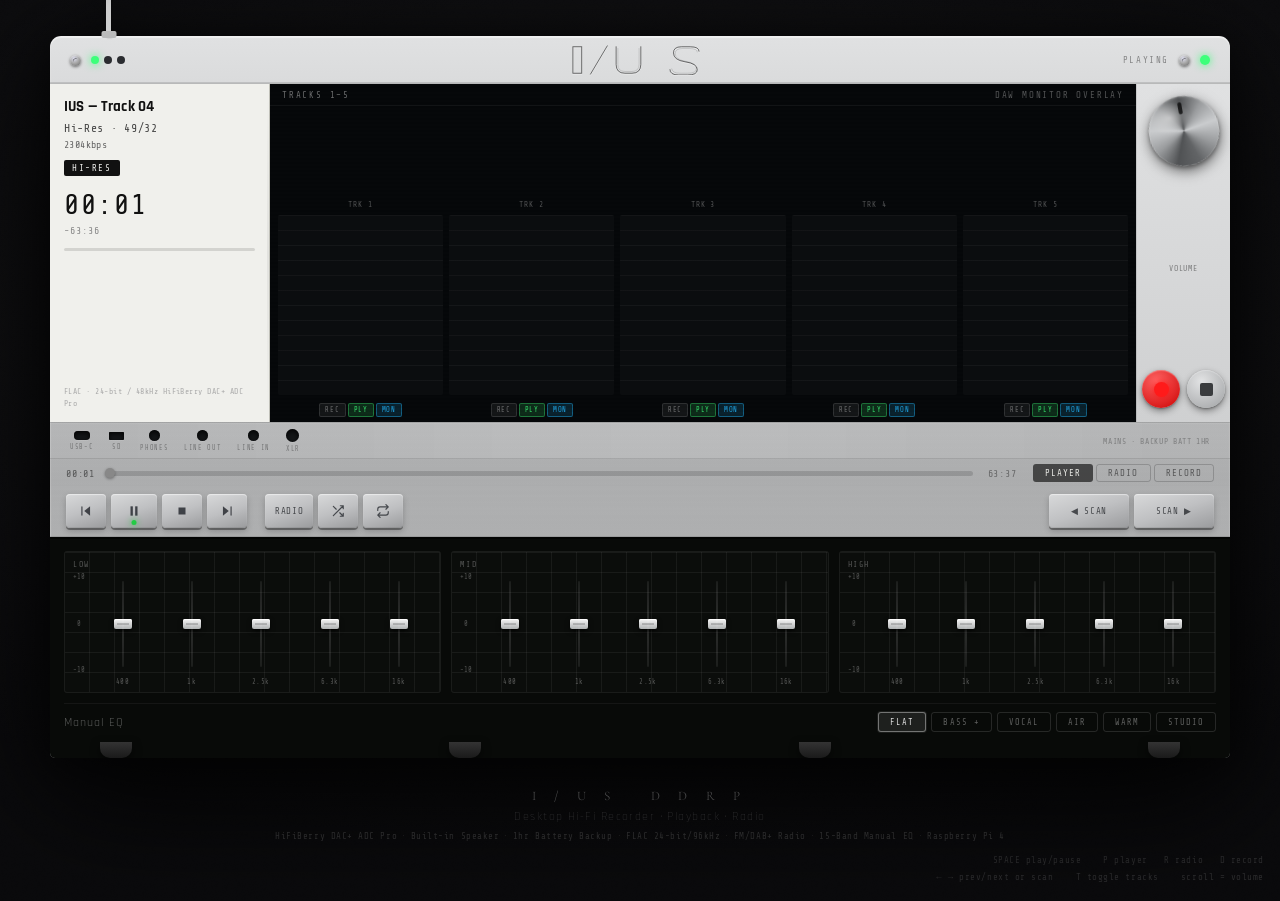
==== index.html @ db05947b "Add files via upload" ====
<!DOCTYPE html>
<html lang="en">
<head>
<meta charset="UTF-8"/>
<meta name="viewport" content="width=device-width, initial-scale=1.0"/>
<title>IUS DDRP Desktop</title>
<link rel="preconnect" href="https://fonts.googleapis.com"/>
<link href="https://fonts.googleapis.com/css2?family=Cormorant+Garamond:wght@300;400&family=Share+Tech+Mono&family=Rajdhani:wght@300;400;500;600;700&display=swap" rel="stylesheet"/>
<style>
/* ═══════════════════════════════════════════════
   RESET + TOKENS
═══════════════════════════════════════════════ */
*,*::before,*::after{box-sizing:border-box;margin:0;padding:0}
:root{
  /* Housing */
  --h-top:#e0e1e2; --h-mid:#cfd0d1; --h-dark:#b8b9ba; --h-edge:#9a9b9c;
  --h-shadow:#777; --h-hi:rgba(255,255,255,.48);
  /* Display */
  --d-bg:#06080a; --d-dark:#0b0e11; --d-grid:rgba(255,255,255,.055);
  --d-green:#3dff7a; --d-amber:#ffb020; --d-cyan:#22ddff;
  --d-teal1:#1ef5b0; --d-teal2:#22b8ff;
  --d-red:#ff2a3c; --d-white:#e8eeea;
  /* Info panel */
  --inf-bg:#f0f0ec; --inf-border:#c0c0b8;
  /* Buttons */
  --btn-hi:#d8d9da; --btn-mid:#bfc0c2; --btn-lo:#9a9b9d;
  /* Fonts */
  --f-serif:'Cormorant Garamond',serif;
  --f-mono:'Share Tech Mono',monospace;
  --f-ui:'Rajdhani',sans-serif;
  /* EQ */
  --eq-bg:#080a08; --eq-grid:rgba(255,255,255,.055);
}
html,body{
  min-height:100%;background:#0d0d10;
  font-family:var(--f-ui);color:#d0d0cc;
  -webkit-font-smoothing:antialiased;
}
body{
  display:flex;flex-direction:column;align-items:center;
  justify-content:flex-start;
  min-height:100vh;padding:36px 12px 60px;
  background:radial-gradient(ellipse 80% 60% at 50% 35%,#161618 0%,#0a0a0c 100%);
}
/* grain */
body::before{
  content:'';position:fixed;inset:0;pointer-events:none;opacity:.35;
  mix-blend-mode:overlay;z-index:0;
  background-image:url("data:image/svg+xml,%3Csvg viewBox='0 0 200 200' xmlns='http://www.w3.org/2000/svg'%3E%3Cfilter id='n'%3E%3CfeTurbulence type='fractalNoise' baseFrequency='.9' numOctaves='4' stitchTiles='stitch'/%3E%3C/filter%3E%3Crect width='100%25' height='100%25' filter='url(%23n)' opacity='.03'/%3E%3C/svg%3E");
  background-size:200px;
}

/* ═══════════════════════════════════════════════
   DEVICE SHELL
═══════════════════════════════════════════════ */
.device{
  position:relative;z-index:10;
  width:min(1180px,100%);
  filter:
    drop-shadow(0 30px 60px rgba(0,0,0,.8))
    drop-shadow(0 6px 18px rgba(0,0,0,.5));
  animation:unitIn .8s cubic-bezier(.16,1,.3,1) both;
}

/* Antenna */
.antenna{
  position:absolute;top:-52px;left:56px;
  width:5px;height:54px;
  background:linear-gradient(180deg,#b8b9ba,#ccc 40%,var(--h-mid) 100%);
  border-radius:3px 3px 0 0;
  box-shadow:1px 0 2px rgba(0,0,0,.28);
  transform-origin:bottom center;
}
.antenna::before{
  content:'';position:absolute;top:-6px;left:50%;transform:translateX(-50%);
  width:9px;height:9px;border-radius:50%;
  background:radial-gradient(circle at 38% 32%,#ddd,#888);
  box-shadow:0 1px 4px rgba(0,0,0,.45);
}
.antenna-base{
  position:absolute;bottom:0;left:50%;transform:translateX(-50%);
  width:15px;height:7px;border-radius:2px;
  background:linear-gradient(180deg,#bbb,var(--h-dark));
}

/* Main housing box */
.housing{
  border-radius:11px 11px 5px 5px;overflow:hidden;
  background-image:
    repeating-linear-gradient(0deg,transparent,transparent 3px,rgba(255,255,255,.007) 3px,rgba(255,255,255,.007) 6px),
    linear-gradient(180deg,var(--h-top) 0%,var(--h-mid) 18%,var(--h-dark) 60%,var(--h-edge) 100%);
  box-shadow:
    inset 0 2px 1px rgba(255,255,255,.48),
    inset 0 -1px 1px rgba(0,0,0,.28),
    inset 1px 0 1px rgba(255,255,255,.28),
    inset -1px 0 1px rgba(255,255,255,.18);
}

/* ═══ TOP RAIL ═══ */
.top-rail{
  display:flex;align-items:center;
  padding:9px 20px 7px;
  border-bottom:1px solid rgba(0,0,0,.12);
  gap:0;position:relative;
}
.top-rail-left{display:flex;align-items:center;gap:10px;min-width:180px}
.screw{
  width:11px;height:11px;border-radius:50%;flex-shrink:0;
  background:radial-gradient(circle at 38% 32%,#dde,#aaa 45%,#666 100%);
  box-shadow:0 1px 3px rgba(0,0,0,.5),inset 0 1px 1px rgba(255,255,255,.4);
  position:relative;
}
.screw::after{
  content:'';position:absolute;inset:3px;
  border-top:1.5px solid rgba(0,0,0,.45);border-radius:50%;transform:rotate(-35deg);
}
.leds{display:flex;gap:5px;align-items:center}
.led{
  width:8px;height:8px;border-radius:50%;
  background:#2a2c30;transition:all .35s ease;
}
.led.g{background:var(--d-green);box-shadow:0 0 8px var(--d-green);animation:ledBreathe 2.5s ease-in-out infinite}
.led.a{background:var(--d-amber);box-shadow:0 0 8px var(--d-amber)}
.led.r{background:var(--d-red);box-shadow:0 0 9px var(--d-red);animation:recBlink .85s ease-in-out infinite}

.brand{
  flex:1;display:flex;align-items:center;justify-content:center;
  user-select:none;
}
.brand-svg{
  height:30px;width:auto;
  /* subtle drop-shadow so logo reads on brushed metal */
  filter:drop-shadow(0 1px 0 rgba(255,255,255,.55));
}
.top-rail-right{
  display:flex;align-items:center;gap:10px;
  min-width:180px;justify-content:flex-end;
}
.status-text{
  font-family:var(--f-mono);font-size:9px;letter-spacing:.18em;
  color:rgba(0,0,0,.4);
}
.status-led{
  width:10px;height:10px;border-radius:50%;
  background:#2a2c30;transition:all .35s ease;
}
.status-led.on{background:var(--d-green);box-shadow:0 0 8px var(--d-green)}

/* ═══ MAIN DISPLAY AREA ═══ */
.display-area{
  display:grid;
  grid-template-columns:220px 1fr 94px;
  gap:0;
  background:rgba(0,0,0,.06);
  border-top:1px solid rgba(0,0,0,.1);
  border-bottom:1px solid rgba(0,0,0,.08);
  min-height:340px;
}

/* Left: white info panel */
.info-panel{
  background:var(--inf-bg);
  border-right:1px solid var(--inf-border);
  padding:14px 14px 12px;
  display:flex;flex-direction:column;gap:4px;
  position:relative;overflow:hidden;
}
.info-panel::after{
  content:'';position:absolute;top:0;right:0;bottom:0;
  width:2px;background:linear-gradient(180deg,transparent,rgba(0,0,0,.06),transparent);
}
.inf-name{font-family:var(--f-ui);font-size:15px;font-weight:700;color:#111;letter-spacing:.01em;line-height:1.2}
.inf-quality{font-family:var(--f-mono);font-size:11.5px;color:#444;letter-spacing:.06em;margin-top:2px}
.inf-kbps{font-family:var(--f-mono);font-size:10px;color:#666;letter-spacing:.04em}
.inf-badge{
  display:inline-block;margin-top:6px;padding:3px 8px;
  background:#111;color:#f0f0ee;
  font-family:var(--f-mono);font-size:9px;letter-spacing:.18em;border-radius:2px;
}
.inf-badge.rec{background:#cc0000}
.inf-badge.radio{background:#995500}
.inf-time{
  font-family:var(--f-mono);font-size:28px;font-weight:400;
  color:#111;letter-spacing:.06em;margin-top:10px;line-height:1;
}
.inf-remain{font-family:var(--f-mono);font-size:10px;color:#888;letter-spacing:.1em;margin-top:2px}
.inf-progress{height:3px;background:rgba(0,0,0,.12);border-radius:2px;overflow:hidden;margin-top:8px}
.inf-prog-fill{height:100%;background:linear-gradient(90deg,#222,#555);border-radius:2px;transition:width .5s linear;width:0%}
/* Spacer */
.inf-spacer{flex:1}
/* Mode info lines at bottom of info panel */
.inf-source{font-family:var(--f-mono);font-size:8px;color:#aaa;letter-spacing:.06em;margin-top:4px;line-height:1.5}

/* Centre: DAW / waveform display */
.daw-display{
  background:var(--d-bg);
  position:relative;overflow:hidden;
  display:flex;flex-direction:column;
}
/* DAW scanlines */
.daw-display::after{
  content:'';position:absolute;inset:0;pointer-events:none;z-index:8;
  background:repeating-linear-gradient(0deg,transparent,transparent 2px,rgba(0,0,0,.07) 2px,rgba(0,0,0,.07) 4px);
}
/* DAW header bar */
.daw-header{
  display:flex;align-items:center;justify-content:space-between;
  padding:6px 12px 5px;
  border-bottom:1px solid rgba(255,255,255,.05);
  flex-shrink:0;z-index:9;position:relative;
}
.daw-label{
  font-family:var(--f-mono);font-size:9px;letter-spacing:.2em;color:rgba(255,255,255,.4);
}
.daw-label.right{color:rgba(255,255,255,.3)}

/* Track columns area */
.daw-tracks{
  flex:1;display:flex;align-items:flex-end;
  padding:8px 8px 0;gap:6px;position:relative;z-index:2;
}
.track-col{
  flex:1;display:flex;flex-direction:column;align-items:center;
  justify-content:flex-end;gap:4px;
}
.track-label{
  font-family:var(--f-mono);font-size:8px;letter-spacing:.12em;
  color:rgba(255,255,255,.3);margin-bottom:2px;
}
.track-bars-wrap{
  width:100%;position:relative;
  height:180px;display:flex;align-items:flex-end;
  background:rgba(255,255,255,.025);border-radius:2px;overflow:hidden;
}
.track-bar-bg{
  position:absolute;inset:0;
  background:repeating-linear-gradient(0deg,transparent,transparent 14px,rgba(255,255,255,.04) 14px,rgba(255,255,255,.04) 15px);
}
.track-bar{
  position:absolute;bottom:0;left:0;right:0;
  background:linear-gradient(0deg,#22b8ff 0%,#1ef5b0 70%,rgba(200,255,230,.6) 100%);
  border-radius:1px 1px 0 0;
  transition:height .06s linear;
  box-shadow:0 0 12px rgba(30,245,176,.2),0 0 4px rgba(34,184,255,.4);
  will-change:height;
}
/* Track row buttons */
.track-btns{
  display:flex;gap:2px;padding:4px 2px 5px;
  z-index:3;
}
.trk-btn{
  padding:2px 5px;border:1px solid rgba(255,255,255,.12);border-radius:2px;
  background:rgba(255,255,255,.06);
  font-family:var(--f-mono);font-size:7px;letter-spacing:.1em;
  color:rgba(255,255,255,.4);cursor:pointer;transition:all .18s;outline:none;
}
.trk-btn:hover{background:rgba(255,255,255,.12);color:rgba(255,255,255,.8)}
.trk-btn.on{background:rgba(255,176,32,.2);border-color:rgba(255,176,32,.4);color:rgba(255,176,32,.9)}
.trk-btn.on.mon{background:rgba(34,184,255,.15);border-color:rgba(34,184,255,.4);color:rgba(34,184,255,.9)}
.trk-btn.on.ply{background:rgba(61,255,122,.15);border-color:rgba(61,255,122,.35);color:rgba(61,255,122,.9)}
/* Waveform canvas (shown in non-DAW modes) */
.wave-canvas-wrap{
  position:absolute;inset:0;z-index:2;opacity:0;transition:opacity .35s;
}
.wave-canvas-wrap.show{opacity:1}
.wave-canvas-wrap canvas{width:100%;height:100%;display:block}
/* Radio freq overlay */
.radio-overlay{
  position:absolute;inset:0;z-index:5;
  display:flex;flex-direction:column;align-items:center;justify-content:center;gap:6px;
  opacity:0;transition:opacity .3s;pointer-events:none;
}
.radio-overlay.show{opacity:1}
.radio-freq-big{font-family:var(--f-mono);font-size:48px;color:var(--d-amber);letter-spacing:.06em;text-shadow:0 0 24px var(--d-amber),0 0 60px rgba(255,176,32,.2)}
.radio-band-big{font-family:var(--f-mono);font-size:11px;letter-spacing:.5em;color:rgba(255,176,32,.6)}
.radio-stn{font-family:var(--f-mono);font-size:13px;color:var(--d-cyan);letter-spacing:.14em}
/* Rec overlay */
.rec-dot-overlay{
  position:absolute;bottom:8px;right:10px;z-index:6;
  font-family:var(--f-mono);font-size:9px;color:var(--d-red);letter-spacing:.2em;
  opacity:0;transition:opacity .3s;
}
.rec-dot-overlay.show{opacity:1;animation:recBlink .85s ease-in-out infinite}

/* Right cluster */
.right-cluster{
  display:flex;flex-direction:column;align-items:center;
  justify-content:space-between;
  padding:12px 8px 14px;gap:10px;
  border-left:1px solid rgba(0,0,0,.1);
  background:linear-gradient(180deg,var(--h-top),var(--h-mid));
}
/* Main knob */
.main-knob{
  width:70px;height:70px;border-radius:50%;
  cursor:ns-resize;user-select:none;position:relative;
  background:
    radial-gradient(ellipse 55% 38% at 32% 28%,rgba(255,255,255,.44) 0%,transparent 58%),
    conic-gradient(from 0deg,#505254,#9a9c9e,#caccce,#9a9c9e,#626466,#505254,#9a9c9e,#caccce,#9a9c9e,#505254);
  box-shadow:0 5px 14px rgba(0,0,0,.55),0 2px 4px rgba(0,0,0,.35),inset 0 1px 2px rgba(255,255,255,.22);
  transition:transform .08s ease;
  flex-shrink:0;
}
.main-knob:active{transform:scale(.97)}
.knob-notch{
  position:absolute;top:6px;left:50%;transform:translateX(-50%);
  width:4px;height:12px;background:rgba(0,0,0,.72);border-radius:2px;
}
.knob-label{
  font-family:var(--f-mono);font-size:8px;letter-spacing:.12em;
  color:rgba(0,0,0,.42);text-align:center;flex-shrink:0;
}
/* Rec buttons */
.rec-group{display:flex;gap:7px;align-items:center;flex-shrink:0}
.hw-btn{
  width:38px;height:38px;border-radius:50%;border:none;cursor:pointer;
  display:flex;align-items:center;justify-content:center;
  box-shadow:0 3px 7px rgba(0,0,0,.4),0 1px 2px rgba(0,0,0,.3),inset 0 1px 1px rgba(255,255,255,.28);
  transition:all .1s;outline:none;
}
.hw-btn:active{transform:translateY(1px);box-shadow:0 1px 3px rgba(0,0,0,.4)}
.hw-btn.rec-btn{
  background:radial-gradient(circle at 38% 30%,#ff6666,#c00);
}
.hw-btn.rec-btn::after{
  content:'';width:15px;height:15px;border-radius:50%;
  background:#ff1a1a;box-shadow:0 0 8px rgba(255,0,0,.7);
}
.hw-btn.rec-btn.armed::after{animation:recBlink .6s ease-in-out infinite}
.hw-btn.stop-btn{
  background:radial-gradient(circle at 38% 30%,#e2e3e4,#a0a2a4);
}
.hw-btn.stop-btn::after{
  content:'';width:13px;height:13px;border-radius:2px;background:#3a3c3e;
}

/* ═══ PORT STRIP ═══ */
.port-strip{
  display:flex;align-items:center;gap:16px;
  padding:5px 20px 5px;
  border-top:1px solid rgba(255,255,255,.06);
  border-bottom:1px solid rgba(0,0,0,.1);
  background:linear-gradient(90deg,rgba(0,0,0,.04),transparent,rgba(0,0,0,.04));
}
.port{display:flex;flex-direction:column;align-items:center;gap:3px}
.port-hole{background:#141618;box-shadow:inset 0 2px 5px rgba(0,0,0,.85),0 1px 0 rgba(255,255,255,.1)}
.port-hole.usbc{width:16px;height:9px;border-radius:4px}
.port-hole.sd{width:15px;height:8px;border-radius:1px}
.port-hole.jack{width:11px;height:11px;border-radius:50%}
.port-hole.xlr{width:13px;height:13px;border-radius:50%}
.port-lbl{font-family:var(--f-mono);font-size:6.5px;color:rgba(0,0,0,.35);letter-spacing:.1em}
.port-strip-right{margin-left:auto;font-family:var(--f-mono);font-size:8px;color:rgba(0,0,0,.3);letter-spacing:.08em}

/* ═══ PROGRESS ROW ═══ */
.progress-row{
  display:flex;align-items:center;gap:8px;
  padding:5px 16px 4px;
  background:rgba(0,0,0,.06);
}
.prog-time{font-family:var(--f-mono);font-size:10px;color:rgba(0,0,0,.5);letter-spacing:.08em;flex-shrink:0;min-width:36px}
.prog-track{
  flex:1;height:5px;background:rgba(0,0,0,.14);border-radius:3px;
  overflow:visible;cursor:pointer;position:relative;
}
.prog-fill{height:100%;background:linear-gradient(90deg,#444,#666);border-radius:3px;transition:width .5s linear;width:0%;pointer-events:none}
/* Scrubber dot */
.prog-track::after{
  content:'';position:absolute;top:50%;transform:translate(-50%,-50%);
  width:10px;height:10px;border-radius:50%;background:#888;
  box-shadow:0 1px 3px rgba(0,0,0,.4);
  left:var(--prog-pct,0%);transition:left .5s linear;
}
.prog-total{font-family:var(--f-mono);font-size:10px;color:rgba(0,0,0,.4);letter-spacing:.08em;flex-shrink:0;min-width:36px;text-align:right}
/* Mode tabs */
.mode-tabs{display:flex;gap:3px;margin-left:8px}
.mode-tab{
  padding:3px 11px;border:1px solid rgba(0,0,0,.18);border-radius:3px;
  background:transparent;cursor:pointer;outline:none;
  font-family:var(--f-mono);font-size:9px;letter-spacing:.12em;
  color:rgba(0,0,0,.5);transition:all .15s;
}
.mode-tab.active{background:rgba(0,0,0,.6);color:#e8e8e4;border-color:transparent}
.mode-tab:hover:not(.active){background:rgba(0,0,0,.1)}

/* ═══ TRANSPORT ROW ═══ */
.transport-row{
  display:flex;align-items:center;gap:5px;
  padding:8px 16px 8px;
  background:linear-gradient(180deg,rgba(0,0,0,.05),rgba(0,0,0,.02));
  border-bottom:1px solid rgba(0,0,0,.09);
}
.t-btn{
  height:34px;border:none;border-radius:4px;cursor:pointer;
  display:flex;align-items:center;justify-content:center;gap:4px;
  font-family:var(--f-mono);font-size:9px;color:rgba(40,42,46,.8);
  letter-spacing:.07em;outline:none;flex-shrink:0;padding:0 10px;
  background:linear-gradient(162deg,var(--btn-hi) 0%,var(--btn-mid) 50%,var(--btn-lo) 100%);
  box-shadow:0 2px 0 rgba(0,0,0,.35),0 3px 6px rgba(0,0,0,.22),inset 0 1px 1px rgba(255,255,255,.5),inset 0 -1px 0 rgba(0,0,0,.08);
  transition:all .08s ease;user-select:none;
  min-width:40px;
}
.t-btn svg{width:14px;height:14px;flex-shrink:0;pointer-events:none}
.t-btn svg polygon,.t-btn svg rect{fill:rgba(35,38,44,.82)}
.t-btn svg line{stroke:rgba(35,38,44,.82);stroke-width:2;fill:none;stroke-linecap:round}
.t-btn svg path{stroke:rgba(35,38,44,.78);stroke-width:2;fill:none;stroke-linecap:round;stroke-linejoin:round}
.t-btn:hover{background:linear-gradient(162deg,#dcdee0 0%,#cacccf 50%,#9a9c9f 100%)}
.t-btn:active,.t-btn.pressed{transform:translateY(2px);box-shadow:0 0 0 rgba(0,0,0,.35),inset 0 1px 2px rgba(0,0,0,.18)}
.t-btn.play-btn{position:relative;min-width:46px}
.play-led{
  position:absolute;bottom:3px;left:50%;transform:translateX(-50%);
  width:5px;height:5px;border-radius:50%;background:#2a2a2a;transition:all .3s;
}
.t-btn.playing .play-led{background:#22cc44;box-shadow:0 0 6px #22cc44}
.t-sep{width:8px;flex-shrink:0}
.t-right{margin-left:auto;display:flex;gap:5px}
.t-btn.scan-btn{min-width:80px}
.t-btn.mode-lit{
  background:linear-gradient(162deg,#7a7c7e 0%,#646668 50%,#4c4e50 100%);
  color:rgba(218,222,218,.9);
  box-shadow:0 1px 0 rgba(0,0,0,.4),inset 0 2px 3px rgba(0,0,0,.25);
}

/* ═══════════════════════════════════════════════
   EQ SECTION
═══════════════════════════════════════════════ */
.eq-section{
  background:var(--eq-bg);
  border-top:2px solid rgba(0,0,0,.6);
  padding:12px 14px 10px;
}
.eq-banks{display:flex;gap:10px}
.eq-bank{
  flex:1;padding:8px 8px 6px;
  border:1px solid rgba(255,255,255,.06);border-radius:3px;
  background:rgba(255,255,255,.015);position:relative;overflow:hidden;
}
/* Grid lines in bank */
.eq-bank::before{
  content:'';position:absolute;inset:0;pointer-events:none;
  background-image:
    repeating-linear-gradient(0deg,transparent,transparent 19px,var(--eq-grid) 19px,var(--eq-grid) 20px),
    repeating-linear-gradient(90deg,transparent,transparent 24px,var(--eq-grid) 24px,var(--eq-grid) 25px);
}
.eq-bank-name{
  font-family:var(--f-mono);font-size:8px;letter-spacing:.2em;
  color:rgba(255,255,255,.3);margin-bottom:5px;
}
.eq-db-row{
  display:flex;align-items:flex-start;gap:4px;
}
.eq-db-col{
  display:flex;flex-direction:column;justify-content:space-between;
  height:100px;flex-shrink:0;
}
.eq-db-col span{
  font-family:var(--f-mono);font-size:7px;color:rgba(255,255,255,.28);
  display:block;line-height:1;
}
.eq-faders-row{display:flex;flex:1;gap:2px}
.eq-fader-col{
  flex:1;display:flex;flex-direction:column;align-items:center;gap:4px;
}
.fader-wrap{
  position:relative;width:100%;height:100px;
  display:flex;align-items:center;justify-content:center;
  cursor:ns-resize;
}
/* Track line */
.fader-track{
  width:2px;height:86px;
  background:linear-gradient(180deg,rgba(255,255,255,.07),rgba(255,255,255,.14),rgba(255,255,255,.07));
  border-radius:1px;position:relative;
}
/* Zero line */
.fader-track::after{
  content:'';position:absolute;top:50%;transform:translateY(-50%);
  left:-5px;right:-5px;height:1px;background:rgba(255,255,255,.14);
}
/* Fader knob */
.fader-knob{
  position:absolute;left:50%;transform:translate(-50%,-50%);
  width:18px;height:10px;border-radius:2px;
  background:linear-gradient(180deg,rgba(255,255,255,.96),rgba(200,202,204,.88));
  box-shadow:0 2px 5px rgba(0,0,0,.65),0 1px 1px rgba(0,0,0,.3),inset 0 1px 0 rgba(255,255,255,.92);
  cursor:ns-resize;z-index:5;top:50%;
}
.fader-knob::after{
  content:'';position:absolute;
  inset:4px 3px;border-top:1px solid rgba(0,0,0,.18);border-bottom:1px solid rgba(0,0,0,.18);
}
.fader-freq{
  font-family:var(--f-mono);font-size:7px;color:rgba(255,255,255,.3);
  letter-spacing:.04em;text-align:center;
}
/* EQ footer */
.eq-footer{
  display:flex;align-items:center;justify-content:space-between;
  margin-top:10px;padding-top:8px;
  border-top:1px solid rgba(255,255,255,.05);
}
.eq-footer-label{
  font-family:var(--f-ui);font-size:12px;font-weight:400;
  color:rgba(255,255,255,.32);letter-spacing:.08em;
}
.eq-presets{display:flex;gap:5px;flex-wrap:wrap}
.eq-p-btn{
  padding:4px 11px;border:1px solid rgba(255,255,255,.12);border-radius:3px;
  background:transparent;color:rgba(255,255,255,.35);
  font-family:var(--f-mono);font-size:8.5px;letter-spacing:.12em;
  cursor:pointer;transition:all .15s;outline:none;
}
.eq-p-btn:hover{border-color:rgba(255,255,255,.32);color:rgba(255,255,255,.72);background:rgba(255,255,255,.06)}
.eq-p-btn.active{
  border-color:rgba(255,255,255,.38);color:rgba(255,255,255,.85);
  background:rgba(255,255,255,.09);
  box-shadow:0 0 0 1px rgba(255,255,255,.08);
}

/* ═══ FEET ═══ */
.feet-row{
  display:flex;justify-content:space-between;padding:0 50px;
  background:var(--eq-bg);
}
.foot{
  width:32px;height:16px;
  background:linear-gradient(180deg,#333,#1a1a1a);
  border-radius:0 0 10px 10px;
  box-shadow:0 4px 10px rgba(0,0,0,.6);
}

/* ═══ DEVICE INFO ═══ */
.device-info{
  margin-top:30px;text-align:center;z-index:10;
  animation:fadeUp .9s .4s both;
}
.d-brand{font-family:var(--f-serif);font-size:13px;font-weight:300;letter-spacing:.6em;color:rgba(255,255,255,.3);margin-bottom:5px}
.d-tag{font-family:var(--f-ui);font-size:12px;font-weight:300;color:rgba(255,255,255,.18);letter-spacing:.12em;margin-bottom:7px}
.d-specs{display:flex;flex-wrap:wrap;justify-content:center;font-family:var(--f-mono);font-size:9px;color:rgba(255,255,255,.14);letter-spacing:.06em;gap:0 4px}
.d-specs .dot{color:rgba(255,255,255,.1)}

/* kbd hint */
.kbd-hint{
  position:fixed;bottom:14px;right:16px;
  font-family:var(--f-mono);font-size:9px;line-height:1.9;
  color:rgba(255,255,255,.14);letter-spacing:.06em;text-align:right;
  pointer-events:none;animation:fadeUp .8s 2s both;
}
@media(max-width:640px){.kbd-hint{display:none}}

/* ═══ KEYFRAMES ═══ */
@keyframes unitIn{from{opacity:0;transform:translateY(22px) scale(.98)}to{opacity:1;transform:none}}
@keyframes fadeUp{from{opacity:0;transform:translateY(12px)}to{opacity:1;transform:none}}
@keyframes recBlink{0%,100%{opacity:1}50%{opacity:.18}}
@keyframes ledBreathe{0%,100%{opacity:1}50%{opacity:.35}}

/* scrolling text */
@keyframes marquee{0%,15%{transform:translateX(0)}80%,100%{transform:translateX(var(--mq-dist,0px))}}
.scrolling{animation:marquee 7s ease-in-out infinite}

/* Responsive */
@media(max-width:860px){
  .display-area{grid-template-columns:175px 1fr 82px}
  .info-panel{padding:10px}
  .inf-time{font-size:22px}
}
@media(max-width:640px){
  .display-area{grid-template-columns:140px 1fr 76px}
  .brand-svg{height:22px}
}
</style>
</head>
<body>

<!-- ══════════════ DEVICE ══════════════ -->
<div class="device">
  <div class="antenna"><div class="antenna-base"></div></div>
  <div class="housing">

    <!-- ── TOP RAIL ── -->
    <div class="top-rail">
      <div class="top-rail-left">
        <div class="screw"></div>
        <div class="leds">
          <div class="led" id="ledA"></div>
          <div class="led" id="ledB"></div>
          <div class="led" id="ledC"></div>
        </div>
      </div>
      <div class="brand">
        <!-- I/US official logo — outline geometric letterforms -->
        <svg class="brand-svg" viewBox="0 0 310 68" fill="none" xmlns="http://www.w3.org/2000/svg" aria-label="I/US">
          <!-- I -->
          <rect x="2" y="4" width="20" height="60" rx="0" stroke="rgba(38,38,38,.72)" stroke-width="2" fill="none"/>
          <!-- / -->
          <line x1="42" y1="66" x2="80" y2="2" stroke="rgba(38,38,38,.72)" stroke-width="2" stroke-linecap="round"/>
          <!-- U -->
          <path d="M100 4 L100 44 Q100 64 120 64 L136 64 Q156 64 156 44 L156 4"
                stroke="rgba(38,38,38,.72)" stroke-width="2" fill="none" stroke-linecap="round"/>
          <!-- U shadow line (double-stroke effect as in logo) -->
          <path d="M104 8 L104 44 Q104 60 120 60 L136 60 Q152 60 152 44 L152 8"
                stroke="rgba(38,38,38,.28)" stroke-width="1.2" fill="none" stroke-linecap="round"/>
          <!-- S -->
          <path d="M288 14 Q288 4 268 4 L248 4 Q230 4 230 18 Q230 34 256 38 Q284 42 284 56 Q284 68 262 68 L242 68 Q222 68 222 56"
                stroke="rgba(38,38,38,.72)" stroke-width="2" fill="none" stroke-linecap="round" stroke-linejoin="round"/>
          <!-- S shadow line -->
          <path d="M284 16 Q284 8 266 8 L250 8 Q234 8 234 20 Q234 33 258 37 Q282 41 282 54 Q282 64 262 64 L244 64 Q228 64 226 54"
                stroke="rgba(38,38,38,.28)" stroke-width="1.2" fill="none" stroke-linecap="round" stroke-linejoin="round"/>
        </svg>
      </div>
      <div class="top-rail-right">
        <span class="status-text" id="topStatusTxt">STANDBY</span>
        <div class="screw"></div>
        <div class="status-led" id="statusLed"></div>
      </div>
    </div>

    <!-- ── MAIN DISPLAY ── -->
    <div class="display-area">

      <!-- Left: info panel -->
      <div class="info-panel">
        <div class="inf-name" id="infName">IUS — Track 04</div>
        <div class="inf-quality" id="infQuality">Hi-Res · 49/32</div>
        <div class="inf-kbps" id="infKbps">2304kbps</div>
        <div><span class="inf-badge" id="infBadge">HI-RES</span></div>
        <div class="inf-time" id="infTime">00:00</div>
        <div class="inf-remain" id="infRemain">--:--</div>
        <div class="inf-progress"><div class="inf-prog-fill" id="infProgFill"></div></div>
        <div class="inf-spacer"></div>
        <div class="inf-source" id="infSource">FLAC · 24-bit / 48kHz<br>HiFiBerry DAC+ ADC Pro</div>
      </div>

      <!-- Centre: DAW monitor display -->
      <div class="daw-display" id="dawDisplay">
        <div class="daw-header">
          <span class="daw-label" id="dawLabelLeft">TRACKS 1–5</span>
          <span class="daw-label right" id="dawLabelRight">DAW MONITOR OVERLAY</span>
        </div>

        <!-- 5 track columns -->
        <div class="daw-tracks" id="dawTracks">
          <!-- built by JS -->
        </div>

        <!-- Waveform canvas (player/record mode) -->
        <div class="wave-canvas-wrap" id="waveWrap">
          <canvas id="waveCanvas"></canvas>
        </div>

        <!-- Radio overlay -->
        <div class="radio-overlay" id="radioOverlay">
          <div class="radio-band-big" id="radioBandBig">FM</div>
          <div class="radio-freq-big" id="radioFreqBig">102.5</div>
          <div class="radio-stn" id="radioStnBig">BBC Radio 6</div>
        </div>

        <!-- Rec overlay -->
        <div class="rec-dot-overlay" id="recDotOverlay">● REC</div>
      </div>

      <!-- Right cluster -->
      <div class="right-cluster">
        <div class="main-knob" id="mainKnob"><div class="knob-notch"></div></div>
        <div class="knob-label">VOLUME</div>
        <div class="rec-group">
          <div class="hw-btn rec-btn" id="hwRecBtn" title="Record"></div>
          <div class="hw-btn stop-btn" id="hwStopBtn" title="Stop"></div>
        </div>
      </div>

    </div><!-- /display-area -->

    <!-- ── PORT STRIP ── -->
    <div class="port-strip">
      <div class="port"><div class="port-hole usbc"></div><span class="port-lbl">USB-C</span></div>
      <div class="port"><div class="port-hole sd"></div><span class="port-lbl">SD</span></div>
      <div class="port"><div class="port-hole jack"></div><span class="port-lbl">PHONES</span></div>
      <div class="port"><div class="port-hole jack"></div><span class="port-lbl">LINE OUT</span></div>
      <div class="port"><div class="port-hole jack"></div><span class="port-lbl">LINE IN</span></div>
      <div class="port"><div class="port-hole xlr"></div><span class="port-lbl">XLR</span></div>
      <div class="port-strip-right">MAINS · BACKUP BATT 1HR</div>
    </div>

    <!-- ── PROGRESS ROW ── -->
    <div class="progress-row">
      <span class="prog-time" id="progLeft">00:00</span>
      <div class="prog-track" id="progTrack">
        <div class="prog-fill" id="progFill"></div>
      </div>
      <span class="prog-total" id="progRight">--:--</span>
      <div class="mode-tabs">
        <button class="mode-tab active" id="tabPlayer">PLAYER</button>
        <button class="mode-tab" id="tabRadio">RADIO</button>
        <button class="mode-tab" id="tabRecord">RECORD</button>
      </div>
    </div>

    <!-- ── TRANSPORT ROW ── -->
    <div class="transport-row">
      <button class="t-btn" id="btnPrev" title="Previous">
        <svg viewBox="0 0 24 24"><polygon points="19,20 9,12 19,4"/><line x1="5" y1="19" x2="5" y2="5"/></svg>
      </button>
      <button class="t-btn play-btn" id="btnPlay" title="Play / Pause">
        <svg viewBox="0 0 24 24" id="playIcon"><polygon points="5,3 19,12 5,21"/></svg>
        <svg viewBox="0 0 24 24" id="pauseIcon" style="display:none"><rect x="6" y="4" width="4" height="16"/><rect x="14" y="4" width="4" height="16"/></svg>
        <div class="play-led"></div>
      </button>
      <button class="t-btn" id="btnStop" title="Stop">
        <svg viewBox="0 0 24 24"><rect x="6" y="6" width="12" height="12"/></svg>
      </button>
      <button class="t-btn" id="btnNext" title="Next">
        <svg viewBox="0 0 24 24"><polygon points="5,4 15,12 5,20"/><line x1="19" y1="5" x2="19" y2="19"/></svg>
      </button>
      <div class="t-sep"></div>
      <button class="t-btn" id="btnRadioMode">RADIO</button>
      <button class="t-btn" id="btnShuffle" title="Shuffle">
        <svg viewBox="0 0 24 24"><path d="M16 3h5v5M4 20L21 3M21 16v5h-5M15 15l6 6M4 4l5 5"/></svg>
      </button>
      <button class="t-btn" id="btnRepeat" title="Repeat">
        <svg viewBox="0 0 24 24"><path d="M17 1l4 4-4 4M3 11V9a4 4 0 014-4h14M7 23l-4-4 4-4M21 13v2a4 4 0 01-4 4H3"/></svg>
      </button>
      <div class="t-right">
        <button class="t-btn scan-btn" id="btnScanPrev">◀ SCAN</button>
        <button class="t-btn scan-btn" id="btnScanNext">SCAN ▶</button>
      </div>
    </div>

    <!-- ══════════ MANUAL EQ ══════════ -->
    <div class="eq-section">
      <div class="eq-banks" id="eqBanks">
        <!-- Built by JS: 3 banks × 5 faders -->
      </div>
      <div class="eq-footer">
        <span class="eq-footer-label">Manual EQ</span>
        <div class="eq-presets">
          <button class="eq-p-btn active" data-p="flat">FLAT</button>
          <button class="eq-p-btn" data-p="bass">BASS +</button>
          <button class="eq-p-btn" data-p="vocal">VOCAL</button>
          <button class="eq-p-btn" data-p="air">AIR</button>
          <button class="eq-p-btn" data-p="warm">WARM</button>
          <button class="eq-p-btn" data-p="studio">STUDIO</button>
        </div>
      </div>
    </div>

    <div class="feet-row">
      <div class="foot"></div>
      <div class="foot"></div>
      <div class="foot"></div>
      <div class="foot"></div>
    </div>

  </div><!-- /housing -->
</div><!-- /device -->

<div class="device-info">
  <div class="d-brand">I / U S &nbsp; D D R P</div>
  <div class="d-tag">Desktop Hi-Fi Recorder · Playback · Radio</div>
  <div class="d-specs">
    <span>HiFiBerry DAC+ ADC Pro</span><span class="dot"> · </span>
    <span>Built-in Speaker</span><span class="dot"> · </span>
    <span>1hr Battery Backup</span><span class="dot"> · </span>
    <span>FLAC 24-bit/96kHz</span><span class="dot"> · </span>
    <span>FM/DAB+ Radio</span><span class="dot"> · </span>
    <span>15-Band Manual EQ</span><span class="dot"> · </span>
    <span>Raspberry Pi 4</span>
  </div>
</div>

<div class="kbd-hint">
  SPACE play/pause &nbsp;&nbsp; P player &nbsp; R radio &nbsp; D record<br>
  ← → prev/next or scan &nbsp;&nbsp; T toggle tracks &nbsp;&nbsp; scroll = volume
</div>

<!-- ══════════════════════════════════════════════
     SCRIPT
══════════════════════════════════════════════ -->
<script>
(function(){
'use strict';
/* ─── Helpers ─── */
const $ = id => document.getElementById(id);
function fmt(s){ return `${String(Math.floor(s/60)).padStart(2,'0')}:${String(Math.floor(s%60)).padStart(2,'0')}`; }
function clamp(v,a,b){ return Math.max(a,Math.min(b,v)); }

/* ─── State ─── */
const S = {
  mode:'player',
  playing:false, recording:false,
  volume:72,
  trackIdx:3, elapsed:0,
  recElapsed:0, recCount:1,
  radioPreset:2,
  showTracks:true,   // DAW track overlay visible by default
  eqValues: Array(15).fill(0),
  eqPreset:'flat',
  knobAngle:-10,
  scanAnim:null,
  trackTick:null, recTick:null, radioClock:null,
  wPhase:0, wPhaseRec:0,
};

/* ─── Track data ─── */
const TRACKS = [
  {artist:'IUS',          title:'Track 01',          dur:243,  fmt:'Hi-Res',   spec:'49/32',  kbps:'2304kbps'},
  {artist:'IUS',          title:'Prototype Alpha',    dur:318,  fmt:'FLAC',     spec:'24/48',  kbps:'1152kbps'},
  {artist:'Field Session',title:'Morning Recording',  dur:412,  fmt:'FLAC',     spec:'24/48',  kbps:'1152kbps'},
  {artist:'IUS',          title:'Track 04',           dur:3817, fmt:'Hi-Res',   spec:'49/32',  kbps:'2304kbps'},
  {artist:'Aux Line In',  title:'Session A — Take 2', dur:187,  fmt:'FLAC',     spec:'16/44',  kbps:'1411kbps'},
  {artist:'IUS',          title:'Headphone Test',     dur:527,  fmt:'LOSSLESS', spec:'32/96',  kbps:'4608kbps'},
  {artist:'Studio Input', title:'Live Capture 01',    dur:892,  fmt:'FLAC',     spec:'24/96',  kbps:'2304kbps'},
];

/* ─── Radio presets ─── */
const RADIO = [
  {freq:88.6,  band:'FM',  name:'BBC Radio 2',    song:'Elbow — One Day Like This',   sig:5},
  {freq:97.3,  band:'FM',  name:'BBC Radio 1',    song:'FKA twigs — Cellophane',      sig:4},
  {freq:102.5, band:'FM',  name:'BBC Radio 6',    song:'Florence + The Machine',       sig:5},
  {freq:105.4, band:'FM',  name:'Jazz FM',        song:'Miles Davis — Kind of Blue',  sig:3},
  {freq:107.1, band:'DAB', name:'BBC 6 Music HD', song:'Portishead — Glory Box',      sig:5},
];

/* ─── EQ presets (15 bands: LOW×5, MID×5, HIGH×5) ─── */
const EQ_PRE = {
  flat:   Array(15).fill(0),
  bass:   [7,5,3,1,-1,  5,3,1,0,-1,  3,1,0,0,-1],
  vocal:  [-2,0,4,5,2,  -2,1,5,6,3,  -2,0,4,5,2],
  air:    [0,0,1,3,7,   0,0,1,3,8,   0,1,2,5,9],
  warm:   [4,3,2,0,-2,  4,3,2,0,-2,  3,2,1,0,-2],
  studio: [2,1,0,2,3,   0,0,0,0,0,  -1,0,1,3,5],
};
const EQ_FREQS = ['400','1k','2.5k','6.3k','16k'];
const EQ_BANKS = ['LOW','MID','HIGH'];

/* ─────────────────────────────────────────────
   BUILD: 5 DAW track columns
───────────────────────────────────────────── */
const dawTracks = $('dawTracks');
const trackBarEls = [];
const trackBtnStates = Array.from({length:5},()=>({rec:false,ply:true,mon:true}));

(function buildTracks(){
  for(let i=0;i<5;i++){
    const col = document.createElement('div');
    col.className = 'track-col';
    col.innerHTML = `
      <div class="track-label">TRK ${i+1}</div>
      <div class="track-bars-wrap" id="tbw${i}">
        <div class="track-bar-bg"></div>
        <div class="track-bar" id="tbar${i}" style="height:0%"></div>
      </div>
      <div class="track-btns">
        <button class="trk-btn" data-ti="${i}" data-act="rec">REC</button>
        <button class="trk-btn on ply" data-ti="${i}" data-act="ply">PLY</button>
        <button class="trk-btn on mon" data-ti="${i}" data-act="mon">MON</button>
      </div>`;
    dawTracks.appendChild(col);
    trackBarEls.push($('tbar'+i));
  }
  // Track button toggle
  document.querySelectorAll('.trk-btn').forEach(btn=>{
    btn.addEventListener('click',()=>{
      const ti=+btn.dataset.ti, act=btn.dataset.act;
      trackBtnStates[ti][act] = !trackBtnStates[ti][act];
      btn.classList.toggle('on', trackBtnStates[ti][act]);
      if(act==='ply') btn.classList.toggle('ply', trackBtnStates[ti][act]);
      if(act==='mon') btn.classList.toggle('mon', trackBtnStates[ti][act]);
    });
  });
})();

/* ─────────────────────────────────────────────
   BUILD: 15-band EQ (3 banks × 5)
───────────────────────────────────────────── */
const eqBanksEl = $('eqBanks');
const faderKnobs = [];

(function buildEQ(){
  EQ_BANKS.forEach((bankName,b)=>{
    const bank = document.createElement('div');
    bank.className = 'eq-bank';
    const dbCol = `<div class="eq-db-col"><span>+10</span><span>&nbsp;0</span><span>-10</span></div>`;
    let fadersHTML = '';
    for(let f=0;f<5;f++){
      const idx=b*5+f;
      fadersHTML += `
        <div class="eq-fader-col">
          <div class="fader-wrap" data-idx="${idx}">
            <div class="fader-track" id="ft${idx}">
              <div class="fader-knob" id="fk${idx}"></div>
            </div>
          </div>
          <div class="fader-freq">${EQ_FREQS[f]}</div>
        </div>`;
    }
    bank.innerHTML = `<div class="eq-bank-name">${bankName}</div>
      <div class="eq-db-row">${dbCol}<div class="eq-faders-row">${fadersHTML}</div></div>`;
    eqBanksEl.appendChild(bank);
    for(let f=0;f<5;f++) faderKnobs.push($('fk'+(b*5+f)));
  });
  initFaderDrag();
  setTimeout(refreshFaders, 80);
})();

function setFader(idx, dB){
  S.eqValues[idx] = clamp(dB,-10,10);
  const pct = (10 - S.eqValues[idx])/20; // 0=top, 1=bottom
  const track = $('ft'+idx);
  if(!track) return;
  const h = track.offsetHeight || 86;
  const knob = faderKnobs[idx];
  if(knob) knob.style.top = (pct * h) + 'px';
}
function refreshFaders(){ for(let i=0;i<15;i++) setFader(i, S.eqValues[i]); }
new ResizeObserver(refreshFaders).observe(eqBanksEl);

function applyPreset(name){
  S.eqPreset = name;
  const vals = EQ_PRE[name] || EQ_PRE.flat;
  vals.forEach((v,i)=>setFader(i,v));
  document.querySelectorAll('.eq-p-btn').forEach(b=>b.classList.toggle('active',b.dataset.p===name));
}

document.querySelectorAll('.eq-p-btn').forEach(b=>{
  b.addEventListener('click',()=>applyPreset(b.dataset.p));
});

function initFaderDrag(){
  document.querySelectorAll('.fader-wrap').forEach(wrap=>{
    const idx=+wrap.dataset.idx;
    let dragging=false,startY=0,startDB=0;
    const down=(y)=>{dragging=true;startY=y;startDB=S.eqValues[idx];};
    const move=(y)=>{ if(!dragging)return; setFader(idx, clamp(startDB+(startY-y)/4,-10,10)); };
    const up=()=>{dragging=false;};
    wrap.addEventListener('mousedown', e=>{down(e.clientY);e.preventDefault();});
    document.addEventListener('mousemove', e=>{move(e.clientY);});
    document.addEventListener('mouseup', up);
    wrap.addEventListener('touchstart', e=>{down(e.touches[0].clientY);e.preventDefault();},{passive:false});
    document.addEventListener('touchmove', e=>{if(dragging){move(e.touches[0].clientY);e.preventDefault();}},{passive:false});
    document.addEventListener('touchend', up);
    wrap.addEventListener('click', e=>{
      const rect=wrap.querySelector('.fader-track').getBoundingClientRect();
      setFader(idx, clamp(10-(e.clientY-rect.top)/rect.height*20,-10,10));
    });
  });
}

/* ─────────────────────────────────────────────
   WAVEFORM + TRACK ANIMATION
───────────────────────────────────────────── */
const waveCanvas = $('waveCanvas');
const wCtx = waveCanvas.getContext('2d');
let _wW=600,_wH=280;

function resizeWave(){
  const dpr = window.devicePixelRatio||1;
  const disp = $('dawDisplay');
  const w=disp.clientWidth, h=disp.clientHeight;
  waveCanvas.width=w*dpr; waveCanvas.height=h*dpr;
  wCtx.scale(dpr,dpr);
  _wW=w; _wH=h;
}
new ResizeObserver(resizeWave).observe($('dawDisplay'));
setTimeout(resizeWave,50);

/* Track bar targets/current */
const tBarCur = Array(5).fill(0);
const tBarTgt = Array(5).fill(0);
const tBarPhases = Array.from({length:5},(_,i)=>i*0.7);
let tBarTgtTimer=0;

function updateTrackBars(dt){
  tBarTgtTimer+=dt;
  if(tBarTgtTimer>85){
    tBarTgtTimer=0;
    if(S.playing||S.recording){
      const active = S.playing||S.recording;
      for(let i=0;i<5;i++){
        if(!active){ tBarTgt[i]=0; continue; }
        // Each track has slightly different energy
        const base = 0.4 + 0.35*Math.abs(Math.sin(tBarPhases[i]+S.wPhase*0.6*(i%3+0.8)));
        tBarTgt[i] = clamp(base + (Math.random()-.5)*0.3, 0.02, 0.98);
        tBarPhases[i] += 0.18*(i%2===0?1:-1);
      }
    } else {
      tBarTgt.fill(0);
    }
  }
  for(let i=0;i<5;i++){
    tBarCur[i] += (tBarTgt[i]-tBarCur[i])*0.15;
    const hpct = Math.round(tBarCur[i]*100);
    if(trackBarEls[i]) trackBarEls[i].style.height = hpct+'%';
  }
}

function drawWave(){
  const W=_wW,H=_wH;
  wCtx.clearRect(0,0,W,H);

  if(S.mode==='radio'){
    // Spectrum bars
    const n=56, bw=(W-16)/n;
    for(let i=0;i<n;i++){
      const base=0.08+0.42*Math.abs(Math.sin(i*0.28+S.wPhase*0.55))*Math.abs(Math.cos(i*0.14+S.wPhase*0.3));
      const bh=Math.max(2,base*H*0.82);
      const x=8+i*bw;
      const grad=wCtx.createLinearGradient(0,H-bh,0,H);
      grad.addColorStop(0,'rgba(255,176,32,.88)');grad.addColorStop(.7,'rgba(255,176,32,.35)');grad.addColorStop(1,'rgba(255,176,32,.08)');
      wCtx.fillStyle=grad;wCtx.fillRect(x,H-bh,bw-1,bh);
    }
    S.wPhase+=0.02;
    return;
  }

  if(S.mode==='record'){
    // Live oscilloscope
    wCtx.strokeStyle='rgba(255,42,60,.9)';wCtx.lineWidth=1.5;
    wCtx.shadowColor='rgba(255,42,60,.45)';wCtx.shadowBlur=7;
    wCtx.beginPath();
    for(let x=0;x<W;x++){
      const t=x/W;
      const v=0.38*Math.sin(t*Math.PI*12+S.wPhaseRec)
             +0.22*Math.sin(t*Math.PI*29+S.wPhaseRec*1.3)
             +0.10*Math.sin(t*Math.PI*58+S.wPhaseRec*0.75)
             +0.05*(Math.random()-.5);
      x===0?wCtx.moveTo(x,H/2+v*H*0.44):wCtx.lineTo(x,H/2+v*H*0.44);
    }
    wCtx.stroke();
    S.wPhaseRec+=0.07;
    // centre
    wCtx.shadowBlur=0;wCtx.strokeStyle='rgba(255,42,60,.1)';wCtx.lineWidth=1;
    wCtx.beginPath();wCtx.moveTo(0,H/2);wCtx.lineTo(W,H/2);wCtx.stroke();
    return;
  }

  // Player mode: oscilloscope behind track overlay
  const intensity=S.playing?1:0.16;
  // Grid
  wCtx.strokeStyle='rgba(255,255,255,.038)';wCtx.lineWidth=1;
  for(let i=1;i<4;i++){wCtx.beginPath();wCtx.moveTo(0,H*i/4);wCtx.lineTo(W,H*i/4);wCtx.stroke();}
  // Wave
  wCtx.strokeStyle=`rgba(232,238,234,${intensity*.7})`;wCtx.lineWidth=1.4;
  wCtx.shadowColor=`rgba(200,220,210,${intensity*.35})`;wCtx.shadowBlur=7;
  wCtx.beginPath();
  for(let x=0;x<W;x++){
    const t=x/W;
    const v=0.3*Math.sin(t*Math.PI*8+S.wPhase)
           +0.16*Math.sin(t*Math.PI*19+S.wPhase*1.4)
           +0.09*Math.sin(t*Math.PI*37+S.wPhase*0.82)
           +0.05*Math.sin(t*Math.PI*72+S.wPhase*2.1)
           +(S.playing?0.025*(Math.random()-.5):0);
    x===0?wCtx.moveTo(x,H/2+v*H*0.44):wCtx.lineTo(x,H/2+v*H*0.44);
  }
  wCtx.stroke();
  wCtx.shadowBlur=0;
  if(S.playing) S.wPhase+=0.038;
}

/* ─── main RAF ─── */
let lastTs=0;
(function loop(ts){
  requestAnimationFrame(loop);
  const dt = ts-lastTs; lastTs=ts;
  if(!S.showTracks||S.mode==='radio'||S.mode==='record') drawWave();
  updateTrackBars(dt);
})();

/* ─────────────────────────────────────────────
   TRACK OVERLAY TOGGLE
───────────────────────────────────────────── */
function setTrackOverlay(show){
  S.showTracks = show;
  $('dawTracks').style.opacity = show ? '1' : '0';
  $('dawTracks').style.pointerEvents = show ? '' : 'none';
  $('waveWrap').classList.toggle('show', !show && S.mode!=='radio');
}

/* ─────────────────────────────────────────────
   PLAYER
───────────────────────────────────────────── */
function loadTrack(idx){
  S.trackIdx = ((idx%TRACKS.length)+TRACKS.length)%TRACKS.length;
  S.elapsed = 0;
  const t=TRACKS[S.trackIdx];
  $('infName').textContent = `${t.artist} — ${t.title}`;
  $('infQuality').textContent = `${t.fmt} · ${t.spec}`;
  $('infKbps').textContent = t.kbps;
  const badge=$('infBadge');
  badge.textContent = t.fmt.toUpperCase();
  badge.className = 'inf-badge';
  updatePlayerUI();
}

function updatePlayerUI(){
  const t=TRACKS[S.trackIdx];
  const pct=S.elapsed/t.dur*100;
  $('infTime').textContent = fmt(S.elapsed);
  $('infRemain').textContent = `-${fmt(t.dur-S.elapsed)}`;
  $('infProgFill').style.width = pct+'%';
  $('progFill').style.width = pct+'%';
  $('progLeft').textContent = fmt(S.elapsed);
  $('progRight').textContent = fmt(t.dur);
  $('progTrack').style.setProperty('--prog-pct', pct+'%');
}

function play(){
  if(S.playing||S.mode!=='player') return;
  S.playing=true;
  $('playIcon').style.display='none';
  $('pauseIcon').style.display='';
  $('btnPlay').classList.add('playing');
  updateTopStatus('PLAYING', 'g');
  S.trackTick=setInterval(()=>{
    S.elapsed++;
    const dur=TRACKS[S.trackIdx].dur;
    if(S.elapsed>=dur){ S.elapsed=0; loadTrack(S.trackIdx+1); if(S.playing){clearInterval(S.trackTick);play();return;} }
    updatePlayerUI();
  },1000);
}

function pause(){
  if(!S.playing) return;
  S.playing=false;
  $('playIcon').style.display='';
  $('pauseIcon').style.display='none';
  $('btnPlay').classList.remove('playing');
  clearInterval(S.trackTick);S.trackTick=null;
  updateTopStatus('PAUSED','a');
}

function stop(){
  pause();
  S.elapsed=0;
  updatePlayerUI();
  updateTopStatus('STOPPED','');
}

/* ─────────────────────────────────────────────
   RADIO
───────────────────────────────────────────── */
function loadPreset(idx){
  S.radioPreset=((idx%RADIO.length)+RADIO.length)%RADIO.length;
  const p=RADIO[S.radioPreset];
  $('radioFreqBig').textContent = p.freq.toFixed(1);
  $('radioBandBig').textContent = p.band;
  $('radioStnBig').textContent = p.name;
  $('infName').textContent = p.name;
  $('infQuality').textContent = p.song;
  $('infKbps').textContent = `${p.band} · ${p.freq.toFixed(1)} MHz`;
  const badge=$('infBadge');badge.textContent=p.band;badge.className='inf-badge radio';
  $('infTime').textContent='--:--';
  $('infRemain').textContent='Live';
  $('infProgFill').style.width='0%';
  $('progLeft').textContent=p.freq.toFixed(1);
  $('progRight').textContent='LIVE';
}

function radioScanTo(dir){
  if(S.scanAnim) return;
  const from=RADIO[S.radioPreset].freq;
  const toIdx=((S.radioPreset+dir+RADIO.length)%RADIO.length);
  const toFreq=RADIO[toIdx].freq;
  let step=0; const steps=25;
  S.scanAnim=setInterval(()=>{
    step++;
    const t=step/steps, e=t<.5?2*t*t:-1+(4-2*t)*t;
    const f=from+(toFreq-from)*e;
    $('radioFreqBig').textContent=f.toFixed(1);
    $('progLeft').textContent=f.toFixed(1);
    if(step>=steps){clearInterval(S.scanAnim);S.scanAnim=null;loadPreset(toIdx);}
  },28);
}

/* ─────────────────────────────────────────────
   RECORD
───────────────────────────────────────────── */
function startRecording(){
  if(S.recording) return;
  S.recording=true; S.recElapsed=0;
  const fn=`REC_${String(S.recCount).padStart(3,'0')}.FLAC`;
  $('infName').textContent=fn;
  $('infQuality').textContent='24-bit / 48kHz · Line In';
  $('infKbps').textContent='FLAC lossless';
  const badge=$('infBadge');badge.textContent='REC';badge.className='inf-badge rec';
  $('recDotOverlay').classList.add('show');
  $('hwRecBtn').classList.add('armed');
  updateTopStatus('RECORDING','r');
  S.recTick=setInterval(()=>{
    S.recElapsed++;
    $('infTime').textContent=fmt(S.recElapsed);
    $('progLeft').textContent=fmt(S.recElapsed);
  },1000);
}

function stopRecording(){
  if(!S.recording) return;
  S.recording=false;
  clearInterval(S.recTick);S.recTick=null;
  S.recCount++;
  $('recDotOverlay').classList.remove('show');
  $('hwRecBtn').classList.remove('armed');
  updateTopStatus('STANDBY','');
}

/* ─────────────────────────────────────────────
   MODE SWITCHING
───────────────────────────────────────────── */
function updateTopStatus(txt, ledType){
  $('topStatusTxt').textContent=txt;
  const sl=$('statusLed');
  sl.className='status-led';
  if(txt==='PLAYING') sl.classList.add('on');
  ['ledA','ledB','ledC'].forEach(id=>{ const el=$(id); el.className='led'; });
  if(ledType==='g') $('ledA').className='led g';
  if(ledType==='a') $('ledA').className='led a';
  if(ledType==='r') $('ledA').className='led r';
  $('ledB').className='led'+(ledType?'':' a');
}

function switchMode(mode){
  const prev=S.mode;
  // Teardown
  if(prev==='player'){ stop(); }
  if(prev==='radio'){ clearInterval(S.radioClock);S.radioClock=null; $('radioOverlay').classList.remove('show'); }
  if(prev==='record'){ stopRecording(); }

  S.mode=mode;
  [$('tabPlayer'),$('tabRadio'),$('tabRecord')].forEach(t=>t.classList.remove('active'));
  [$('btnRadioMode')].forEach(b=>b.classList.remove('mode-lit'));

  if(mode==='player'){
    $('tabPlayer').classList.add('active');
    $('radioOverlay').classList.remove('show');
    $('dawLabelLeft').textContent='TRACKS 1–5';
    $('dawLabelRight').textContent='DAW MONITOR OVERLAY';
    setTrackOverlay(true);
    loadTrack(S.trackIdx);
    $('infSource').textContent='FLAC · 24-bit / 48kHz\nHiFiBerry DAC+ ADC Pro';
    updateTopStatus('PLAYER','a');
    setTimeout(()=>play(),200);
  }
  else if(mode==='radio'){
    $('tabRadio').classList.add('active');
    $('btnRadioMode').classList.add('mode-lit');
    $('radioOverlay').classList.add('show');
    $('waveWrap').classList.remove('show');
    setTrackOverlay(false);
    $('dawTracks').style.opacity='0';
    $('dawLabelLeft').textContent='OFFLINE RADIO';
    $('dawLabelRight').textContent='FM / DAB+';
    loadPreset(S.radioPreset);
    $('infSource').textContent='FM / DAB+ · HiFiBerry\nOffline Radio Tuner';
    updateTopStatus('RADIO','a');
    const rclk=()=>{ const d=new Date();$('infTime').textContent=String(d.getHours()).padStart(2,'0')+':'+String(d.getMinutes()).padStart(2,'0'); };
    rclk(); S.radioClock=setInterval(rclk,30000);
  }
  else if(mode==='record'){
    $('tabRecord').classList.add('active');
    $('radioOverlay').classList.remove('show');
    $('dawLabelLeft').textContent='RECORDING INPUT';
    $('dawLabelRight').textContent='LIVE MONITOR';
    setTrackOverlay(false);
    $('waveWrap').classList.add('show');
    $('infSource').textContent='Line In / XLR · 24-bit / 48kHz\nHiFiBerry ADC Input';
    updateTopStatus('RECORD','');
    startRecording();
  }
}

/* ─────────────────────────────────────────────
   MAIN KNOB
───────────────────────────────────────────── */
(function initKnob(){
  const knob=$('mainKnob');
  let dragging=false,startY=0,startA=0;
  function setA(a){
    S.knobAngle=clamp(a,-150,150);
    knob.style.transform=`rotate(${S.knobAngle}deg)`;
    S.volume=Math.round((S.knobAngle+150)/300*100);
  }
  knob.addEventListener('mousedown',e=>{dragging=true;startY=e.clientY;startA=S.knobAngle;document.body.style.cursor='ns-resize';e.preventDefault();});
  document.addEventListener('mousemove',e=>{if(dragging)setA(startA+(startY-e.clientY)*1.25);});
  document.addEventListener('mouseup',()=>{if(dragging){dragging=false;document.body.style.cursor='';}});
  knob.addEventListener('touchstart',e=>{dragging=true;startY=e.touches[0].clientY;startA=S.knobAngle;e.preventDefault();},{passive:false});
  document.addEventListener('touchmove',e=>{if(dragging){setA(startA+(startY-e.touches[0].clientY)*1.25);e.preventDefault();}},{passive:false});
  document.addEventListener('touchend',()=>{dragging=false;});
  knob.addEventListener('wheel',e=>{setA(S.knobAngle-e.deltaY*.5);e.preventDefault();},{passive:false});
  setA(S.knobAngle);
})();

/* ─────────────────────────────────────────────
   BUTTON EVENTS
───────────────────────────────────────────── */
function press(el){ el.classList.add('pressed'); setTimeout(()=>el.classList.remove('pressed'),130); }

$('btnPlay').addEventListener('click',()=>{ press($('btnPlay')); S.playing?pause():play(); });
$('btnStop').addEventListener('click',()=>{ press($('btnStop')); stop(); });
$('btnPrev').addEventListener('click',()=>{
  press($('btnPrev'));
  if(S.mode==='radio') radioScanTo(-1);
  else{ const wp=S.playing; if(S.elapsed>3){S.elapsed=0;updatePlayerUI();}else{stop();loadTrack(S.trackIdx-1);}if(wp)play(); }
});
$('btnNext').addEventListener('click',()=>{
  press($('btnNext'));
  if(S.mode==='radio') radioScanTo(+1);
  else{ const wp=S.playing;stop();loadTrack(S.trackIdx+1);if(wp)play(); }
});
$('btnScanPrev').addEventListener('click',()=>{ press($('btnScanPrev')); if(S.mode==='radio')radioScanTo(-1);else{const wp=S.playing;stop();loadTrack(S.trackIdx-1);if(wp)play();} });
$('btnScanNext').addEventListener('click',()=>{ press($('btnScanNext')); if(S.mode==='radio')radioScanTo(+1);else{const wp=S.playing;stop();loadTrack(S.trackIdx+1);if(wp)play();} });
$('btnRadioMode').addEventListener('click',()=>switchMode('radio'));
$('tabPlayer').addEventListener('click',()=>switchMode('player'));
$('tabRadio').addEventListener('click', ()=>switchMode('radio'));
$('tabRecord').addEventListener('click',()=>switchMode('record'));
$('btnShuffle').addEventListener('click',()=>{ press($('btnShuffle'));const wp=S.playing;stop();loadTrack(Math.floor(Math.random()*TRACKS.length));if(wp)play(); });
$('btnRepeat').addEventListener('click',()=>press($('btnRepeat')));
$('hwRecBtn').addEventListener('click',()=>{ if(S.mode!=='record')switchMode('record');else if(!S.recording)startRecording(); });
$('hwStopBtn').addEventListener('click',()=>{ if(S.recording)stopRecording();else stop(); });

/* Progress bar seek */
$('progTrack').addEventListener('click',e=>{
  if(S.mode!=='player')return;
  const rect=$('progTrack').getBoundingClientRect();
  S.elapsed=Math.round((e.clientX-rect.left)/rect.width*TRACKS[S.trackIdx].dur);
  updatePlayerUI();
});

/* ─────────────────────────────────────────────
   KEYBOARD
───────────────────────────────────────────── */
document.addEventListener('keydown',e=>{
  if(e.target.tagName==='INPUT') return;
  switch(e.code){
    case 'Space':  e.preventDefault(); S.playing?pause():play(); break;
    case 'ArrowRight': if(S.mode==='radio')radioScanTo(+1);else{const wp=S.playing;stop();loadTrack(S.trackIdx+1);if(wp)play();} break;
    case 'ArrowLeft':  if(S.mode==='radio')radioScanTo(-1);else{const wp=S.playing;if(S.elapsed>3){S.elapsed=0;updatePlayerUI();}else{stop();loadTrack(S.trackIdx-1);}if(wp)play();} break;
    case 'KeyP': switchMode('player');  break;
    case 'KeyR': switchMode('radio');   break;
    case 'KeyD': switchMode('record');  break;
    case 'KeyT': setTrackOverlay(!S.showTracks); break;
  }
});

/* ─────────────────────────────────────────────
   BOOT
───────────────────────────────────────────── */
loadTrack(S.trackIdx);
applyPreset('flat');

// LED boot flash
setTimeout(()=>$('ledA').className='led r',120);
setTimeout(()=>$('ledB').className='led r',240);
setTimeout(()=>$('ledC').className='led r',360);
setTimeout(()=>{ $('ledA').className='led';$('ledB').className='led';$('ledC').className='led'; },800);
setTimeout(()=>switchMode('player'),650);

})(); // end IIFE
</script>
</body>
</html>
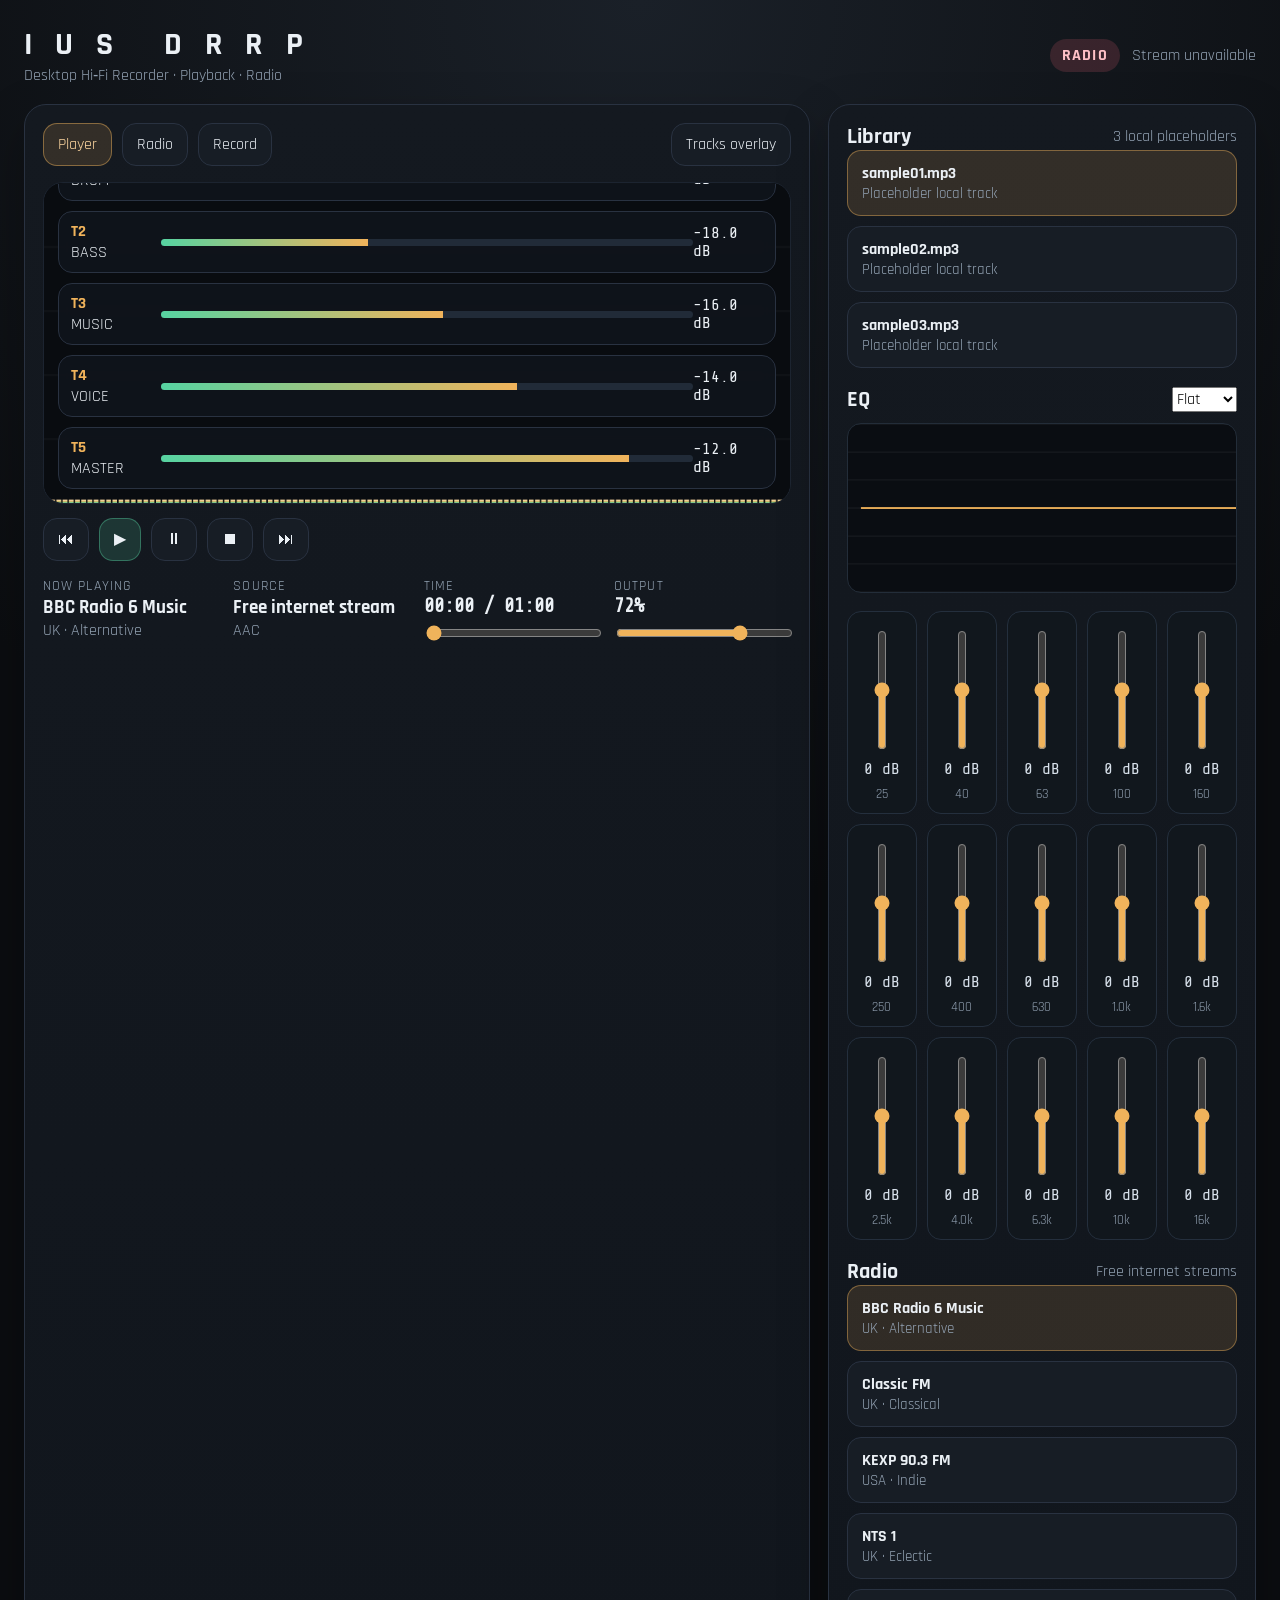
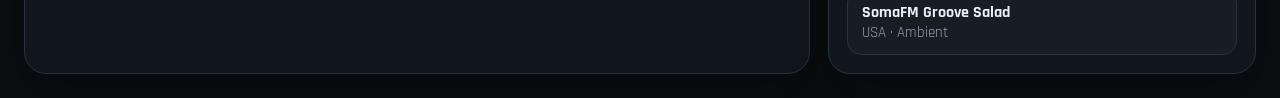
==== commit 0ed001ae: "UPDATE" ====
--- a/index.html
+++ b/index.html
@@ -1,1360 +1,131 @@
 <!DOCTYPE html>
 <html lang="en">
 <head>
-<meta charset="UTF-8"/>
-<meta name="viewport" content="width=device-width, initial-scale=1.0"/>
-<title>IUS DDRP Desktop</title>
-<link rel="preconnect" href="https://fonts.googleapis.com"/>
-<link href="https://fonts.googleapis.com/css2?family=Cormorant+Garamond:wght@300;400&family=Share+Tech+Mono&family=Rajdhani:wght@300;400;500;600;700&display=swap" rel="stylesheet"/>
-<style>
-/* ═══════════════════════════════════════════════
-   RESET + TOKENS
-═══════════════════════════════════════════════ */
-*,*::before,*::after{box-sizing:border-box;margin:0;padding:0}
-:root{
-  /* Housing */
-  --h-top:#e0e1e2; --h-mid:#cfd0d1; --h-dark:#b8b9ba; --h-edge:#9a9b9c;
-  --h-shadow:#777; --h-hi:rgba(255,255,255,.48);
-  /* Display */
-  --d-bg:#06080a; --d-dark:#0b0e11; --d-grid:rgba(255,255,255,.055);
-  --d-green:#3dff7a; --d-amber:#ffb020; --d-cyan:#22ddff;
-  --d-teal1:#1ef5b0; --d-teal2:#22b8ff;
-  --d-red:#ff2a3c; --d-white:#e8eeea;
-  /* Info panel */
-  --inf-bg:#f0f0ec; --inf-border:#c0c0b8;
-  /* Buttons */
-  --btn-hi:#d8d9da; --btn-mid:#bfc0c2; --btn-lo:#9a9b9d;
-  /* Fonts */
-  --f-serif:'Cormorant Garamond',serif;
-  --f-mono:'Share Tech Mono',monospace;
-  --f-ui:'Rajdhani',sans-serif;
-  /* EQ */
-  --eq-bg:#080a08; --eq-grid:rgba(255,255,255,.055);
-}
-html,body{
-  min-height:100%;background:#0d0d10;
-  font-family:var(--f-ui);color:#d0d0cc;
-  -webkit-font-smoothing:antialiased;
-}
-body{
-  display:flex;flex-direction:column;align-items:center;
-  justify-content:flex-start;
-  min-height:100vh;padding:36px 12px 60px;
-  background:radial-gradient(ellipse 80% 60% at 50% 35%,#161618 0%,#0a0a0c 100%);
-}
-/* grain */
-body::before{
-  content:'';position:fixed;inset:0;pointer-events:none;opacity:.35;
-  mix-blend-mode:overlay;z-index:0;
-  background-image:url("data:image/svg+xml,%3Csvg viewBox='0 0 200 200' xmlns='http://www.w3.org/2000/svg'%3E%3Cfilter id='n'%3E%3CfeTurbulence type='fractalNoise' baseFrequency='.9' numOctaves='4' stitchTiles='stitch'/%3E%3C/filter%3E%3Crect width='100%25' height='100%25' filter='url(%23n)' opacity='.03'/%3E%3C/svg%3E");
-  background-size:200px;
-}
-
-/* ═══════════════════════════════════════════════
-   DEVICE SHELL
-═══════════════════════════════════════════════ */
-.device{
-  position:relative;z-index:10;
-  width:min(1180px,100%);
-  filter:
-    drop-shadow(0 30px 60px rgba(0,0,0,.8))
-    drop-shadow(0 6px 18px rgba(0,0,0,.5));
-  animation:unitIn .8s cubic-bezier(.16,1,.3,1) both;
-}
-
-/* Antenna */
-.antenna{
-  position:absolute;top:-52px;left:56px;
-  width:5px;height:54px;
-  background:linear-gradient(180deg,#b8b9ba,#ccc 40%,var(--h-mid) 100%);
-  border-radius:3px 3px 0 0;
-  box-shadow:1px 0 2px rgba(0,0,0,.28);
-  transform-origin:bottom center;
-}
-.antenna::before{
-  content:'';position:absolute;top:-6px;left:50%;transform:translateX(-50%);
-  width:9px;height:9px;border-radius:50%;
-  background:radial-gradient(circle at 38% 32%,#ddd,#888);
-  box-shadow:0 1px 4px rgba(0,0,0,.45);
-}
-.antenna-base{
-  position:absolute;bottom:0;left:50%;transform:translateX(-50%);
-  width:15px;height:7px;border-radius:2px;
-  background:linear-gradient(180deg,#bbb,var(--h-dark));
-}
-
-/* Main housing box */
-.housing{
-  border-radius:11px 11px 5px 5px;overflow:hidden;
-  background-image:
-    repeating-linear-gradient(0deg,transparent,transparent 3px,rgba(255,255,255,.007) 3px,rgba(255,255,255,.007) 6px),
-    linear-gradient(180deg,var(--h-top) 0%,var(--h-mid) 18%,var(--h-dark) 60%,var(--h-edge) 100%);
-  box-shadow:
-    inset 0 2px 1px rgba(255,255,255,.48),
-    inset 0 -1px 1px rgba(0,0,0,.28),
-    inset 1px 0 1px rgba(255,255,255,.28),
-    inset -1px 0 1px rgba(255,255,255,.18);
-}
-
-/* ═══ TOP RAIL ═══ */
-.top-rail{
-  display:flex;align-items:center;
-  padding:9px 20px 7px;
-  border-bottom:1px solid rgba(0,0,0,.12);
-  gap:0;position:relative;
-}
-.top-rail-left{display:flex;align-items:center;gap:10px;min-width:180px}
-.screw{
-  width:11px;height:11px;border-radius:50%;flex-shrink:0;
-  background:radial-gradient(circle at 38% 32%,#dde,#aaa 45%,#666 100%);
-  box-shadow:0 1px 3px rgba(0,0,0,.5),inset 0 1px 1px rgba(255,255,255,.4);
-  position:relative;
-}
-.screw::after{
-  content:'';position:absolute;inset:3px;
-  border-top:1.5px solid rgba(0,0,0,.45);border-radius:50%;transform:rotate(-35deg);
-}
-.leds{display:flex;gap:5px;align-items:center}
-.led{
-  width:8px;height:8px;border-radius:50%;
-  background:#2a2c30;transition:all .35s ease;
-}
-.led.g{background:var(--d-green);box-shadow:0 0 8px var(--d-green);animation:ledBreathe 2.5s ease-in-out infinite}
-.led.a{background:var(--d-amber);box-shadow:0 0 8px var(--d-amber)}
-.led.r{background:var(--d-red);box-shadow:0 0 9px var(--d-red);animation:recBlink .85s ease-in-out infinite}
-
-.brand{
-  flex:1;display:flex;align-items:center;justify-content:center;
-  user-select:none;
-}
-.brand-svg{
-  height:30px;width:auto;
-  /* subtle drop-shadow so logo reads on brushed metal */
-  filter:drop-shadow(0 1px 0 rgba(255,255,255,.55));
-}
-.top-rail-right{
-  display:flex;align-items:center;gap:10px;
-  min-width:180px;justify-content:flex-end;
-}
-.status-text{
-  font-family:var(--f-mono);font-size:9px;letter-spacing:.18em;
-  color:rgba(0,0,0,.4);
-}
-.status-led{
-  width:10px;height:10px;border-radius:50%;
-  background:#2a2c30;transition:all .35s ease;
-}
-.status-led.on{background:var(--d-green);box-shadow:0 0 8px var(--d-green)}
-
-/* ═══ MAIN DISPLAY AREA ═══ */
-.display-area{
-  display:grid;
-  grid-template-columns:220px 1fr 94px;
-  gap:0;
-  background:rgba(0,0,0,.06);
-  border-top:1px solid rgba(0,0,0,.1);
-  border-bottom:1px solid rgba(0,0,0,.08);
-  min-height:340px;
-}
-
-/* Left: white info panel */
-.info-panel{
-  background:var(--inf-bg);
-  border-right:1px solid var(--inf-border);
-  padding:14px 14px 12px;
-  display:flex;flex-direction:column;gap:4px;
-  position:relative;overflow:hidden;
-}
-.info-panel::after{
-  content:'';position:absolute;top:0;right:0;bottom:0;
-  width:2px;background:linear-gradient(180deg,transparent,rgba(0,0,0,.06),transparent);
-}
-.inf-name{font-family:var(--f-ui);font-size:15px;font-weight:700;color:#111;letter-spacing:.01em;line-height:1.2}
-.inf-quality{font-family:var(--f-mono);font-size:11.5px;color:#444;letter-spacing:.06em;margin-top:2px}
-.inf-kbps{font-family:var(--f-mono);font-size:10px;color:#666;letter-spacing:.04em}
-.inf-badge{
-  display:inline-block;margin-top:6px;padding:3px 8px;
-  background:#111;color:#f0f0ee;
-  font-family:var(--f-mono);font-size:9px;letter-spacing:.18em;border-radius:2px;
-}
-.inf-badge.rec{background:#cc0000}
-.inf-badge.radio{background:#995500}
-.inf-time{
-  font-family:var(--f-mono);font-size:28px;font-weight:400;
-  color:#111;letter-spacing:.06em;margin-top:10px;line-height:1;
-}
-.inf-remain{font-family:var(--f-mono);font-size:10px;color:#888;letter-spacing:.1em;margin-top:2px}
-.inf-progress{height:3px;background:rgba(0,0,0,.12);border-radius:2px;overflow:hidden;margin-top:8px}
-.inf-prog-fill{height:100%;background:linear-gradient(90deg,#222,#555);border-radius:2px;transition:width .5s linear;width:0%}
-/* Spacer */
-.inf-spacer{flex:1}
-/* Mode info lines at bottom of info panel */
-.inf-source{font-family:var(--f-mono);font-size:8px;color:#aaa;letter-spacing:.06em;margin-top:4px;line-height:1.5}
-
-/* Centre: DAW / waveform display */
-.daw-display{
-  background:var(--d-bg);
-  position:relative;overflow:hidden;
-  display:flex;flex-direction:column;
-}
-/* DAW scanlines */
-.daw-display::after{
-  content:'';position:absolute;inset:0;pointer-events:none;z-index:8;
-  background:repeating-linear-gradient(0deg,transparent,transparent 2px,rgba(0,0,0,.07) 2px,rgba(0,0,0,.07) 4px);
-}
-/* DAW header bar */
-.daw-header{
-  display:flex;align-items:center;justify-content:space-between;
-  padding:6px 12px 5px;
-  border-bottom:1px solid rgba(255,255,255,.05);
-  flex-shrink:0;z-index:9;position:relative;
-}
-.daw-label{
-  font-family:var(--f-mono);font-size:9px;letter-spacing:.2em;color:rgba(255,255,255,.4);
-}
-.daw-label.right{color:rgba(255,255,255,.3)}
-
-/* Track columns area */
-.daw-tracks{
-  flex:1;display:flex;align-items:flex-end;
-  padding:8px 8px 0;gap:6px;position:relative;z-index:2;
-}
-.track-col{
-  flex:1;display:flex;flex-direction:column;align-items:center;
-  justify-content:flex-end;gap:4px;
-}
-.track-label{
-  font-family:var(--f-mono);font-size:8px;letter-spacing:.12em;
-  color:rgba(255,255,255,.3);margin-bottom:2px;
-}
-.track-bars-wrap{
-  width:100%;position:relative;
-  height:180px;display:flex;align-items:flex-end;
-  background:rgba(255,255,255,.025);border-radius:2px;overflow:hidden;
-}
-.track-bar-bg{
-  position:absolute;inset:0;
-  background:repeating-linear-gradient(0deg,transparent,transparent 14px,rgba(255,255,255,.04) 14px,rgba(255,255,255,.04) 15px);
-}
-.track-bar{
-  position:absolute;bottom:0;left:0;right:0;
-  background:linear-gradient(0deg,#22b8ff 0%,#1ef5b0 70%,rgba(200,255,230,.6) 100%);
-  border-radius:1px 1px 0 0;
-  transition:height .06s linear;
-  box-shadow:0 0 12px rgba(30,245,176,.2),0 0 4px rgba(34,184,255,.4);
-  will-change:height;
-}
-/* Track row buttons */
-.track-btns{
-  display:flex;gap:2px;padding:4px 2px 5px;
-  z-index:3;
-}
-.trk-btn{
-  padding:2px 5px;border:1px solid rgba(255,255,255,.12);border-radius:2px;
-  background:rgba(255,255,255,.06);
-  font-family:var(--f-mono);font-size:7px;letter-spacing:.1em;
-  color:rgba(255,255,255,.4);cursor:pointer;transition:all .18s;outline:none;
-}
-.trk-btn:hover{background:rgba(255,255,255,.12);color:rgba(255,255,255,.8)}
-.trk-btn.on{background:rgba(255,176,32,.2);border-color:rgba(255,176,32,.4);color:rgba(255,176,32,.9)}
-.trk-btn.on.mon{background:rgba(34,184,255,.15);border-color:rgba(34,184,255,.4);color:rgba(34,184,255,.9)}
-.trk-btn.on.ply{background:rgba(61,255,122,.15);border-color:rgba(61,255,122,.35);color:rgba(61,255,122,.9)}
-/* Waveform canvas (shown in non-DAW modes) */
-.wave-canvas-wrap{
-  position:absolute;inset:0;z-index:2;opacity:0;transition:opacity .35s;
-}
-.wave-canvas-wrap.show{opacity:1}
-.wave-canvas-wrap canvas{width:100%;height:100%;display:block}
-/* Radio freq overlay */
-.radio-overlay{
-  position:absolute;inset:0;z-index:5;
-  display:flex;flex-direction:column;align-items:center;justify-content:center;gap:6px;
-  opacity:0;transition:opacity .3s;pointer-events:none;
-}
-.radio-overlay.show{opacity:1}
-.radio-freq-big{font-family:var(--f-mono);font-size:48px;color:var(--d-amber);letter-spacing:.06em;text-shadow:0 0 24px var(--d-amber),0 0 60px rgba(255,176,32,.2)}
-.radio-band-big{font-family:var(--f-mono);font-size:11px;letter-spacing:.5em;color:rgba(255,176,32,.6)}
-.radio-stn{font-family:var(--f-mono);font-size:13px;color:var(--d-cyan);letter-spacing:.14em}
-/* Rec overlay */
-.rec-dot-overlay{
-  position:absolute;bottom:8px;right:10px;z-index:6;
-  font-family:var(--f-mono);font-size:9px;color:var(--d-red);letter-spacing:.2em;
-  opacity:0;transition:opacity .3s;
-}
-.rec-dot-overlay.show{opacity:1;animation:recBlink .85s ease-in-out infinite}
-
-/* Right cluster */
-.right-cluster{
-  display:flex;flex-direction:column;align-items:center;
-  justify-content:space-between;
-  padding:12px 8px 14px;gap:10px;
-  border-left:1px solid rgba(0,0,0,.1);
-  background:linear-gradient(180deg,var(--h-top),var(--h-mid));
-}
-/* Main knob */
-.main-knob{
-  width:70px;height:70px;border-radius:50%;
-  cursor:ns-resize;user-select:none;position:relative;
-  background:
-    radial-gradient(ellipse 55% 38% at 32% 28%,rgba(255,255,255,.44) 0%,transparent 58%),
-    conic-gradient(from 0deg,#505254,#9a9c9e,#caccce,#9a9c9e,#626466,#505254,#9a9c9e,#caccce,#9a9c9e,#505254);
-  box-shadow:0 5px 14px rgba(0,0,0,.55),0 2px 4px rgba(0,0,0,.35),inset 0 1px 2px rgba(255,255,255,.22);
-  transition:transform .08s ease;
-  flex-shrink:0;
-}
-.main-knob:active{transform:scale(.97)}
-.knob-notch{
-  position:absolute;top:6px;left:50%;transform:translateX(-50%);
-  width:4px;height:12px;background:rgba(0,0,0,.72);border-radius:2px;
-}
-.knob-label{
-  font-family:var(--f-mono);font-size:8px;letter-spacing:.12em;
-  color:rgba(0,0,0,.42);text-align:center;flex-shrink:0;
-}
-/* Rec buttons */
-.rec-group{display:flex;gap:7px;align-items:center;flex-shrink:0}
-.hw-btn{
-  width:38px;height:38px;border-radius:50%;border:none;cursor:pointer;
-  display:flex;align-items:center;justify-content:center;
-  box-shadow:0 3px 7px rgba(0,0,0,.4),0 1px 2px rgba(0,0,0,.3),inset 0 1px 1px rgba(255,255,255,.28);
-  transition:all .1s;outline:none;
-}
-.hw-btn:active{transform:translateY(1px);box-shadow:0 1px 3px rgba(0,0,0,.4)}
-.hw-btn.rec-btn{
-  background:radial-gradient(circle at 38% 30%,#ff6666,#c00);
-}
-.hw-btn.rec-btn::after{
-  content:'';width:15px;height:15px;border-radius:50%;
-  background:#ff1a1a;box-shadow:0 0 8px rgba(255,0,0,.7);
-}
-.hw-btn.rec-btn.armed::after{animation:recBlink .6s ease-in-out infinite}
-.hw-btn.stop-btn{
-  background:radial-gradient(circle at 38% 30%,#e2e3e4,#a0a2a4);
-}
-.hw-btn.stop-btn::after{
-  content:'';width:13px;height:13px;border-radius:2px;background:#3a3c3e;
-}
-
-/* ═══ PORT STRIP ═══ */
-.port-strip{
-  display:flex;align-items:center;gap:16px;
-  padding:5px 20px 5px;
-  border-top:1px solid rgba(255,255,255,.06);
-  border-bottom:1px solid rgba(0,0,0,.1);
-  background:linear-gradient(90deg,rgba(0,0,0,.04),transparent,rgba(0,0,0,.04));
-}
-.port{display:flex;flex-direction:column;align-items:center;gap:3px}
-.port-hole{background:#141618;box-shadow:inset 0 2px 5px rgba(0,0,0,.85),0 1px 0 rgba(255,255,255,.1)}
-.port-hole.usbc{width:16px;height:9px;border-radius:4px}
-.port-hole.sd{width:15px;height:8px;border-radius:1px}
-.port-hole.jack{width:11px;height:11px;border-radius:50%}
-.port-hole.xlr{width:13px;height:13px;border-radius:50%}
-.port-lbl{font-family:var(--f-mono);font-size:6.5px;color:rgba(0,0,0,.35);letter-spacing:.1em}
-.port-strip-right{margin-left:auto;font-family:var(--f-mono);font-size:8px;color:rgba(0,0,0,.3);letter-spacing:.08em}
-
-/* ═══ PROGRESS ROW ═══ */
-.progress-row{
-  display:flex;align-items:center;gap:8px;
-  padding:5px 16px 4px;
-  background:rgba(0,0,0,.06);
-}
-.prog-time{font-family:var(--f-mono);font-size:10px;color:rgba(0,0,0,.5);letter-spacing:.08em;flex-shrink:0;min-width:36px}
-.prog-track{
-  flex:1;height:5px;background:rgba(0,0,0,.14);border-radius:3px;
-  overflow:visible;cursor:pointer;position:relative;
-}
-.prog-fill{height:100%;background:linear-gradient(90deg,#444,#666);border-radius:3px;transition:width .5s linear;width:0%;pointer-events:none}
-/* Scrubber dot */
-.prog-track::after{
-  content:'';position:absolute;top:50%;transform:translate(-50%,-50%);
-  width:10px;height:10px;border-radius:50%;background:#888;
-  box-shadow:0 1px 3px rgba(0,0,0,.4);
-  left:var(--prog-pct,0%);transition:left .5s linear;
-}
-.prog-total{font-family:var(--f-mono);font-size:10px;color:rgba(0,0,0,.4);letter-spacing:.08em;flex-shrink:0;min-width:36px;text-align:right}
-/* Mode tabs */
-.mode-tabs{display:flex;gap:3px;margin-left:8px}
-.mode-tab{
-  padding:3px 11px;border:1px solid rgba(0,0,0,.18);border-radius:3px;
-  background:transparent;cursor:pointer;outline:none;
-  font-family:var(--f-mono);font-size:9px;letter-spacing:.12em;
-  color:rgba(0,0,0,.5);transition:all .15s;
-}
-.mode-tab.active{background:rgba(0,0,0,.6);color:#e8e8e4;border-color:transparent}
-.mode-tab:hover:not(.active){background:rgba(0,0,0,.1)}
-
-/* ═══ TRANSPORT ROW ═══ */
-.transport-row{
-  display:flex;align-items:center;gap:5px;
-  padding:8px 16px 8px;
-  background:linear-gradient(180deg,rgba(0,0,0,.05),rgba(0,0,0,.02));
-  border-bottom:1px solid rgba(0,0,0,.09);
-}
-.t-btn{
-  height:34px;border:none;border-radius:4px;cursor:pointer;
-  display:flex;align-items:center;justify-content:center;gap:4px;
-  font-family:var(--f-mono);font-size:9px;color:rgba(40,42,46,.8);
-  letter-spacing:.07em;outline:none;flex-shrink:0;padding:0 10px;
-  background:linear-gradient(162deg,var(--btn-hi) 0%,var(--btn-mid) 50%,var(--btn-lo) 100%);
-  box-shadow:0 2px 0 rgba(0,0,0,.35),0 3px 6px rgba(0,0,0,.22),inset 0 1px 1px rgba(255,255,255,.5),inset 0 -1px 0 rgba(0,0,0,.08);
-  transition:all .08s ease;user-select:none;
-  min-width:40px;
-}
-.t-btn svg{width:14px;height:14px;flex-shrink:0;pointer-events:none}
-.t-btn svg polygon,.t-btn svg rect{fill:rgba(35,38,44,.82)}
-.t-btn svg line{stroke:rgba(35,38,44,.82);stroke-width:2;fill:none;stroke-linecap:round}
-.t-btn svg path{stroke:rgba(35,38,44,.78);stroke-width:2;fill:none;stroke-linecap:round;stroke-linejoin:round}
-.t-btn:hover{background:linear-gradient(162deg,#dcdee0 0%,#cacccf 50%,#9a9c9f 100%)}
-.t-btn:active,.t-btn.pressed{transform:translateY(2px);box-shadow:0 0 0 rgba(0,0,0,.35),inset 0 1px 2px rgba(0,0,0,.18)}
-.t-btn.play-btn{position:relative;min-width:46px}
-.play-led{
-  position:absolute;bottom:3px;left:50%;transform:translateX(-50%);
-  width:5px;height:5px;border-radius:50%;background:#2a2a2a;transition:all .3s;
-}
-.t-btn.playing .play-led{background:#22cc44;box-shadow:0 0 6px #22cc44}
-.t-sep{width:8px;flex-shrink:0}
-.t-right{margin-left:auto;display:flex;gap:5px}
-.t-btn.scan-btn{min-width:80px}
-.t-btn.mode-lit{
-  background:linear-gradient(162deg,#7a7c7e 0%,#646668 50%,#4c4e50 100%);
-  color:rgba(218,222,218,.9);
-  box-shadow:0 1px 0 rgba(0,0,0,.4),inset 0 2px 3px rgba(0,0,0,.25);
-}
-
-/* ═══════════════════════════════════════════════
-   EQ SECTION
-═══════════════════════════════════════════════ */
-.eq-section{
-  background:var(--eq-bg);
-  border-top:2px solid rgba(0,0,0,.6);
-  padding:12px 14px 10px;
-}
-.eq-banks{display:flex;gap:10px}
-.eq-bank{
-  flex:1;padding:8px 8px 6px;
-  border:1px solid rgba(255,255,255,.06);border-radius:3px;
-  background:rgba(255,255,255,.015);position:relative;overflow:hidden;
-}
-/* Grid lines in bank */
-.eq-bank::before{
-  content:'';position:absolute;inset:0;pointer-events:none;
-  background-image:
-    repeating-linear-gradient(0deg,transparent,transparent 19px,var(--eq-grid) 19px,var(--eq-grid) 20px),
-    repeating-linear-gradient(90deg,transparent,transparent 24px,var(--eq-grid) 24px,var(--eq-grid) 25px);
-}
-.eq-bank-name{
-  font-family:var(--f-mono);font-size:8px;letter-spacing:.2em;
-  color:rgba(255,255,255,.3);margin-bottom:5px;
-}
-.eq-db-row{
-  display:flex;align-items:flex-start;gap:4px;
-}
-.eq-db-col{
-  display:flex;flex-direction:column;justify-content:space-between;
-  height:100px;flex-shrink:0;
-}
-.eq-db-col span{
-  font-family:var(--f-mono);font-size:7px;color:rgba(255,255,255,.28);
-  display:block;line-height:1;
-}
-.eq-faders-row{display:flex;flex:1;gap:2px}
-.eq-fader-col{
-  flex:1;display:flex;flex-direction:column;align-items:center;gap:4px;
-}
-.fader-wrap{
-  position:relative;width:100%;height:100px;
-  display:flex;align-items:center;justify-content:center;
-  cursor:ns-resize;
-}
-/* Track line */
-.fader-track{
-  width:2px;height:86px;
-  background:linear-gradient(180deg,rgba(255,255,255,.07),rgba(255,255,255,.14),rgba(255,255,255,.07));
-  border-radius:1px;position:relative;
-}
-/* Zero line */
-.fader-track::after{
-  content:'';position:absolute;top:50%;transform:translateY(-50%);
-  left:-5px;right:-5px;height:1px;background:rgba(255,255,255,.14);
-}
-/* Fader knob */
-.fader-knob{
-  position:absolute;left:50%;transform:translate(-50%,-50%);
-  width:18px;height:10px;border-radius:2px;
-  background:linear-gradient(180deg,rgba(255,255,255,.96),rgba(200,202,204,.88));
-  box-shadow:0 2px 5px rgba(0,0,0,.65),0 1px 1px rgba(0,0,0,.3),inset 0 1px 0 rgba(255,255,255,.92);
-  cursor:ns-resize;z-index:5;top:50%;
-}
-.fader-knob::after{
-  content:'';position:absolute;
-  inset:4px 3px;border-top:1px solid rgba(0,0,0,.18);border-bottom:1px solid rgba(0,0,0,.18);
-}
-.fader-freq{
-  font-family:var(--f-mono);font-size:7px;color:rgba(255,255,255,.3);
-  letter-spacing:.04em;text-align:center;
-}
-/* EQ footer */
-.eq-footer{
-  display:flex;align-items:center;justify-content:space-between;
-  margin-top:10px;padding-top:8px;
-  border-top:1px solid rgba(255,255,255,.05);
-}
-.eq-footer-label{
-  font-family:var(--f-ui);font-size:12px;font-weight:400;
-  color:rgba(255,255,255,.32);letter-spacing:.08em;
-}
-.eq-presets{display:flex;gap:5px;flex-wrap:wrap}
-.eq-p-btn{
-  padding:4px 11px;border:1px solid rgba(255,255,255,.12);border-radius:3px;
-  background:transparent;color:rgba(255,255,255,.35);
-  font-family:var(--f-mono);font-size:8.5px;letter-spacing:.12em;
-  cursor:pointer;transition:all .15s;outline:none;
-}
-.eq-p-btn:hover{border-color:rgba(255,255,255,.32);color:rgba(255,255,255,.72);background:rgba(255,255,255,.06)}
-.eq-p-btn.active{
-  border-color:rgba(255,255,255,.38);color:rgba(255,255,255,.85);
-  background:rgba(255,255,255,.09);
-  box-shadow:0 0 0 1px rgba(255,255,255,.08);
-}
-
-/* ═══ FEET ═══ */
-.feet-row{
-  display:flex;justify-content:space-between;padding:0 50px;
-  background:var(--eq-bg);
-}
-.foot{
-  width:32px;height:16px;
-  background:linear-gradient(180deg,#333,#1a1a1a);
-  border-radius:0 0 10px 10px;
-  box-shadow:0 4px 10px rgba(0,0,0,.6);
-}
-
-/* ═══ DEVICE INFO ═══ */
-.device-info{
-  margin-top:30px;text-align:center;z-index:10;
-  animation:fadeUp .9s .4s both;
-}
-.d-brand{font-family:var(--f-serif);font-size:13px;font-weight:300;letter-spacing:.6em;color:rgba(255,255,255,.3);margin-bottom:5px}
-.d-tag{font-family:var(--f-ui);font-size:12px;font-weight:300;color:rgba(255,255,255,.18);letter-spacing:.12em;margin-bottom:7px}
-.d-specs{display:flex;flex-wrap:wrap;justify-content:center;font-family:var(--f-mono);font-size:9px;color:rgba(255,255,255,.14);letter-spacing:.06em;gap:0 4px}
-.d-specs .dot{color:rgba(255,255,255,.1)}
-
-/* kbd hint */
-.kbd-hint{
-  position:fixed;bottom:14px;right:16px;
-  font-family:var(--f-mono);font-size:9px;line-height:1.9;
-  color:rgba(255,255,255,.14);letter-spacing:.06em;text-align:right;
-  pointer-events:none;animation:fadeUp .8s 2s both;
-}
-@media(max-width:640px){.kbd-hint{display:none}}
-
-/* ═══ KEYFRAMES ═══ */
-@keyframes unitIn{from{opacity:0;transform:translateY(22px) scale(.98)}to{opacity:1;transform:none}}
-@keyframes fadeUp{from{opacity:0;transform:translateY(12px)}to{opacity:1;transform:none}}
-@keyframes recBlink{0%,100%{opacity:1}50%{opacity:.18}}
-@keyframes ledBreathe{0%,100%{opacity:1}50%{opacity:.35}}
-
-/* scrolling text */
-@keyframes marquee{0%,15%{transform:translateX(0)}80%,100%{transform:translateX(var(--mq-dist,0px))}}
-.scrolling{animation:marquee 7s ease-in-out infinite}
-
-/* Responsive */
-@media(max-width:860px){
-  .display-area{grid-template-columns:175px 1fr 82px}
-  .info-panel{padding:10px}
-  .inf-time{font-size:22px}
-}
-@media(max-width:640px){
-  .display-area{grid-template-columns:140px 1fr 76px}
-  .brand-svg{height:22px}
-}
-</style>
+  <meta charset="UTF-8" />
+  <meta name="viewport" content="width=device-width, initial-scale=1.0" />
+  <title>IUS DRRP Demo</title>
+  <link rel="preconnect" href="https://fonts.googleapis.com">
+  <link rel="preconnect" href="https://fonts.gstatic.com" crossorigin>
+  <link href="https://fonts.googleapis.com/css2?family=Rajdhani:wght@400;500;600;700&family=Share+Tech+Mono&display=swap" rel="stylesheet">
+  <link rel="stylesheet" href="styles.css" />
 </head>
 <body>
+  <div class="app-shell">
+    <header class="topbar">
+      <div>
+        <div class="brand">I U S &nbsp; D R R P</div>
+        <div class="sub">Desktop Hi‑Fi Recorder · Playback · Radio</div>
+      </div>
+      <div class="status-cluster">
+        <span id="statusBadge" class="status-badge amber">PLAYER</span>
+        <span id="statusText" class="status-text">Ready</span>
+      </div>
+    </header>
 
-<!-- ══════════════ DEVICE ══════════════ -->
-<div class="device">
-  <div class="antenna"><div class="antenna-base"></div></div>
-  <div class="housing">
-
-    <!-- ── TOP RAIL ── -->
-    <div class="top-rail">
-      <div class="top-rail-left">
-        <div class="screw"></div>
-        <div class="leds">
-          <div class="led" id="ledA"></div>
-          <div class="led" id="ledB"></div>
-          <div class="led" id="ledC"></div>
-        </div>
-      </div>
-      <div class="brand">
-        <!-- I/US official logo — outline geometric letterforms -->
-        <svg class="brand-svg" viewBox="0 0 310 68" fill="none" xmlns="http://www.w3.org/2000/svg" aria-label="I/US">
-          <!-- I -->
-          <rect x="2" y="4" width="20" height="60" rx="0" stroke="rgba(38,38,38,.72)" stroke-width="2" fill="none"/>
-          <!-- / -->
-          <line x1="42" y1="66" x2="80" y2="2" stroke="rgba(38,38,38,.72)" stroke-width="2" stroke-linecap="round"/>
-          <!-- U -->
-          <path d="M100 4 L100 44 Q100 64 120 64 L136 64 Q156 64 156 44 L156 4"
-                stroke="rgba(38,38,38,.72)" stroke-width="2" fill="none" stroke-linecap="round"/>
-          <!-- U shadow line (double-stroke effect as in logo) -->
-          <path d="M104 8 L104 44 Q104 60 120 60 L136 60 Q152 60 152 44 L152 8"
-                stroke="rgba(38,38,38,.28)" stroke-width="1.2" fill="none" stroke-linecap="round"/>
-          <!-- S -->
-          <path d="M288 14 Q288 4 268 4 L248 4 Q230 4 230 18 Q230 34 256 38 Q284 42 284 56 Q284 68 262 68 L242 68 Q222 68 222 56"
-                stroke="rgba(38,38,38,.72)" stroke-width="2" fill="none" stroke-linecap="round" stroke-linejoin="round"/>
-          <!-- S shadow line -->
-          <path d="M284 16 Q284 8 266 8 L250 8 Q234 8 234 20 Q234 33 258 37 Q282 41 282 54 Q282 64 262 64 L244 64 Q228 64 226 54"
-                stroke="rgba(38,38,38,.28)" stroke-width="1.2" fill="none" stroke-linecap="round" stroke-linejoin="round"/>
-        </svg>
-      </div>
-      <div class="top-rail-right">
-        <span class="status-text" id="topStatusTxt">STANDBY</span>
-        <div class="screw"></div>
-        <div class="status-led" id="statusLed"></div>
-      </div>
-    </div>
-
-    <!-- ── MAIN DISPLAY ── -->
-    <div class="display-area">
-
-      <!-- Left: info panel -->
-      <div class="info-panel">
-        <div class="inf-name" id="infName">IUS — Track 04</div>
-        <div class="inf-quality" id="infQuality">Hi-Res · 49/32</div>
-        <div class="inf-kbps" id="infKbps">2304kbps</div>
-        <div><span class="inf-badge" id="infBadge">HI-RES</span></div>
-        <div class="inf-time" id="infTime">00:00</div>
-        <div class="inf-remain" id="infRemain">--:--</div>
-        <div class="inf-progress"><div class="inf-prog-fill" id="infProgFill"></div></div>
-        <div class="inf-spacer"></div>
-        <div class="inf-source" id="infSource">FLAC · 24-bit / 48kHz<br>HiFiBerry DAC+ ADC Pro</div>
-      </div>
-
-      <!-- Centre: DAW monitor display -->
-      <div class="daw-display" id="dawDisplay">
-        <div class="daw-header">
-          <span class="daw-label" id="dawLabelLeft">TRACKS 1–5</span>
-          <span class="daw-label right" id="dawLabelRight">DAW MONITOR OVERLAY</span>
+    <main class="layout">
+      <section class="panel hero-panel">
+        <div class="hero-top">
+          <div class="mode-tabs">
+            <button class="mode-tab active" data-mode="player">Player</button>
+            <button class="mode-tab" data-mode="radio">Radio</button>
+            <button class="mode-tab" data-mode="record">Record</button>
+          </div>
+          <button id="toggleTracks" class="ghost-btn">Tracks overlay</button>
         </div>
 
-        <!-- 5 track columns -->
-        <div class="daw-tracks" id="dawTracks">
-          <!-- built by JS -->
+        <div class="display-wrap">
+          <canvas id="spectrumCanvas" width="980" height="280" aria-label="audio visualizer"></canvas>
+          <div id="overlayTracks" class="tracks-overlay show"></div>
+          <div id="radioPanel" class="radio-panel hidden">
+            <div class="radio-line"><span>Station</span><strong id="radioName">BBC Radio 6 Music</strong></div>
+            <div class="radio-line"><span>Genre</span><strong id="radioGenre">Alternative</strong></div>
+            <div class="radio-line"><span>Country</span><strong id="radioCountry">UK</strong></div>
+            <div class="radio-line"><span>Stream</span><strong id="radioFormat">MP3/AAC</strong></div>
+          </div>
+          <div id="recordPanel" class="record-panel hidden">
+            <div class="rec-dot"></div>
+            <div>
+              <div class="rec-title">Mic monitor / browser capture</div>
+              <div id="recordHint" class="rec-hint">Grant microphone access, then press arm.</div>
+            </div>
+          </div>
         </div>
 
-        <!-- Waveform canvas (player/record mode) -->
-        <div class="wave-canvas-wrap" id="waveWrap">
-          <canvas id="waveCanvas"></canvas>
+        <div class="transport">
+          <button id="prevBtn" class="transport-btn">⏮</button>
+          <button id="playBtn" class="transport-btn play">▶</button>
+          <button id="pauseBtn" class="transport-btn">⏸</button>
+          <button id="stopBtn" class="transport-btn">⏹</button>
+          <button id="nextBtn" class="transport-btn">⏭</button>
+          <button id="scanPrevBtn" class="transport-btn radio-only">◀ Scan</button>
+          <button id="scanNextBtn" class="transport-btn radio-only">Scan ▶</button>
+          <button id="recordBtn" class="transport-btn record-only">● Arm</button>
+          <button id="recordStopBtn" class="transport-btn record-only">■ Save</button>
         </div>
 
-        <!-- Radio overlay -->
-        <div class="radio-overlay" id="radioOverlay">
-          <div class="radio-band-big" id="radioBandBig">FM</div>
-          <div class="radio-freq-big" id="radioFreqBig">102.5</div>
-          <div class="radio-stn" id="radioStnBig">BBC Radio 6</div>
+        <div class="meta-grid">
+          <div>
+            <div class="meta-label">Now playing</div>
+            <div id="trackTitle" class="meta-value">sample01.mp3</div>
+            <div id="trackArtist" class="meta-sub">Local demo track</div>
+          </div>
+          <div>
+            <div class="meta-label">Source</div>
+            <div id="sourceLabel" class="meta-value">Local library</div>
+            <div id="formatLabel" class="meta-sub">Web Audio chain active</div>
+          </div>
+          <div>
+            <div class="meta-label">Time</div>
+            <div id="timeText" class="meta-value mono">00:00 / 00:00</div>
+            <input id="seekBar" type="range" min="0" max="1000" value="0" />
+          </div>
+          <div>
+            <div class="meta-label">Output</div>
+            <div class="meta-value mono"><span id="volumeText">72</span>%</div>
+            <input id="volumeKnob" type="range" min="0" max="100" value="72" />
+          </div>
         </div>
+      </section>
 
-        <!-- Rec overlay -->
-        <div class="rec-dot-overlay" id="recDotOverlay">● REC</div>
-      </div>
+      <aside class="panel right-panel">
+        <section>
+          <div class="section-head">
+            <h2>Library</h2>
+            <span class="section-note">3 local placeholders</span>
+          </div>
+          <div id="playlist" class="playlist"></div>
+        </section>
 
-      <!-- Right cluster -->
-      <div class="right-cluster">
-        <div class="main-knob" id="mainKnob"><div class="knob-notch"></div></div>
-        <div class="knob-label">VOLUME</div>
-        <div class="rec-group">
-          <div class="hw-btn rec-btn" id="hwRecBtn" title="Record"></div>
-          <div class="hw-btn stop-btn" id="hwStopBtn" title="Stop"></div>
-        </div>
-      </div>
+        <section>
+          <div class="section-head">
+            <h2>EQ</h2>
+            <select id="presetSelect">
+              <option value="flat">Flat</option>
+              <option value="bass">Bass +</option>
+              <option value="vocal">Vocal</option>
+              <option value="air">Air</option>
+              <option value="warm">Warm</option>
+              <option value="studio">Studio</option>
+            </select>
+          </div>
+          <canvas id="eqCanvas" width="360" height="170" aria-label="eq response graph"></canvas>
+          <div id="eqSliders" class="eq-sliders"></div>
+        </section>
 
-    </div><!-- /display-area -->
+        <section>
+          <div class="section-head">
+            <h2>Radio</h2>
+            <span class="section-note">Free internet streams</span>
+          </div>
+          <div id="stationList" class="station-list"></div>
+        </section>
+      </aside>
+    </main>
+  </div>
 
-    <!-- ── PORT STRIP ── -->
-    <div class="port-strip">
-      <div class="port"><div class="port-hole usbc"></div><span class="port-lbl">USB-C</span></div>
-      <div class="port"><div class="port-hole sd"></div><span class="port-lbl">SD</span></div>
-      <div class="port"><div class="port-hole jack"></div><span class="port-lbl">PHONES</span></div>
-      <div class="port"><div class="port-hole jack"></div><span class="port-lbl">LINE OUT</span></div>
-      <div class="port"><div class="port-hole jack"></div><span class="port-lbl">LINE IN</span></div>
-      <div class="port"><div class="port-hole xlr"></div><span class="port-lbl">XLR</span></div>
-      <div class="port-strip-right">MAINS · BACKUP BATT 1HR</div>
-    </div>
+  <audio id="playerAudio" preload="metadata" crossorigin="anonymous"></audio>
+  <audio id="radioAudio" preload="none" crossorigin="anonymous"></audio>
 
-    <!-- ── PROGRESS ROW ── -->
-    <div class="progress-row">
-      <span class="prog-time" id="progLeft">00:00</span>
-      <div class="prog-track" id="progTrack">
-        <div class="prog-fill" id="progFill"></div>
-      </div>
-      <span class="prog-total" id="progRight">--:--</span>
-      <div class="mode-tabs">
-        <button class="mode-tab active" id="tabPlayer">PLAYER</button>
-        <button class="mode-tab" id="tabRadio">RADIO</button>
-        <button class="mode-tab" id="tabRecord">RECORD</button>
-      </div>
-    </div>
-
-    <!-- ── TRANSPORT ROW ── -->
-    <div class="transport-row">
-      <button class="t-btn" id="btnPrev" title="Previous">
-        <svg viewBox="0 0 24 24"><polygon points="19,20 9,12 19,4"/><line x1="5" y1="19" x2="5" y2="5"/></svg>
-      </button>
-      <button class="t-btn play-btn" id="btnPlay" title="Play / Pause">
-        <svg viewBox="0 0 24 24" id="playIcon"><polygon points="5,3 19,12 5,21"/></svg>
-        <svg viewBox="0 0 24 24" id="pauseIcon" style="display:none"><rect x="6" y="4" width="4" height="16"/><rect x="14" y="4" width="4" height="16"/></svg>
-        <div class="play-led"></div>
-      </button>
-      <button class="t-btn" id="btnStop" title="Stop">
-        <svg viewBox="0 0 24 24"><rect x="6" y="6" width="12" height="12"/></svg>
-      </button>
-      <button class="t-btn" id="btnNext" title="Next">
-        <svg viewBox="0 0 24 24"><polygon points="5,4 15,12 5,20"/><line x1="19" y1="5" x2="19" y2="19"/></svg>
-      </button>
-      <div class="t-sep"></div>
-      <button class="t-btn" id="btnRadioMode">RADIO</button>
-      <button class="t-btn" id="btnShuffle" title="Shuffle">
-        <svg viewBox="0 0 24 24"><path d="M16 3h5v5M4 20L21 3M21 16v5h-5M15 15l6 6M4 4l5 5"/></svg>
-      </button>
-      <button class="t-btn" id="btnRepeat" title="Repeat">
-        <svg viewBox="0 0 24 24"><path d="M17 1l4 4-4 4M3 11V9a4 4 0 014-4h14M7 23l-4-4 4-4M21 13v2a4 4 0 01-4 4H3"/></svg>
-      </button>
-      <div class="t-right">
-        <button class="t-btn scan-btn" id="btnScanPrev">◀ SCAN</button>
-        <button class="t-btn scan-btn" id="btnScanNext">SCAN ▶</button>
-      </div>
-    </div>
-
-    <!-- ══════════ MANUAL EQ ══════════ -->
-    <div class="eq-section">
-      <div class="eq-banks" id="eqBanks">
-        <!-- Built by JS: 3 banks × 5 faders -->
-      </div>
-      <div class="eq-footer">
-        <span class="eq-footer-label">Manual EQ</span>
-        <div class="eq-presets">
-          <button class="eq-p-btn active" data-p="flat">FLAT</button>
-          <button class="eq-p-btn" data-p="bass">BASS +</button>
-          <button class="eq-p-btn" data-p="vocal">VOCAL</button>
-          <button class="eq-p-btn" data-p="air">AIR</button>
-          <button class="eq-p-btn" data-p="warm">WARM</button>
-          <button class="eq-p-btn" data-p="studio">STUDIO</button>
-        </div>
-      </div>
-    </div>
-
-    <div class="feet-row">
-      <div class="foot"></div>
-      <div class="foot"></div>
-      <div class="foot"></div>
-      <div class="foot"></div>
-    </div>
-
-  </div><!-- /housing -->
-</div><!-- /device -->
-
-<div class="device-info">
-  <div class="d-brand">I / U S &nbsp; D D R P</div>
-  <div class="d-tag">Desktop Hi-Fi Recorder · Playback · Radio</div>
-  <div class="d-specs">
-    <span>HiFiBerry DAC+ ADC Pro</span><span class="dot"> · </span>
-    <span>Built-in Speaker</span><span class="dot"> · </span>
-    <span>1hr Battery Backup</span><span class="dot"> · </span>
-    <span>FLAC 24-bit/96kHz</span><span class="dot"> · </span>
-    <span>FM/DAB+ Radio</span><span class="dot"> · </span>
-    <span>15-Band Manual EQ</span><span class="dot"> · </span>
-    <span>Raspberry Pi 4</span>
-  </div>
-</div>
-
-<div class="kbd-hint">
-  SPACE play/pause &nbsp;&nbsp; P player &nbsp; R radio &nbsp; D record<br>
-  ← → prev/next or scan &nbsp;&nbsp; T toggle tracks &nbsp;&nbsp; scroll = volume
-</div>
-
-<!-- ══════════════════════════════════════════════
-     SCRIPT
-══════════════════════════════════════════════ -->
-<script>
-(function(){
-'use strict';
-/* ─── Helpers ─── */
-const $ = id => document.getElementById(id);
-function fmt(s){ return `${String(Math.floor(s/60)).padStart(2,'0')}:${String(Math.floor(s%60)).padStart(2,'0')}`; }
-function clamp(v,a,b){ return Math.max(a,Math.min(b,v)); }
-
-/* ─── State ─── */
-const S = {
-  mode:'player',
-  playing:false, recording:false,
-  volume:72,
-  trackIdx:3, elapsed:0,
-  recElapsed:0, recCount:1,
-  radioPreset:2,
-  showTracks:true,   // DAW track overlay visible by default
-  eqValues: Array(15).fill(0),
-  eqPreset:'flat',
-  knobAngle:-10,
-  scanAnim:null,
-  trackTick:null, recTick:null, radioClock:null,
-  wPhase:0, wPhaseRec:0,
-};
-
-/* ─── Track data ─── */
-const TRACKS = [
-  {artist:'IUS',          title:'Track 01',          dur:243,  fmt:'Hi-Res',   spec:'49/32',  kbps:'2304kbps'},
-  {artist:'IUS',          title:'Prototype Alpha',    dur:318,  fmt:'FLAC',     spec:'24/48',  kbps:'1152kbps'},
-  {artist:'Field Session',title:'Morning Recording',  dur:412,  fmt:'FLAC',     spec:'24/48',  kbps:'1152kbps'},
-  {artist:'IUS',          title:'Track 04',           dur:3817, fmt:'Hi-Res',   spec:'49/32',  kbps:'2304kbps'},
-  {artist:'Aux Line In',  title:'Session A — Take 2', dur:187,  fmt:'FLAC',     spec:'16/44',  kbps:'1411kbps'},
-  {artist:'IUS',          title:'Headphone Test',     dur:527,  fmt:'LOSSLESS', spec:'32/96',  kbps:'4608kbps'},
-  {artist:'Studio Input', title:'Live Capture 01',    dur:892,  fmt:'FLAC',     spec:'24/96',  kbps:'2304kbps'},
-];
-
-/* ─── Radio presets ─── */
-const RADIO = [
-  {freq:88.6,  band:'FM',  name:'BBC Radio 2',    song:'Elbow — One Day Like This',   sig:5},
-  {freq:97.3,  band:'FM',  name:'BBC Radio 1',    song:'FKA twigs — Cellophane',      sig:4},
-  {freq:102.5, band:'FM',  name:'BBC Radio 6',    song:'Florence + The Machine',       sig:5},
-  {freq:105.4, band:'FM',  name:'Jazz FM',        song:'Miles Davis — Kind of Blue',  sig:3},
-  {freq:107.1, band:'DAB', name:'BBC 6 Music HD', song:'Portishead — Glory Box',      sig:5},
-];
-
-/* ─── EQ presets (15 bands: LOW×5, MID×5, HIGH×5) ─── */
-const EQ_PRE = {
-  flat:   Array(15).fill(0),
-  bass:   [7,5,3,1,-1,  5,3,1,0,-1,  3,1,0,0,-1],
-  vocal:  [-2,0,4,5,2,  -2,1,5,6,3,  -2,0,4,5,2],
-  air:    [0,0,1,3,7,   0,0,1,3,8,   0,1,2,5,9],
-  warm:   [4,3,2,0,-2,  4,3,2,0,-2,  3,2,1,0,-2],
-  studio: [2,1,0,2,3,   0,0,0,0,0,  -1,0,1,3,5],
-};
-const EQ_FREQS = ['400','1k','2.5k','6.3k','16k'];
-const EQ_BANKS = ['LOW','MID','HIGH'];
-
-/* ─────────────────────────────────────────────
-   BUILD: 5 DAW track columns
-───────────────────────────────────────────── */
-const dawTracks = $('dawTracks');
-const trackBarEls = [];
-const trackBtnStates = Array.from({length:5},()=>({rec:false,ply:true,mon:true}));
-
-(function buildTracks(){
-  for(let i=0;i<5;i++){
-    const col = document.createElement('div');
-    col.className = 'track-col';
-    col.innerHTML = `
-      <div class="track-label">TRK ${i+1}</div>
-      <div class="track-bars-wrap" id="tbw${i}">
-        <div class="track-bar-bg"></div>
-        <div class="track-bar" id="tbar${i}" style="height:0%"></div>
-      </div>
-      <div class="track-btns">
-        <button class="trk-btn" data-ti="${i}" data-act="rec">REC</button>
-        <button class="trk-btn on ply" data-ti="${i}" data-act="ply">PLY</button>
-        <button class="trk-btn on mon" data-ti="${i}" data-act="mon">MON</button>
-      </div>`;
-    dawTracks.appendChild(col);
-    trackBarEls.push($('tbar'+i));
-  }
-  // Track button toggle
-  document.querySelectorAll('.trk-btn').forEach(btn=>{
-    btn.addEventListener('click',()=>{
-      const ti=+btn.dataset.ti, act=btn.dataset.act;
-      trackBtnStates[ti][act] = !trackBtnStates[ti][act];
-      btn.classList.toggle('on', trackBtnStates[ti][act]);
-      if(act==='ply') btn.classList.toggle('ply', trackBtnStates[ti][act]);
-      if(act==='mon') btn.classList.toggle('mon', trackBtnStates[ti][act]);
-    });
-  });
-})();
-
-/* ─────────────────────────────────────────────
-   BUILD: 15-band EQ (3 banks × 5)
-───────────────────────────────────────────── */
-const eqBanksEl = $('eqBanks');
-const faderKnobs = [];
-
-(function buildEQ(){
-  EQ_BANKS.forEach((bankName,b)=>{
-    const bank = document.createElement('div');
-    bank.className = 'eq-bank';
-    const dbCol = `<div class="eq-db-col"><span>+10</span><span>&nbsp;0</span><span>-10</span></div>`;
-    let fadersHTML = '';
-    for(let f=0;f<5;f++){
-      const idx=b*5+f;
-      fadersHTML += `
-        <div class="eq-fader-col">
-          <div class="fader-wrap" data-idx="${idx}">
-            <div class="fader-track" id="ft${idx}">
-              <div class="fader-knob" id="fk${idx}"></div>
-            </div>
-          </div>
-          <div class="fader-freq">${EQ_FREQS[f]}</div>
-        </div>`;
-    }
-    bank.innerHTML = `<div class="eq-bank-name">${bankName}</div>
-      <div class="eq-db-row">${dbCol}<div class="eq-faders-row">${fadersHTML}</div></div>`;
-    eqBanksEl.appendChild(bank);
-    for(let f=0;f<5;f++) faderKnobs.push($('fk'+(b*5+f)));
-  });
-  initFaderDrag();
-  setTimeout(refreshFaders, 80);
-})();
-
-function setFader(idx, dB){
-  S.eqValues[idx] = clamp(dB,-10,10);
-  const pct = (10 - S.eqValues[idx])/20; // 0=top, 1=bottom
-  const track = $('ft'+idx);
-  if(!track) return;
-  const h = track.offsetHeight || 86;
-  const knob = faderKnobs[idx];
-  if(knob) knob.style.top = (pct * h) + 'px';
-}
-function refreshFaders(){ for(let i=0;i<15;i++) setFader(i, S.eqValues[i]); }
-new ResizeObserver(refreshFaders).observe(eqBanksEl);
-
-function applyPreset(name){
-  S.eqPreset = name;
-  const vals = EQ_PRE[name] || EQ_PRE.flat;
-  vals.forEach((v,i)=>setFader(i,v));
-  document.querySelectorAll('.eq-p-btn').forEach(b=>b.classList.toggle('active',b.dataset.p===name));
-}
-
-document.querySelectorAll('.eq-p-btn').forEach(b=>{
-  b.addEventListener('click',()=>applyPreset(b.dataset.p));
-});
-
-function initFaderDrag(){
-  document.querySelectorAll('.fader-wrap').forEach(wrap=>{
-    const idx=+wrap.dataset.idx;
-    let dragging=false,startY=0,startDB=0;
-    const down=(y)=>{dragging=true;startY=y;startDB=S.eqValues[idx];};
-    const move=(y)=>{ if(!dragging)return; setFader(idx, clamp(startDB+(startY-y)/4,-10,10)); };
-    const up=()=>{dragging=false;};
-    wrap.addEventListener('mousedown', e=>{down(e.clientY);e.preventDefault();});
-    document.addEventListener('mousemove', e=>{move(e.clientY);});
-    document.addEventListener('mouseup', up);
-    wrap.addEventListener('touchstart', e=>{down(e.touches[0].clientY);e.preventDefault();},{passive:false});
-    document.addEventListener('touchmove', e=>{if(dragging){move(e.touches[0].clientY);e.preventDefault();}},{passive:false});
-    document.addEventListener('touchend', up);
-    wrap.addEventListener('click', e=>{
-      const rect=wrap.querySelector('.fader-track').getBoundingClientRect();
-      setFader(idx, clamp(10-(e.clientY-rect.top)/rect.height*20,-10,10));
-    });
-  });
-}
-
-/* ─────────────────────────────────────────────
-   WAVEFORM + TRACK ANIMATION
-───────────────────────────────────────────── */
-const waveCanvas = $('waveCanvas');
-const wCtx = waveCanvas.getContext('2d');
-let _wW=600,_wH=280;
-
-function resizeWave(){
-  const dpr = window.devicePixelRatio||1;
-  const disp = $('dawDisplay');
-  const w=disp.clientWidth, h=disp.clientHeight;
-  waveCanvas.width=w*dpr; waveCanvas.height=h*dpr;
-  wCtx.scale(dpr,dpr);
-  _wW=w; _wH=h;
-}
-new ResizeObserver(resizeWave).observe($('dawDisplay'));
-setTimeout(resizeWave,50);
-
-/* Track bar targets/current */
-const tBarCur = Array(5).fill(0);
-const tBarTgt = Array(5).fill(0);
-const tBarPhases = Array.from({length:5},(_,i)=>i*0.7);
-let tBarTgtTimer=0;
-
-function updateTrackBars(dt){
-  tBarTgtTimer+=dt;
-  if(tBarTgtTimer>85){
-    tBarTgtTimer=0;
-    if(S.playing||S.recording){
-      const active = S.playing||S.recording;
-      for(let i=0;i<5;i++){
-        if(!active){ tBarTgt[i]=0; continue; }
-        // Each track has slightly different energy
-        const base = 0.4 + 0.35*Math.abs(Math.sin(tBarPhases[i]+S.wPhase*0.6*(i%3+0.8)));
-        tBarTgt[i] = clamp(base + (Math.random()-.5)*0.3, 0.02, 0.98);
-        tBarPhases[i] += 0.18*(i%2===0?1:-1);
-      }
-    } else {
-      tBarTgt.fill(0);
-    }
-  }
-  for(let i=0;i<5;i++){
-    tBarCur[i] += (tBarTgt[i]-tBarCur[i])*0.15;
-    const hpct = Math.round(tBarCur[i]*100);
-    if(trackBarEls[i]) trackBarEls[i].style.height = hpct+'%';
-  }
-}
-
-function drawWave(){
-  const W=_wW,H=_wH;
-  wCtx.clearRect(0,0,W,H);
-
-  if(S.mode==='radio'){
-    // Spectrum bars
-    const n=56, bw=(W-16)/n;
-    for(let i=0;i<n;i++){
-      const base=0.08+0.42*Math.abs(Math.sin(i*0.28+S.wPhase*0.55))*Math.abs(Math.cos(i*0.14+S.wPhase*0.3));
-      const bh=Math.max(2,base*H*0.82);
-      const x=8+i*bw;
-      const grad=wCtx.createLinearGradient(0,H-bh,0,H);
-      grad.addColorStop(0,'rgba(255,176,32,.88)');grad.addColorStop(.7,'rgba(255,176,32,.35)');grad.addColorStop(1,'rgba(255,176,32,.08)');
-      wCtx.fillStyle=grad;wCtx.fillRect(x,H-bh,bw-1,bh);
-    }
-    S.wPhase+=0.02;
-    return;
-  }
-
-  if(S.mode==='record'){
-    // Live oscilloscope
-    wCtx.strokeStyle='rgba(255,42,60,.9)';wCtx.lineWidth=1.5;
-    wCtx.shadowColor='rgba(255,42,60,.45)';wCtx.shadowBlur=7;
-    wCtx.beginPath();
-    for(let x=0;x<W;x++){
-      const t=x/W;
-      const v=0.38*Math.sin(t*Math.PI*12+S.wPhaseRec)
-             +0.22*Math.sin(t*Math.PI*29+S.wPhaseRec*1.3)
-             +0.10*Math.sin(t*Math.PI*58+S.wPhaseRec*0.75)
-             +0.05*(Math.random()-.5);
-      x===0?wCtx.moveTo(x,H/2+v*H*0.44):wCtx.lineTo(x,H/2+v*H*0.44);
-    }
-    wCtx.stroke();
-    S.wPhaseRec+=0.07;
-    // centre
-    wCtx.shadowBlur=0;wCtx.strokeStyle='rgba(255,42,60,.1)';wCtx.lineWidth=1;
-    wCtx.beginPath();wCtx.moveTo(0,H/2);wCtx.lineTo(W,H/2);wCtx.stroke();
-    return;
-  }
-
-  // Player mode: oscilloscope behind track overlay
-  const intensity=S.playing?1:0.16;
-  // Grid
-  wCtx.strokeStyle='rgba(255,255,255,.038)';wCtx.lineWidth=1;
-  for(let i=1;i<4;i++){wCtx.beginPath();wCtx.moveTo(0,H*i/4);wCtx.lineTo(W,H*i/4);wCtx.stroke();}
-  // Wave
-  wCtx.strokeStyle=`rgba(232,238,234,${intensity*.7})`;wCtx.lineWidth=1.4;
-  wCtx.shadowColor=`rgba(200,220,210,${intensity*.35})`;wCtx.shadowBlur=7;
-  wCtx.beginPath();
-  for(let x=0;x<W;x++){
-    const t=x/W;
-    const v=0.3*Math.sin(t*Math.PI*8+S.wPhase)
-           +0.16*Math.sin(t*Math.PI*19+S.wPhase*1.4)
-           +0.09*Math.sin(t*Math.PI*37+S.wPhase*0.82)
-           +0.05*Math.sin(t*Math.PI*72+S.wPhase*2.1)
-           +(S.playing?0.025*(Math.random()-.5):0);
-    x===0?wCtx.moveTo(x,H/2+v*H*0.44):wCtx.lineTo(x,H/2+v*H*0.44);
-  }
-  wCtx.stroke();
-  wCtx.shadowBlur=0;
-  if(S.playing) S.wPhase+=0.038;
-}
-
-/* ─── main RAF ─── */
-let lastTs=0;
-(function loop(ts){
-  requestAnimationFrame(loop);
-  const dt = ts-lastTs; lastTs=ts;
-  if(!S.showTracks||S.mode==='radio'||S.mode==='record') drawWave();
-  updateTrackBars(dt);
-})();
-
-/* ─────────────────────────────────────────────
-   TRACK OVERLAY TOGGLE
-───────────────────────────────────────────── */
-function setTrackOverlay(show){
-  S.showTracks = show;
-  $('dawTracks').style.opacity = show ? '1' : '0';
-  $('dawTracks').style.pointerEvents = show ? '' : 'none';
-  $('waveWrap').classList.toggle('show', !show && S.mode!=='radio');
-}
-
-/* ─────────────────────────────────────────────
-   PLAYER
-───────────────────────────────────────────── */
-function loadTrack(idx){
-  S.trackIdx = ((idx%TRACKS.length)+TRACKS.length)%TRACKS.length;
-  S.elapsed = 0;
-  const t=TRACKS[S.trackIdx];
-  $('infName').textContent = `${t.artist} — ${t.title}`;
-  $('infQuality').textContent = `${t.fmt} · ${t.spec}`;
-  $('infKbps').textContent = t.kbps;
-  const badge=$('infBadge');
-  badge.textContent = t.fmt.toUpperCase();
-  badge.className = 'inf-badge';
-  updatePlayerUI();
-}
-
-function updatePlayerUI(){
-  const t=TRACKS[S.trackIdx];
-  const pct=S.elapsed/t.dur*100;
-  $('infTime').textContent = fmt(S.elapsed);
-  $('infRemain').textContent = `-${fmt(t.dur-S.elapsed)}`;
-  $('infProgFill').style.width = pct+'%';
-  $('progFill').style.width = pct+'%';
-  $('progLeft').textContent = fmt(S.elapsed);
-  $('progRight').textContent = fmt(t.dur);
-  $('progTrack').style.setProperty('--prog-pct', pct+'%');
-}
-
-function play(){
-  if(S.playing||S.mode!=='player') return;
-  S.playing=true;
-  $('playIcon').style.display='none';
-  $('pauseIcon').style.display='';
-  $('btnPlay').classList.add('playing');
-  updateTopStatus('PLAYING', 'g');
-  S.trackTick=setInterval(()=>{
-    S.elapsed++;
-    const dur=TRACKS[S.trackIdx].dur;
-    if(S.elapsed>=dur){ S.elapsed=0; loadTrack(S.trackIdx+1); if(S.playing){clearInterval(S.trackTick);play();return;} }
-    updatePlayerUI();
-  },1000);
-}
-
-function pause(){
-  if(!S.playing) return;
-  S.playing=false;
-  $('playIcon').style.display='';
-  $('pauseIcon').style.display='none';
-  $('btnPlay').classList.remove('playing');
-  clearInterval(S.trackTick);S.trackTick=null;
-  updateTopStatus('PAUSED','a');
-}
-
-function stop(){
-  pause();
-  S.elapsed=0;
-  updatePlayerUI();
-  updateTopStatus('STOPPED','');
-}
-
-/* ─────────────────────────────────────────────
-   RADIO
-───────────────────────────────────────────── */
-function loadPreset(idx){
-  S.radioPreset=((idx%RADIO.length)+RADIO.length)%RADIO.length;
-  const p=RADIO[S.radioPreset];
-  $('radioFreqBig').textContent = p.freq.toFixed(1);
-  $('radioBandBig').textContent = p.band;
-  $('radioStnBig').textContent = p.name;
-  $('infName').textContent = p.name;
-  $('infQuality').textContent = p.song;
-  $('infKbps').textContent = `${p.band} · ${p.freq.toFixed(1)} MHz`;
-  const badge=$('infBadge');badge.textContent=p.band;badge.className='inf-badge radio';
-  $('infTime').textContent='--:--';
-  $('infRemain').textContent='Live';
-  $('infProgFill').style.width='0%';
-  $('progLeft').textContent=p.freq.toFixed(1);
-  $('progRight').textContent='LIVE';
-}
-
-function radioScanTo(dir){
-  if(S.scanAnim) return;
-  const from=RADIO[S.radioPreset].freq;
-  const toIdx=((S.radioPreset+dir+RADIO.length)%RADIO.length);
-  const toFreq=RADIO[toIdx].freq;
-  let step=0; const steps=25;
-  S.scanAnim=setInterval(()=>{
-    step++;
-    const t=step/steps, e=t<.5?2*t*t:-1+(4-2*t)*t;
-    const f=from+(toFreq-from)*e;
-    $('radioFreqBig').textContent=f.toFixed(1);
-    $('progLeft').textContent=f.toFixed(1);
-    if(step>=steps){clearInterval(S.scanAnim);S.scanAnim=null;loadPreset(toIdx);}
-  },28);
-}
-
-/* ─────────────────────────────────────────────
-   RECORD
-───────────────────────────────────────────── */
-function startRecording(){
-  if(S.recording) return;
-  S.recording=true; S.recElapsed=0;
-  const fn=`REC_${String(S.recCount).padStart(3,'0')}.FLAC`;
-  $('infName').textContent=fn;
-  $('infQuality').textContent='24-bit / 48kHz · Line In';
-  $('infKbps').textContent='FLAC lossless';
-  const badge=$('infBadge');badge.textContent='REC';badge.className='inf-badge rec';
-  $('recDotOverlay').classList.add('show');
-  $('hwRecBtn').classList.add('armed');
-  updateTopStatus('RECORDING','r');
-  S.recTick=setInterval(()=>{
-    S.recElapsed++;
-    $('infTime').textContent=fmt(S.recElapsed);
-    $('progLeft').textContent=fmt(S.recElapsed);
-  },1000);
-}
-
-function stopRecording(){
-  if(!S.recording) return;
-  S.recording=false;
-  clearInterval(S.recTick);S.recTick=null;
-  S.recCount++;
-  $('recDotOverlay').classList.remove('show');
-  $('hwRecBtn').classList.remove('armed');
-  updateTopStatus('STANDBY','');
-}
-
-/* ─────────────────────────────────────────────
-   MODE SWITCHING
-───────────────────────────────────────────── */
-function updateTopStatus(txt, ledType){
-  $('topStatusTxt').textContent=txt;
-  const sl=$('statusLed');
-  sl.className='status-led';
-  if(txt==='PLAYING') sl.classList.add('on');
-  ['ledA','ledB','ledC'].forEach(id=>{ const el=$(id); el.className='led'; });
-  if(ledType==='g') $('ledA').className='led g';
-  if(ledType==='a') $('ledA').className='led a';
-  if(ledType==='r') $('ledA').className='led r';
-  $('ledB').className='led'+(ledType?'':' a');
-}
-
-function switchMode(mode){
-  const prev=S.mode;
-  // Teardown
-  if(prev==='player'){ stop(); }
-  if(prev==='radio'){ clearInterval(S.radioClock);S.radioClock=null; $('radioOverlay').classList.remove('show'); }
-  if(prev==='record'){ stopRecording(); }
-
-  S.mode=mode;
-  [$('tabPlayer'),$('tabRadio'),$('tabRecord')].forEach(t=>t.classList.remove('active'));
-  [$('btnRadioMode')].forEach(b=>b.classList.remove('mode-lit'));
-
-  if(mode==='player'){
-    $('tabPlayer').classList.add('active');
-    $('radioOverlay').classList.remove('show');
-    $('dawLabelLeft').textContent='TRACKS 1–5';
-    $('dawLabelRight').textContent='DAW MONITOR OVERLAY';
-    setTrackOverlay(true);
-    loadTrack(S.trackIdx);
-    $('infSource').textContent='FLAC · 24-bit / 48kHz\nHiFiBerry DAC+ ADC Pro';
-    updateTopStatus('PLAYER','a');
-    setTimeout(()=>play(),200);
-  }
-  else if(mode==='radio'){
-    $('tabRadio').classList.add('active');
-    $('btnRadioMode').classList.add('mode-lit');
-    $('radioOverlay').classList.add('show');
-    $('waveWrap').classList.remove('show');
-    setTrackOverlay(false);
-    $('dawTracks').style.opacity='0';
-    $('dawLabelLeft').textContent='OFFLINE RADIO';
-    $('dawLabelRight').textContent='FM / DAB+';
-    loadPreset(S.radioPreset);
-    $('infSource').textContent='FM / DAB+ · HiFiBerry\nOffline Radio Tuner';
-    updateTopStatus('RADIO','a');
-    const rclk=()=>{ const d=new Date();$('infTime').textContent=String(d.getHours()).padStart(2,'0')+':'+String(d.getMinutes()).padStart(2,'0'); };
-    rclk(); S.radioClock=setInterval(rclk,30000);
-  }
-  else if(mode==='record'){
-    $('tabRecord').classList.add('active');
-    $('radioOverlay').classList.remove('show');
-    $('dawLabelLeft').textContent='RECORDING INPUT';
-    $('dawLabelRight').textContent='LIVE MONITOR';
-    setTrackOverlay(false);
-    $('waveWrap').classList.add('show');
-    $('infSource').textContent='Line In / XLR · 24-bit / 48kHz\nHiFiBerry ADC Input';
-    updateTopStatus('RECORD','');
-    startRecording();
-  }
-}
-
-/* ─────────────────────────────────────────────
-   MAIN KNOB
-───────────────────────────────────────────── */
-(function initKnob(){
-  const knob=$('mainKnob');
-  let dragging=false,startY=0,startA=0;
-  function setA(a){
-    S.knobAngle=clamp(a,-150,150);
-    knob.style.transform=`rotate(${S.knobAngle}deg)`;
-    S.volume=Math.round((S.knobAngle+150)/300*100);
-  }
-  knob.addEventListener('mousedown',e=>{dragging=true;startY=e.clientY;startA=S.knobAngle;document.body.style.cursor='ns-resize';e.preventDefault();});
-  document.addEventListener('mousemove',e=>{if(dragging)setA(startA+(startY-e.clientY)*1.25);});
-  document.addEventListener('mouseup',()=>{if(dragging){dragging=false;document.body.style.cursor='';}});
-  knob.addEventListener('touchstart',e=>{dragging=true;startY=e.touches[0].clientY;startA=S.knobAngle;e.preventDefault();},{passive:false});
-  document.addEventListener('touchmove',e=>{if(dragging){setA(startA+(startY-e.touches[0].clientY)*1.25);e.preventDefault();}},{passive:false});
-  document.addEventListener('touchend',()=>{dragging=false;});
-  knob.addEventListener('wheel',e=>{setA(S.knobAngle-e.deltaY*.5);e.preventDefault();},{passive:false});
-  setA(S.knobAngle);
-})();
-
-/* ─────────────────────────────────────────────
-   BUTTON EVENTS
-───────────────────────────────────────────── */
-function press(el){ el.classList.add('pressed'); setTimeout(()=>el.classList.remove('pressed'),130); }
-
-$('btnPlay').addEventListener('click',()=>{ press($('btnPlay')); S.playing?pause():play(); });
-$('btnStop').addEventListener('click',()=>{ press($('btnStop')); stop(); });
-$('btnPrev').addEventListener('click',()=>{
-  press($('btnPrev'));
-  if(S.mode==='radio') radioScanTo(-1);
-  else{ const wp=S.playing; if(S.elapsed>3){S.elapsed=0;updatePlayerUI();}else{stop();loadTrack(S.trackIdx-1);}if(wp)play(); }
-});
-$('btnNext').addEventListener('click',()=>{
-  press($('btnNext'));
-  if(S.mode==='radio') radioScanTo(+1);
-  else{ const wp=S.playing;stop();loadTrack(S.trackIdx+1);if(wp)play(); }
-});
-$('btnScanPrev').addEventListener('click',()=>{ press($('btnScanPrev')); if(S.mode==='radio')radioScanTo(-1);else{const wp=S.playing;stop();loadTrack(S.trackIdx-1);if(wp)play();} });
-$('btnScanNext').addEventListener('click',()=>{ press($('btnScanNext')); if(S.mode==='radio')radioScanTo(+1);else{const wp=S.playing;stop();loadTrack(S.trackIdx+1);if(wp)play();} });
-$('btnRadioMode').addEventListener('click',()=>switchMode('radio'));
-$('tabPlayer').addEventListener('click',()=>switchMode('player'));
-$('tabRadio').addEventListener('click', ()=>switchMode('radio'));
-$('tabRecord').addEventListener('click',()=>switchMode('record'));
-$('btnShuffle').addEventListener('click',()=>{ press($('btnShuffle'));const wp=S.playing;stop();loadTrack(Math.floor(Math.random()*TRACKS.length));if(wp)play(); });
-$('btnRepeat').addEventListener('click',()=>press($('btnRepeat')));
-$('hwRecBtn').addEventListener('click',()=>{ if(S.mode!=='record')switchMode('record');else if(!S.recording)startRecording(); });
-$('hwStopBtn').addEventListener('click',()=>{ if(S.recording)stopRecording();else stop(); });
-
-/* Progress bar seek */
-$('progTrack').addEventListener('click',e=>{
-  if(S.mode!=='player')return;
-  const rect=$('progTrack').getBoundingClientRect();
-  S.elapsed=Math.round((e.clientX-rect.left)/rect.width*TRACKS[S.trackIdx].dur);
-  updatePlayerUI();
-});
-
-/* ─────────────────────────────────────────────
-   KEYBOARD
-───────────────────────────────────────────── */
-document.addEventListener('keydown',e=>{
-  if(e.target.tagName==='INPUT') return;
-  switch(e.code){
-    case 'Space':  e.preventDefault(); S.playing?pause():play(); break;
-    case 'ArrowRight': if(S.mode==='radio')radioScanTo(+1);else{const wp=S.playing;stop();loadTrack(S.trackIdx+1);if(wp)play();} break;
-    case 'ArrowLeft':  if(S.mode==='radio')radioScanTo(-1);else{const wp=S.playing;if(S.elapsed>3){S.elapsed=0;updatePlayerUI();}else{stop();loadTrack(S.trackIdx-1);}if(wp)play();} break;
-    case 'KeyP': switchMode('player');  break;
-    case 'KeyR': switchMode('radio');   break;
-    case 'KeyD': switchMode('record');  break;
-    case 'KeyT': setTrackOverlay(!S.showTracks); break;
-  }
-});
-
-/* ─────────────────────────────────────────────
-   BOOT
-───────────────────────────────────────────── */
-loadTrack(S.trackIdx);
-applyPreset('flat');
-
-// LED boot flash
-setTimeout(()=>$('ledA').className='led r',120);
-setTimeout(()=>$('ledB').className='led r',240);
-setTimeout(()=>$('ledC').className='led r',360);
-setTimeout(()=>{ $('ledA').className='led';$('ledB').className='led';$('ledC').className='led'; },800);
-setTimeout(()=>switchMode('player'),650);
-
-})(); // end IIFE
-</script>
+  <script src="app.js"></script>
 </body>
 </html>
--- a/styles.css
+++ b/styles.css
@@ -0,0 +1,38 @@
+:root{
+  --bg:#0b0d10;
+  --panel:#141920;
+  --panel-2:#11161d;
+  --line:#293241;
+  --text:#ebf0f5;
+  --muted:#93a2b3;
+  --accent:#f0b35b;
+  --green:#56d3a1;
+  --red:#ff6d7a;
+}
+*{box-sizing:border-box}
+html,body{margin:0;padding:0;background:radial-gradient(circle at top,#1a2028 0,#0b0d10 50%);color:var(--text);font-family:'Rajdhani',sans-serif}
+body{min-height:100vh}
+button,input,select{font:inherit}
+.app-shell{max-width:1420px;margin:0 auto;padding:24px}
+.topbar{display:flex;justify-content:space-between;align-items:center;margin-bottom:18px}
+.brand{font-size:2rem;letter-spacing:.24em;font-weight:700}.sub{color:var(--muted)}
+.status-cluster{display:flex;gap:12px;align-items:center}.status-badge{padding:6px 12px;border-radius:999px;font-weight:700;letter-spacing:.08em}.status-badge.amber{background:rgba(240,179,91,.18);color:#ffd8a1}.status-badge.green{background:rgba(86,211,161,.16);color:#aef2d1}.status-badge.red{background:rgba(255,109,122,.16);color:#ffc1c7}.status-text{color:var(--muted)}
+.layout{display:grid;grid-template-columns:1.65fr .9fr;gap:18px}
+.panel{background:linear-gradient(180deg,var(--panel),var(--panel-2));border:1px solid var(--line);border-radius:22px;box-shadow:0 20px 50px rgba(0,0,0,.25)}
+.hero-panel{padding:18px 18px 16px}.right-panel{padding:18px;display:flex;flex-direction:column;gap:18px}
+.hero-top,.section-head{display:flex;justify-content:space-between;align-items:center;gap:12px}
+.mode-tabs{display:flex;gap:10px}.mode-tab,.ghost-btn,.transport-btn,.track-item,.station-item,.playlist-item{border:1px solid var(--line);background:#171d25;color:var(--text);border-radius:14px;transition:.18s ease;cursor:pointer}.mode-tab,.ghost-btn{padding:10px 14px}.mode-tab.active{background:rgba(240,179,91,.14);border-color:rgba(240,179,91,.45);color:#ffd8a1}.ghost-btn:hover,.transport-btn:hover,.station-item:hover,.playlist-item:hover{transform:translateY(-1px);border-color:#465061}
+.display-wrap{position:relative;margin-top:16px;background:#090c10;border:1px solid #1c2430;border-radius:20px;overflow:hidden;min-height:320px}
+#spectrumCanvas{display:block;width:100%;height:320px}
+.tracks-overlay{position:absolute;inset:auto 14px 14px 14px;display:grid;gap:10px;opacity:0;pointer-events:none;transition:.2s ease}.tracks-overlay.show{opacity:1}.track-item{display:grid;grid-template-columns:90px 1fr 70px;align-items:center;padding:9px 12px;background:rgba(17,22,29,.8);backdrop-filter:blur(8px)}.track-badge{color:var(--accent);font-weight:700}.track-meter{height:7px;border-radius:999px;background:#212b38;overflow:hidden}.track-meter > span{display:block;height:100%;background:linear-gradient(90deg,var(--green),var(--accent))}
+.radio-panel,.record-panel{position:absolute;top:14px;right:14px;background:rgba(10,14,20,.86);border:1px solid #2f3948;border-radius:16px;padding:14px 16px;min-width:250px;backdrop-filter:blur(8px)}.radio-panel.hidden,.record-panel.hidden{display:none}.radio-line{display:flex;justify-content:space-between;gap:16px;margin:6px 0}.radio-line span,.rec-hint{color:var(--muted)}.rec-dot{width:12px;height:12px;border-radius:50%;background:var(--red);box-shadow:0 0 18px rgba(255,109,122,.65);animation:pulse 1s infinite;margin-bottom:10px}.rec-title{font-size:1.1rem;font-weight:700}
+.transport{display:flex;flex-wrap:wrap;gap:10px;margin-top:14px}.transport-btn{padding:10px 14px}.transport-btn.play{background:rgba(86,211,161,.16);border-color:rgba(86,211,161,.4)}.radio-only,.record-only{display:none}body.mode-radio .radio-only, body.mode-record .record-only{display:inline-flex}
+.meta-grid{display:grid;grid-template-columns:repeat(4,1fr);gap:14px;margin-top:16px}.meta-label{font-size:.85rem;color:var(--muted);text-transform:uppercase;letter-spacing:.08em}.meta-value{font-size:1.2rem;font-weight:700}.meta-sub{color:var(--muted)}.mono{font-family:'Share Tech Mono',monospace}
+input[type="range"]{width:100%;accent-color:var(--accent);margin-top:8px}
+.section-head h2{margin:0;font-size:1.35rem}.section-note{color:var(--muted)}
+.playlist,.station-list{display:flex;flex-direction:column;gap:10px}.playlist-item,.station-item{padding:12px 14px;text-align:left}.playlist-item.active,.station-item.active{background:rgba(240,179,91,.14);border-color:rgba(240,179,91,.42)}.playlist-title,.station-title{font-weight:700}.playlist-sub,.station-sub{color:var(--muted);font-size:.95rem}
+.eq-sliders{display:grid;grid-template-columns:repeat(5,1fr);gap:10px;margin-top:12px}.eq-cell{display:flex;flex-direction:column;align-items:center;gap:8px;background:#11171d;border:1px solid #242f3d;border-radius:14px;padding:10px}.eq-cell input{writing-mode:bt-lr;-webkit-appearance:slider-vertical;width:22px;height:120px}.eq-label{font-size:.82rem;color:var(--muted)}.eq-value{font-family:'Share Tech Mono',monospace;color:#d7e0ea}
+canvas#eqCanvas{width:100%;height:170px;border:1px solid #232d39;border-radius:14px;background:#0a0d12;margin-top:10px}
+@keyframes pulse{0%,100%{opacity:1}50%{opacity:.3}}
+@media (max-width:1100px){.layout{grid-template-columns:1fr}.meta-grid{grid-template-columns:repeat(2,1fr)}}
+@media (max-width:720px){.topbar,.hero-top,.section-head{flex-direction:column;align-items:flex-start}.meta-grid{grid-template-columns:1fr}.eq-sliders{grid-template-columns:repeat(3,1fr)}}
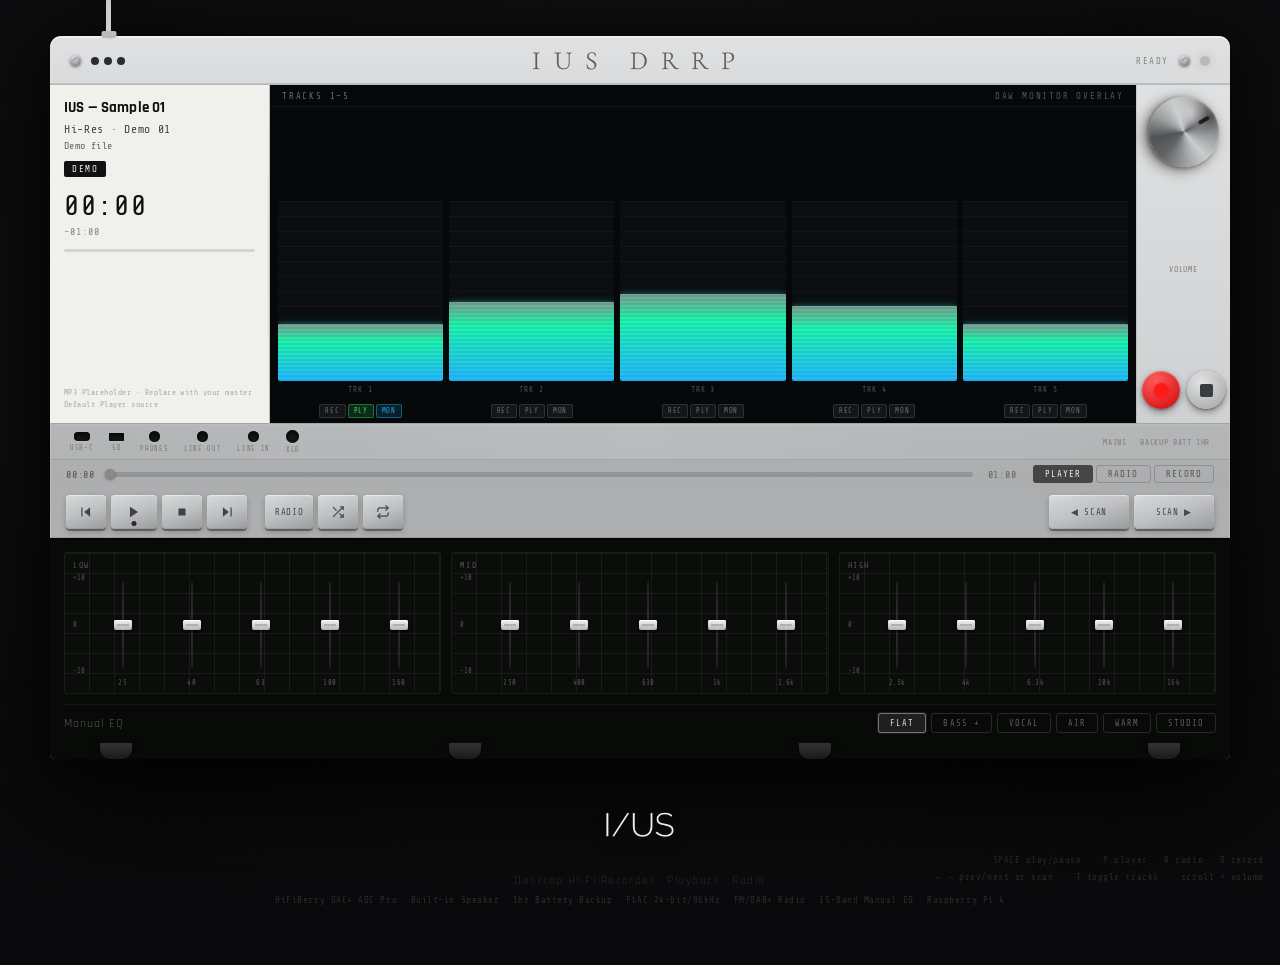
==== commit d069b20d: "Add files via upload" ====
--- a/index.html
+++ b/index.html
@@ -1,131 +1,1352 @@
 <!DOCTYPE html>
 <html lang="en">
 <head>
-  <meta charset="UTF-8" />
-  <meta name="viewport" content="width=device-width, initial-scale=1.0" />
-  <title>IUS DRRP Demo</title>
-  <link rel="preconnect" href="https://fonts.googleapis.com">
-  <link rel="preconnect" href="https://fonts.gstatic.com" crossorigin>
-  <link href="https://fonts.googleapis.com/css2?family=Rajdhani:wght@400;500;600;700&family=Share+Tech+Mono&display=swap" rel="stylesheet">
-  <link rel="stylesheet" href="styles.css" />
+<meta charset="UTF-8"/>
+<meta name="viewport" content="width=device-width, initial-scale=1.0"/>
+<title>IUS DRRP Desktop</title>
+<link rel="preconnect" href="https://fonts.googleapis.com"/>
+<link href="https://fonts.googleapis.com/css2?family=Cormorant+Garamond:wght@300;400&family=Share+Tech+Mono&family=Rajdhani:wght@300;400;500;600;700&display=swap" rel="stylesheet"/>
+<style>
+/* ═══════════════════════════════════════════════
+   RESET + TOKENS
+═══════════════════════════════════════════════ */
+*,*::before,*::after{box-sizing:border-box;margin:0;padding:0}
+:root{
+  /* Housing */
+  --h-top:#e0e1e2; --h-mid:#cfd0d1; --h-dark:#b8b9ba; --h-edge:#9a9b9c;
+  --h-shadow:#777; --h-hi:rgba(255,255,255,.48);
+  /* Display */
+  --d-bg:#06080a; --d-dark:#0b0e11; --d-grid:rgba(255,255,255,.055);
+  --d-green:#3dff7a; --d-amber:#ffb020; --d-cyan:#22ddff;
+  --d-teal1:#1ef5b0; --d-teal2:#22b8ff;
+  --d-red:#ff2a3c; --d-white:#e8eeea;
+  /* Info panel */
+  --inf-bg:#f0f0ec; --inf-border:#c0c0b8;
+  /* Buttons */
+  --btn-hi:#d8d9da; --btn-mid:#bfc0c2; --btn-lo:#9a9b9d;
+  /* Fonts */
+  --f-serif:'Cormorant Garamond',serif;
+  --f-mono:'Share Tech Mono',monospace;
+  --f-ui:'Rajdhani',sans-serif;
+  /* EQ */
+  --eq-bg:#080a08; --eq-grid:rgba(255,255,255,.055);
+}
+html,body{
+  min-height:100%;background:#0d0d10;
+  font-family:var(--f-ui);color:#d0d0cc;
+  -webkit-font-smoothing:antialiased;
+}
+body{
+  display:flex;flex-direction:column;align-items:center;
+  justify-content:flex-start;
+  min-height:100vh;padding:36px 12px 60px;
+  background:radial-gradient(ellipse 80% 60% at 50% 35%,#161618 0%,#0a0a0c 100%);
+}
+/* grain */
+body::before{
+  content:'';position:fixed;inset:0;pointer-events:none;opacity:.35;
+  mix-blend-mode:overlay;z-index:0;
+  background-image:url("data:image/svg+xml,%3Csvg viewBox='0 0 200 200' xmlns='http://www.w3.org/2000/svg'%3E%3Cfilter id='n'%3E%3CfeTurbulence type='fractalNoise' baseFrequency='.9' numOctaves='4' stitchTiles='stitch'/%3E%3C/filter%3E%3Crect width='100%25' height='100%25' filter='url(%23n)' opacity='.03'/%3E%3C/svg%3E");
+  background-size:200px;
+}
+
+/* ═══════════════════════════════════════════════
+   DEVICE SHELL
+═══════════════════════════════════════════════ */
+.device{
+  position:relative;z-index:10;
+  width:min(1180px,100%);
+  filter:
+    drop-shadow(0 30px 60px rgba(0,0,0,.8))
+    drop-shadow(0 6px 18px rgba(0,0,0,.5));
+  animation:unitIn .8s cubic-bezier(.16,1,.3,1) both;
+}
+
+/* Antenna */
+.antenna{
+  position:absolute;top:-52px;left:56px;
+  width:5px;height:54px;
+  background:linear-gradient(180deg,#b8b9ba,#ccc 40%,var(--h-mid) 100%);
+  border-radius:3px 3px 0 0;
+  box-shadow:1px 0 2px rgba(0,0,0,.28);
+  transform-origin:bottom center;
+}
+.antenna::before{
+  content:'';position:absolute;top:-6px;left:50%;transform:translateX(-50%);
+  width:9px;height:9px;border-radius:50%;
+  background:radial-gradient(circle at 38% 32%,#ddd,#888);
+  box-shadow:0 1px 4px rgba(0,0,0,.45);
+}
+.antenna-base{
+  position:absolute;bottom:0;left:50%;transform:translateX(-50%);
+  width:15px;height:7px;border-radius:2px;
+  background:linear-gradient(180deg,#bbb,var(--h-dark));
+}
+
+/* Main housing box */
+.housing{
+  border-radius:11px 11px 5px 5px;overflow:hidden;
+  background-image:
+    repeating-linear-gradient(0deg,transparent,transparent 3px,rgba(255,255,255,.007) 3px,rgba(255,255,255,.007) 6px),
+    linear-gradient(180deg,var(--h-top) 0%,var(--h-mid) 18%,var(--h-dark) 60%,var(--h-edge) 100%);
+  box-shadow:
+    inset 0 2px 1px rgba(255,255,255,.48),
+    inset 0 -1px 1px rgba(0,0,0,.28),
+    inset 1px 0 1px rgba(255,255,255,.28),
+    inset -1px 0 1px rgba(255,255,255,.18);
+}
+
+/* ═══ TOP RAIL ═══ */
+.top-rail{
+  display:flex;align-items:center;
+  padding:9px 20px 7px;
+  border-bottom:1px solid rgba(0,0,0,.12);
+  gap:0;position:relative;
+}
+.top-rail-left{display:flex;align-items:center;gap:10px;min-width:180px}
+.screw{
+  width:11px;height:11px;border-radius:50%;flex-shrink:0;
+  background:radial-gradient(circle at 38% 32%,#dde,#aaa 45%,#666 100%);
+  box-shadow:0 1px 3px rgba(0,0,0,.5),inset 0 1px 1px rgba(255,255,255,.4);
+  position:relative;
+}
+.screw::after{
+  content:'';position:absolute;inset:3px;
+  border-top:1.5px solid rgba(0,0,0,.45);border-radius:50%;transform:rotate(-35deg);
+}
+.leds{display:flex;gap:5px;align-items:center}
+.led{
+  width:8px;height:8px;border-radius:50%;
+  background:#2a2c30;transition:all .35s ease;
+}
+.led.g{background:var(--d-green);box-shadow:0 0 8px var(--d-green);animation:ledBreathe 2.5s ease-in-out infinite}
+.led.a{background:var(--d-amber);box-shadow:0 0 8px var(--d-amber)}
+.led.r{background:var(--d-red);box-shadow:0 0 9px var(--d-red);animation:recBlink .85s ease-in-out infinite}
+
+.brand{
+  flex:1;text-align:center;
+  font-family:var(--f-serif);font-size:26px;font-weight:300;
+  letter-spacing:.5em;color:rgba(50,50,50,.75);
+  -webkit-text-stroke:.4px rgba(40,40,40,.5);
+  text-shadow:0 1px 0 rgba(255,255,255,.5);
+  user-select:none;
+}
+.top-rail-right{
+  display:flex;align-items:center;gap:10px;
+  min-width:180px;justify-content:flex-end;
+}
+.status-text{
+  font-family:var(--f-mono);font-size:9px;letter-spacing:.18em;
+  color:rgba(0,0,0,.4);
+}
+.status-led{
+  width:10px;height:10px;border-radius:50%;
+  background:#2a2c30;transition:all .35s ease;
+}
+.status-led.on{background:var(--d-green);box-shadow:0 0 8px var(--d-green)}
+
+/* ═══ MAIN DISPLAY AREA ═══ */
+.display-area{
+  display:grid;
+  grid-template-columns:220px 1fr 94px;
+  gap:0;
+  background:rgba(0,0,0,.06);
+  border-top:1px solid rgba(0,0,0,.1);
+  border-bottom:1px solid rgba(0,0,0,.08);
+  min-height:340px;
+}
+
+/* Left: white info panel */
+.info-panel{
+  background:var(--inf-bg);
+  border-right:1px solid var(--inf-border);
+  padding:14px 14px 12px;
+  display:flex;flex-direction:column;gap:4px;
+  position:relative;overflow:hidden;
+}
+.info-panel::after{
+  content:'';position:absolute;top:0;right:0;bottom:0;
+  width:2px;background:linear-gradient(180deg,transparent,rgba(0,0,0,.06),transparent);
+}
+.inf-name{font-family:var(--f-ui);font-size:15px;font-weight:700;color:#111;letter-spacing:.01em;line-height:1.2}
+.inf-quality{font-family:var(--f-mono);font-size:11.5px;color:#444;letter-spacing:.06em;margin-top:2px}
+.inf-kbps{font-family:var(--f-mono);font-size:10px;color:#666;letter-spacing:.04em}
+.inf-badge{
+  display:inline-block;margin-top:6px;padding:3px 8px;
+  background:#111;color:#f0f0ee;
+  font-family:var(--f-mono);font-size:9px;letter-spacing:.18em;border-radius:2px;
+}
+.inf-badge.rec{background:#cc0000}
+.inf-badge.radio{background:#995500}
+.inf-time{
+  font-family:var(--f-mono);font-size:28px;font-weight:400;
+  color:#111;letter-spacing:.06em;margin-top:10px;line-height:1;
+}
+.inf-remain{font-family:var(--f-mono);font-size:10px;color:#888;letter-spacing:.1em;margin-top:2px}
+.inf-progress{height:3px;background:rgba(0,0,0,.12);border-radius:2px;overflow:hidden;margin-top:8px}
+.inf-prog-fill{height:100%;background:linear-gradient(90deg,#222,#555);border-radius:2px;transition:width .5s linear;width:0%}
+/* Spacer */
+.inf-spacer{flex:1}
+/* Mode info lines at bottom of info panel */
+.inf-source{font-family:var(--f-mono);font-size:8px;color:#aaa;letter-spacing:.06em;margin-top:4px;line-height:1.5}
+
+/* Centre: DAW / waveform display */
+.daw-display{
+  background:var(--d-bg);
+  position:relative;overflow:hidden;
+  display:flex;flex-direction:column;
+}
+/* DAW scanlines */
+.daw-display::after{
+  content:'';position:absolute;inset:0;pointer-events:none;z-index:8;
+  background:repeating-linear-gradient(0deg,transparent,transparent 2px,rgba(0,0,0,.07) 2px,rgba(0,0,0,.07) 4px);
+}
+/* DAW header bar */
+.daw-header{
+  display:flex;align-items:center;justify-content:space-between;
+  padding:6px 12px 5px;
+  border-bottom:1px solid rgba(255,255,255,.05);
+  flex-shrink:0;z-index:9;position:relative;
+}
+.daw-label{
+  font-family:var(--f-mono);font-size:9px;letter-spacing:.2em;color:rgba(255,255,255,.4);
+}
+.daw-label.right{color:rgba(255,255,255,.3)}
+
+/* Track columns area */
+.daw-tracks{
+  flex:1;display:flex;align-items:flex-end;
+  padding:8px 8px 0;gap:6px;position:relative;z-index:2;
+}
+.track-col{
+  flex:1;display:flex;flex-direction:column;align-items:center;
+  justify-content:flex-end;gap:4px;
+}
+.track-label{
+  font-family:var(--f-mono);font-size:8px;letter-spacing:.12em;
+  color:rgba(255,255,255,.3);margin-bottom:2px;
+}
+.track-bars-wrap{
+  width:100%;position:relative;
+  height:180px;display:flex;align-items:flex-end;
+  background:rgba(255,255,255,.025);border-radius:2px;overflow:hidden;
+}
+.track-bar-bg{
+  position:absolute;inset:0;
+  background:repeating-linear-gradient(0deg,transparent,transparent 14px,rgba(255,255,255,.04) 14px,rgba(255,255,255,.04) 15px);
+}
+.track-bar{
+  position:absolute;bottom:0;left:0;right:0;
+  background:linear-gradient(0deg,#22b8ff 0%,#1ef5b0 70%,rgba(200,255,230,.6) 100%);
+  border-radius:1px 1px 0 0;
+  transition:height .06s linear;
+  box-shadow:0 0 12px rgba(30,245,176,.2),0 0 4px rgba(34,184,255,.4);
+  will-change:height;
+}
+/* Track row buttons */
+.track-btns{
+  display:flex;gap:2px;padding:4px 2px 5px;
+  z-index:3;
+}
+.trk-btn{
+  padding:2px 5px;border:1px solid rgba(255,255,255,.12);border-radius:2px;
+  background:rgba(255,255,255,.06);
+  font-family:var(--f-mono);font-size:7px;letter-spacing:.1em;
+  color:rgba(255,255,255,.4);cursor:pointer;transition:all .18s;outline:none;
+}
+.trk-btn:hover{background:rgba(255,255,255,.12);color:rgba(255,255,255,.8)}
+.trk-btn.on{background:rgba(255,176,32,.2);border-color:rgba(255,176,32,.4);color:rgba(255,176,32,.9)}
+.trk-btn.on.mon{background:rgba(34,184,255,.15);border-color:rgba(34,184,255,.4);color:rgba(34,184,255,.9)}
+.trk-btn.on.ply{background:rgba(61,255,122,.15);border-color:rgba(61,255,122,.35);color:rgba(61,255,122,.9)}
+/* Waveform canvas (shown in non-DAW modes) */
+.wave-canvas-wrap{
+  position:absolute;inset:0;z-index:2;opacity:0;transition:opacity .35s;
+}
+.wave-canvas-wrap.show{opacity:1}
+.wave-canvas-wrap canvas{width:100%;height:100%;display:block}
+/* Radio freq overlay */
+.radio-overlay{
+  position:absolute;inset:0;z-index:5;
+  display:flex;flex-direction:column;align-items:center;justify-content:center;gap:6px;
+  opacity:0;transition:opacity .3s;pointer-events:none;
+}
+.radio-overlay.show{opacity:1}
+.radio-freq-big{font-family:var(--f-mono);font-size:48px;color:var(--d-amber);letter-spacing:.06em;text-shadow:0 0 24px var(--d-amber),0 0 60px rgba(255,176,32,.2)}
+.radio-band-big{font-family:var(--f-mono);font-size:11px;letter-spacing:.5em;color:rgba(255,176,32,.6)}
+.radio-stn{font-family:var(--f-mono);font-size:13px;color:var(--d-cyan);letter-spacing:.14em}
+/* Rec overlay */
+.rec-dot-overlay{
+  position:absolute;bottom:8px;right:10px;z-index:6;
+  font-family:var(--f-mono);font-size:9px;color:var(--d-red);letter-spacing:.2em;
+  opacity:0;transition:opacity .3s;
+}
+.rec-dot-overlay.show{opacity:1;animation:recBlink .85s ease-in-out infinite}
+
+/* Right cluster */
+.right-cluster{
+  display:flex;flex-direction:column;align-items:center;
+  justify-content:space-between;
+  padding:12px 8px 14px;gap:10px;
+  border-left:1px solid rgba(0,0,0,.1);
+  background:linear-gradient(180deg,var(--h-top),var(--h-mid));
+}
+/* Main knob */
+.main-knob{
+  width:70px;height:70px;border-radius:50%;
+  cursor:ns-resize;user-select:none;position:relative;
+  background:
+    radial-gradient(ellipse 55% 38% at 32% 28%,rgba(255,255,255,.44) 0%,transparent 58%),
+    conic-gradient(from 0deg,#505254,#9a9c9e,#caccce,#9a9c9e,#626466,#505254,#9a9c9e,#caccce,#9a9c9e,#505254);
+  box-shadow:0 5px 14px rgba(0,0,0,.55),0 2px 4px rgba(0,0,0,.35),inset 0 1px 2px rgba(255,255,255,.22);
+  transition:transform .08s ease;
+  flex-shrink:0;
+}
+.main-knob:active{transform:scale(.97)}
+.knob-notch{
+  position:absolute;top:6px;left:50%;transform:translateX(-50%);
+  width:4px;height:12px;background:rgba(0,0,0,.72);border-radius:2px;
+}
+.knob-label{
+  font-family:var(--f-mono);font-size:8px;letter-spacing:.12em;
+  color:rgba(0,0,0,.42);text-align:center;flex-shrink:0;
+}
+/* Rec buttons */
+.rec-group{display:flex;gap:7px;align-items:center;flex-shrink:0}
+.hw-btn{
+  width:38px;height:38px;border-radius:50%;border:none;cursor:pointer;
+  display:flex;align-items:center;justify-content:center;
+  box-shadow:0 3px 7px rgba(0,0,0,.4),0 1px 2px rgba(0,0,0,.3),inset 0 1px 1px rgba(255,255,255,.28);
+  transition:all .1s;outline:none;
+}
+.hw-btn:active{transform:translateY(1px);box-shadow:0 1px 3px rgba(0,0,0,.4)}
+.hw-btn.rec-btn{
+  background:radial-gradient(circle at 38% 30%,#ff6666,#c00);
+}
+.hw-btn.rec-btn::after{
+  content:'';width:15px;height:15px;border-radius:50%;
+  background:#ff1a1a;box-shadow:0 0 8px rgba(255,0,0,.7);
+}
+.hw-btn.rec-btn.armed::after{animation:recBlink .6s ease-in-out infinite}
+.hw-btn.stop-btn{
+  background:radial-gradient(circle at 38% 30%,#e2e3e4,#a0a2a4);
+}
+.hw-btn.stop-btn::after{
+  content:'';width:13px;height:13px;border-radius:2px;background:#3a3c3e;
+}
+
+/* ═══ PORT STRIP ═══ */
+.port-strip{
+  display:flex;align-items:center;gap:16px;
+  padding:5px 20px 5px;
+  border-top:1px solid rgba(255,255,255,.06);
+  border-bottom:1px solid rgba(0,0,0,.1);
+  background:linear-gradient(90deg,rgba(0,0,0,.04),transparent,rgba(0,0,0,.04));
+}
+.port{display:flex;flex-direction:column;align-items:center;gap:3px}
+.port-hole{background:#141618;box-shadow:inset 0 2px 5px rgba(0,0,0,.85),0 1px 0 rgba(255,255,255,.1)}
+.port-hole.usbc{width:16px;height:9px;border-radius:4px}
+.port-hole.sd{width:15px;height:8px;border-radius:1px}
+.port-hole.jack{width:11px;height:11px;border-radius:50%}
+.port-hole.xlr{width:13px;height:13px;border-radius:50%}
+.port-lbl{font-family:var(--f-mono);font-size:6.5px;color:rgba(0,0,0,.35);letter-spacing:.1em}
+.port-strip-right{margin-left:auto;font-family:var(--f-mono);font-size:8px;color:rgba(0,0,0,.3);letter-spacing:.08em}
+
+/* ═══ PROGRESS ROW ═══ */
+.progress-row{
+  display:flex;align-items:center;gap:8px;
+  padding:5px 16px 4px;
+  background:rgba(0,0,0,.06);
+}
+.prog-time{font-family:var(--f-mono);font-size:10px;color:rgba(0,0,0,.5);letter-spacing:.08em;flex-shrink:0;min-width:36px}
+.prog-track{
+  flex:1;height:5px;background:rgba(0,0,0,.14);border-radius:3px;
+  overflow:visible;cursor:pointer;position:relative;
+}
+.prog-fill{height:100%;background:linear-gradient(90deg,#444,#666);border-radius:3px;transition:width .5s linear;width:0%;pointer-events:none}
+/* Scrubber dot */
+.prog-track::after{
+  content:'';position:absolute;top:50%;transform:translate(-50%,-50%);
+  width:10px;height:10px;border-radius:50%;background:#888;
+  box-shadow:0 1px 3px rgba(0,0,0,.4);
+  left:var(--prog-pct,0%);transition:left .5s linear;
+}
+.prog-total{font-family:var(--f-mono);font-size:10px;color:rgba(0,0,0,.4);letter-spacing:.08em;flex-shrink:0;min-width:36px;text-align:right}
+/* Mode tabs */
+.mode-tabs{display:flex;gap:3px;margin-left:8px}
+.mode-tab{
+  padding:3px 11px;border:1px solid rgba(0,0,0,.18);border-radius:3px;
+  background:transparent;cursor:pointer;outline:none;
+  font-family:var(--f-mono);font-size:9px;letter-spacing:.12em;
+  color:rgba(0,0,0,.5);transition:all .15s;
+}
+.mode-tab.active{background:rgba(0,0,0,.6);color:#e8e8e4;border-color:transparent}
+.mode-tab:hover:not(.active){background:rgba(0,0,0,.1)}
+
+/* ═══ TRANSPORT ROW ═══ */
+.transport-row{
+  display:flex;align-items:center;gap:5px;
+  padding:8px 16px 8px;
+  background:linear-gradient(180deg,rgba(0,0,0,.05),rgba(0,0,0,.02));
+  border-bottom:1px solid rgba(0,0,0,.09);
+}
+.t-btn{
+  height:34px;border:none;border-radius:4px;cursor:pointer;
+  display:flex;align-items:center;justify-content:center;gap:4px;
+  font-family:var(--f-mono);font-size:9px;color:rgba(40,42,46,.8);
+  letter-spacing:.07em;outline:none;flex-shrink:0;padding:0 10px;
+  background:linear-gradient(162deg,var(--btn-hi) 0%,var(--btn-mid) 50%,var(--btn-lo) 100%);
+  box-shadow:0 2px 0 rgba(0,0,0,.35),0 3px 6px rgba(0,0,0,.22),inset 0 1px 1px rgba(255,255,255,.5),inset 0 -1px 0 rgba(0,0,0,.08);
+  transition:all .08s ease;user-select:none;
+  min-width:40px;
+}
+.t-btn svg{width:14px;height:14px;flex-shrink:0;pointer-events:none}
+.t-btn svg polygon,.t-btn svg rect{fill:rgba(35,38,44,.82)}
+.t-btn svg line{stroke:rgba(35,38,44,.82);stroke-width:2;fill:none;stroke-linecap:round}
+.t-btn svg path{stroke:rgba(35,38,44,.78);stroke-width:2;fill:none;stroke-linecap:round;stroke-linejoin:round}
+.t-btn:hover{background:linear-gradient(162deg,#dcdee0 0%,#cacccf 50%,#9a9c9f 100%)}
+.t-btn:active,.t-btn.pressed{transform:translateY(2px);box-shadow:0 0 0 rgba(0,0,0,.35),inset 0 1px 2px rgba(0,0,0,.18)}
+.t-btn.play-btn{position:relative;min-width:46px}
+.play-led{
+  position:absolute;bottom:3px;left:50%;transform:translateX(-50%);
+  width:5px;height:5px;border-radius:50%;background:#2a2a2a;transition:all .3s;
+}
+.t-btn.playing .play-led{background:#22cc44;box-shadow:0 0 6px #22cc44}
+.t-sep{width:8px;flex-shrink:0}
+.t-right{margin-left:auto;display:flex;gap:5px}
+.t-btn.scan-btn{min-width:80px}
+.t-btn.mode-lit{
+  background:linear-gradient(162deg,#7a7c7e 0%,#646668 50%,#4c4e50 100%);
+  color:rgba(218,222,218,.9);
+  box-shadow:0 1px 0 rgba(0,0,0,.4),inset 0 2px 3px rgba(0,0,0,.25);
+}
+
+/* ═══════════════════════════════════════════════
+   EQ SECTION
+═══════════════════════════════════════════════ */
+.eq-section{
+  background:var(--eq-bg);
+  border-top:2px solid rgba(0,0,0,.6);
+  padding:12px 14px 10px;
+}
+.eq-banks{display:flex;gap:10px}
+.eq-bank{
+  flex:1;padding:8px 8px 6px;
+  border:1px solid rgba(255,255,255,.06);border-radius:3px;
+  background:rgba(255,255,255,.015);position:relative;overflow:hidden;
+}
+/* Grid lines in bank */
+.eq-bank::before{
+  content:'';position:absolute;inset:0;pointer-events:none;
+  background-image:
+    repeating-linear-gradient(0deg,transparent,transparent 19px,var(--eq-grid) 19px,var(--eq-grid) 20px),
+    repeating-linear-gradient(90deg,transparent,transparent 24px,var(--eq-grid) 24px,var(--eq-grid) 25px);
+}
+.eq-bank-name{
+  font-family:var(--f-mono);font-size:8px;letter-spacing:.2em;
+  color:rgba(255,255,255,.3);margin-bottom:5px;
+}
+.eq-db-row{
+  display:flex;align-items:flex-start;gap:4px;
+}
+.eq-db-col{
+  display:flex;flex-direction:column;justify-content:space-between;
+  height:100px;flex-shrink:0;
+}
+.eq-db-col span{
+  font-family:var(--f-mono);font-size:7px;color:rgba(255,255,255,.28);
+  display:block;line-height:1;
+}
+.eq-faders-row{display:flex;flex:1;gap:2px}
+.eq-fader-col{
+  flex:1;display:flex;flex-direction:column;align-items:center;gap:4px;
+}
+.fader-wrap{
+  position:relative;width:100%;height:100px;
+  display:flex;align-items:center;justify-content:center;
+  cursor:ns-resize;
+}
+/* Track line */
+.fader-track{
+  width:2px;height:86px;
+  background:linear-gradient(180deg,rgba(255,255,255,.07),rgba(255,255,255,.14),rgba(255,255,255,.07));
+  border-radius:1px;position:relative;
+}
+/* Zero line */
+.fader-track::after{
+  content:'';position:absolute;top:50%;transform:translateY(-50%);
+  left:-5px;right:-5px;height:1px;background:rgba(255,255,255,.14);
+}
+/* Fader knob */
+.fader-knob{
+  position:absolute;left:50%;transform:translate(-50%,-50%);
+  width:18px;height:10px;border-radius:2px;
+  background:linear-gradient(180deg,rgba(255,255,255,.96),rgba(200,202,204,.88));
+  box-shadow:0 2px 5px rgba(0,0,0,.65),0 1px 1px rgba(0,0,0,.3),inset 0 1px 0 rgba(255,255,255,.92);
+  cursor:ns-resize;z-index:5;top:50%;
+}
+.fader-knob::after{
+  content:'';position:absolute;
+  inset:4px 3px;border-top:1px solid rgba(0,0,0,.18);border-bottom:1px solid rgba(0,0,0,.18);
+}
+.fader-freq{
+  font-family:var(--f-mono);font-size:7px;color:rgba(255,255,255,.3);
+  letter-spacing:.04em;text-align:center;
+}
+/* EQ footer */
+.eq-footer{
+  display:flex;align-items:center;justify-content:space-between;
+  margin-top:10px;padding-top:8px;
+  border-top:1px solid rgba(255,255,255,.05);
+}
+.eq-footer-label{
+  font-family:var(--f-ui);font-size:12px;font-weight:400;
+  color:rgba(255,255,255,.32);letter-spacing:.08em;
+}
+.eq-presets{display:flex;gap:5px;flex-wrap:wrap}
+.eq-p-btn{
+  padding:4px 11px;border:1px solid rgba(255,255,255,.12);border-radius:3px;
+  background:transparent;color:rgba(255,255,255,.35);
+  font-family:var(--f-mono);font-size:8.5px;letter-spacing:.12em;
+  cursor:pointer;transition:all .15s;outline:none;
+}
+.eq-p-btn:hover{border-color:rgba(255,255,255,.32);color:rgba(255,255,255,.72);background:rgba(255,255,255,.06)}
+.eq-p-btn.active{
+  border-color:rgba(255,255,255,.38);color:rgba(255,255,255,.85);
+  background:rgba(255,255,255,.09);
+  box-shadow:0 0 0 1px rgba(255,255,255,.08);
+}
+
+/* ═══ FEET ═══ */
+.feet-row{
+  display:flex;justify-content:space-between;padding:0 50px;
+  background:var(--eq-bg);
+}
+.foot{
+  width:32px;height:16px;
+  background:linear-gradient(180deg,#333,#1a1a1a);
+  border-radius:0 0 10px 10px;
+  box-shadow:0 4px 10px rgba(0,0,0,.6);
+}
+
+
+.brand-logo-wrap{display:flex;justify-content:center;align-items:center;margin-bottom:8px;}
+.brand-logo{width:76px;height:76px;object-fit:contain;filter:drop-shadow(0 6px 12px rgba(0,0,0,.35)) saturate(1.02);opacity:.95}
+.d-brand{display:none}
+
+/* ═══ DEVICE INFO ═══ */
+.device-info{
+  margin-top:30px;text-align:center;z-index:10;
+  animation:fadeUp .9s .4s both;
+}
+.d-brand{font-family:var(--f-serif);font-size:13px;font-weight:300;letter-spacing:.6em;color:rgba(255,255,255,.3);margin-bottom:5px}
+.d-tag{font-family:var(--f-ui);font-size:12px;font-weight:300;color:rgba(255,255,255,.18);letter-spacing:.12em;margin-bottom:7px}
+.d-specs{display:flex;flex-wrap:wrap;justify-content:center;font-family:var(--f-mono);font-size:9px;color:rgba(255,255,255,.14);letter-spacing:.06em;gap:0 4px}
+.d-specs .dot{color:rgba(255,255,255,.1)}
+
+/* kbd hint */
+.kbd-hint{
+  position:fixed;bottom:14px;right:16px;
+  font-family:var(--f-mono);font-size:9px;line-height:1.9;
+  color:rgba(255,255,255,.14);letter-spacing:.06em;text-align:right;
+  pointer-events:none;animation:fadeUp .8s 2s both;
+}
+@media(max-width:640px){.kbd-hint{display:none}}
+
+/* ═══ KEYFRAMES ═══ */
+@keyframes unitIn{from{opacity:0;transform:translateY(22px) scale(.98)}to{opacity:1;transform:none}}
+@keyframes fadeUp{from{opacity:0;transform:translateY(12px)}to{opacity:1;transform:none}}
+@keyframes recBlink{0%,100%{opacity:1}50%{opacity:.18}}
+@keyframes ledBreathe{0%,100%{opacity:1}50%{opacity:.35}}
+
+/* scrolling text */
+@keyframes marquee{0%,15%{transform:translateX(0)}80%,100%{transform:translateX(var(--mq-dist,0px))}}
+.scrolling{animation:marquee 7s ease-in-out infinite}
+
+/* Responsive */
+@media(max-width:860px){
+  .display-area{grid-template-columns:175px 1fr 82px}
+  .info-panel{padding:10px}
+  .inf-time{font-size:22px}
+}
+@media(max-width:640px){
+  .display-area{grid-template-columns:140px 1fr 76px}
+  .brand{font-size:18px;letter-spacing:.3em}
+}
+</style>
 </head>
 <body>
-  <div class="app-shell">
-    <header class="topbar">
-      <div>
-        <div class="brand">I U S &nbsp; D R R P</div>
-        <div class="sub">Desktop Hi‑Fi Recorder · Playback · Radio</div>
+
+<!-- ══════════════ DEVICE ══════════════ -->
+<div class="device">
+  <div class="antenna"><div class="antenna-base"></div></div>
+  <div class="housing">
+
+    <!-- ── TOP RAIL ── -->
+    <div class="top-rail">
+      <div class="top-rail-left">
+        <div class="screw"></div>
+        <div class="leds">
+          <div class="led" id="ledA"></div>
+          <div class="led" id="ledB"></div>
+          <div class="led" id="ledC"></div>
+        </div>
       </div>
-      <div class="status-cluster">
-        <span id="statusBadge" class="status-badge amber">PLAYER</span>
-        <span id="statusText" class="status-text">Ready</span>
+      <div class="brand">IUS DRRP</div>
+      <div class="top-rail-right">
+        <span class="status-text" id="topStatusTxt">STANDBY</span>
+        <div class="screw"></div>
+        <div class="status-led" id="statusLed"></div>
       </div>
-    </header>
-
-    <main class="layout">
-      <section class="panel hero-panel">
-        <div class="hero-top">
-          <div class="mode-tabs">
-            <button class="mode-tab active" data-mode="player">Player</button>
-            <button class="mode-tab" data-mode="radio">Radio</button>
-            <button class="mode-tab" data-mode="record">Record</button>
-          </div>
-          <button id="toggleTracks" class="ghost-btn">Tracks overlay</button>
+    </div>
+
+    <!-- ── MAIN DISPLAY ── -->
+    <div class="display-area">
+
+      <!-- Left: info panel -->
+      <div class="info-panel">
+        <div class="inf-name" id="infName">IUS — Track 04</div>
+        <div class="inf-quality" id="infQuality">Hi-Res · 49/32</div>
+        <div class="inf-kbps" id="infKbps">2304kbps</div>
+        <div><span class="inf-badge" id="infBadge">HI-RES</span></div>
+        <div class="inf-time" id="infTime">00:00</div>
+        <div class="inf-remain" id="infRemain">--:--</div>
+        <div class="inf-progress"><div class="inf-prog-fill" id="infProgFill"></div></div>
+        <div class="inf-spacer"></div>
+        <div class="inf-source" id="infSource">FLAC · 24-bit / 48kHz<br>HiFiBerry DAC+ ADC Pro</div>
+      </div>
+
+      <!-- Centre: DAW monitor display -->
+      <div class="daw-display" id="dawDisplay">
+        <div class="daw-header">
+          <span class="daw-label" id="dawLabelLeft">TRACKS 1–5</span>
+          <span class="daw-label right" id="dawLabelRight">DAW MONITOR OVERLAY</span>
         </div>
 
-        <div class="display-wrap">
-          <canvas id="spectrumCanvas" width="980" height="280" aria-label="audio visualizer"></canvas>
-          <div id="overlayTracks" class="tracks-overlay show"></div>
-          <div id="radioPanel" class="radio-panel hidden">
-            <div class="radio-line"><span>Station</span><strong id="radioName">BBC Radio 6 Music</strong></div>
-            <div class="radio-line"><span>Genre</span><strong id="radioGenre">Alternative</strong></div>
-            <div class="radio-line"><span>Country</span><strong id="radioCountry">UK</strong></div>
-            <div class="radio-line"><span>Stream</span><strong id="radioFormat">MP3/AAC</strong></div>
-          </div>
-          <div id="recordPanel" class="record-panel hidden">
-            <div class="rec-dot"></div>
-            <div>
-              <div class="rec-title">Mic monitor / browser capture</div>
-              <div id="recordHint" class="rec-hint">Grant microphone access, then press arm.</div>
-            </div>
-          </div>
+        <!-- 5 track columns -->
+        <div class="daw-tracks" id="dawTracks">
+          <!-- built by JS -->
         </div>
 
-        <div class="transport">
-          <button id="prevBtn" class="transport-btn">⏮</button>
-          <button id="playBtn" class="transport-btn play">▶</button>
-          <button id="pauseBtn" class="transport-btn">⏸</button>
-          <button id="stopBtn" class="transport-btn">⏹</button>
-          <button id="nextBtn" class="transport-btn">⏭</button>
-          <button id="scanPrevBtn" class="transport-btn radio-only">◀ Scan</button>
-          <button id="scanNextBtn" class="transport-btn radio-only">Scan ▶</button>
-          <button id="recordBtn" class="transport-btn record-only">● Arm</button>
-          <button id="recordStopBtn" class="transport-btn record-only">■ Save</button>
+        <!-- Waveform canvas (player/record mode) -->
+        <div class="wave-canvas-wrap" id="waveWrap">
+          <canvas id="waveCanvas"></canvas>
         </div>
 
-        <div class="meta-grid">
-          <div>
-            <div class="meta-label">Now playing</div>
-            <div id="trackTitle" class="meta-value">sample01.mp3</div>
-            <div id="trackArtist" class="meta-sub">Local demo track</div>
-          </div>
-          <div>
-            <div class="meta-label">Source</div>
-            <div id="sourceLabel" class="meta-value">Local library</div>
-            <div id="formatLabel" class="meta-sub">Web Audio chain active</div>
-          </div>
-          <div>
-            <div class="meta-label">Time</div>
-            <div id="timeText" class="meta-value mono">00:00 / 00:00</div>
-            <input id="seekBar" type="range" min="0" max="1000" value="0" />
-          </div>
-          <div>
-            <div class="meta-label">Output</div>
-            <div class="meta-value mono"><span id="volumeText">72</span>%</div>
-            <input id="volumeKnob" type="range" min="0" max="100" value="72" />
-          </div>
+        <!-- Radio overlay -->
+        <div class="radio-overlay" id="radioOverlay">
+          <div class="radio-band-big" id="radioBandBig">FM</div>
+          <div class="radio-freq-big" id="radioFreqBig">102.5</div>
+          <div class="radio-stn" id="radioStnBig">BBC Radio 6</div>
         </div>
-      </section>
-
-      <aside class="panel right-panel">
-        <section>
-          <div class="section-head">
-            <h2>Library</h2>
-            <span class="section-note">3 local placeholders</span>
-          </div>
-          <div id="playlist" class="playlist"></div>
-        </section>
-
-        <section>
-          <div class="section-head">
-            <h2>EQ</h2>
-            <select id="presetSelect">
-              <option value="flat">Flat</option>
-              <option value="bass">Bass +</option>
-              <option value="vocal">Vocal</option>
-              <option value="air">Air</option>
-              <option value="warm">Warm</option>
-              <option value="studio">Studio</option>
-            </select>
-          </div>
-          <canvas id="eqCanvas" width="360" height="170" aria-label="eq response graph"></canvas>
-          <div id="eqSliders" class="eq-sliders"></div>
-        </section>
-
-        <section>
-          <div class="section-head">
-            <h2>Radio</h2>
-            <span class="section-note">Free internet streams</span>
-          </div>
-          <div id="stationList" class="station-list"></div>
-        </section>
-      </aside>
-    </main>
+
+        <!-- Rec overlay -->
+        <div class="rec-dot-overlay" id="recDotOverlay">● REC</div>
+      </div>
+
+      <!-- Right cluster -->
+      <div class="right-cluster">
+        <div class="main-knob" id="mainKnob"><div class="knob-notch"></div></div>
+        <div class="knob-label">VOLUME</div>
+        <div class="rec-group">
+          <div class="hw-btn rec-btn" id="hwRecBtn" title="Record"></div>
+          <div class="hw-btn stop-btn" id="hwStopBtn" title="Stop"></div>
+        </div>
+      </div>
+
+    </div><!-- /display-area -->
+
+    <!-- ── PORT STRIP ── -->
+    <div class="port-strip">
+      <div class="port"><div class="port-hole usbc"></div><span class="port-lbl">USB-C</span></div>
+      <div class="port"><div class="port-hole sd"></div><span class="port-lbl">SD</span></div>
+      <div class="port"><div class="port-hole jack"></div><span class="port-lbl">PHONES</span></div>
+      <div class="port"><div class="port-hole jack"></div><span class="port-lbl">LINE OUT</span></div>
+      <div class="port"><div class="port-hole jack"></div><span class="port-lbl">LINE IN</span></div>
+      <div class="port"><div class="port-hole xlr"></div><span class="port-lbl">XLR</span></div>
+      <div class="port-strip-right">MAINS · BACKUP BATT 1HR</div>
+    </div>
+
+    <!-- ── PROGRESS ROW ── -->
+    <div class="progress-row">
+      <span class="prog-time" id="progLeft">00:00</span>
+      <div class="prog-track" id="progTrack">
+        <div class="prog-fill" id="progFill"></div>
+      </div>
+      <span class="prog-total" id="progRight">--:--</span>
+      <div class="mode-tabs">
+        <button class="mode-tab active" id="tabPlayer">PLAYER</button>
+        <button class="mode-tab" id="tabRadio">RADIO</button>
+        <button class="mode-tab" id="tabRecord">RECORD</button>
+      </div>
+    </div>
+
+    <!-- ── TRANSPORT ROW ── -->
+    <div class="transport-row">
+      <button class="t-btn" id="btnPrev" title="Previous">
+        <svg viewBox="0 0 24 24"><polygon points="19,20 9,12 19,4"/><line x1="5" y1="19" x2="5" y2="5"/></svg>
+      </button>
+      <button class="t-btn play-btn" id="btnPlay" title="Play / Pause">
+        <svg viewBox="0 0 24 24" id="playIcon"><polygon points="5,3 19,12 5,21"/></svg>
+        <svg viewBox="0 0 24 24" id="pauseIcon" style="display:none"><rect x="6" y="4" width="4" height="16"/><rect x="14" y="4" width="4" height="16"/></svg>
+        <div class="play-led"></div>
+      </button>
+      <button class="t-btn" id="btnStop" title="Stop">
+        <svg viewBox="0 0 24 24"><rect x="6" y="6" width="12" height="12"/></svg>
+      </button>
+      <button class="t-btn" id="btnNext" title="Next">
+        <svg viewBox="0 0 24 24"><polygon points="5,4 15,12 5,20"/><line x1="19" y1="5" x2="19" y2="19"/></svg>
+      </button>
+      <div class="t-sep"></div>
+      <button class="t-btn" id="btnRadioMode">RADIO</button>
+      <button class="t-btn" id="btnShuffle" title="Shuffle">
+        <svg viewBox="0 0 24 24"><path d="M16 3h5v5M4 20L21 3M21 16v5h-5M15 15l6 6M4 4l5 5"/></svg>
+      </button>
+      <button class="t-btn" id="btnRepeat" title="Repeat">
+        <svg viewBox="0 0 24 24"><path d="M17 1l4 4-4 4M3 11V9a4 4 0 014-4h14M7 23l-4-4 4-4M21 13v2a4 4 0 01-4 4H3"/></svg>
+      </button>
+      <div class="t-right">
+        <button class="t-btn scan-btn" id="btnScanPrev">◀ SCAN</button>
+        <button class="t-btn scan-btn" id="btnScanNext">SCAN ▶</button>
+      </div>
+    </div>
+
+    <!-- ══════════ MANUAL EQ ══════════ -->
+    <div class="eq-section">
+      <div class="eq-banks" id="eqBanks">
+        <!-- Built by JS: 3 banks × 5 faders -->
+      </div>
+      <div class="eq-footer">
+        <span class="eq-footer-label">Manual EQ</span>
+        <div class="eq-presets">
+          <button class="eq-p-btn active" data-p="flat">FLAT</button>
+          <button class="eq-p-btn" data-p="bass">BASS +</button>
+          <button class="eq-p-btn" data-p="vocal">VOCAL</button>
+          <button class="eq-p-btn" data-p="air">AIR</button>
+          <button class="eq-p-btn" data-p="warm">WARM</button>
+          <button class="eq-p-btn" data-p="studio">STUDIO</button>
+        </div>
+      </div>
+    </div>
+
+    <div class="feet-row">
+      <div class="foot"></div>
+      <div class="foot"></div>
+      <div class="foot"></div>
+      <div class="foot"></div>
+    </div>
+
+  </div><!-- /housing -->
+</div><!-- /device -->
+
+<div class="device-info">
+  <div class="brand-logo-wrap"><img class="brand-logo" src="assets/logo/official-logo.png" alt="IUS official logo"></div><div class="d-brand">I U S &nbsp; D R R P</div>
+  <div class="d-tag">Desktop Hi-Fi Recorder · Playback · Radio</div>
+  <div class="d-specs">
+    <span>HiFiBerry DAC+ ADC Pro</span><span class="dot"> · </span>
+    <span>Built-in Speaker</span><span class="dot"> · </span>
+    <span>1hr Battery Backup</span><span class="dot"> · </span>
+    <span>FLAC 24-bit/96kHz</span><span class="dot"> · </span>
+    <span>FM/DAB+ Radio</span><span class="dot"> · </span>
+    <span>15-Band Manual EQ</span><span class="dot"> · </span>
+    <span>Raspberry Pi 4</span>
   </div>
-
-  <audio id="playerAudio" preload="metadata" crossorigin="anonymous"></audio>
-  <audio id="radioAudio" preload="none" crossorigin="anonymous"></audio>
-
-  <script src="app.js"></script>
+</div>
+
+<div class="kbd-hint">
+  SPACE play/pause &nbsp;&nbsp; P player &nbsp; R radio &nbsp; D record<br>
+  ← → prev/next or scan &nbsp;&nbsp; T toggle tracks &nbsp;&nbsp; scroll = volume
+</div>
+
+<audio id="audioEl" preload="metadata" crossorigin="anonymous" style="display:none"></audio>
+<!-- ══════════════════════════════════════════════
+     SCRIPT
+══════════════════════════════════════════════ -->
+
+<script>
+(function(){
+'use strict';
+const $ = id => document.getElementById(id);
+const clamp = (v,a,b)=>Math.max(a,Math.min(b,v));
+const fmt = s => {
+  if(!Number.isFinite(s) || s < 0) return '--:--';
+  return `${String(Math.floor(s/60)).padStart(2,'0')}:${String(Math.floor(s%60)).padStart(2,'0')}`;
+};
+
+const audio = $('audioEl');
+const waveCanvas = $('waveCanvas');
+const waveCtx = waveCanvas.getContext('2d');
+
+const EQ_FREQS = [25,40,63,100,160,250,400,630,1000,1600,2500,4000,6300,10000,16000];
+const EQ_BANKS = [
+  {name:'LOW', idx:[0,1,2,3,4]},
+  {name:'MID', idx:[5,6,7,8,9]},
+  {name:'HIGH', idx:[10,11,12,13,14]}
+];
+const EQ_PRESETS = {
+  flat:   [0,0,0,0,0, 0,0,0,0,0, 0,0,0,0,0],
+  bass:   [4,4,3,2,1, 0,-1,-1,0,0, 0,1,1,0,0],
+  vocal:  [-2,-2,-1,0,0, 1,2,3,2,1, 0,-1,-1,0,1],
+  air:    [-1,-1,0,0,0, 0,0,0,0,1, 2,3,4,4,3],
+  warm:   [2,2,1,1,0, 0,-1,-1,0,0, 1,1,0,-1,-1],
+  studio: [0,0,1,1,0, 0,-1,0,1,1, 0,0,1,1,0]
+};
+const TRACKS = [
+  {artist:'IUS', title:'Sample 01', file:'assets/audio/sample01.mp3', quality:'Hi-Res · Demo 01', kbps:'Demo file', source:'MP3 Placeholder · Replace with your master<br>Default Player source', badge:'DEMO'},
+  {artist:'IUS', title:'Sample 02', file:'assets/audio/sample02.mp3', quality:'Hi-Res · Demo 02', kbps:'Demo file', source:'MP3 Placeholder · Replace with your master<br>Playlist slot 2', badge:'DEMO'},
+  {artist:'IUS', title:'Sample 03', file:'assets/audio/sample03.mp3', quality:'Hi-Res · Demo 03', kbps:'Demo file', source:'MP3 Placeholder · Replace with your master<br>Playlist slot 3', badge:'DEMO'}
+];
+const DEFAULT_STATIONS = [
+  {name:'BBC Radio 6 Music', country:'UK', genre:'Alternative', format:'AAC', url:'https://lstn.lv/bbcradio.m3u8?station=bbc_6music'},
+  {name:'Classic FM', country:'UK', genre:'Classical', format:'MP3', url:'https://media-ice.musicradio.com/ClassicFMMP3'},
+  {name:'KEXP 90.3 FM', country:'USA', genre:'Indie', format:'AAC', url:'https://kexp.streamguys1.com/kexp128.aac'},
+  {name:'NTS 1', country:'UK', genre:'Eclectic', format:'MP3', url:'https://stream-relay-geo.ntslive.net/stream'},
+  {name:'SomaFM Groove Salad', country:'USA', genre:'Ambient', format:'MP3', url:'https://ice1.somafm.com/groovesalad-128-mp3'}
+];
+
+const S = {
+  mode:'player',
+  playing:false,
+  recording:false,
+  volume:72,
+  trackIdx:0,
+  stationIdx:0,
+  eqValues:Array(15).fill(0),
+  eqPreset:'flat',
+  shuffle:false,
+  repeat:false,
+  knobAngle:-12,
+  showTracks:true,
+  stations:[...DEFAULT_STATIONS],
+  mediaRecorder:null,
+  micStream:null,
+  micSource:null,
+  monitorGain:null,
+  recordChunks:[],
+  micActive:false,
+  audioReady:false,
+};
+
+let audioCtx, mediaSource, analyser, gainNode, filters = [];
+let animationFrame = null;
+let trackBars = [];
+let faderRefs = [];
+
+function ensureAudioGraph(){
+  if(audioCtx) return;
+  const Ctx = window.AudioContext || window.webkitAudioContext;
+  audioCtx = new Ctx();
+  mediaSource = audioCtx.createMediaElementSource(audio);
+  let previous = mediaSource;
+  filters = EQ_FREQS.map((freq, i) => {
+    const f = audioCtx.createBiquadFilter();
+    f.type = 'peaking';
+    f.frequency.value = freq;
+    f.Q.value = 1.05;
+    f.gain.value = S.eqValues[i] || 0;
+    previous.connect(f);
+    previous = f;
+    return f;
+  });
+  gainNode = audioCtx.createGain();
+  gainNode.gain.value = S.volume / 100;
+  analyser = audioCtx.createAnalyser();
+  analyser.fftSize = 2048;
+  analyser.smoothingTimeConstant = 0.84;
+  previous.connect(gainNode);
+  gainNode.connect(analyser);
+  analyser.connect(audioCtx.destination);
+  S.audioReady = true;
+}
+
+async function unlockAudio(){
+  ensureAudioGraph();
+  if(audioCtx && audioCtx.state === 'suspended') {
+    try { await audioCtx.resume(); } catch (e) {}
+  }
+}
+
+function setKnobFromVolume(){
+  S.knobAngle = -135 + (S.volume/100)*270;
+  $('mainKnob').style.transform = `rotate(${S.knobAngle}deg)`;
+}
+
+function updateVolume(v){
+  S.volume = clamp(v,0,100);
+  if(gainNode) gainNode.gain.value = S.volume / 100;
+  if(S.monitorGain) S.monitorGain.gain.value = S.mode === 'record' ? (S.volume/100) : 0;
+  setKnobFromVolume();
+}
+
+function updateStatus(text='READY', color='#9a9a9a'){
+  $('topStatusTxt').textContent = text;
+  $('statusLed').style.background = color;
+  $('statusLed').style.boxShadow = `0 0 10px ${color}`;
+}
+
+function updatePlayButton(){
+  $('playIcon').style.display = S.playing ? 'none' : 'block';
+  $('pauseIcon').style.display = S.playing ? 'block' : 'none';
+  $('btnPlay').classList.toggle('active', S.playing);
+}
+
+function updateModeTabs(){
+  $('tabPlayer').classList.toggle('active', S.mode==='player');
+  $('tabRadio').classList.toggle('active', S.mode==='radio');
+  $('tabRecord').classList.toggle('active', S.mode==='record');
+}
+
+function updateTrackInfo(){
+  if(S.mode === 'radio'){
+    const st = S.stations[S.stationIdx] || DEFAULT_STATIONS[0];
+    $('infName').textContent = `IUS — ${st.name}`;
+    $('infQuality').textContent = `${st.country} · ${st.genre}`;
+    $('infKbps').textContent = `${st.format} Stream`;
+    $('infBadge').textContent = 'RADIO';
+    $('infSource').innerHTML = `Internet Radio · Live stream<br>${st.url}`;
+    $('radioBandBig').textContent = 'NET';
+    $('radioFreqBig').textContent = `${String(S.stationIdx+1).padStart(2,'0')}`;
+    $('radioStnBig').textContent = st.name;
+  } else if(S.mode === 'record'){
+    $('infName').textContent = `IUS — Record ${new Date().toLocaleTimeString([], {hour:'2-digit',minute:'2-digit'})}`;
+    $('infQuality').textContent = 'Live input · Browser capture';
+    $('infKbps').textContent = S.recording ? 'Monitoring active' : 'Ready to record';
+    $('infBadge').textContent = S.recording ? 'REC' : 'ARMED';
+    $('infSource').innerHTML = 'Microphone input · Web Audio monitor<br>Saved locally as browser recording';
+  } else {
+    const tr = TRACKS[S.trackIdx];
+    $('infName').textContent = `${tr.artist} — ${tr.title}`;
+    $('infQuality').textContent = tr.quality;
+    $('infKbps').textContent = tr.kbps;
+    $('infBadge').textContent = tr.badge || 'HI-RES';
+    $('infSource').innerHTML = tr.source;
+  }
+}
+
+function updateTimeDisplays(){
+  if(S.mode === 'record'){
+    const sec = S.recording && audioCtx ? audioCtx.currentTime : 0;
+    $('infTime').textContent = fmt(sec);
+    $('infRemain').textContent = 'LIVE';
+    $('progLeft').textContent = fmt(sec);
+    $('progRight').textContent = 'LIVE';
+    $('progFill').style.width = '0%';
+    $('infProgFill').style.width = '0%';
+    return;
+  }
+  const current = audio.currentTime || 0;
+  const duration = Number.isFinite(audio.duration) ? audio.duration : 0;
+  const progress = duration > 0 ? (current / duration) * 100 : 0;
+  $('infTime').textContent = fmt(current);
+  $('infRemain').textContent = duration ? '-' + fmt(Math.max(duration-current,0)) : '--:--';
+  $('progLeft').textContent = fmt(current);
+  $('progRight').textContent = duration ? fmt(duration) : '--:--';
+  $('progFill').style.width = `${progress}%`;
+  $('infProgFill').style.width = `${progress}%`;
+}
+
+function renderTracks(){
+  const root = $('dawTracks');
+  root.innerHTML = '';
+  trackBars = [];
+  for(let i=0;i<5;i++){
+    const col = document.createElement('div');
+    col.className = 'track-col';
+    col.innerHTML = `
+      <div class="track-bars-wrap">
+        <div class="track-bar-bg"></div>
+        <div class="track-bar" style="height:${20 + i*6}%"></div>
+      </div>
+      <div class="track-label">TRK ${i+1}</div>
+      <div class="track-btns">
+        <button class="trk-btn">REC</button>
+        <button class="trk-btn ${i===0?'on ply':''}">PLY</button>
+        <button class="trk-btn ${i===0?'on mon':''}">MON</button>
+      </div>`;
+    root.appendChild(col);
+    trackBars.push(col.querySelector('.track-bar'));
+  }
+}
+
+function renderEq(){
+  const root = $('eqBanks');
+  root.innerHTML = '';
+  faderRefs = [];
+  EQ_BANKS.forEach(bank => {
+    const bankEl = document.createElement('div');
+    bankEl.className = 'eq-bank';
+    bankEl.innerHTML = `<div class="eq-bank-name">${bank.name}</div><div class="eq-db-row"><div class="eq-db-col"><span>+10</span><span>0</span><span>-10</span></div><div class="eq-faders-row"></div></div>`;
+    const row = bankEl.querySelector('.eq-faders-row');
+    bank.idx.forEach(idx => {
+      const col = document.createElement('div');
+      col.className = 'eq-fader-col';
+      col.innerHTML = `
+        <div class="fader-wrap" data-idx="${idx}">
+          <div class="fader-track"></div>
+          <div class="fader-knob"></div>
+        </div>
+        <div class="fader-freq">${formatFreq(EQ_FREQS[idx])}</div>`;
+      row.appendChild(col);
+      faderRefs[idx] = {wrap: col.querySelector('.fader-wrap'), knob: col.querySelector('.fader-knob')};
+    });
+    root.appendChild(bankEl);
+  });
+  refreshFaders();
+  installFaderEvents();
+}
+
+function formatFreq(freq){
+  if(freq >= 1000) return (freq/1000).toFixed(freq>=10000?0:1).replace('.0','') + 'k';
+  return String(freq);
+}
+
+function refreshFaders(){
+  S.eqValues.forEach((v,i)=>{
+    const ref = faderRefs[i];
+    if(!ref) return;
+    const pct = ((12 - clamp(v,-12,12)) / 24) * 100;
+    ref.knob.style.top = `${pct}%`;
+  });
+}
+
+function installFaderEvents(){
+  faderRefs.forEach((ref, idx) => {
+    if(!ref) return;
+    const applyFromY = clientY => {
+      const rect = ref.wrap.getBoundingClientRect();
+      const ratio = clamp((clientY - rect.top) / rect.height, 0, 1);
+      const gain = Math.round((12 - ratio*24) * 10) / 10;
+      S.eqValues[idx] = clamp(gain,-12,12);
+      if(filters[idx]) filters[idx].gain.value = S.eqValues[idx];
+      refreshFaders();
+      syncPresetButtons();
+    };
+    ref.wrap.addEventListener('pointerdown', e => {
+      e.preventDefault();
+      applyFromY(e.clientY);
+      const move = ev => applyFromY(ev.clientY);
+      const up = () => {
+        window.removeEventListener('pointermove', move);
+        window.removeEventListener('pointerup', up);
+      };
+      window.addEventListener('pointermove', move);
+      window.addEventListener('pointerup', up);
+    });
+  });
+}
+
+function syncPresetButtons(){
+  document.querySelectorAll('.eq-p-btn').forEach(btn=>btn.classList.toggle('active', btn.dataset.p===S.eqPreset));
+}
+
+function applyPreset(name){
+  const preset = EQ_PRESETS[name];
+  if(!preset) return;
+  S.eqPreset = name;
+  S.eqValues = [...preset];
+  S.eqValues.forEach((v,i)=>{ if(filters[i]) filters[i].gain.value = v; });
+  refreshFaders();
+  syncPresetButtons();
+}
+
+function resizeCanvas(){
+  const dpr = window.devicePixelRatio || 1;
+  const rect = waveCanvas.getBoundingClientRect();
+  waveCanvas.width = Math.max(1, Math.floor(rect.width * dpr));
+  waveCanvas.height = Math.max(1, Math.floor(rect.height * dpr));
+  waveCtx.setTransform(dpr,0,0,dpr,0,0);
+}
+
+function drawVisualizer(){
+  animationFrame = requestAnimationFrame(drawVisualizer);
+  const rect = waveCanvas.getBoundingClientRect();
+  if(!rect.width || !rect.height) return;
+  const w = rect.width, h = rect.height;
+  waveCtx.clearRect(0,0,w,h);
+  waveCtx.fillStyle = 'rgba(0,0,0,0.16)';
+  waveCtx.fillRect(0,0,w,h);
+
+  for(let x=0;x<w;x+=52){
+    waveCtx.strokeStyle = 'rgba(255,255,255,0.055)';
+    waveCtx.beginPath(); waveCtx.moveTo(x,0); waveCtx.lineTo(x,h); waveCtx.stroke();
+  }
+  for(let y=0;y<h;y+=28){
+    waveCtx.strokeStyle = 'rgba(255,255,255,0.04)';
+    waveCtx.beginPath(); waveCtx.moveTo(0,y); waveCtx.lineTo(w,y); waveCtx.stroke();
+  }
+
+  let avg = 0;
+  if(analyser){
+    const data = new Uint8Array(analyser.frequencyBinCount);
+    analyser.getByteFrequencyData(data);
+    avg = data.reduce((a,b)=>a+b,0)/Math.max(1,data.length);
+    waveCtx.beginPath();
+    const tData = new Uint8Array(analyser.fftSize);
+    analyser.getByteTimeDomainData(tData);
+    tData.forEach((v,i)=>{
+      const x = (i/(tData.length-1))*w;
+      const y = (v/255)*h;
+      if(i===0) waveCtx.moveTo(x,y); else waveCtx.lineTo(x,y);
+    });
+    waveCtx.strokeStyle = S.mode==='radio' ? 'rgba(255,176,32,.95)' : 'rgba(34,221,255,.95)';
+    waveCtx.lineWidth = 2;
+    waveCtx.stroke();
+  } else {
+    const t = Date.now()/500;
+    waveCtx.beginPath();
+    for(let i=0;i<w;i++){
+      const y = h/2 + Math.sin(i/32 + t) * 24 + Math.sin(i/11 + t*1.8) * 6;
+      if(i===0) waveCtx.moveTo(i,y); else waveCtx.lineTo(i,y);
+    }
+    waveCtx.strokeStyle = 'rgba(34,221,255,.85)';
+    waveCtx.lineWidth = 2;
+    waveCtx.stroke();
+    avg = 68;
+  }
+
+  trackBars.forEach((bar, idx) => {
+    const activity = S.mode==='record' ? (avg/255)*100 : (avg/255)*(60 + idx*5) + (Math.sin(Date.now()/240 + idx)*12 + 18);
+    bar.style.height = `${clamp(activity, 8, 92)}%`;
+  });
+}
+
+function showDisplayState(){
+  $('waveWrap').classList.toggle('show', S.mode !== 'player' || !S.showTracks);
+  $('radioOverlay').classList.toggle('show', S.mode === 'radio');
+  $('recDotOverlay').classList.toggle('show', S.mode === 'record' && S.recording);
+  $('dawLabelLeft').textContent = S.mode === 'radio' ? 'LIVE RADIO MONITOR' : 'TRACKS 1–5';
+  $('dawLabelRight').textContent = S.mode === 'record' ? 'INPUT MONITOR' : 'DAW MONITOR OVERLAY';
+}
+
+function pickTrack(index){
+  S.trackIdx = (index + TRACKS.length) % TRACKS.length;
+  if(S.mode !== 'player') switchMode('player');
+  audio.src = TRACKS[S.trackIdx].file;
+  audio.load();
+  updateTrackInfo();
+  updateTimeDisplays();
+  updateStatus('PLAYER READY', '#49f49a');
+}
+
+function pickStation(index){
+  S.stationIdx = (index + S.stations.length) % S.stations.length;
+  const st = S.stations[S.stationIdx];
+  audio.src = st.url;
+  audio.load();
+  updateTrackInfo();
+  updateTimeDisplays();
+  updateStatus('TUNED', '#ffb020');
+}
+
+async function playCurrent(){
+  await unlockAudio();
+  try {
+    await audio.play();
+    S.playing = true;
+    updatePlayButton();
+    updateStatus(S.mode==='radio' ? 'STREAMING' : 'PLAYING', S.mode==='radio' ? '#ffb020' : '#49f49a');
+  } catch(err){
+    updateStatus('PLAY BLOCKED', '#ff6464');
+    console.error(err);
+  }
+}
+function pauseCurrent(){
+  audio.pause();
+  S.playing = false;
+  updatePlayButton();
+  updateStatus('PAUSED', '#b5b5b5');
+}
+function stopCurrent(){
+  audio.pause();
+  try { audio.currentTime = 0; } catch(e){}
+  S.playing = false;
+  updatePlayButton();
+  updateTimeDisplays();
+  updateStatus('STOPPED', '#9a9a9a');
+}
+
+async function switchMode(mode){
+  S.mode = mode;
+  updateModeTabs();
+  showDisplayState();
+  if(mode === 'player'){
+    if(!audio.src || audio.src.includes('/stream')) pickTrack(S.trackIdx);
+    updateTrackInfo();
+    updateStatus('PLAYER', '#49f49a');
+  } else if(mode === 'radio'){
+    pickStation(S.stationIdx);
+    updateStatus('RADIO', '#ffb020');
+  } else if(mode === 'record'){
+    pauseCurrent();
+    await armRecording();
+    updateTrackInfo();
+    updateStatus('RECORD READY', '#ff4f4f');
+  }
+  updateTimeDisplays();
+}
+
+async function armRecording(){
+  await unlockAudio();
+  if(S.micActive) return;
+  try {
+    S.micStream = await navigator.mediaDevices.getUserMedia({audio:true});
+    S.micSource = audioCtx.createMediaStreamSource(S.micStream);
+    S.monitorGain = audioCtx.createGain();
+    S.monitorGain.gain.value = S.volume/100;
+    S.micSource.connect(S.monitorGain);
+    S.monitorGain.connect(analyser);
+    S.micActive = true;
+  } catch(err){
+    updateStatus('MIC DENIED', '#ff4f4f');
+    console.error(err);
+  }
+}
+
+function startRecording(){
+  if(!S.micStream) return;
+  S.recordChunks = [];
+  S.mediaRecorder = new MediaRecorder(S.micStream);
+  S.mediaRecorder.ondataavailable = e => { if(e.data.size) S.recordChunks.push(e.data); };
+  S.mediaRecorder.onstop = saveRecording;
+  S.mediaRecorder.start();
+  S.recording = true;
+  showDisplayState();
+  updateTrackInfo();
+  updateStatus('RECORDING', '#ff2929');
+}
+function stopRecording(){
+  if(S.mediaRecorder && S.mediaRecorder.state !== 'inactive') S.mediaRecorder.stop();
+  S.recording = false;
+  showDisplayState();
+  updateTrackInfo();
+  updateStatus('REC STOPPED', '#ff6464');
+}
+function saveRecording(){
+  if(!S.recordChunks.length) return;
+  const blob = new Blob(S.recordChunks, {type: S.recordChunks[0].type || 'audio/webm'});
+  const url = URL.createObjectURL(blob);
+  const a = document.createElement('a');
+  a.href = url;
+  a.download = `ius-recording-${Date.now()}.webm`;
+  a.click();
+  setTimeout(()=>URL.revokeObjectURL(url), 1500);
+}
+
+function attachEvents(){
+  window.addEventListener('resize', resizeCanvas);
+  resizeCanvas();
+
+  audio.addEventListener('timeupdate', updateTimeDisplays);
+  audio.addEventListener('loadedmetadata', updateTimeDisplays);
+  audio.addEventListener('ended', ()=>{
+    if(S.repeat) return playCurrent();
+    if(S.mode === 'player') nextTrack();
+    else pauseCurrent();
+  });
+
+  $('btnPlay').addEventListener('click', async ()=>{
+    if(S.mode === 'record') return S.recording ? stopRecording() : startRecording();
+    if(S.playing) pauseCurrent(); else await playCurrent();
+  });
+  $('btnStop').addEventListener('click', ()=>{
+    if(S.mode === 'record') stopRecording(); else stopCurrent();
+  });
+  $('btnPrev').addEventListener('click', ()=> S.mode==='radio' ? scanStation(-1) : prevTrack());
+  $('btnNext').addEventListener('click', ()=> S.mode==='radio' ? scanStation(1) : nextTrack());
+  $('btnScanPrev').addEventListener('click', ()=> scanStation(-1));
+  $('btnScanNext').addEventListener('click', ()=> scanStation(1));
+  $('btnRadioMode').addEventListener('click', ()=> switchMode('radio'));
+  $('tabPlayer').addEventListener('click', ()=> switchMode('player'));
+  $('tabRadio').addEventListener('click', ()=> switchMode('radio'));
+  $('tabRecord').addEventListener('click', ()=> switchMode('record'));
+  $('hwRecBtn').addEventListener('click', ()=> S.mode==='record' && !S.recording ? startRecording() : switchMode('record'));
+  $('hwStopBtn').addEventListener('click', ()=> S.mode==='record' ? stopRecording() : stopCurrent());
+  $('btnShuffle').addEventListener('click', ()=>{
+    S.shuffle = !S.shuffle;
+    $('btnShuffle').classList.toggle('active', S.shuffle);
+  });
+  $('btnRepeat').addEventListener('click', ()=>{
+    S.repeat = !S.repeat;
+    $('btnRepeat').classList.toggle('active', S.repeat);
+  });
+  $('progTrack').addEventListener('click', e => {
+    if(S.mode === 'record') return;
+    const rect = e.currentTarget.getBoundingClientRect();
+    const ratio = clamp((e.clientX - rect.left)/rect.width,0,1);
+    if(Number.isFinite(audio.duration)) audio.currentTime = ratio * audio.duration;
+  });
+  document.querySelectorAll('.eq-p-btn').forEach(btn => btn.addEventListener('click', ()=> applyPreset(btn.dataset.p)));
+
+  const knob = $('mainKnob');
+  knob.addEventListener('wheel', e => { e.preventDefault(); updateVolume(S.volume - Math.sign(e.deltaY)*4); }, {passive:false});
+  knob.addEventListener('pointerdown', e => {
+    e.preventDefault();
+    const startY = e.clientY;
+    const startVol = S.volume;
+    const move = ev => updateVolume(startVol - (ev.clientY - startY) / 1.8);
+    const up = () => { window.removeEventListener('pointermove', move); window.removeEventListener('pointerup', up); };
+    window.addEventListener('pointermove', move);
+    window.addEventListener('pointerup', up);
+  });
+
+  document.addEventListener('keydown', async e => {
+    if(e.code === 'Space'){ e.preventDefault(); if(S.mode==='record'){ S.recording ? stopRecording() : startRecording(); } else { S.playing ? pauseCurrent() : await playCurrent(); } }
+    if(e.key.toLowerCase() === 'p') switchMode('player');
+    if(e.key.toLowerCase() === 'r') switchMode('radio');
+    if(e.key.toLowerCase() === 'd') switchMode('record');
+    if(e.key === 'ArrowRight') S.mode==='radio' ? scanStation(1) : nextTrack();
+    if(e.key === 'ArrowLeft') S.mode==='radio' ? scanStation(-1) : prevTrack();
+    if(e.key.toLowerCase() === 't'){ S.showTracks = !S.showTracks; $('dawTracks').style.opacity = S.showTracks ? '1' : '.12'; showDisplayState(); }
+  });
+}
+
+function prevTrack(){
+  if(S.shuffle){
+    pickTrack(Math.floor(Math.random()*TRACKS.length));
+  } else pickTrack(S.trackIdx - 1);
+  if(S.playing) playCurrent();
+}
+function nextTrack(){
+  if(S.shuffle){
+    pickTrack(Math.floor(Math.random()*TRACKS.length));
+  } else pickTrack(S.trackIdx + 1);
+  if(S.playing) playCurrent();
+}
+function scanStation(delta){
+  pickStation(S.stationIdx + delta);
+  if(S.playing || S.mode==='radio') playCurrent();
+}
+
+async function loadStations(){
+  try {
+    const res = await fetch('assets/data/stations.json');
+    if(res.ok){
+      const data = await res.json();
+      if(Array.isArray(data) && data.length) S.stations = data;
+    }
+  } catch(err){ console.warn('Using bundled station defaults', err); }
+}
+
+async function boot(){
+  renderTracks();
+  renderEq();
+  attachEvents();
+  await loadStations();
+  updateVolume(S.volume);
+  pickTrack(0);
+  applyPreset('flat');
+  showDisplayState();
+  updatePlayButton();
+  updateTimeDisplays();
+  updateTrackInfo();
+  updateStatus('READY', '#b8b8b8');
+  drawVisualizer();
+
+  ['ledA','ledB','ledC'].forEach((id,i)=>setTimeout(()=>$(id).className='led a',120*(i+1)));
+  setTimeout(()=>['ledA','ledB','ledC'].forEach(id=>$(id).className='led'),900);
+}
+
+boot();
+})();
+</script>
 </body>
 </html>
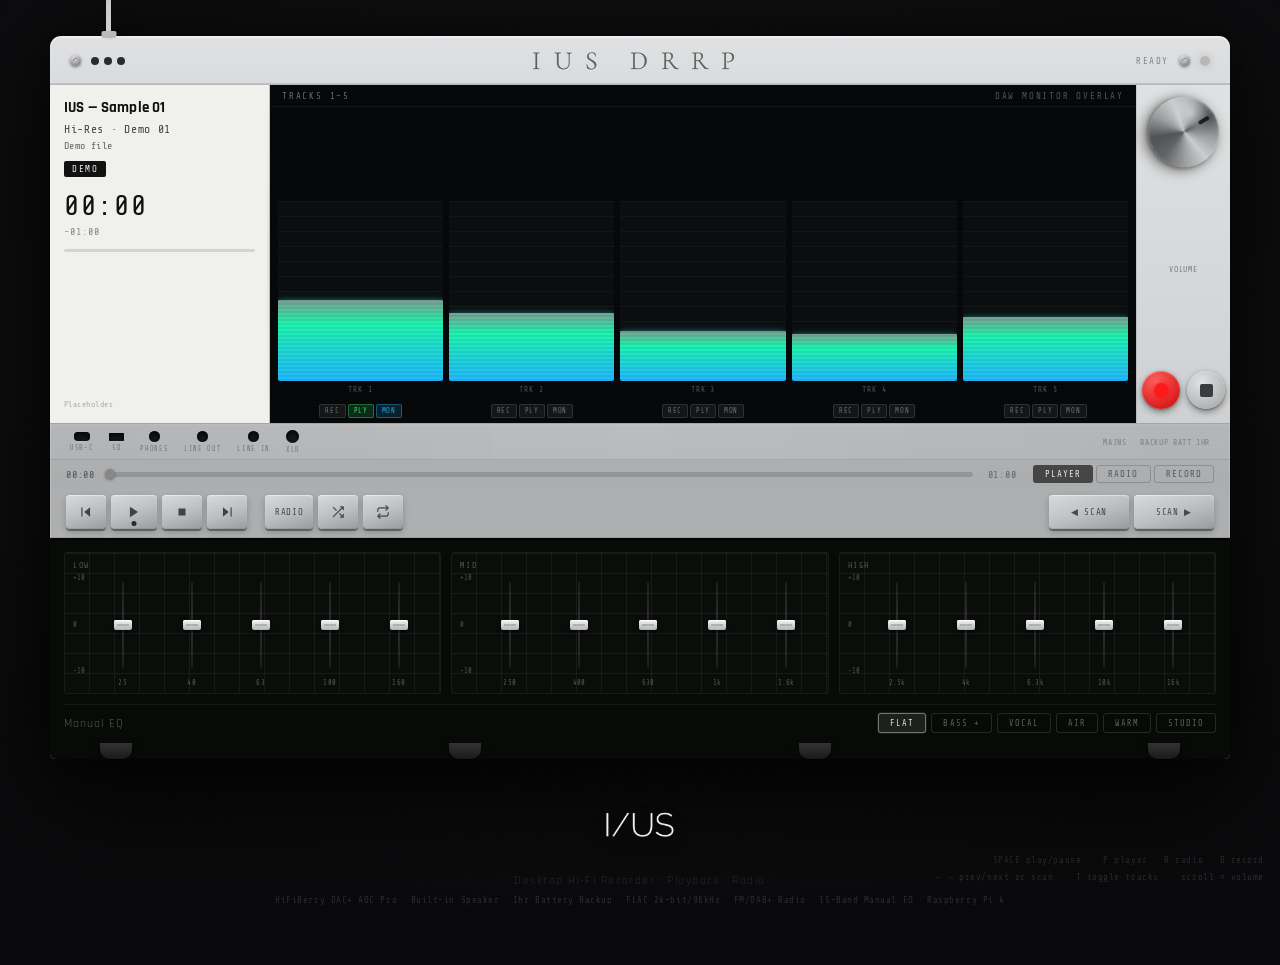
==== commit 1d5f00d6: "Update index.html" ====
--- a/index.html
+++ b/index.html
@@ -791,9 +791,9 @@
   studio: [0,0,1,1,0, 0,-1,0,1,1, 0,0,1,1,0]
 };
 const TRACKS = [
-  {artist:'IUS', title:'Sample 01', file:'assets/audio/sample01.mp3', quality:'Hi-Res · Demo 01', kbps:'Demo file', source:'MP3 Placeholder · Replace with your master<br>Default Player source', badge:'DEMO'},
-  {artist:'IUS', title:'Sample 02', file:'assets/audio/sample02.mp3', quality:'Hi-Res · Demo 02', kbps:'Demo file', source:'MP3 Placeholder · Replace with your master<br>Playlist slot 2', badge:'DEMO'},
-  {artist:'IUS', title:'Sample 03', file:'assets/audio/sample03.mp3', quality:'Hi-Res · Demo 03', kbps:'Demo file', source:'MP3 Placeholder · Replace with your master<br>Playlist slot 3', badge:'DEMO'}
+  {artist:'IUS', title:'Sample 01', file:'assets/audio/sample01.mp3', quality:'Hi-Res · Demo 01', kbps:'Demo file', source:'Placeholder', badge:'DEMO'},
+  {artist:'IUS', title:'Sample 02', file:'assets/audio/sample02.mp3', quality:'Hi-Res · Demo 02', kbps:'Demo file', source:'Placeholder', badge:'DEMO'},
+  {artist:'IUS', title:'Sample 03', file:'assets/audio/sample03.mp3', quality:'Hi-Res · Demo 03', kbps:'Demo file', source:'Placeholder', badge:'DEMO'}
 ];
 const DEFAULT_STATIONS = [
   {name:'BBC Radio 6 Music', country:'UK', genre:'Alternative', format:'AAC', url:'https://lstn.lv/bbcradio.m3u8?station=bbc_6music'},
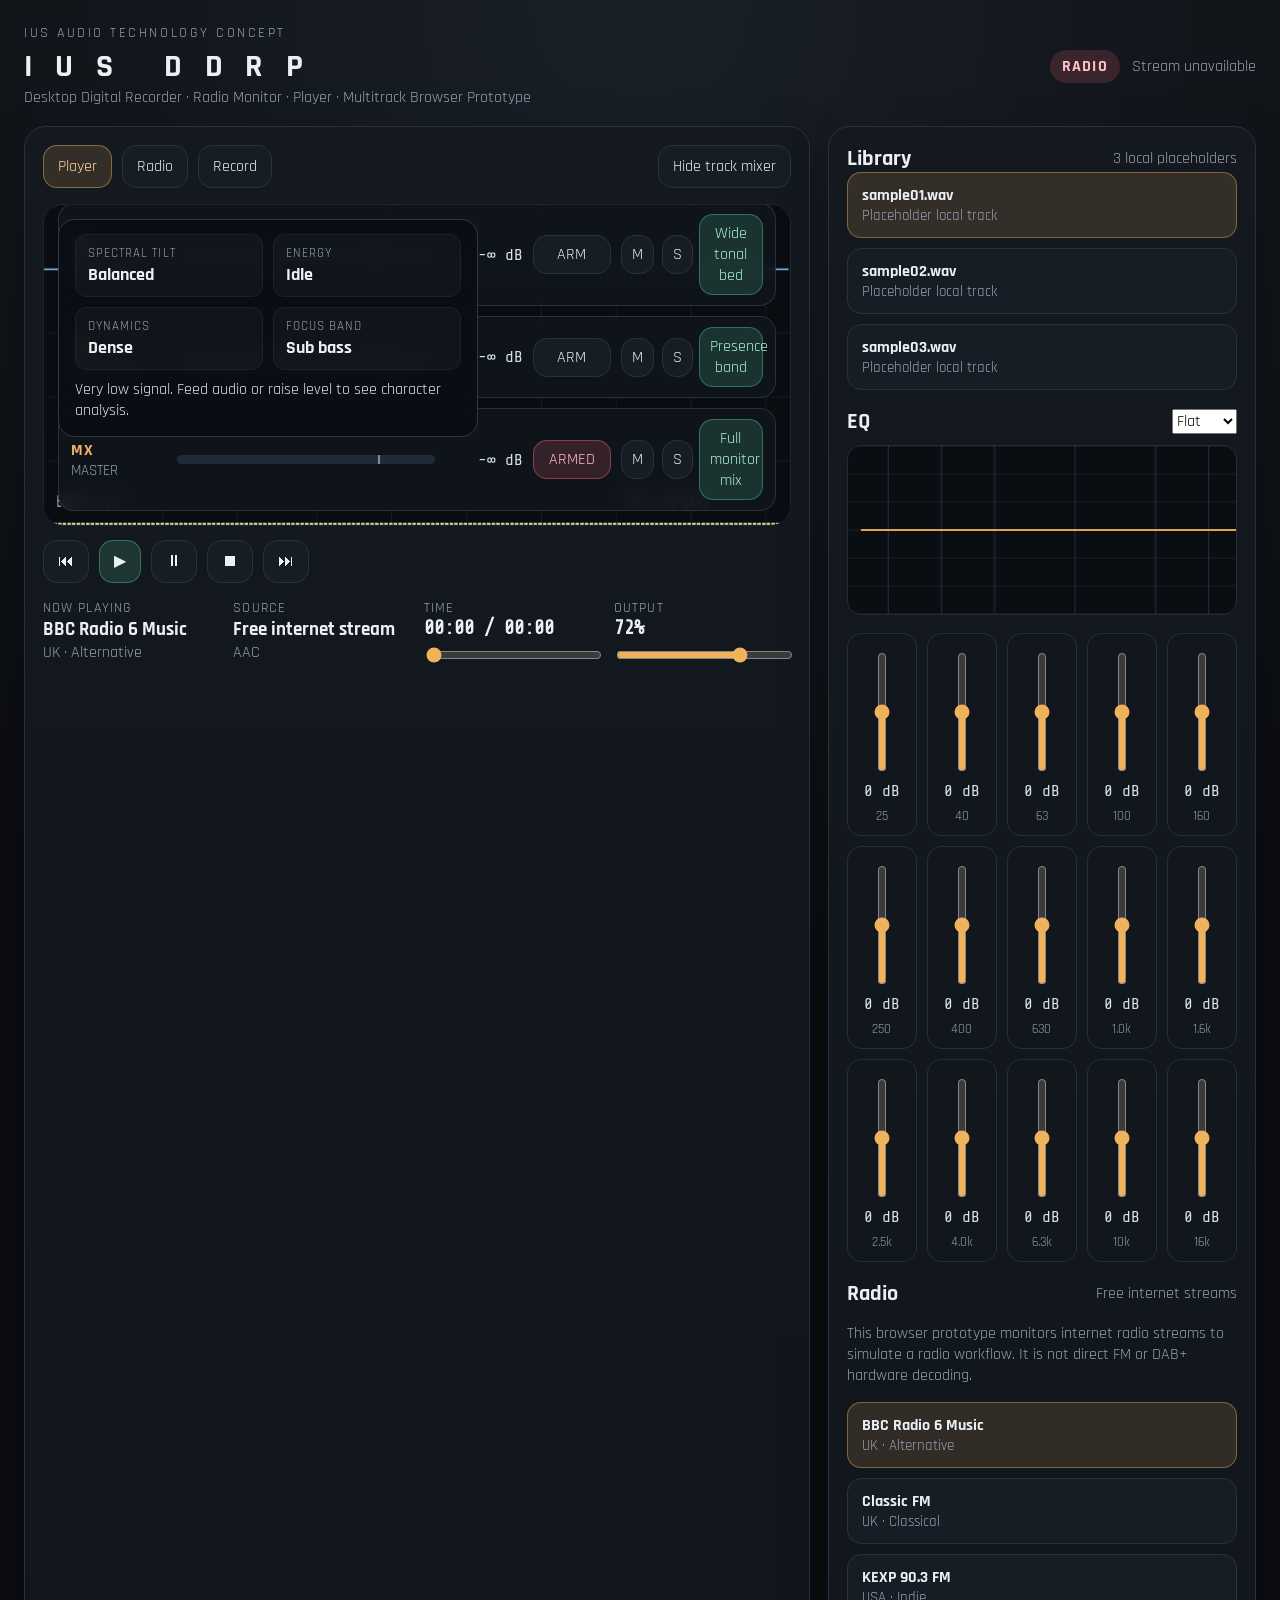
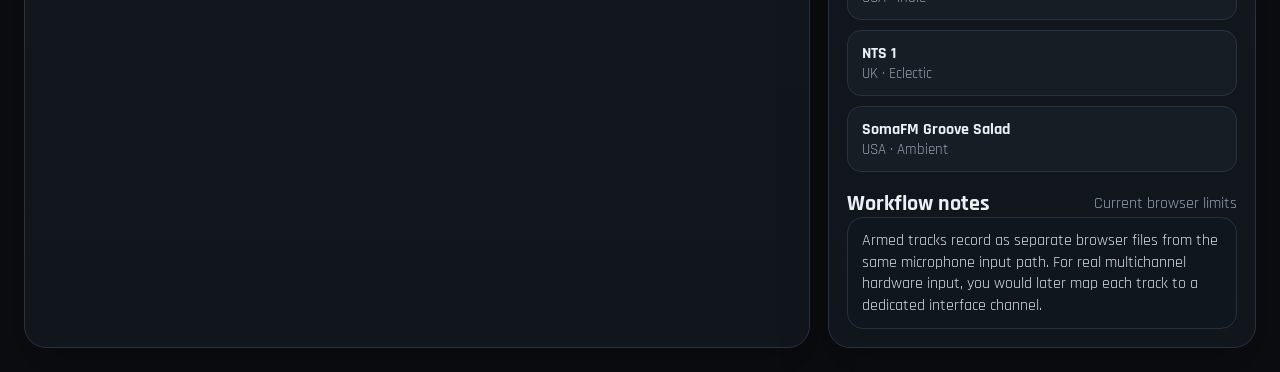
==== commit b157803d: "Add files via upload" ====
--- a/index.html
+++ b/index.html
@@ -1,1352 +1,176 @@
 <!DOCTYPE html>
 <html lang="en">
 <head>
-<meta charset="UTF-8"/>
-<meta name="viewport" content="width=device-width, initial-scale=1.0"/>
-<title>IUS DRRP Desktop</title>
-<link rel="preconnect" href="https://fonts.googleapis.com"/>
-<link href="https://fonts.googleapis.com/css2?family=Cormorant+Garamond:wght@300;400&family=Share+Tech+Mono&family=Rajdhani:wght@300;400;500;600;700&display=swap" rel="stylesheet"/>
-<style>
-/* ═══════════════════════════════════════════════
-   RESET + TOKENS
-═══════════════════════════════════════════════ */
-*,*::before,*::after{box-sizing:border-box;margin:0;padding:0}
-:root{
-  /* Housing */
-  --h-top:#e0e1e2; --h-mid:#cfd0d1; --h-dark:#b8b9ba; --h-edge:#9a9b9c;
-  --h-shadow:#777; --h-hi:rgba(255,255,255,.48);
-  /* Display */
-  --d-bg:#06080a; --d-dark:#0b0e11; --d-grid:rgba(255,255,255,.055);
-  --d-green:#3dff7a; --d-amber:#ffb020; --d-cyan:#22ddff;
-  --d-teal1:#1ef5b0; --d-teal2:#22b8ff;
-  --d-red:#ff2a3c; --d-white:#e8eeea;
-  /* Info panel */
-  --inf-bg:#f0f0ec; --inf-border:#c0c0b8;
-  /* Buttons */
-  --btn-hi:#d8d9da; --btn-mid:#bfc0c2; --btn-lo:#9a9b9d;
-  /* Fonts */
-  --f-serif:'Cormorant Garamond',serif;
-  --f-mono:'Share Tech Mono',monospace;
-  --f-ui:'Rajdhani',sans-serif;
-  /* EQ */
-  --eq-bg:#080a08; --eq-grid:rgba(255,255,255,.055);
-}
-html,body{
-  min-height:100%;background:#0d0d10;
-  font-family:var(--f-ui);color:#d0d0cc;
-  -webkit-font-smoothing:antialiased;
-}
-body{
-  display:flex;flex-direction:column;align-items:center;
-  justify-content:flex-start;
-  min-height:100vh;padding:36px 12px 60px;
-  background:radial-gradient(ellipse 80% 60% at 50% 35%,#161618 0%,#0a0a0c 100%);
-}
-/* grain */
-body::before{
-  content:'';position:fixed;inset:0;pointer-events:none;opacity:.35;
-  mix-blend-mode:overlay;z-index:0;
-  background-image:url("data:image/svg+xml,%3Csvg viewBox='0 0 200 200' xmlns='http://www.w3.org/2000/svg'%3E%3Cfilter id='n'%3E%3CfeTurbulence type='fractalNoise' baseFrequency='.9' numOctaves='4' stitchTiles='stitch'/%3E%3C/filter%3E%3Crect width='100%25' height='100%25' filter='url(%23n)' opacity='.03'/%3E%3C/svg%3E");
-  background-size:200px;
-}
-
-/* ═══════════════════════════════════════════════
-   DEVICE SHELL
-═══════════════════════════════════════════════ */
-.device{
-  position:relative;z-index:10;
-  width:min(1180px,100%);
-  filter:
-    drop-shadow(0 30px 60px rgba(0,0,0,.8))
-    drop-shadow(0 6px 18px rgba(0,0,0,.5));
-  animation:unitIn .8s cubic-bezier(.16,1,.3,1) both;
-}
-
-/* Antenna */
-.antenna{
-  position:absolute;top:-52px;left:56px;
-  width:5px;height:54px;
-  background:linear-gradient(180deg,#b8b9ba,#ccc 40%,var(--h-mid) 100%);
-  border-radius:3px 3px 0 0;
-  box-shadow:1px 0 2px rgba(0,0,0,.28);
-  transform-origin:bottom center;
-}
-.antenna::before{
-  content:'';position:absolute;top:-6px;left:50%;transform:translateX(-50%);
-  width:9px;height:9px;border-radius:50%;
-  background:radial-gradient(circle at 38% 32%,#ddd,#888);
-  box-shadow:0 1px 4px rgba(0,0,0,.45);
-}
-.antenna-base{
-  position:absolute;bottom:0;left:50%;transform:translateX(-50%);
-  width:15px;height:7px;border-radius:2px;
-  background:linear-gradient(180deg,#bbb,var(--h-dark));
-}
-
-/* Main housing box */
-.housing{
-  border-radius:11px 11px 5px 5px;overflow:hidden;
-  background-image:
-    repeating-linear-gradient(0deg,transparent,transparent 3px,rgba(255,255,255,.007) 3px,rgba(255,255,255,.007) 6px),
-    linear-gradient(180deg,var(--h-top) 0%,var(--h-mid) 18%,var(--h-dark) 60%,var(--h-edge) 100%);
-  box-shadow:
-    inset 0 2px 1px rgba(255,255,255,.48),
-    inset 0 -1px 1px rgba(0,0,0,.28),
-    inset 1px 0 1px rgba(255,255,255,.28),
-    inset -1px 0 1px rgba(255,255,255,.18);
-}
-
-/* ═══ TOP RAIL ═══ */
-.top-rail{
-  display:flex;align-items:center;
-  padding:9px 20px 7px;
-  border-bottom:1px solid rgba(0,0,0,.12);
-  gap:0;position:relative;
-}
-.top-rail-left{display:flex;align-items:center;gap:10px;min-width:180px}
-.screw{
-  width:11px;height:11px;border-radius:50%;flex-shrink:0;
-  background:radial-gradient(circle at 38% 32%,#dde,#aaa 45%,#666 100%);
-  box-shadow:0 1px 3px rgba(0,0,0,.5),inset 0 1px 1px rgba(255,255,255,.4);
-  position:relative;
-}
-.screw::after{
-  content:'';position:absolute;inset:3px;
-  border-top:1.5px solid rgba(0,0,0,.45);border-radius:50%;transform:rotate(-35deg);
-}
-.leds{display:flex;gap:5px;align-items:center}
-.led{
-  width:8px;height:8px;border-radius:50%;
-  background:#2a2c30;transition:all .35s ease;
-}
-.led.g{background:var(--d-green);box-shadow:0 0 8px var(--d-green);animation:ledBreathe 2.5s ease-in-out infinite}
-.led.a{background:var(--d-amber);box-shadow:0 0 8px var(--d-amber)}
-.led.r{background:var(--d-red);box-shadow:0 0 9px var(--d-red);animation:recBlink .85s ease-in-out infinite}
-
-.brand{
-  flex:1;text-align:center;
-  font-family:var(--f-serif);font-size:26px;font-weight:300;
-  letter-spacing:.5em;color:rgba(50,50,50,.75);
-  -webkit-text-stroke:.4px rgba(40,40,40,.5);
-  text-shadow:0 1px 0 rgba(255,255,255,.5);
-  user-select:none;
-}
-.top-rail-right{
-  display:flex;align-items:center;gap:10px;
-  min-width:180px;justify-content:flex-end;
-}
-.status-text{
-  font-family:var(--f-mono);font-size:9px;letter-spacing:.18em;
-  color:rgba(0,0,0,.4);
-}
-.status-led{
-  width:10px;height:10px;border-radius:50%;
-  background:#2a2c30;transition:all .35s ease;
-}
-.status-led.on{background:var(--d-green);box-shadow:0 0 8px var(--d-green)}
-
-/* ═══ MAIN DISPLAY AREA ═══ */
-.display-area{
-  display:grid;
-  grid-template-columns:220px 1fr 94px;
-  gap:0;
-  background:rgba(0,0,0,.06);
-  border-top:1px solid rgba(0,0,0,.1);
-  border-bottom:1px solid rgba(0,0,0,.08);
-  min-height:340px;
-}
-
-/* Left: white info panel */
-.info-panel{
-  background:var(--inf-bg);
-  border-right:1px solid var(--inf-border);
-  padding:14px 14px 12px;
-  display:flex;flex-direction:column;gap:4px;
-  position:relative;overflow:hidden;
-}
-.info-panel::after{
-  content:'';position:absolute;top:0;right:0;bottom:0;
-  width:2px;background:linear-gradient(180deg,transparent,rgba(0,0,0,.06),transparent);
-}
-.inf-name{font-family:var(--f-ui);font-size:15px;font-weight:700;color:#111;letter-spacing:.01em;line-height:1.2}
-.inf-quality{font-family:var(--f-mono);font-size:11.5px;color:#444;letter-spacing:.06em;margin-top:2px}
-.inf-kbps{font-family:var(--f-mono);font-size:10px;color:#666;letter-spacing:.04em}
-.inf-badge{
-  display:inline-block;margin-top:6px;padding:3px 8px;
-  background:#111;color:#f0f0ee;
-  font-family:var(--f-mono);font-size:9px;letter-spacing:.18em;border-radius:2px;
-}
-.inf-badge.rec{background:#cc0000}
-.inf-badge.radio{background:#995500}
-.inf-time{
-  font-family:var(--f-mono);font-size:28px;font-weight:400;
-  color:#111;letter-spacing:.06em;margin-top:10px;line-height:1;
-}
-.inf-remain{font-family:var(--f-mono);font-size:10px;color:#888;letter-spacing:.1em;margin-top:2px}
-.inf-progress{height:3px;background:rgba(0,0,0,.12);border-radius:2px;overflow:hidden;margin-top:8px}
-.inf-prog-fill{height:100%;background:linear-gradient(90deg,#222,#555);border-radius:2px;transition:width .5s linear;width:0%}
-/* Spacer */
-.inf-spacer{flex:1}
-/* Mode info lines at bottom of info panel */
-.inf-source{font-family:var(--f-mono);font-size:8px;color:#aaa;letter-spacing:.06em;margin-top:4px;line-height:1.5}
-
-/* Centre: DAW / waveform display */
-.daw-display{
-  background:var(--d-bg);
-  position:relative;overflow:hidden;
-  display:flex;flex-direction:column;
-}
-/* DAW scanlines */
-.daw-display::after{
-  content:'';position:absolute;inset:0;pointer-events:none;z-index:8;
-  background:repeating-linear-gradient(0deg,transparent,transparent 2px,rgba(0,0,0,.07) 2px,rgba(0,0,0,.07) 4px);
-}
-/* DAW header bar */
-.daw-header{
-  display:flex;align-items:center;justify-content:space-between;
-  padding:6px 12px 5px;
-  border-bottom:1px solid rgba(255,255,255,.05);
-  flex-shrink:0;z-index:9;position:relative;
-}
-.daw-label{
-  font-family:var(--f-mono);font-size:9px;letter-spacing:.2em;color:rgba(255,255,255,.4);
-}
-.daw-label.right{color:rgba(255,255,255,.3)}
-
-/* Track columns area */
-.daw-tracks{
-  flex:1;display:flex;align-items:flex-end;
-  padding:8px 8px 0;gap:6px;position:relative;z-index:2;
-}
-.track-col{
-  flex:1;display:flex;flex-direction:column;align-items:center;
-  justify-content:flex-end;gap:4px;
-}
-.track-label{
-  font-family:var(--f-mono);font-size:8px;letter-spacing:.12em;
-  color:rgba(255,255,255,.3);margin-bottom:2px;
-}
-.track-bars-wrap{
-  width:100%;position:relative;
-  height:180px;display:flex;align-items:flex-end;
-  background:rgba(255,255,255,.025);border-radius:2px;overflow:hidden;
-}
-.track-bar-bg{
-  position:absolute;inset:0;
-  background:repeating-linear-gradient(0deg,transparent,transparent 14px,rgba(255,255,255,.04) 14px,rgba(255,255,255,.04) 15px);
-}
-.track-bar{
-  position:absolute;bottom:0;left:0;right:0;
-  background:linear-gradient(0deg,#22b8ff 0%,#1ef5b0 70%,rgba(200,255,230,.6) 100%);
-  border-radius:1px 1px 0 0;
-  transition:height .06s linear;
-  box-shadow:0 0 12px rgba(30,245,176,.2),0 0 4px rgba(34,184,255,.4);
-  will-change:height;
-}
-/* Track row buttons */
-.track-btns{
-  display:flex;gap:2px;padding:4px 2px 5px;
-  z-index:3;
-}
-.trk-btn{
-  padding:2px 5px;border:1px solid rgba(255,255,255,.12);border-radius:2px;
-  background:rgba(255,255,255,.06);
-  font-family:var(--f-mono);font-size:7px;letter-spacing:.1em;
-  color:rgba(255,255,255,.4);cursor:pointer;transition:all .18s;outline:none;
-}
-.trk-btn:hover{background:rgba(255,255,255,.12);color:rgba(255,255,255,.8)}
-.trk-btn.on{background:rgba(255,176,32,.2);border-color:rgba(255,176,32,.4);color:rgba(255,176,32,.9)}
-.trk-btn.on.mon{background:rgba(34,184,255,.15);border-color:rgba(34,184,255,.4);color:rgba(34,184,255,.9)}
-.trk-btn.on.ply{background:rgba(61,255,122,.15);border-color:rgba(61,255,122,.35);color:rgba(61,255,122,.9)}
-/* Waveform canvas (shown in non-DAW modes) */
-.wave-canvas-wrap{
-  position:absolute;inset:0;z-index:2;opacity:0;transition:opacity .35s;
-}
-.wave-canvas-wrap.show{opacity:1}
-.wave-canvas-wrap canvas{width:100%;height:100%;display:block}
-/* Radio freq overlay */
-.radio-overlay{
-  position:absolute;inset:0;z-index:5;
-  display:flex;flex-direction:column;align-items:center;justify-content:center;gap:6px;
-  opacity:0;transition:opacity .3s;pointer-events:none;
-}
-.radio-overlay.show{opacity:1}
-.radio-freq-big{font-family:var(--f-mono);font-size:48px;color:var(--d-amber);letter-spacing:.06em;text-shadow:0 0 24px var(--d-amber),0 0 60px rgba(255,176,32,.2)}
-.radio-band-big{font-family:var(--f-mono);font-size:11px;letter-spacing:.5em;color:rgba(255,176,32,.6)}
-.radio-stn{font-family:var(--f-mono);font-size:13px;color:var(--d-cyan);letter-spacing:.14em}
-/* Rec overlay */
-.rec-dot-overlay{
-  position:absolute;bottom:8px;right:10px;z-index:6;
-  font-family:var(--f-mono);font-size:9px;color:var(--d-red);letter-spacing:.2em;
-  opacity:0;transition:opacity .3s;
-}
-.rec-dot-overlay.show{opacity:1;animation:recBlink .85s ease-in-out infinite}
-
-/* Right cluster */
-.right-cluster{
-  display:flex;flex-direction:column;align-items:center;
-  justify-content:space-between;
-  padding:12px 8px 14px;gap:10px;
-  border-left:1px solid rgba(0,0,0,.1);
-  background:linear-gradient(180deg,var(--h-top),var(--h-mid));
-}
-/* Main knob */
-.main-knob{
-  width:70px;height:70px;border-radius:50%;
-  cursor:ns-resize;user-select:none;position:relative;
-  background:
-    radial-gradient(ellipse 55% 38% at 32% 28%,rgba(255,255,255,.44) 0%,transparent 58%),
-    conic-gradient(from 0deg,#505254,#9a9c9e,#caccce,#9a9c9e,#626466,#505254,#9a9c9e,#caccce,#9a9c9e,#505254);
-  box-shadow:0 5px 14px rgba(0,0,0,.55),0 2px 4px rgba(0,0,0,.35),inset 0 1px 2px rgba(255,255,255,.22);
-  transition:transform .08s ease;
-  flex-shrink:0;
-}
-.main-knob:active{transform:scale(.97)}
-.knob-notch{
-  position:absolute;top:6px;left:50%;transform:translateX(-50%);
-  width:4px;height:12px;background:rgba(0,0,0,.72);border-radius:2px;
-}
-.knob-label{
-  font-family:var(--f-mono);font-size:8px;letter-spacing:.12em;
-  color:rgba(0,0,0,.42);text-align:center;flex-shrink:0;
-}
-/* Rec buttons */
-.rec-group{display:flex;gap:7px;align-items:center;flex-shrink:0}
-.hw-btn{
-  width:38px;height:38px;border-radius:50%;border:none;cursor:pointer;
-  display:flex;align-items:center;justify-content:center;
-  box-shadow:0 3px 7px rgba(0,0,0,.4),0 1px 2px rgba(0,0,0,.3),inset 0 1px 1px rgba(255,255,255,.28);
-  transition:all .1s;outline:none;
-}
-.hw-btn:active{transform:translateY(1px);box-shadow:0 1px 3px rgba(0,0,0,.4)}
-.hw-btn.rec-btn{
-  background:radial-gradient(circle at 38% 30%,#ff6666,#c00);
-}
-.hw-btn.rec-btn::after{
-  content:'';width:15px;height:15px;border-radius:50%;
-  background:#ff1a1a;box-shadow:0 0 8px rgba(255,0,0,.7);
-}
-.hw-btn.rec-btn.armed::after{animation:recBlink .6s ease-in-out infinite}
-.hw-btn.stop-btn{
-  background:radial-gradient(circle at 38% 30%,#e2e3e4,#a0a2a4);
-}
-.hw-btn.stop-btn::after{
-  content:'';width:13px;height:13px;border-radius:2px;background:#3a3c3e;
-}
-
-/* ═══ PORT STRIP ═══ */
-.port-strip{
-  display:flex;align-items:center;gap:16px;
-  padding:5px 20px 5px;
-  border-top:1px solid rgba(255,255,255,.06);
-  border-bottom:1px solid rgba(0,0,0,.1);
-  background:linear-gradient(90deg,rgba(0,0,0,.04),transparent,rgba(0,0,0,.04));
-}
-.port{display:flex;flex-direction:column;align-items:center;gap:3px}
-.port-hole{background:#141618;box-shadow:inset 0 2px 5px rgba(0,0,0,.85),0 1px 0 rgba(255,255,255,.1)}
-.port-hole.usbc{width:16px;height:9px;border-radius:4px}
-.port-hole.sd{width:15px;height:8px;border-radius:1px}
-.port-hole.jack{width:11px;height:11px;border-radius:50%}
-.port-hole.xlr{width:13px;height:13px;border-radius:50%}
-.port-lbl{font-family:var(--f-mono);font-size:6.5px;color:rgba(0,0,0,.35);letter-spacing:.1em}
-.port-strip-right{margin-left:auto;font-family:var(--f-mono);font-size:8px;color:rgba(0,0,0,.3);letter-spacing:.08em}
-
-/* ═══ PROGRESS ROW ═══ */
-.progress-row{
-  display:flex;align-items:center;gap:8px;
-  padding:5px 16px 4px;
-  background:rgba(0,0,0,.06);
-}
-.prog-time{font-family:var(--f-mono);font-size:10px;color:rgba(0,0,0,.5);letter-spacing:.08em;flex-shrink:0;min-width:36px}
-.prog-track{
-  flex:1;height:5px;background:rgba(0,0,0,.14);border-radius:3px;
-  overflow:visible;cursor:pointer;position:relative;
-}
-.prog-fill{height:100%;background:linear-gradient(90deg,#444,#666);border-radius:3px;transition:width .5s linear;width:0%;pointer-events:none}
-/* Scrubber dot */
-.prog-track::after{
-  content:'';position:absolute;top:50%;transform:translate(-50%,-50%);
-  width:10px;height:10px;border-radius:50%;background:#888;
-  box-shadow:0 1px 3px rgba(0,0,0,.4);
-  left:var(--prog-pct,0%);transition:left .5s linear;
-}
-.prog-total{font-family:var(--f-mono);font-size:10px;color:rgba(0,0,0,.4);letter-spacing:.08em;flex-shrink:0;min-width:36px;text-align:right}
-/* Mode tabs */
-.mode-tabs{display:flex;gap:3px;margin-left:8px}
-.mode-tab{
-  padding:3px 11px;border:1px solid rgba(0,0,0,.18);border-radius:3px;
-  background:transparent;cursor:pointer;outline:none;
-  font-family:var(--f-mono);font-size:9px;letter-spacing:.12em;
-  color:rgba(0,0,0,.5);transition:all .15s;
-}
-.mode-tab.active{background:rgba(0,0,0,.6);color:#e8e8e4;border-color:transparent}
-.mode-tab:hover:not(.active){background:rgba(0,0,0,.1)}
-
-/* ═══ TRANSPORT ROW ═══ */
-.transport-row{
-  display:flex;align-items:center;gap:5px;
-  padding:8px 16px 8px;
-  background:linear-gradient(180deg,rgba(0,0,0,.05),rgba(0,0,0,.02));
-  border-bottom:1px solid rgba(0,0,0,.09);
-}
-.t-btn{
-  height:34px;border:none;border-radius:4px;cursor:pointer;
-  display:flex;align-items:center;justify-content:center;gap:4px;
-  font-family:var(--f-mono);font-size:9px;color:rgba(40,42,46,.8);
-  letter-spacing:.07em;outline:none;flex-shrink:0;padding:0 10px;
-  background:linear-gradient(162deg,var(--btn-hi) 0%,var(--btn-mid) 50%,var(--btn-lo) 100%);
-  box-shadow:0 2px 0 rgba(0,0,0,.35),0 3px 6px rgba(0,0,0,.22),inset 0 1px 1px rgba(255,255,255,.5),inset 0 -1px 0 rgba(0,0,0,.08);
-  transition:all .08s ease;user-select:none;
-  min-width:40px;
-}
-.t-btn svg{width:14px;height:14px;flex-shrink:0;pointer-events:none}
-.t-btn svg polygon,.t-btn svg rect{fill:rgba(35,38,44,.82)}
-.t-btn svg line{stroke:rgba(35,38,44,.82);stroke-width:2;fill:none;stroke-linecap:round}
-.t-btn svg path{stroke:rgba(35,38,44,.78);stroke-width:2;fill:none;stroke-linecap:round;stroke-linejoin:round}
-.t-btn:hover{background:linear-gradient(162deg,#dcdee0 0%,#cacccf 50%,#9a9c9f 100%)}
-.t-btn:active,.t-btn.pressed{transform:translateY(2px);box-shadow:0 0 0 rgba(0,0,0,.35),inset 0 1px 2px rgba(0,0,0,.18)}
-.t-btn.play-btn{position:relative;min-width:46px}
-.play-led{
-  position:absolute;bottom:3px;left:50%;transform:translateX(-50%);
-  width:5px;height:5px;border-radius:50%;background:#2a2a2a;transition:all .3s;
-}
-.t-btn.playing .play-led{background:#22cc44;box-shadow:0 0 6px #22cc44}
-.t-sep{width:8px;flex-shrink:0}
-.t-right{margin-left:auto;display:flex;gap:5px}
-.t-btn.scan-btn{min-width:80px}
-.t-btn.mode-lit{
-  background:linear-gradient(162deg,#7a7c7e 0%,#646668 50%,#4c4e50 100%);
-  color:rgba(218,222,218,.9);
-  box-shadow:0 1px 0 rgba(0,0,0,.4),inset 0 2px 3px rgba(0,0,0,.25);
-}
-
-/* ═══════════════════════════════════════════════
-   EQ SECTION
-═══════════════════════════════════════════════ */
-.eq-section{
-  background:var(--eq-bg);
-  border-top:2px solid rgba(0,0,0,.6);
-  padding:12px 14px 10px;
-}
-.eq-banks{display:flex;gap:10px}
-.eq-bank{
-  flex:1;padding:8px 8px 6px;
-  border:1px solid rgba(255,255,255,.06);border-radius:3px;
-  background:rgba(255,255,255,.015);position:relative;overflow:hidden;
-}
-/* Grid lines in bank */
-.eq-bank::before{
-  content:'';position:absolute;inset:0;pointer-events:none;
-  background-image:
-    repeating-linear-gradient(0deg,transparent,transparent 19px,var(--eq-grid) 19px,var(--eq-grid) 20px),
-    repeating-linear-gradient(90deg,transparent,transparent 24px,var(--eq-grid) 24px,var(--eq-grid) 25px);
-}
-.eq-bank-name{
-  font-family:var(--f-mono);font-size:8px;letter-spacing:.2em;
-  color:rgba(255,255,255,.3);margin-bottom:5px;
-}
-.eq-db-row{
-  display:flex;align-items:flex-start;gap:4px;
-}
-.eq-db-col{
-  display:flex;flex-direction:column;justify-content:space-between;
-  height:100px;flex-shrink:0;
-}
-.eq-db-col span{
-  font-family:var(--f-mono);font-size:7px;color:rgba(255,255,255,.28);
-  display:block;line-height:1;
-}
-.eq-faders-row{display:flex;flex:1;gap:2px}
-.eq-fader-col{
-  flex:1;display:flex;flex-direction:column;align-items:center;gap:4px;
-}
-.fader-wrap{
-  position:relative;width:100%;height:100px;
-  display:flex;align-items:center;justify-content:center;
-  cursor:ns-resize;
-}
-/* Track line */
-.fader-track{
-  width:2px;height:86px;
-  background:linear-gradient(180deg,rgba(255,255,255,.07),rgba(255,255,255,.14),rgba(255,255,255,.07));
-  border-radius:1px;position:relative;
-}
-/* Zero line */
-.fader-track::after{
-  content:'';position:absolute;top:50%;transform:translateY(-50%);
-  left:-5px;right:-5px;height:1px;background:rgba(255,255,255,.14);
-}
-/* Fader knob */
-.fader-knob{
-  position:absolute;left:50%;transform:translate(-50%,-50%);
-  width:18px;height:10px;border-radius:2px;
-  background:linear-gradient(180deg,rgba(255,255,255,.96),rgba(200,202,204,.88));
-  box-shadow:0 2px 5px rgba(0,0,0,.65),0 1px 1px rgba(0,0,0,.3),inset 0 1px 0 rgba(255,255,255,.92);
-  cursor:ns-resize;z-index:5;top:50%;
-}
-.fader-knob::after{
-  content:'';position:absolute;
-  inset:4px 3px;border-top:1px solid rgba(0,0,0,.18);border-bottom:1px solid rgba(0,0,0,.18);
-}
-.fader-freq{
-  font-family:var(--f-mono);font-size:7px;color:rgba(255,255,255,.3);
-  letter-spacing:.04em;text-align:center;
-}
-/* EQ footer */
-.eq-footer{
-  display:flex;align-items:center;justify-content:space-between;
-  margin-top:10px;padding-top:8px;
-  border-top:1px solid rgba(255,255,255,.05);
-}
-.eq-footer-label{
-  font-family:var(--f-ui);font-size:12px;font-weight:400;
-  color:rgba(255,255,255,.32);letter-spacing:.08em;
-}
-.eq-presets{display:flex;gap:5px;flex-wrap:wrap}
-.eq-p-btn{
-  padding:4px 11px;border:1px solid rgba(255,255,255,.12);border-radius:3px;
-  background:transparent;color:rgba(255,255,255,.35);
-  font-family:var(--f-mono);font-size:8.5px;letter-spacing:.12em;
-  cursor:pointer;transition:all .15s;outline:none;
-}
-.eq-p-btn:hover{border-color:rgba(255,255,255,.32);color:rgba(255,255,255,.72);background:rgba(255,255,255,.06)}
-.eq-p-btn.active{
-  border-color:rgba(255,255,255,.38);color:rgba(255,255,255,.85);
-  background:rgba(255,255,255,.09);
-  box-shadow:0 0 0 1px rgba(255,255,255,.08);
-}
-
-/* ═══ FEET ═══ */
-.feet-row{
-  display:flex;justify-content:space-between;padding:0 50px;
-  background:var(--eq-bg);
-}
-.foot{
-  width:32px;height:16px;
-  background:linear-gradient(180deg,#333,#1a1a1a);
-  border-radius:0 0 10px 10px;
-  box-shadow:0 4px 10px rgba(0,0,0,.6);
-}
-
-
-.brand-logo-wrap{display:flex;justify-content:center;align-items:center;margin-bottom:8px;}
-.brand-logo{width:76px;height:76px;object-fit:contain;filter:drop-shadow(0 6px 12px rgba(0,0,0,.35)) saturate(1.02);opacity:.95}
-.d-brand{display:none}
-
-/* ═══ DEVICE INFO ═══ */
-.device-info{
-  margin-top:30px;text-align:center;z-index:10;
-  animation:fadeUp .9s .4s both;
-}
-.d-brand{font-family:var(--f-serif);font-size:13px;font-weight:300;letter-spacing:.6em;color:rgba(255,255,255,.3);margin-bottom:5px}
-.d-tag{font-family:var(--f-ui);font-size:12px;font-weight:300;color:rgba(255,255,255,.18);letter-spacing:.12em;margin-bottom:7px}
-.d-specs{display:flex;flex-wrap:wrap;justify-content:center;font-family:var(--f-mono);font-size:9px;color:rgba(255,255,255,.14);letter-spacing:.06em;gap:0 4px}
-.d-specs .dot{color:rgba(255,255,255,.1)}
-
-/* kbd hint */
-.kbd-hint{
-  position:fixed;bottom:14px;right:16px;
-  font-family:var(--f-mono);font-size:9px;line-height:1.9;
-  color:rgba(255,255,255,.14);letter-spacing:.06em;text-align:right;
-  pointer-events:none;animation:fadeUp .8s 2s both;
-}
-@media(max-width:640px){.kbd-hint{display:none}}
-
-/* ═══ KEYFRAMES ═══ */
-@keyframes unitIn{from{opacity:0;transform:translateY(22px) scale(.98)}to{opacity:1;transform:none}}
-@keyframes fadeUp{from{opacity:0;transform:translateY(12px)}to{opacity:1;transform:none}}
-@keyframes recBlink{0%,100%{opacity:1}50%{opacity:.18}}
-@keyframes ledBreathe{0%,100%{opacity:1}50%{opacity:.35}}
-
-/* scrolling text */
-@keyframes marquee{0%,15%{transform:translateX(0)}80%,100%{transform:translateX(var(--mq-dist,0px))}}
-.scrolling{animation:marquee 7s ease-in-out infinite}
-
-/* Responsive */
-@media(max-width:860px){
-  .display-area{grid-template-columns:175px 1fr 82px}
-  .info-panel{padding:10px}
-  .inf-time{font-size:22px}
-}
-@media(max-width:640px){
-  .display-area{grid-template-columns:140px 1fr 76px}
-  .brand{font-size:18px;letter-spacing:.3em}
-}
-</style>
+  <meta charset="UTF-8" />
+  <meta name="viewport" content="width=device-width, initial-scale=1.0" />
+  <title>IUS DDRP Desktop Demo</title>
+  <meta name="description" content="IUS DDRP Desktop Demo: browser-based hi-fi player, internet radio monitor, multitrack recorder, EQ, and detailed audio analysis visualizer." />
+  <meta property="og:title" content="IUS DDRP Desktop Demo" />
+  <meta property="og:description" content="Browser-based hi-fi player, radio monitor, multitrack recorder, EQ, and detailed audio analysis visualizer." />
+  <meta property="og:type" content="website" />
+  <meta property="og:image" content="assets/logo.png" />
+  <meta name="theme-color" content="#0b0d10" />
+  <link rel="preconnect" href="https://fonts.googleapis.com">
+  <link rel="preconnect" href="https://fonts.gstatic.com" crossorigin>
+  <link href="https://fonts.googleapis.com/css2?family=Rajdhani:wght@400;500;600;700&family=Share+Tech+Mono&display=swap" rel="stylesheet">
+  <link rel="stylesheet" href="styles.css" />
 </head>
 <body>
+  <a class="skip-link" href="#mainContent">Skip to main content</a>
 
-<!-- ══════════════ DEVICE ══════════════ -->
-<div class="device">
-  <div class="antenna"><div class="antenna-base"></div></div>
-  <div class="housing">
+  <div class="app-shell">
+    <header class="topbar">
+      <div>
+        <p class="eyebrow">IUS Audio Technology Concept</p>
+        <h1 class="brand">I U S &nbsp; D D R P</h1>
+        <div class="sub">Desktop Digital Recorder · Radio Monitor · Player · Multitrack Browser Prototype</div>
+      </div>
+      <div class="status-cluster" aria-live="polite">
+        <span id="statusBadge" class="status-badge amber">PLAYER</span>
+        <span id="statusText" class="status-text">Ready</span>
+      </div>
+    </header>
 
-    <!-- ── TOP RAIL ── -->
-    <div class="top-rail">
-      <div class="top-rail-left">
-        <div class="screw"></div>
-        <div class="leds">
-          <div class="led" id="ledA"></div>
-          <div class="led" id="ledB"></div>
-          <div class="led" id="ledC"></div>
-        </div>
-      </div>
-      <div class="brand">IUS DRRP</div>
-      <div class="top-rail-right">
-        <span class="status-text" id="topStatusTxt">STANDBY</span>
-        <div class="screw"></div>
-        <div class="status-led" id="statusLed"></div>
-      </div>
-    </div>
-
-    <!-- ── MAIN DISPLAY ── -->
-    <div class="display-area">
-
-      <!-- Left: info panel -->
-      <div class="info-panel">
-        <div class="inf-name" id="infName">IUS — Track 04</div>
-        <div class="inf-quality" id="infQuality">Hi-Res · 49/32</div>
-        <div class="inf-kbps" id="infKbps">2304kbps</div>
-        <div><span class="inf-badge" id="infBadge">HI-RES</span></div>
-        <div class="inf-time" id="infTime">00:00</div>
-        <div class="inf-remain" id="infRemain">--:--</div>
-        <div class="inf-progress"><div class="inf-prog-fill" id="infProgFill"></div></div>
-        <div class="inf-spacer"></div>
-        <div class="inf-source" id="infSource">FLAC · 24-bit / 48kHz<br>HiFiBerry DAC+ ADC Pro</div>
-      </div>
-
-      <!-- Centre: DAW monitor display -->
-      <div class="daw-display" id="dawDisplay">
-        <div class="daw-header">
-          <span class="daw-label" id="dawLabelLeft">TRACKS 1–5</span>
-          <span class="daw-label right" id="dawLabelRight">DAW MONITOR OVERLAY</span>
+    <main id="mainContent" class="layout">
+      <section class="panel hero-panel" aria-labelledby="mainTransportHeading">
+        <div class="hero-top">
+          <div class="mode-tabs" role="tablist" aria-label="Operating mode">
+            <button class="mode-tab active" type="button" role="tab" aria-selected="true" data-mode="player">Player</button>
+            <button class="mode-tab" type="button" role="tab" aria-selected="false" data-mode="radio">Radio</button>
+            <button class="mode-tab" type="button" role="tab" aria-selected="false" data-mode="record">Record</button>
+          </div>
+          <button id="toggleTracks" class="ghost-btn" type="button" aria-pressed="true">Hide track mixer</button>
         </div>
 
-        <!-- 5 track columns -->
-        <div class="daw-tracks" id="dawTracks">
-          <!-- built by JS -->
+        <h2 id="mainTransportHeading" class="sr-only">Main transport and analysis view</h2>
+
+        <div class="display-wrap">
+          <canvas id="spectrumCanvas" width="980" height="280" aria-label="Detailed audio analysis visualizer"></canvas>
+          <section id="overlayTracks" class="tracks-overlay show" aria-label="Track mixer overlay"></section>
+          <section id="analysisPanel" class="analysis-panel" aria-label="Audio character analysis">
+            <div class="analysis-grid">
+              <div class="analysis-card">
+                <span>Spectral tilt</span>
+                <strong id="analysisTilt">Balanced</strong>
+              </div>
+              <div class="analysis-card">
+                <span>Energy</span>
+                <strong id="analysisEnergy">Idle</strong>
+              </div>
+              <div class="analysis-card">
+                <span>Dynamics</span>
+                <strong id="analysisDynamics">Open</strong>
+              </div>
+              <div class="analysis-card">
+                <span>Focus band</span>
+                <strong id="analysisFocus">Midrange</strong>
+              </div>
+            </div>
+            <div id="analysisNarrative" class="analysis-narrative">Analyzer waiting for signal.</div>
+          </section>
+          <section id="radioPanel" class="radio-panel hidden" aria-label="Radio station details">
+            <div class="radio-line"><span>Station</span><strong id="radioName">BBC Radio 6 Music</strong></div>
+            <div class="radio-line"><span>Genre</span><strong id="radioGenre">Alternative</strong></div>
+            <div class="radio-line"><span>Country</span><strong id="radioCountry">UK</strong></div>
+            <div class="radio-line"><span>Stream</span><strong id="radioFormat">MP3/AAC</strong></div>
+            <div class="radio-line"><span>Signal</span><strong id="radioSignal">Standby</strong></div>
+          </section>
+          <section id="recordPanel" class="record-panel hidden" aria-label="Recording details">
+            <div class="rec-dot"></div>
+            <div>
+              <div class="rec-title">Multitrack browser capture</div>
+              <div id="recordHint" class="rec-hint">Grant microphone access, arm the tracks you want, then press record.</div>
+            </div>
+          </section>
         </div>
 
-        <!-- Waveform canvas (player/record mode) -->
-        <div class="wave-canvas-wrap" id="waveWrap">
-          <canvas id="waveCanvas"></canvas>
+        <div class="transport" aria-label="Transport controls">
+          <button id="prevBtn" class="transport-btn" type="button" aria-label="Previous track">⏮</button>
+          <button id="playBtn" class="transport-btn play" type="button" aria-label="Play">▶</button>
+          <button id="pauseBtn" class="transport-btn" type="button" aria-label="Pause">⏸</button>
+          <button id="stopBtn" class="transport-btn" type="button" aria-label="Stop">⏹</button>
+          <button id="nextBtn" class="transport-btn" type="button" aria-label="Next track">⏭</button>
+          <button id="scanPrevBtn" class="transport-btn radio-only" type="button" aria-label="Previous station">◀ Scan</button>
+          <button id="scanNextBtn" class="transport-btn radio-only" type="button" aria-label="Next station">Scan ▶</button>
+          <button id="recordBtn" class="transport-btn record-only" type="button" aria-label="Start recording armed tracks">● Record armed</button>
+          <button id="recordStopBtn" class="transport-btn record-only" type="button" aria-label="Stop recording and save tracks">■ Stop & save</button>
         </div>
 
-        <!-- Radio overlay -->
-        <div class="radio-overlay" id="radioOverlay">
-          <div class="radio-band-big" id="radioBandBig">FM</div>
-          <div class="radio-freq-big" id="radioFreqBig">102.5</div>
-          <div class="radio-stn" id="radioStnBig">BBC Radio 6</div>
+        <div class="meta-grid">
+          <div>
+            <div class="meta-label">Now playing</div>
+            <div id="trackTitle" class="meta-value">sample01.mp3</div>
+            <div id="trackArtist" class="meta-sub">Local demo track</div>
+          </div>
+          <div>
+            <div class="meta-label">Source</div>
+            <div id="sourceLabel" class="meta-value">Local library</div>
+            <div id="formatLabel" class="meta-sub">Web Audio chain active</div>
+          </div>
+          <div>
+            <div class="meta-label">Time</div>
+            <div id="timeText" class="meta-value mono">00:00 / 00:00</div>
+            <input id="seekBar" type="range" min="0" max="1000" value="0" aria-label="Seek playback position" />
+          </div>
+          <div>
+            <div class="meta-label">Output</div>
+            <div class="meta-value mono"><span id="volumeText">72</span>%</div>
+            <input id="volumeKnob" type="range" min="0" max="100" value="72" aria-label="Master output volume" />
+          </div>
         </div>
+      </section>
 
-        <!-- Rec overlay -->
-        <div class="rec-dot-overlay" id="recDotOverlay">● REC</div>
-      </div>
+      <aside class="panel right-panel" aria-label="Library, EQ, and station controls">
+        <section>
+          <div class="section-head">
+            <h2>Library</h2>
+            <span class="section-note">3 local placeholders</span>
+          </div>
+          <div id="playlist" class="playlist" role="list"></div>
+        </section>
 
-      <!-- Right cluster -->
-      <div class="right-cluster">
-        <div class="main-knob" id="mainKnob"><div class="knob-notch"></div></div>
-        <div class="knob-label">VOLUME</div>
-        <div class="rec-group">
-          <div class="hw-btn rec-btn" id="hwRecBtn" title="Record"></div>
-          <div class="hw-btn stop-btn" id="hwStopBtn" title="Stop"></div>
-        </div>
-      </div>
+        <section>
+          <div class="section-head">
+            <h2>EQ</h2>
+            <label class="sr-only" for="presetSelect">EQ preset</label>
+            <select id="presetSelect" aria-label="EQ preset selector">
+              <option value="flat">Flat</option>
+              <option value="bass">Bass +</option>
+              <option value="vocal">Vocal</option>
+              <option value="air">Air</option>
+              <option value="warm">Warm</option>
+              <option value="studio">Studio</option>
+            </select>
+          </div>
+          <canvas id="eqCanvas" width="360" height="170" aria-label="EQ response graph"></canvas>
+          <div id="eqSliders" class="eq-sliders" aria-label="EQ band controls"></div>
+        </section>
 
-    </div><!-- /display-area -->
+        <section>
+          <div class="section-head">
+            <h2>Radio</h2>
+            <span class="section-note">Free internet streams</span>
+          </div>
+          <p class="helper-copy">This browser prototype monitors internet radio streams to simulate a radio workflow. It is not direct FM or DAB+ hardware decoding.</p>
+          <div id="stationList" class="station-list" role="list"></div>
+        </section>
 
-    <!-- ── PORT STRIP ── -->
-    <div class="port-strip">
-      <div class="port"><div class="port-hole usbc"></div><span class="port-lbl">USB-C</span></div>
-      <div class="port"><div class="port-hole sd"></div><span class="port-lbl">SD</span></div>
-      <div class="port"><div class="port-hole jack"></div><span class="port-lbl">PHONES</span></div>
-      <div class="port"><div class="port-hole jack"></div><span class="port-lbl">LINE OUT</span></div>
-      <div class="port"><div class="port-hole jack"></div><span class="port-lbl">LINE IN</span></div>
-      <div class="port"><div class="port-hole xlr"></div><span class="port-lbl">XLR</span></div>
-      <div class="port-strip-right">MAINS · BACKUP BATT 1HR</div>
-    </div>
+        <section>
+          <div class="section-head">
+            <h2>Workflow notes</h2>
+            <span class="section-note">Current browser limits</span>
+          </div>
+          <div class="notes-card">
+            Armed tracks record as separate browser files from the same microphone input path. For real multichannel hardware input, you would later map each track to a dedicated interface channel.
+          </div>
+        </section>
+      </aside>
+    </main>
+  </div>
 
-    <!-- ── PROGRESS ROW ── -->
-    <div class="progress-row">
-      <span class="prog-time" id="progLeft">00:00</span>
-      <div class="prog-track" id="progTrack">
-        <div class="prog-fill" id="progFill"></div>
-      </div>
-      <span class="prog-total" id="progRight">--:--</span>
-      <div class="mode-tabs">
-        <button class="mode-tab active" id="tabPlayer">PLAYER</button>
-        <button class="mode-tab" id="tabRadio">RADIO</button>
-        <button class="mode-tab" id="tabRecord">RECORD</button>
-      </div>
-    </div>
+  <audio id="playerAudio" preload="metadata" crossorigin="anonymous"></audio>
+  <audio id="radioAudio" preload="none" crossorigin="anonymous"></audio>
 
-    <!-- ── TRANSPORT ROW ── -->
-    <div class="transport-row">
-      <button class="t-btn" id="btnPrev" title="Previous">
-        <svg viewBox="0 0 24 24"><polygon points="19,20 9,12 19,4"/><line x1="5" y1="19" x2="5" y2="5"/></svg>
-      </button>
-      <button class="t-btn play-btn" id="btnPlay" title="Play / Pause">
-        <svg viewBox="0 0 24 24" id="playIcon"><polygon points="5,3 19,12 5,21"/></svg>
-        <svg viewBox="0 0 24 24" id="pauseIcon" style="display:none"><rect x="6" y="4" width="4" height="16"/><rect x="14" y="4" width="4" height="16"/></svg>
-        <div class="play-led"></div>
-      </button>
-      <button class="t-btn" id="btnStop" title="Stop">
-        <svg viewBox="0 0 24 24"><rect x="6" y="6" width="12" height="12"/></svg>
-      </button>
-      <button class="t-btn" id="btnNext" title="Next">
-        <svg viewBox="0 0 24 24"><polygon points="5,4 15,12 5,20"/><line x1="19" y1="5" x2="19" y2="19"/></svg>
-      </button>
-      <div class="t-sep"></div>
-      <button class="t-btn" id="btnRadioMode">RADIO</button>
-      <button class="t-btn" id="btnShuffle" title="Shuffle">
-        <svg viewBox="0 0 24 24"><path d="M16 3h5v5M4 20L21 3M21 16v5h-5M15 15l6 6M4 4l5 5"/></svg>
-      </button>
-      <button class="t-btn" id="btnRepeat" title="Repeat">
-        <svg viewBox="0 0 24 24"><path d="M17 1l4 4-4 4M3 11V9a4 4 0 014-4h14M7 23l-4-4 4-4M21 13v2a4 4 0 01-4 4H3"/></svg>
-      </button>
-      <div class="t-right">
-        <button class="t-btn scan-btn" id="btnScanPrev">◀ SCAN</button>
-        <button class="t-btn scan-btn" id="btnScanNext">SCAN ▶</button>
-      </div>
-    </div>
-
-    <!-- ══════════ MANUAL EQ ══════════ -->
-    <div class="eq-section">
-      <div class="eq-banks" id="eqBanks">
-        <!-- Built by JS: 3 banks × 5 faders -->
-      </div>
-      <div class="eq-footer">
-        <span class="eq-footer-label">Manual EQ</span>
-        <div class="eq-presets">
-          <button class="eq-p-btn active" data-p="flat">FLAT</button>
-          <button class="eq-p-btn" data-p="bass">BASS +</button>
-          <button class="eq-p-btn" data-p="vocal">VOCAL</button>
-          <button class="eq-p-btn" data-p="air">AIR</button>
-          <button class="eq-p-btn" data-p="warm">WARM</button>
-          <button class="eq-p-btn" data-p="studio">STUDIO</button>
-        </div>
-      </div>
-    </div>
-
-    <div class="feet-row">
-      <div class="foot"></div>
-      <div class="foot"></div>
-      <div class="foot"></div>
-      <div class="foot"></div>
-    </div>
-
-  </div><!-- /housing -->
-</div><!-- /device -->
-
-<div class="device-info">
-  <div class="brand-logo-wrap"><img class="brand-logo" src="assets/logo/official-logo.png" alt="IUS official logo"></div><div class="d-brand">I U S &nbsp; D R R P</div>
-  <div class="d-tag">Desktop Hi-Fi Recorder · Playback · Radio</div>
-  <div class="d-specs">
-    <span>HiFiBerry DAC+ ADC Pro</span><span class="dot"> · </span>
-    <span>Built-in Speaker</span><span class="dot"> · </span>
-    <span>1hr Battery Backup</span><span class="dot"> · </span>
-    <span>FLAC 24-bit/96kHz</span><span class="dot"> · </span>
-    <span>FM/DAB+ Radio</span><span class="dot"> · </span>
-    <span>15-Band Manual EQ</span><span class="dot"> · </span>
-    <span>Raspberry Pi 4</span>
-  </div>
-</div>
-
-<div class="kbd-hint">
-  SPACE play/pause &nbsp;&nbsp; P player &nbsp; R radio &nbsp; D record<br>
-  ← → prev/next or scan &nbsp;&nbsp; T toggle tracks &nbsp;&nbsp; scroll = volume
-</div>
-
-<audio id="audioEl" preload="metadata" crossorigin="anonymous" style="display:none"></audio>
-<!-- ══════════════════════════════════════════════
-     SCRIPT
-══════════════════════════════════════════════ -->
-
-<script>
-(function(){
-'use strict';
-const $ = id => document.getElementById(id);
-const clamp = (v,a,b)=>Math.max(a,Math.min(b,v));
-const fmt = s => {
-  if(!Number.isFinite(s) || s < 0) return '--:--';
-  return `${String(Math.floor(s/60)).padStart(2,'0')}:${String(Math.floor(s%60)).padStart(2,'0')}`;
-};
-
-const audio = $('audioEl');
-const waveCanvas = $('waveCanvas');
-const waveCtx = waveCanvas.getContext('2d');
-
-const EQ_FREQS = [25,40,63,100,160,250,400,630,1000,1600,2500,4000,6300,10000,16000];
-const EQ_BANKS = [
-  {name:'LOW', idx:[0,1,2,3,4]},
-  {name:'MID', idx:[5,6,7,8,9]},
-  {name:'HIGH', idx:[10,11,12,13,14]}
-];
-const EQ_PRESETS = {
-  flat:   [0,0,0,0,0, 0,0,0,0,0, 0,0,0,0,0],
-  bass:   [4,4,3,2,1, 0,-1,-1,0,0, 0,1,1,0,0],
-  vocal:  [-2,-2,-1,0,0, 1,2,3,2,1, 0,-1,-1,0,1],
-  air:    [-1,-1,0,0,0, 0,0,0,0,1, 2,3,4,4,3],
-  warm:   [2,2,1,1,0, 0,-1,-1,0,0, 1,1,0,-1,-1],
-  studio: [0,0,1,1,0, 0,-1,0,1,1, 0,0,1,1,0]
-};
-const TRACKS = [
-  {artist:'IUS', title:'Sample 01', file:'assets/audio/sample01.mp3', quality:'Hi-Res · Demo 01', kbps:'Demo file', source:'Placeholder', badge:'DEMO'},
-  {artist:'IUS', title:'Sample 02', file:'assets/audio/sample02.mp3', quality:'Hi-Res · Demo 02', kbps:'Demo file', source:'Placeholder', badge:'DEMO'},
-  {artist:'IUS', title:'Sample 03', file:'assets/audio/sample03.mp3', quality:'Hi-Res · Demo 03', kbps:'Demo file', source:'Placeholder', badge:'DEMO'}
-];
-const DEFAULT_STATIONS = [
-  {name:'BBC Radio 6 Music', country:'UK', genre:'Alternative', format:'AAC', url:'https://lstn.lv/bbcradio.m3u8?station=bbc_6music'},
-  {name:'Classic FM', country:'UK', genre:'Classical', format:'MP3', url:'https://media-ice.musicradio.com/ClassicFMMP3'},
-  {name:'KEXP 90.3 FM', country:'USA', genre:'Indie', format:'AAC', url:'https://kexp.streamguys1.com/kexp128.aac'},
-  {name:'NTS 1', country:'UK', genre:'Eclectic', format:'MP3', url:'https://stream-relay-geo.ntslive.net/stream'},
-  {name:'SomaFM Groove Salad', country:'USA', genre:'Ambient', format:'MP3', url:'https://ice1.somafm.com/groovesalad-128-mp3'}
-];
-
-const S = {
-  mode:'player',
-  playing:false,
-  recording:false,
-  volume:72,
-  trackIdx:0,
-  stationIdx:0,
-  eqValues:Array(15).fill(0),
-  eqPreset:'flat',
-  shuffle:false,
-  repeat:false,
-  knobAngle:-12,
-  showTracks:true,
-  stations:[...DEFAULT_STATIONS],
-  mediaRecorder:null,
-  micStream:null,
-  micSource:null,
-  monitorGain:null,
-  recordChunks:[],
-  micActive:false,
-  audioReady:false,
-};
-
-let audioCtx, mediaSource, analyser, gainNode, filters = [];
-let animationFrame = null;
-let trackBars = [];
-let faderRefs = [];
-
-function ensureAudioGraph(){
-  if(audioCtx) return;
-  const Ctx = window.AudioContext || window.webkitAudioContext;
-  audioCtx = new Ctx();
-  mediaSource = audioCtx.createMediaElementSource(audio);
-  let previous = mediaSource;
-  filters = EQ_FREQS.map((freq, i) => {
-    const f = audioCtx.createBiquadFilter();
-    f.type = 'peaking';
-    f.frequency.value = freq;
-    f.Q.value = 1.05;
-    f.gain.value = S.eqValues[i] || 0;
-    previous.connect(f);
-    previous = f;
-    return f;
-  });
-  gainNode = audioCtx.createGain();
-  gainNode.gain.value = S.volume / 100;
-  analyser = audioCtx.createAnalyser();
-  analyser.fftSize = 2048;
-  analyser.smoothingTimeConstant = 0.84;
-  previous.connect(gainNode);
-  gainNode.connect(analyser);
-  analyser.connect(audioCtx.destination);
-  S.audioReady = true;
-}
-
-async function unlockAudio(){
-  ensureAudioGraph();
-  if(audioCtx && audioCtx.state === 'suspended') {
-    try { await audioCtx.resume(); } catch (e) {}
-  }
-}
-
-function setKnobFromVolume(){
-  S.knobAngle = -135 + (S.volume/100)*270;
-  $('mainKnob').style.transform = `rotate(${S.knobAngle}deg)`;
-}
-
-function updateVolume(v){
-  S.volume = clamp(v,0,100);
-  if(gainNode) gainNode.gain.value = S.volume / 100;
-  if(S.monitorGain) S.monitorGain.gain.value = S.mode === 'record' ? (S.volume/100) : 0;
-  setKnobFromVolume();
-}
-
-function updateStatus(text='READY', color='#9a9a9a'){
-  $('topStatusTxt').textContent = text;
-  $('statusLed').style.background = color;
-  $('statusLed').style.boxShadow = `0 0 10px ${color}`;
-}
-
-function updatePlayButton(){
-  $('playIcon').style.display = S.playing ? 'none' : 'block';
-  $('pauseIcon').style.display = S.playing ? 'block' : 'none';
-  $('btnPlay').classList.toggle('active', S.playing);
-}
-
-function updateModeTabs(){
-  $('tabPlayer').classList.toggle('active', S.mode==='player');
-  $('tabRadio').classList.toggle('active', S.mode==='radio');
-  $('tabRecord').classList.toggle('active', S.mode==='record');
-}
-
-function updateTrackInfo(){
-  if(S.mode === 'radio'){
-    const st = S.stations[S.stationIdx] || DEFAULT_STATIONS[0];
-    $('infName').textContent = `IUS — ${st.name}`;
-    $('infQuality').textContent = `${st.country} · ${st.genre}`;
-    $('infKbps').textContent = `${st.format} Stream`;
-    $('infBadge').textContent = 'RADIO';
-    $('infSource').innerHTML = `Internet Radio · Live stream<br>${st.url}`;
-    $('radioBandBig').textContent = 'NET';
-    $('radioFreqBig').textContent = `${String(S.stationIdx+1).padStart(2,'0')}`;
-    $('radioStnBig').textContent = st.name;
-  } else if(S.mode === 'record'){
-    $('infName').textContent = `IUS — Record ${new Date().toLocaleTimeString([], {hour:'2-digit',minute:'2-digit'})}`;
-    $('infQuality').textContent = 'Live input · Browser capture';
-    $('infKbps').textContent = S.recording ? 'Monitoring active' : 'Ready to record';
-    $('infBadge').textContent = S.recording ? 'REC' : 'ARMED';
-    $('infSource').innerHTML = 'Microphone input · Web Audio monitor<br>Saved locally as browser recording';
-  } else {
-    const tr = TRACKS[S.trackIdx];
-    $('infName').textContent = `${tr.artist} — ${tr.title}`;
-    $('infQuality').textContent = tr.quality;
-    $('infKbps').textContent = tr.kbps;
-    $('infBadge').textContent = tr.badge || 'HI-RES';
-    $('infSource').innerHTML = tr.source;
-  }
-}
-
-function updateTimeDisplays(){
-  if(S.mode === 'record'){
-    const sec = S.recording && audioCtx ? audioCtx.currentTime : 0;
-    $('infTime').textContent = fmt(sec);
-    $('infRemain').textContent = 'LIVE';
-    $('progLeft').textContent = fmt(sec);
-    $('progRight').textContent = 'LIVE';
-    $('progFill').style.width = '0%';
-    $('infProgFill').style.width = '0%';
-    return;
-  }
-  const current = audio.currentTime || 0;
-  const duration = Number.isFinite(audio.duration) ? audio.duration : 0;
-  const progress = duration > 0 ? (current / duration) * 100 : 0;
-  $('infTime').textContent = fmt(current);
-  $('infRemain').textContent = duration ? '-' + fmt(Math.max(duration-current,0)) : '--:--';
-  $('progLeft').textContent = fmt(current);
-  $('progRight').textContent = duration ? fmt(duration) : '--:--';
-  $('progFill').style.width = `${progress}%`;
-  $('infProgFill').style.width = `${progress}%`;
-}
-
-function renderTracks(){
-  const root = $('dawTracks');
-  root.innerHTML = '';
-  trackBars = [];
-  for(let i=0;i<5;i++){
-    const col = document.createElement('div');
-    col.className = 'track-col';
-    col.innerHTML = `
-      <div class="track-bars-wrap">
-        <div class="track-bar-bg"></div>
-        <div class="track-bar" style="height:${20 + i*6}%"></div>
-      </div>
-      <div class="track-label">TRK ${i+1}</div>
-      <div class="track-btns">
-        <button class="trk-btn">REC</button>
-        <button class="trk-btn ${i===0?'on ply':''}">PLY</button>
-        <button class="trk-btn ${i===0?'on mon':''}">MON</button>
-      </div>`;
-    root.appendChild(col);
-    trackBars.push(col.querySelector('.track-bar'));
-  }
-}
-
-function renderEq(){
-  const root = $('eqBanks');
-  root.innerHTML = '';
-  faderRefs = [];
-  EQ_BANKS.forEach(bank => {
-    const bankEl = document.createElement('div');
-    bankEl.className = 'eq-bank';
-    bankEl.innerHTML = `<div class="eq-bank-name">${bank.name}</div><div class="eq-db-row"><div class="eq-db-col"><span>+10</span><span>0</span><span>-10</span></div><div class="eq-faders-row"></div></div>`;
-    const row = bankEl.querySelector('.eq-faders-row');
-    bank.idx.forEach(idx => {
-      const col = document.createElement('div');
-      col.className = 'eq-fader-col';
-      col.innerHTML = `
-        <div class="fader-wrap" data-idx="${idx}">
-          <div class="fader-track"></div>
-          <div class="fader-knob"></div>
-        </div>
-        <div class="fader-freq">${formatFreq(EQ_FREQS[idx])}</div>`;
-      row.appendChild(col);
-      faderRefs[idx] = {wrap: col.querySelector('.fader-wrap'), knob: col.querySelector('.fader-knob')};
-    });
-    root.appendChild(bankEl);
-  });
-  refreshFaders();
-  installFaderEvents();
-}
-
-function formatFreq(freq){
-  if(freq >= 1000) return (freq/1000).toFixed(freq>=10000?0:1).replace('.0','') + 'k';
-  return String(freq);
-}
-
-function refreshFaders(){
-  S.eqValues.forEach((v,i)=>{
-    const ref = faderRefs[i];
-    if(!ref) return;
-    const pct = ((12 - clamp(v,-12,12)) / 24) * 100;
-    ref.knob.style.top = `${pct}%`;
-  });
-}
-
-function installFaderEvents(){
-  faderRefs.forEach((ref, idx) => {
-    if(!ref) return;
-    const applyFromY = clientY => {
-      const rect = ref.wrap.getBoundingClientRect();
-      const ratio = clamp((clientY - rect.top) / rect.height, 0, 1);
-      const gain = Math.round((12 - ratio*24) * 10) / 10;
-      S.eqValues[idx] = clamp(gain,-12,12);
-      if(filters[idx]) filters[idx].gain.value = S.eqValues[idx];
-      refreshFaders();
-      syncPresetButtons();
-    };
-    ref.wrap.addEventListener('pointerdown', e => {
-      e.preventDefault();
-      applyFromY(e.clientY);
-      const move = ev => applyFromY(ev.clientY);
-      const up = () => {
-        window.removeEventListener('pointermove', move);
-        window.removeEventListener('pointerup', up);
-      };
-      window.addEventListener('pointermove', move);
-      window.addEventListener('pointerup', up);
-    });
-  });
-}
-
-function syncPresetButtons(){
-  document.querySelectorAll('.eq-p-btn').forEach(btn=>btn.classList.toggle('active', btn.dataset.p===S.eqPreset));
-}
-
-function applyPreset(name){
-  const preset = EQ_PRESETS[name];
-  if(!preset) return;
-  S.eqPreset = name;
-  S.eqValues = [...preset];
-  S.eqValues.forEach((v,i)=>{ if(filters[i]) filters[i].gain.value = v; });
-  refreshFaders();
-  syncPresetButtons();
-}
-
-function resizeCanvas(){
-  const dpr = window.devicePixelRatio || 1;
-  const rect = waveCanvas.getBoundingClientRect();
-  waveCanvas.width = Math.max(1, Math.floor(rect.width * dpr));
-  waveCanvas.height = Math.max(1, Math.floor(rect.height * dpr));
-  waveCtx.setTransform(dpr,0,0,dpr,0,0);
-}
-
-function drawVisualizer(){
-  animationFrame = requestAnimationFrame(drawVisualizer);
-  const rect = waveCanvas.getBoundingClientRect();
-  if(!rect.width || !rect.height) return;
-  const w = rect.width, h = rect.height;
-  waveCtx.clearRect(0,0,w,h);
-  waveCtx.fillStyle = 'rgba(0,0,0,0.16)';
-  waveCtx.fillRect(0,0,w,h);
-
-  for(let x=0;x<w;x+=52){
-    waveCtx.strokeStyle = 'rgba(255,255,255,0.055)';
-    waveCtx.beginPath(); waveCtx.moveTo(x,0); waveCtx.lineTo(x,h); waveCtx.stroke();
-  }
-  for(let y=0;y<h;y+=28){
-    waveCtx.strokeStyle = 'rgba(255,255,255,0.04)';
-    waveCtx.beginPath(); waveCtx.moveTo(0,y); waveCtx.lineTo(w,y); waveCtx.stroke();
-  }
-
-  let avg = 0;
-  if(analyser){
-    const data = new Uint8Array(analyser.frequencyBinCount);
-    analyser.getByteFrequencyData(data);
-    avg = data.reduce((a,b)=>a+b,0)/Math.max(1,data.length);
-    waveCtx.beginPath();
-    const tData = new Uint8Array(analyser.fftSize);
-    analyser.getByteTimeDomainData(tData);
-    tData.forEach((v,i)=>{
-      const x = (i/(tData.length-1))*w;
-      const y = (v/255)*h;
-      if(i===0) waveCtx.moveTo(x,y); else waveCtx.lineTo(x,y);
-    });
-    waveCtx.strokeStyle = S.mode==='radio' ? 'rgba(255,176,32,.95)' : 'rgba(34,221,255,.95)';
-    waveCtx.lineWidth = 2;
-    waveCtx.stroke();
-  } else {
-    const t = Date.now()/500;
-    waveCtx.beginPath();
-    for(let i=0;i<w;i++){
-      const y = h/2 + Math.sin(i/32 + t) * 24 + Math.sin(i/11 + t*1.8) * 6;
-      if(i===0) waveCtx.moveTo(i,y); else waveCtx.lineTo(i,y);
-    }
-    waveCtx.strokeStyle = 'rgba(34,221,255,.85)';
-    waveCtx.lineWidth = 2;
-    waveCtx.stroke();
-    avg = 68;
-  }
-
-  trackBars.forEach((bar, idx) => {
-    const activity = S.mode==='record' ? (avg/255)*100 : (avg/255)*(60 + idx*5) + (Math.sin(Date.now()/240 + idx)*12 + 18);
-    bar.style.height = `${clamp(activity, 8, 92)}%`;
-  });
-}
-
-function showDisplayState(){
-  $('waveWrap').classList.toggle('show', S.mode !== 'player' || !S.showTracks);
-  $('radioOverlay').classList.toggle('show', S.mode === 'radio');
-  $('recDotOverlay').classList.toggle('show', S.mode === 'record' && S.recording);
-  $('dawLabelLeft').textContent = S.mode === 'radio' ? 'LIVE RADIO MONITOR' : 'TRACKS 1–5';
-  $('dawLabelRight').textContent = S.mode === 'record' ? 'INPUT MONITOR' : 'DAW MONITOR OVERLAY';
-}
-
-function pickTrack(index){
-  S.trackIdx = (index + TRACKS.length) % TRACKS.length;
-  if(S.mode !== 'player') switchMode('player');
-  audio.src = TRACKS[S.trackIdx].file;
-  audio.load();
-  updateTrackInfo();
-  updateTimeDisplays();
-  updateStatus('PLAYER READY', '#49f49a');
-}
-
-function pickStation(index){
-  S.stationIdx = (index + S.stations.length) % S.stations.length;
-  const st = S.stations[S.stationIdx];
-  audio.src = st.url;
-  audio.load();
-  updateTrackInfo();
-  updateTimeDisplays();
-  updateStatus('TUNED', '#ffb020');
-}
-
-async function playCurrent(){
-  await unlockAudio();
-  try {
-    await audio.play();
-    S.playing = true;
-    updatePlayButton();
-    updateStatus(S.mode==='radio' ? 'STREAMING' : 'PLAYING', S.mode==='radio' ? '#ffb020' : '#49f49a');
-  } catch(err){
-    updateStatus('PLAY BLOCKED', '#ff6464');
-    console.error(err);
-  }
-}
-function pauseCurrent(){
-  audio.pause();
-  S.playing = false;
-  updatePlayButton();
-  updateStatus('PAUSED', '#b5b5b5');
-}
-function stopCurrent(){
-  audio.pause();
-  try { audio.currentTime = 0; } catch(e){}
-  S.playing = false;
-  updatePlayButton();
-  updateTimeDisplays();
-  updateStatus('STOPPED', '#9a9a9a');
-}
-
-async function switchMode(mode){
-  S.mode = mode;
-  updateModeTabs();
-  showDisplayState();
-  if(mode === 'player'){
-    if(!audio.src || audio.src.includes('/stream')) pickTrack(S.trackIdx);
-    updateTrackInfo();
-    updateStatus('PLAYER', '#49f49a');
-  } else if(mode === 'radio'){
-    pickStation(S.stationIdx);
-    updateStatus('RADIO', '#ffb020');
-  } else if(mode === 'record'){
-    pauseCurrent();
-    await armRecording();
-    updateTrackInfo();
-    updateStatus('RECORD READY', '#ff4f4f');
-  }
-  updateTimeDisplays();
-}
-
-async function armRecording(){
-  await unlockAudio();
-  if(S.micActive) return;
-  try {
-    S.micStream = await navigator.mediaDevices.getUserMedia({audio:true});
-    S.micSource = audioCtx.createMediaStreamSource(S.micStream);
-    S.monitorGain = audioCtx.createGain();
-    S.monitorGain.gain.value = S.volume/100;
-    S.micSource.connect(S.monitorGain);
-    S.monitorGain.connect(analyser);
-    S.micActive = true;
-  } catch(err){
-    updateStatus('MIC DENIED', '#ff4f4f');
-    console.error(err);
-  }
-}
-
-function startRecording(){
-  if(!S.micStream) return;
-  S.recordChunks = [];
-  S.mediaRecorder = new MediaRecorder(S.micStream);
-  S.mediaRecorder.ondataavailable = e => { if(e.data.size) S.recordChunks.push(e.data); };
-  S.mediaRecorder.onstop = saveRecording;
-  S.mediaRecorder.start();
-  S.recording = true;
-  showDisplayState();
-  updateTrackInfo();
-  updateStatus('RECORDING', '#ff2929');
-}
-function stopRecording(){
-  if(S.mediaRecorder && S.mediaRecorder.state !== 'inactive') S.mediaRecorder.stop();
-  S.recording = false;
-  showDisplayState();
-  updateTrackInfo();
-  updateStatus('REC STOPPED', '#ff6464');
-}
-function saveRecording(){
-  if(!S.recordChunks.length) return;
-  const blob = new Blob(S.recordChunks, {type: S.recordChunks[0].type || 'audio/webm'});
-  const url = URL.createObjectURL(blob);
-  const a = document.createElement('a');
-  a.href = url;
-  a.download = `ius-recording-${Date.now()}.webm`;
-  a.click();
-  setTimeout(()=>URL.revokeObjectURL(url), 1500);
-}
-
-function attachEvents(){
-  window.addEventListener('resize', resizeCanvas);
-  resizeCanvas();
-
-  audio.addEventListener('timeupdate', updateTimeDisplays);
-  audio.addEventListener('loadedmetadata', updateTimeDisplays);
-  audio.addEventListener('ended', ()=>{
-    if(S.repeat) return playCurrent();
-    if(S.mode === 'player') nextTrack();
-    else pauseCurrent();
-  });
-
-  $('btnPlay').addEventListener('click', async ()=>{
-    if(S.mode === 'record') return S.recording ? stopRecording() : startRecording();
-    if(S.playing) pauseCurrent(); else await playCurrent();
-  });
-  $('btnStop').addEventListener('click', ()=>{
-    if(S.mode === 'record') stopRecording(); else stopCurrent();
-  });
-  $('btnPrev').addEventListener('click', ()=> S.mode==='radio' ? scanStation(-1) : prevTrack());
-  $('btnNext').addEventListener('click', ()=> S.mode==='radio' ? scanStation(1) : nextTrack());
-  $('btnScanPrev').addEventListener('click', ()=> scanStation(-1));
-  $('btnScanNext').addEventListener('click', ()=> scanStation(1));
-  $('btnRadioMode').addEventListener('click', ()=> switchMode('radio'));
-  $('tabPlayer').addEventListener('click', ()=> switchMode('player'));
-  $('tabRadio').addEventListener('click', ()=> switchMode('radio'));
-  $('tabRecord').addEventListener('click', ()=> switchMode('record'));
-  $('hwRecBtn').addEventListener('click', ()=> S.mode==='record' && !S.recording ? startRecording() : switchMode('record'));
-  $('hwStopBtn').addEventListener('click', ()=> S.mode==='record' ? stopRecording() : stopCurrent());
-  $('btnShuffle').addEventListener('click', ()=>{
-    S.shuffle = !S.shuffle;
-    $('btnShuffle').classList.toggle('active', S.shuffle);
-  });
-  $('btnRepeat').addEventListener('click', ()=>{
-    S.repeat = !S.repeat;
-    $('btnRepeat').classList.toggle('active', S.repeat);
-  });
-  $('progTrack').addEventListener('click', e => {
-    if(S.mode === 'record') return;
-    const rect = e.currentTarget.getBoundingClientRect();
-    const ratio = clamp((e.clientX - rect.left)/rect.width,0,1);
-    if(Number.isFinite(audio.duration)) audio.currentTime = ratio * audio.duration;
-  });
-  document.querySelectorAll('.eq-p-btn').forEach(btn => btn.addEventListener('click', ()=> applyPreset(btn.dataset.p)));
-
-  const knob = $('mainKnob');
-  knob.addEventListener('wheel', e => { e.preventDefault(); updateVolume(S.volume - Math.sign(e.deltaY)*4); }, {passive:false});
-  knob.addEventListener('pointerdown', e => {
-    e.preventDefault();
-    const startY = e.clientY;
-    const startVol = S.volume;
-    const move = ev => updateVolume(startVol - (ev.clientY - startY) / 1.8);
-    const up = () => { window.removeEventListener('pointermove', move); window.removeEventListener('pointerup', up); };
-    window.addEventListener('pointermove', move);
-    window.addEventListener('pointerup', up);
-  });
-
-  document.addEventListener('keydown', async e => {
-    if(e.code === 'Space'){ e.preventDefault(); if(S.mode==='record'){ S.recording ? stopRecording() : startRecording(); } else { S.playing ? pauseCurrent() : await playCurrent(); } }
-    if(e.key.toLowerCase() === 'p') switchMode('player');
-    if(e.key.toLowerCase() === 'r') switchMode('radio');
-    if(e.key.toLowerCase() === 'd') switchMode('record');
-    if(e.key === 'ArrowRight') S.mode==='radio' ? scanStation(1) : nextTrack();
-    if(e.key === 'ArrowLeft') S.mode==='radio' ? scanStation(-1) : prevTrack();
-    if(e.key.toLowerCase() === 't'){ S.showTracks = !S.showTracks; $('dawTracks').style.opacity = S.showTracks ? '1' : '.12'; showDisplayState(); }
-  });
-}
-
-function prevTrack(){
-  if(S.shuffle){
-    pickTrack(Math.floor(Math.random()*TRACKS.length));
-  } else pickTrack(S.trackIdx - 1);
-  if(S.playing) playCurrent();
-}
-function nextTrack(){
-  if(S.shuffle){
-    pickTrack(Math.floor(Math.random()*TRACKS.length));
-  } else pickTrack(S.trackIdx + 1);
-  if(S.playing) playCurrent();
-}
-function scanStation(delta){
-  pickStation(S.stationIdx + delta);
-  if(S.playing || S.mode==='radio') playCurrent();
-}
-
-async function loadStations(){
-  try {
-    const res = await fetch('assets/data/stations.json');
-    if(res.ok){
-      const data = await res.json();
-      if(Array.isArray(data) && data.length) S.stations = data;
-    }
-  } catch(err){ console.warn('Using bundled station defaults', err); }
-}
-
-async function boot(){
-  renderTracks();
-  renderEq();
-  attachEvents();
-  await loadStations();
-  updateVolume(S.volume);
-  pickTrack(0);
-  applyPreset('flat');
-  showDisplayState();
-  updatePlayButton();
-  updateTimeDisplays();
-  updateTrackInfo();
-  updateStatus('READY', '#b8b8b8');
-  drawVisualizer();
-
-  ['ledA','ledB','ledC'].forEach((id,i)=>setTimeout(()=>$(id).className='led a',120*(i+1)));
-  setTimeout(()=>['ledA','ledB','ledC'].forEach(id=>$(id).className='led'),900);
-}
-
-boot();
-})();
-</script>
+  <script src="app.js"></script>
 </body>
 </html>
--- a/styles.css
+++ b/styles.css
@@ -0,0 +1,80 @@
+:root{
+  --bg:#0b0d10;
+  --panel:#141920;
+  --panel-2:#11161d;
+  --line:#293241;
+  --text:#ebf0f5;
+  --muted:#93a2b3;
+  --accent:#f0b35b;
+  --green:#56d3a1;
+  --red:#ff6d7a;
+  --blue:#84caff;
+}
+*{box-sizing:border-box}
+html,body{margin:0;padding:0;background:radial-gradient(circle at top,#1a2028 0,#0b0d10 50%);color:var(--text);font-family:'Rajdhani',sans-serif}
+body{min-height:100vh}
+button,input,select{font:inherit}
+.skip-link,.sr-only{position:absolute}
+.skip-link{left:12px;top:-40px;background:#fff;color:#000;padding:8px 12px;border-radius:10px;z-index:30}
+.skip-link:focus{top:12px}
+.sr-only{width:1px;height:1px;overflow:hidden;clip:rect(0,0,0,0);white-space:nowrap}
+.app-shell{max-width:1420px;margin:0 auto;padding:24px}
+.topbar{display:flex;justify-content:space-between;align-items:center;margin-bottom:18px;gap:20px}
+.eyebrow{margin:0 0 4px;color:var(--muted);text-transform:uppercase;letter-spacing:.18em;font-size:.88rem}
+.brand{margin:0;font-size:2rem;letter-spacing:.24em;font-weight:700}
+.sub{color:var(--muted)}
+.status-cluster{display:flex;gap:12px;align-items:center;flex-wrap:wrap}
+.status-badge{padding:6px 12px;border-radius:999px;font-weight:700;letter-spacing:.08em}
+.status-badge.amber{background:rgba(240,179,91,.18);color:#ffd8a1}
+.status-badge.green{background:rgba(86,211,161,.16);color:#aef2d1}
+.status-badge.red{background:rgba(255,109,122,.16);color:#ffc1c7}
+.status-text{color:var(--muted)}
+.layout{display:grid;grid-template-columns:1.65fr .9fr;gap:18px}
+.panel{background:linear-gradient(180deg,var(--panel),var(--panel-2));border:1px solid var(--line);border-radius:22px;box-shadow:0 20px 50px rgba(0,0,0,.25)}
+.hero-panel{padding:18px 18px 16px}.right-panel{padding:18px;display:flex;flex-direction:column;gap:18px}
+.hero-top,.section-head{display:flex;justify-content:space-between;align-items:center;gap:12px}
+.mode-tabs{display:flex;gap:10px;flex-wrap:wrap}
+.mode-tab,.ghost-btn,.transport-btn,.track-button,.station-item,.playlist-item,.mini-btn,.arm-toggle{border:1px solid var(--line);background:#171d25;color:var(--text);border-radius:14px;transition:.18s ease;cursor:pointer}
+.mode-tab,.ghost-btn{padding:10px 14px}
+.mode-tab.active{background:rgba(240,179,91,.14);border-color:rgba(240,179,91,.45);color:#ffd8a1}
+.ghost-btn:hover,.transport-btn:hover,.station-item:hover,.playlist-item:hover,.track-button:hover,.mini-btn:hover,.arm-toggle:hover{transform:translateY(-1px);border-color:#465061}
+.display-wrap{position:relative;margin-top:16px;background:#090c10;border:1px solid #1c2430;border-radius:20px;overflow:hidden;min-height:320px}
+#spectrumCanvas{display:block;width:100%;height:320px}
+.tracks-overlay{position:absolute;left:14px;right:14px;bottom:14px;display:grid;gap:10px;opacity:0;pointer-events:none;transition:.2s ease;max-width:calc(100% - 28px)}
+.tracks-overlay.show{opacity:1;pointer-events:auto}
+.track-strip{display:grid;grid-template-columns:96px 1fr 78px 78px 68px 64px;align-items:center;gap:10px;padding:10px 12px;background:rgba(17,22,29,.84);backdrop-filter:blur(8px);border:1px solid rgba(78,92,111,.4);border-radius:16px}
+.track-id{display:flex;flex-direction:column}.track-badge{color:var(--accent);font-weight:700;letter-spacing:.08em}.track-role{color:var(--muted);font-size:.92rem}
+.track-meter{height:9px;border-radius:999px;background:#212b38;overflow:hidden;position:relative}
+.track-meter > span{display:block;height:100%;background:linear-gradient(90deg,var(--green),var(--accent),#fff3da);width:0%}
+.track-meter::after{content:'';position:absolute;top:0;bottom:0;left:78%;width:2px;background:rgba(255,255,255,.45)}
+.track-level{font-family:'Share Tech Mono',monospace;color:#d7e0ea;text-align:right}
+.arm-toggle,.mini-btn,.track-button{padding:8px 10px}
+.arm-toggle.armed,.mini-btn.active{background:rgba(255,109,122,.16);border-color:rgba(255,109,122,.4);color:#ffc1c7}
+.track-button.active{background:rgba(86,211,161,.16);border-color:rgba(86,211,161,.4);color:#aef2d1}
+.analysis-panel,.radio-panel,.record-panel{position:absolute;background:rgba(10,14,20,.86);border:1px solid #2f3948;border-radius:16px;padding:14px 16px;backdrop-filter:blur(8px)}
+.analysis-panel{top:14px;left:14px;max-width:420px}
+.analysis-grid{display:grid;grid-template-columns:repeat(2,1fr);gap:10px}
+.analysis-card{padding:10px 12px;background:rgba(255,255,255,.03);border-radius:12px;border:1px solid rgba(255,255,255,.05)}
+.analysis-card span{display:block;color:var(--muted);font-size:.82rem;text-transform:uppercase;letter-spacing:.08em}
+.analysis-card strong{display:block;font-size:1.1rem;margin-top:2px}
+.analysis-narrative{margin-top:10px;color:#d9e6f4;line-height:1.3}
+.radio-panel,.record-panel{top:14px;right:14px;min-width:250px}
+.radio-panel.hidden,.record-panel.hidden{display:none}
+.radio-line{display:flex;justify-content:space-between;gap:16px;margin:6px 0}.radio-line span,.rec-hint,.helper-copy{color:var(--muted)}
+.rec-dot{width:12px;height:12px;border-radius:50%;background:var(--red);box-shadow:0 0 18px rgba(255,109,122,.65);animation:pulse 1s infinite;margin-bottom:10px}.rec-title{font-size:1.1rem;font-weight:700}
+.transport{display:flex;flex-wrap:wrap;gap:10px;margin-top:14px}.transport-btn{padding:10px 14px}.transport-btn.play{background:rgba(86,211,161,.16);border-color:rgba(86,211,161,.4)}.radio-only,.record-only{display:none}body.mode-radio .radio-only, body.mode-record .record-only{display:inline-flex}
+.meta-grid{display:grid;grid-template-columns:repeat(4,1fr);gap:14px;margin-top:16px}.meta-label{font-size:.85rem;color:var(--muted);text-transform:uppercase;letter-spacing:.08em}.meta-value{font-size:1.2rem;font-weight:700}.meta-sub{color:var(--muted)}.mono{font-family:'Share Tech Mono',monospace}
+input[type="range"]{width:100%;accent-color:var(--accent);margin-top:8px}
+.section-head h2{margin:0;font-size:1.35rem}.section-note{color:var(--muted)}
+.playlist,.station-list{display:flex;flex-direction:column;gap:10px}
+.playlist-item,.station-item{padding:12px 14px;text-align:left}
+.playlist-item.active,.station-item.active{background:rgba(240,179,91,.14);border-color:rgba(240,179,91,.42)}
+.playlist-title,.station-title{font-weight:700}.playlist-sub,.station-sub{color:var(--muted);font-size:.95rem}
+.eq-sliders{display:grid;grid-template-columns:repeat(5,1fr);gap:10px;margin-top:12px}.eq-cell{display:flex;flex-direction:column;align-items:center;gap:8px;background:#11171d;border:1px solid #242f3d;border-radius:14px;padding:10px}.eq-cell input{writing-mode:bt-lr;-webkit-appearance:slider-vertical;width:22px;height:120px}.eq-label{font-size:.82rem;color:var(--muted)}.eq-value{font-family:'Share Tech Mono',monospace;color:#d7e0ea}
+canvas#eqCanvas{width:100%;height:170px;border:1px solid #232d39;border-radius:14px;background:#0a0d12;margin-top:10px}
+.notes-card{padding:12px 14px;border:1px solid #263140;border-radius:16px;background:#10161d;color:#d5e0ea;line-height:1.35}
+@keyframes pulse{0%,100%{opacity:1}50%{opacity:.3}}
+@media (max-width:1200px){.track-strip{grid-template-columns:84px 1fr 70px 70px 60px 58px}.analysis-panel{position:static;margin:12px}.radio-panel,.record-panel{position:static;margin:12px}}
+@media (max-width:1100px){.layout{grid-template-columns:1fr}.meta-grid{grid-template-columns:repeat(2,1fr)}}
+@media (max-width:820px){.track-strip{grid-template-columns:1fr 1fr;align-items:start}.track-meter{grid-column:1/-1}.track-level{justify-self:start}.analysis-grid{grid-template-columns:1fr 1fr}}
+@media (max-width:720px){.topbar,.hero-top,.section-head{flex-direction:column;align-items:flex-start}.meta-grid{grid-template-columns:1fr}.eq-sliders{grid-template-columns:repeat(3,1fr)}.analysis-grid{grid-template-columns:1fr}.tracks-overlay{position:static;padding:12px}}
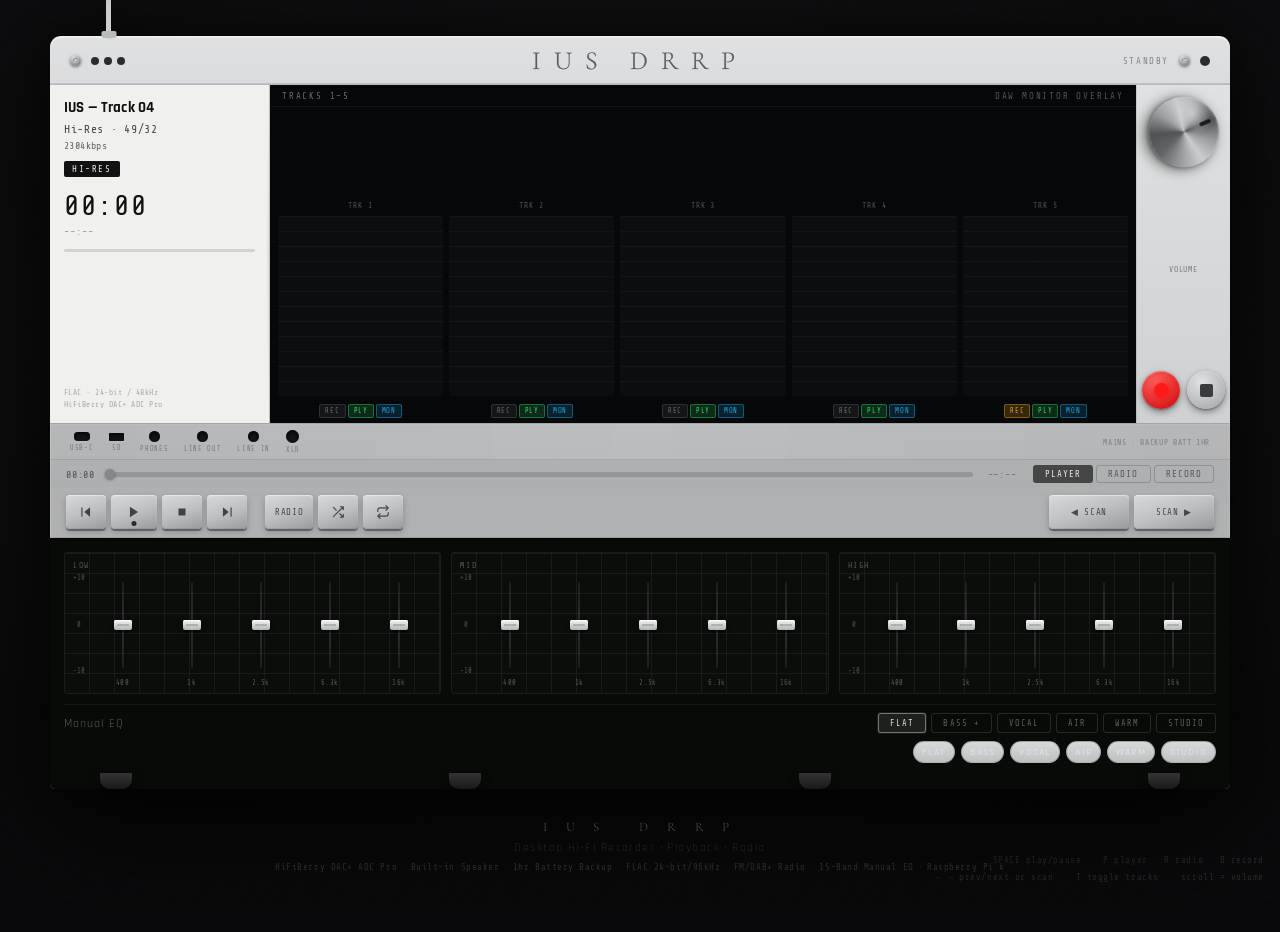
==== commit 5c3a9349: "Update" ====
--- a/index.html
+++ b/index.html
@@ -1,176 +1,1504 @@
 <!DOCTYPE html>
 <html lang="en">
 <head>
-  <meta charset="UTF-8" />
-  <meta name="viewport" content="width=device-width, initial-scale=1.0" />
-  <title>IUS DDRP Desktop Demo</title>
-  <meta name="description" content="IUS DDRP Desktop Demo: browser-based hi-fi player, internet radio monitor, multitrack recorder, EQ, and detailed audio analysis visualizer." />
-  <meta property="og:title" content="IUS DDRP Desktop Demo" />
-  <meta property="og:description" content="Browser-based hi-fi player, radio monitor, multitrack recorder, EQ, and detailed audio analysis visualizer." />
-  <meta property="og:type" content="website" />
-  <meta property="og:image" content="assets/logo.png" />
-  <meta name="theme-color" content="#0b0d10" />
-  <link rel="preconnect" href="https://fonts.googleapis.com">
-  <link rel="preconnect" href="https://fonts.gstatic.com" crossorigin>
-  <link href="https://fonts.googleapis.com/css2?family=Rajdhani:wght@400;500;600;700&family=Share+Tech+Mono&display=swap" rel="stylesheet">
-  <link rel="stylesheet" href="styles.css" />
+<meta charset="UTF-8"/>
+<meta name="viewport" content="width=device-width, initial-scale=1.0"/>
+<title>IUS DRRP Desktop</title>
+<meta name="description" content="IUS DRRP desktop interface with preserved official device UI, dedicated radio stations, multitrack arming, recording, EQ, and detailed monitor analysis."/>
+<meta property="og:title" content="IUS DRRP Desktop"/>
+<meta property="og:description" content="Official IUS DRRP device UI with software-driven radio, recording, EQ, and multitrack monitor functions."/>
+<meta property="og:type" content="website"/>
+<meta name="theme-color" content="#0d0d10"/>
+<link rel="preconnect" href="https://fonts.googleapis.com"/>
+<link href="https://fonts.googleapis.com/css2?family=Cormorant+Garamond:wght@300;400&family=Share+Tech+Mono&family=Rajdhani:wght@300;400;500;600;700&display=swap" rel="stylesheet"/>
+<style>
+/* ═══════════════════════════════════════════════
+   RESET + TOKENS
+═══════════════════════════════════════════════ */
+*,*::before,*::after{box-sizing:border-box;margin:0;padding:0}
+:root{
+  /* Housing */
+  --h-top:#e0e1e2; --h-mid:#cfd0d1; --h-dark:#b8b9ba; --h-edge:#9a9b9c;
+  --h-shadow:#777; --h-hi:rgba(255,255,255,.48);
+  /* Display */
+  --d-bg:#06080a; --d-dark:#0b0e11; --d-grid:rgba(255,255,255,.055);
+  --d-green:#3dff7a; --d-amber:#ffb020; --d-cyan:#22ddff;
+  --d-teal1:#1ef5b0; --d-teal2:#22b8ff;
+  --d-red:#ff2a3c; --d-white:#e8eeea;
+  /* Info panel */
+  --inf-bg:#f0f0ec; --inf-border:#c0c0b8;
+  /* Buttons */
+  --btn-hi:#d8d9da; --btn-mid:#bfc0c2; --btn-lo:#9a9b9d;
+  /* Fonts */
+  --f-serif:'Cormorant Garamond',serif;
+  --f-mono:'Share Tech Mono',monospace;
+  --f-ui:'Rajdhani',sans-serif;
+  /* EQ */
+  --eq-bg:#080a08; --eq-grid:rgba(255,255,255,.055);
+}
+html,body{
+  min-height:100%;background:#0d0d10;
+  font-family:var(--f-ui);color:#d0d0cc;
+  -webkit-font-smoothing:antialiased;
+}
+body{
+  display:flex;flex-direction:column;align-items:center;
+  justify-content:flex-start;
+  min-height:100vh;padding:36px 12px 60px;
+  background:radial-gradient(ellipse 80% 60% at 50% 35%,#161618 0%,#0a0a0c 100%);
+}
+/* grain */
+body::before{
+  content:'';position:fixed;inset:0;pointer-events:none;opacity:.35;
+  mix-blend-mode:overlay;z-index:0;
+  background-image:url("data:image/svg+xml,%3Csvg viewBox='0 0 200 200' xmlns='http://www.w3.org/2000/svg'%3E%3Cfilter id='n'%3E%3CfeTurbulence type='fractalNoise' baseFrequency='.9' numOctaves='4' stitchTiles='stitch'/%3E%3C/filter%3E%3Crect width='100%25' height='100%25' filter='url(%23n)' opacity='.03'/%3E%3C/svg%3E");
+  background-size:200px;
+}
+
+/* ═══════════════════════════════════════════════
+   DEVICE SHELL
+═══════════════════════════════════════════════ */
+.device{
+  position:relative;z-index:10;
+  width:min(1180px,100%);
+  filter:
+    drop-shadow(0 30px 60px rgba(0,0,0,.8))
+    drop-shadow(0 6px 18px rgba(0,0,0,.5));
+  animation:unitIn .8s cubic-bezier(.16,1,.3,1) both;
+}
+
+/* Antenna */
+.antenna{
+  position:absolute;top:-52px;left:56px;
+  width:5px;height:54px;
+  background:linear-gradient(180deg,#b8b9ba,#ccc 40%,var(--h-mid) 100%);
+  border-radius:3px 3px 0 0;
+  box-shadow:1px 0 2px rgba(0,0,0,.28);
+  transform-origin:bottom center;
+}
+.antenna::before{
+  content:'';position:absolute;top:-6px;left:50%;transform:translateX(-50%);
+  width:9px;height:9px;border-radius:50%;
+  background:radial-gradient(circle at 38% 32%,#ddd,#888);
+  box-shadow:0 1px 4px rgba(0,0,0,.45);
+}
+.antenna-base{
+  position:absolute;bottom:0;left:50%;transform:translateX(-50%);
+  width:15px;height:7px;border-radius:2px;
+  background:linear-gradient(180deg,#bbb,var(--h-dark));
+}
+
+/* Main housing box */
+.housing{
+  border-radius:11px 11px 5px 5px;overflow:hidden;
+  background-image:
+    repeating-linear-gradient(0deg,transparent,transparent 3px,rgba(255,255,255,.007) 3px,rgba(255,255,255,.007) 6px),
+    linear-gradient(180deg,var(--h-top) 0%,var(--h-mid) 18%,var(--h-dark) 60%,var(--h-edge) 100%);
+  box-shadow:
+    inset 0 2px 1px rgba(255,255,255,.48),
+    inset 0 -1px 1px rgba(0,0,0,.28),
+    inset 1px 0 1px rgba(255,255,255,.28),
+    inset -1px 0 1px rgba(255,255,255,.18);
+}
+
+/* ═══ TOP RAIL ═══ */
+.top-rail{
+  display:flex;align-items:center;
+  padding:9px 20px 7px;
+  border-bottom:1px solid rgba(0,0,0,.12);
+  gap:0;position:relative;
+}
+.top-rail-left{display:flex;align-items:center;gap:10px;min-width:180px}
+.screw{
+  width:11px;height:11px;border-radius:50%;flex-shrink:0;
+  background:radial-gradient(circle at 38% 32%,#dde,#aaa 45%,#666 100%);
+  box-shadow:0 1px 3px rgba(0,0,0,.5),inset 0 1px 1px rgba(255,255,255,.4);
+  position:relative;
+}
+.screw::after{
+  content:'';position:absolute;inset:3px;
+  border-top:1.5px solid rgba(0,0,0,.45);border-radius:50%;transform:rotate(-35deg);
+}
+.leds{display:flex;gap:5px;align-items:center}
+.led{
+  width:8px;height:8px;border-radius:50%;
+  background:#2a2c30;transition:all .35s ease;
+}
+.led.g{background:var(--d-green);box-shadow:0 0 8px var(--d-green);animation:ledBreathe 2.5s ease-in-out infinite}
+.led.a{background:var(--d-amber);box-shadow:0 0 8px var(--d-amber)}
+.led.r{background:var(--d-red);box-shadow:0 0 9px var(--d-red);animation:recBlink .85s ease-in-out infinite}
+
+.brand{
+  flex:1;text-align:center;
+  font-family:var(--f-serif);font-size:26px;font-weight:300;
+  letter-spacing:.5em;color:rgba(50,50,50,.75);
+  -webkit-text-stroke:.4px rgba(40,40,40,.5);
+  text-shadow:0 1px 0 rgba(255,255,255,.5);
+  user-select:none;
+}
+.top-rail-right{
+  display:flex;align-items:center;gap:10px;
+  min-width:180px;justify-content:flex-end;
+}
+.status-text{
+  font-family:var(--f-mono);font-size:9px;letter-spacing:.18em;
+  color:rgba(0,0,0,.4);
+}
+.status-led{
+  width:10px;height:10px;border-radius:50%;
+  background:#2a2c30;transition:all .35s ease;
+}
+.status-led.on{background:var(--d-green);box-shadow:0 0 8px var(--d-green)}
+
+/* ═══ MAIN DISPLAY AREA ═══ */
+.display-area{
+  display:grid;
+  grid-template-columns:220px 1fr 94px;
+  gap:0;
+  background:rgba(0,0,0,.06);
+  border-top:1px solid rgba(0,0,0,.1);
+  border-bottom:1px solid rgba(0,0,0,.08);
+  min-height:340px;
+}
+
+/* Left: white info panel */
+.info-panel{
+  background:var(--inf-bg);
+  border-right:1px solid var(--inf-border);
+  padding:14px 14px 12px;
+  display:flex;flex-direction:column;gap:4px;
+  position:relative;overflow:hidden;
+}
+.info-panel::after{
+  content:'';position:absolute;top:0;right:0;bottom:0;
+  width:2px;background:linear-gradient(180deg,transparent,rgba(0,0,0,.06),transparent);
+}
+.inf-name{font-family:var(--f-ui);font-size:15px;font-weight:700;color:#111;letter-spacing:.01em;line-height:1.2}
+.inf-quality{font-family:var(--f-mono);font-size:11.5px;color:#444;letter-spacing:.06em;margin-top:2px}
+.inf-kbps{font-family:var(--f-mono);font-size:10px;color:#666;letter-spacing:.04em}
+.inf-badge{
+  display:inline-block;margin-top:6px;padding:3px 8px;
+  background:#111;color:#f0f0ee;
+  font-family:var(--f-mono);font-size:9px;letter-spacing:.18em;border-radius:2px;
+}
+.inf-badge.rec{background:#cc0000}
+.inf-badge.radio{background:#995500}
+.inf-time{
+  font-family:var(--f-mono);font-size:28px;font-weight:400;
+  color:#111;letter-spacing:.06em;margin-top:10px;line-height:1;
+}
+.inf-remain{font-family:var(--f-mono);font-size:10px;color:#888;letter-spacing:.1em;margin-top:2px}
+.inf-progress{height:3px;background:rgba(0,0,0,.12);border-radius:2px;overflow:hidden;margin-top:8px}
+.inf-prog-fill{height:100%;background:linear-gradient(90deg,#222,#555);border-radius:2px;transition:width .5s linear;width:0%}
+/* Spacer */
+.inf-spacer{flex:1}
+/* Mode info lines at bottom of info panel */
+.inf-source{font-family:var(--f-mono);font-size:8px;color:#aaa;letter-spacing:.06em;margin-top:4px;line-height:1.5}
+
+/* Centre: DAW / waveform display */
+.daw-display{
+  background:var(--d-bg);
+  position:relative;overflow:hidden;
+  display:flex;flex-direction:column;
+}
+/* DAW scanlines */
+.daw-display::after{
+  content:'';position:absolute;inset:0;pointer-events:none;z-index:8;
+  background:repeating-linear-gradient(0deg,transparent,transparent 2px,rgba(0,0,0,.07) 2px,rgba(0,0,0,.07) 4px);
+}
+/* DAW header bar */
+.daw-header{
+  display:flex;align-items:center;justify-content:space-between;
+  padding:6px 12px 5px;
+  border-bottom:1px solid rgba(255,255,255,.05);
+  flex-shrink:0;z-index:9;position:relative;
+}
+.daw-label{
+  font-family:var(--f-mono);font-size:9px;letter-spacing:.2em;color:rgba(255,255,255,.4);
+}
+.daw-label.right{color:rgba(255,255,255,.3)}
+
+/* Track columns area */
+.daw-tracks{
+  flex:1;display:flex;align-items:flex-end;
+  padding:8px 8px 0;gap:6px;position:relative;z-index:2;
+}
+.track-col{
+  flex:1;display:flex;flex-direction:column;align-items:center;
+  justify-content:flex-end;gap:4px;
+}
+.track-label{
+  font-family:var(--f-mono);font-size:8px;letter-spacing:.12em;
+  color:rgba(255,255,255,.3);margin-bottom:2px;
+}
+.track-bars-wrap{
+  width:100%;position:relative;
+  height:180px;display:flex;align-items:flex-end;
+  background:rgba(255,255,255,.025);border-radius:2px;overflow:hidden;
+}
+.track-bar-bg{
+  position:absolute;inset:0;
+  background:repeating-linear-gradient(0deg,transparent,transparent 14px,rgba(255,255,255,.04) 14px,rgba(255,255,255,.04) 15px);
+}
+.track-bar{
+  position:absolute;bottom:0;left:0;right:0;
+  background:linear-gradient(0deg,#22b8ff 0%,#1ef5b0 70%,rgba(200,255,230,.6) 100%);
+  border-radius:1px 1px 0 0;
+  transition:height .06s linear;
+  box-shadow:0 0 12px rgba(30,245,176,.2),0 0 4px rgba(34,184,255,.4);
+  will-change:height;
+}
+/* Track row buttons */
+.track-btns{
+  display:flex;gap:2px;padding:4px 2px 5px;
+  z-index:3;
+}
+.trk-btn{
+  padding:2px 5px;border:1px solid rgba(255,255,255,.12);border-radius:2px;
+  background:rgba(255,255,255,.06);
+  font-family:var(--f-mono);font-size:7px;letter-spacing:.1em;
+  color:rgba(255,255,255,.4);cursor:pointer;transition:all .18s;outline:none;
+}
+.trk-btn:hover{background:rgba(255,255,255,.12);color:rgba(255,255,255,.8)}
+.trk-btn.on{background:rgba(255,176,32,.2);border-color:rgba(255,176,32,.4);color:rgba(255,176,32,.9)}
+.trk-btn.on.mon{background:rgba(34,184,255,.15);border-color:rgba(34,184,255,.4);color:rgba(34,184,255,.9)}
+.trk-btn.on.ply{background:rgba(61,255,122,.15);border-color:rgba(61,255,122,.35);color:rgba(61,255,122,.9)}
+/* Waveform canvas (shown in non-DAW modes) */
+.wave-canvas-wrap{
+  position:absolute;inset:0;z-index:2;opacity:0;transition:opacity .35s;
+}
+.wave-canvas-wrap.show{opacity:1}
+.wave-canvas-wrap canvas{width:100%;height:100%;display:block}
+/* Radio freq overlay */
+.radio-overlay{
+  position:absolute;inset:0;z-index:5;
+  display:flex;flex-direction:column;align-items:center;justify-content:center;gap:6px;
+  opacity:0;transition:opacity .3s;pointer-events:none;
+}
+.radio-overlay.show{opacity:1}
+.radio-freq-big{font-family:var(--f-mono);font-size:48px;color:var(--d-amber);letter-spacing:.06em;text-shadow:0 0 24px var(--d-amber),0 0 60px rgba(255,176,32,.2)}
+.radio-band-big{font-family:var(--f-mono);font-size:11px;letter-spacing:.5em;color:rgba(255,176,32,.6)}
+.radio-stn{font-family:var(--f-mono);font-size:13px;color:var(--d-cyan);letter-spacing:.14em}
+/* Rec overlay */
+.rec-dot-overlay{
+  position:absolute;bottom:8px;right:10px;z-index:6;
+  font-family:var(--f-mono);font-size:9px;color:var(--d-red);letter-spacing:.2em;
+  opacity:0;transition:opacity .3s;
+}
+.rec-dot-overlay.show{opacity:1;animation:recBlink .85s ease-in-out infinite}
+
+/* Right cluster */
+.right-cluster{
+  display:flex;flex-direction:column;align-items:center;
+  justify-content:space-between;
+  padding:12px 8px 14px;gap:10px;
+  border-left:1px solid rgba(0,0,0,.1);
+  background:linear-gradient(180deg,var(--h-top),var(--h-mid));
+}
+/* Main knob */
+.main-knob{
+  width:70px;height:70px;border-radius:50%;
+  cursor:ns-resize;user-select:none;position:relative;
+  background:
+    radial-gradient(ellipse 55% 38% at 32% 28%,rgba(255,255,255,.44) 0%,transparent 58%),
+    conic-gradient(from 0deg,#505254,#9a9c9e,#caccce,#9a9c9e,#626466,#505254,#9a9c9e,#caccce,#9a9c9e,#505254);
+  box-shadow:0 5px 14px rgba(0,0,0,.55),0 2px 4px rgba(0,0,0,.35),inset 0 1px 2px rgba(255,255,255,.22);
+  transition:transform .08s ease;
+  flex-shrink:0;
+}
+.main-knob:active{transform:scale(.97)}
+.knob-notch{
+  position:absolute;top:6px;left:50%;transform:translateX(-50%);
+  width:4px;height:12px;background:rgba(0,0,0,.72);border-radius:2px;
+}
+.knob-label{
+  font-family:var(--f-mono);font-size:8px;letter-spacing:.12em;
+  color:rgba(0,0,0,.42);text-align:center;flex-shrink:0;
+}
+/* Rec buttons */
+.rec-group{display:flex;gap:7px;align-items:center;flex-shrink:0}
+.hw-btn{
+  width:38px;height:38px;border-radius:50%;border:none;cursor:pointer;
+  display:flex;align-items:center;justify-content:center;
+  box-shadow:0 3px 7px rgba(0,0,0,.4),0 1px 2px rgba(0,0,0,.3),inset 0 1px 1px rgba(255,255,255,.28);
+  transition:all .1s;outline:none;
+}
+.hw-btn:active{transform:translateY(1px);box-shadow:0 1px 3px rgba(0,0,0,.4)}
+.hw-btn.rec-btn{
+  background:radial-gradient(circle at 38% 30%,#ff6666,#c00);
+}
+.hw-btn.rec-btn::after{
+  content:'';width:15px;height:15px;border-radius:50%;
+  background:#ff1a1a;box-shadow:0 0 8px rgba(255,0,0,.7);
+}
+.hw-btn.rec-btn.armed::after{animation:recBlink .6s ease-in-out infinite}
+.hw-btn.stop-btn{
+  background:radial-gradient(circle at 38% 30%,#e2e3e4,#a0a2a4);
+}
+.hw-btn.stop-btn::after{
+  content:'';width:13px;height:13px;border-radius:2px;background:#3a3c3e;
+}
+
+/* ═══ PORT STRIP ═══ */
+.port-strip{
+  display:flex;align-items:center;gap:16px;
+  padding:5px 20px 5px;
+  border-top:1px solid rgba(255,255,255,.06);
+  border-bottom:1px solid rgba(0,0,0,.1);
+  background:linear-gradient(90deg,rgba(0,0,0,.04),transparent,rgba(0,0,0,.04));
+}
+.port{display:flex;flex-direction:column;align-items:center;gap:3px}
+.port-hole{background:#141618;box-shadow:inset 0 2px 5px rgba(0,0,0,.85),0 1px 0 rgba(255,255,255,.1)}
+.port-hole.usbc{width:16px;height:9px;border-radius:4px}
+.port-hole.sd{width:15px;height:8px;border-radius:1px}
+.port-hole.jack{width:11px;height:11px;border-radius:50%}
+.port-hole.xlr{width:13px;height:13px;border-radius:50%}
+.port-lbl{font-family:var(--f-mono);font-size:6.5px;color:rgba(0,0,0,.35);letter-spacing:.1em}
+.port-strip-right{margin-left:auto;font-family:var(--f-mono);font-size:8px;color:rgba(0,0,0,.3);letter-spacing:.08em}
+
+/* ═══ PROGRESS ROW ═══ */
+.progress-row{
+  display:flex;align-items:center;gap:8px;
+  padding:5px 16px 4px;
+  background:rgba(0,0,0,.06);
+}
+.prog-time{font-family:var(--f-mono);font-size:10px;color:rgba(0,0,0,.5);letter-spacing:.08em;flex-shrink:0;min-width:36px}
+.prog-track{
+  flex:1;height:5px;background:rgba(0,0,0,.14);border-radius:3px;
+  overflow:visible;cursor:pointer;position:relative;
+}
+.prog-fill{height:100%;background:linear-gradient(90deg,#444,#666);border-radius:3px;transition:width .5s linear;width:0%;pointer-events:none}
+/* Scrubber dot */
+.prog-track::after{
+  content:'';position:absolute;top:50%;transform:translate(-50%,-50%);
+  width:10px;height:10px;border-radius:50%;background:#888;
+  box-shadow:0 1px 3px rgba(0,0,0,.4);
+  left:var(--prog-pct,0%);transition:left .5s linear;
+}
+.prog-total{font-family:var(--f-mono);font-size:10px;color:rgba(0,0,0,.4);letter-spacing:.08em;flex-shrink:0;min-width:36px;text-align:right}
+/* Mode tabs */
+.mode-tabs{display:flex;gap:3px;margin-left:8px}
+.mode-tab{
+  padding:3px 11px;border:1px solid rgba(0,0,0,.18);border-radius:3px;
+  background:transparent;cursor:pointer;outline:none;
+  font-family:var(--f-mono);font-size:9px;letter-spacing:.12em;
+  color:rgba(0,0,0,.5);transition:all .15s;
+}
+.mode-tab.active{background:rgba(0,0,0,.6);color:#e8e8e4;border-color:transparent}
+.mode-tab:hover:not(.active){background:rgba(0,0,0,.1)}
+
+/* ═══ TRANSPORT ROW ═══ */
+.transport-row{
+  display:flex;align-items:center;gap:5px;
+  padding:8px 16px 8px;
+  background:linear-gradient(180deg,rgba(0,0,0,.05),rgba(0,0,0,.02));
+  border-bottom:1px solid rgba(0,0,0,.09);
+}
+.t-btn{
+  height:34px;border:none;border-radius:4px;cursor:pointer;
+  display:flex;align-items:center;justify-content:center;gap:4px;
+  font-family:var(--f-mono);font-size:9px;color:rgba(40,42,46,.8);
+  letter-spacing:.07em;outline:none;flex-shrink:0;padding:0 10px;
+  background:linear-gradient(162deg,var(--btn-hi) 0%,var(--btn-mid) 50%,var(--btn-lo) 100%);
+  box-shadow:0 2px 0 rgba(0,0,0,.35),0 3px 6px rgba(0,0,0,.22),inset 0 1px 1px rgba(255,255,255,.5),inset 0 -1px 0 rgba(0,0,0,.08);
+  transition:all .08s ease;user-select:none;
+  min-width:40px;
+}
+.t-btn svg{width:14px;height:14px;flex-shrink:0;pointer-events:none}
+.t-btn svg polygon,.t-btn svg rect{fill:rgba(35,38,44,.82)}
+.t-btn svg line{stroke:rgba(35,38,44,.82);stroke-width:2;fill:none;stroke-linecap:round}
+.t-btn svg path{stroke:rgba(35,38,44,.78);stroke-width:2;fill:none;stroke-linecap:round;stroke-linejoin:round}
+.t-btn:hover{background:linear-gradient(162deg,#dcdee0 0%,#cacccf 50%,#9a9c9f 100%)}
+.t-btn:active,.t-btn.pressed{transform:translateY(2px);box-shadow:0 0 0 rgba(0,0,0,.35),inset 0 1px 2px rgba(0,0,0,.18)}
+.t-btn.play-btn{position:relative;min-width:46px}
+.play-led{
+  position:absolute;bottom:3px;left:50%;transform:translateX(-50%);
+  width:5px;height:5px;border-radius:50%;background:#2a2a2a;transition:all .3s;
+}
+.t-btn.playing .play-led{background:#22cc44;box-shadow:0 0 6px #22cc44}
+.t-sep{width:8px;flex-shrink:0}
+.t-right{margin-left:auto;display:flex;gap:5px}
+.t-btn.scan-btn{min-width:80px}
+.t-btn.mode-lit{
+  background:linear-gradient(162deg,#7a7c7e 0%,#646668 50%,#4c4e50 100%);
+  color:rgba(218,222,218,.9);
+  box-shadow:0 1px 0 rgba(0,0,0,.4),inset 0 2px 3px rgba(0,0,0,.25);
+}
+
+/* ═══════════════════════════════════════════════
+   EQ SECTION
+═══════════════════════════════════════════════ */
+.eq-section{
+  background:var(--eq-bg);
+  border-top:2px solid rgba(0,0,0,.6);
+  padding:12px 14px 10px;
+}
+.eq-banks{display:flex;gap:10px}
+.eq-bank{
+  flex:1;padding:8px 8px 6px;
+  border:1px solid rgba(255,255,255,.06);border-radius:3px;
+  background:rgba(255,255,255,.015);position:relative;overflow:hidden;
+}
+/* Grid lines in bank */
+.eq-bank::before{
+  content:'';position:absolute;inset:0;pointer-events:none;
+  background-image:
+    repeating-linear-gradient(0deg,transparent,transparent 19px,var(--eq-grid) 19px,var(--eq-grid) 20px),
+    repeating-linear-gradient(90deg,transparent,transparent 24px,var(--eq-grid) 24px,var(--eq-grid) 25px);
+}
+.eq-bank-name{
+  font-family:var(--f-mono);font-size:8px;letter-spacing:.2em;
+  color:rgba(255,255,255,.3);margin-bottom:5px;
+}
+.eq-db-row{
+  display:flex;align-items:flex-start;gap:4px;
+}
+.eq-db-col{
+  display:flex;flex-direction:column;justify-content:space-between;
+  height:100px;flex-shrink:0;
+}
+.eq-db-col span{
+  font-family:var(--f-mono);font-size:7px;color:rgba(255,255,255,.28);
+  display:block;line-height:1;
+}
+.eq-faders-row{display:flex;flex:1;gap:2px}
+.eq-fader-col{
+  flex:1;display:flex;flex-direction:column;align-items:center;gap:4px;
+}
+.fader-wrap{
+  position:relative;width:100%;height:100px;
+  display:flex;align-items:center;justify-content:center;
+  cursor:ns-resize;
+}
+/* Track line */
+.fader-track{
+  width:2px;height:86px;
+  background:linear-gradient(180deg,rgba(255,255,255,.07),rgba(255,255,255,.14),rgba(255,255,255,.07));
+  border-radius:1px;position:relative;
+}
+/* Zero line */
+.fader-track::after{
+  content:'';position:absolute;top:50%;transform:translateY(-50%);
+  left:-5px;right:-5px;height:1px;background:rgba(255,255,255,.14);
+}
+/* Fader knob */
+.fader-knob{
+  position:absolute;left:50%;transform:translate(-50%,-50%);
+  width:18px;height:10px;border-radius:2px;
+  background:linear-gradient(180deg,rgba(255,255,255,.96),rgba(200,202,204,.88));
+  box-shadow:0 2px 5px rgba(0,0,0,.65),0 1px 1px rgba(0,0,0,.3),inset 0 1px 0 rgba(255,255,255,.92);
+  cursor:ns-resize;z-index:5;top:50%;
+}
+.fader-knob::after{
+  content:'';position:absolute;
+  inset:4px 3px;border-top:1px solid rgba(0,0,0,.18);border-bottom:1px solid rgba(0,0,0,.18);
+}
+.fader-freq{
+  font-family:var(--f-mono);font-size:7px;color:rgba(255,255,255,.3);
+  letter-spacing:.04em;text-align:center;
+}
+/* EQ footer */
+.eq-footer{
+  display:flex;align-items:center;justify-content:space-between;
+  margin-top:10px;padding-top:8px;
+  border-top:1px solid rgba(255,255,255,.05);
+}
+.eq-footer-label{
+  font-family:var(--f-ui);font-size:12px;font-weight:400;
+  color:rgba(255,255,255,.32);letter-spacing:.08em;
+}
+.eq-presets{display:flex;gap:5px;flex-wrap:wrap}
+.eq-p-btn{
+  padding:4px 11px;border:1px solid rgba(255,255,255,.12);border-radius:3px;
+  background:transparent;color:rgba(255,255,255,.35);
+  font-family:var(--f-mono);font-size:8.5px;letter-spacing:.12em;
+  cursor:pointer;transition:all .15s;outline:none;
+}
+.eq-p-btn:hover{border-color:rgba(255,255,255,.32);color:rgba(255,255,255,.72);background:rgba(255,255,255,.06)}
+.eq-p-btn.active{
+  border-color:rgba(255,255,255,.38);color:rgba(255,255,255,.85);
+  background:rgba(255,255,255,.09);
+  box-shadow:0 0 0 1px rgba(255,255,255,.08);
+}
+
+/* ═══ FEET ═══ */
+.feet-row{
+  display:flex;justify-content:space-between;padding:0 50px;
+  background:var(--eq-bg);
+}
+.foot{
+  width:32px;height:16px;
+  background:linear-gradient(180deg,#333,#1a1a1a);
+  border-radius:0 0 10px 10px;
+  box-shadow:0 4px 10px rgba(0,0,0,.6);
+}
+
+/* ═══ DEVICE INFO ═══ */
+.device-info{
+  margin-top:30px;text-align:center;z-index:10;
+  animation:fadeUp .9s .4s both;
+}
+.d-brand{font-family:var(--f-serif);font-size:13px;font-weight:300;letter-spacing:.6em;color:rgba(255,255,255,.3);margin-bottom:5px}
+.d-tag{font-family:var(--f-ui);font-size:12px;font-weight:300;color:rgba(255,255,255,.18);letter-spacing:.12em;margin-bottom:7px}
+.d-specs{display:flex;flex-wrap:wrap;justify-content:center;font-family:var(--f-mono);font-size:9px;color:rgba(255,255,255,.14);letter-spacing:.06em;gap:0 4px}
+.d-specs .dot{color:rgba(255,255,255,.1)}
+
+/* kbd hint */
+.kbd-hint{
+  position:fixed;bottom:14px;right:16px;
+  font-family:var(--f-mono);font-size:9px;line-height:1.9;
+  color:rgba(255,255,255,.14);letter-spacing:.06em;text-align:right;
+  pointer-events:none;animation:fadeUp .8s 2s both;
+}
+@media(max-width:640px){.kbd-hint{display:none}}
+
+/* ═══ KEYFRAMES ═══ */
+@keyframes unitIn{from{opacity:0;transform:translateY(22px) scale(.98)}to{opacity:1;transform:none}}
+@keyframes fadeUp{from{opacity:0;transform:translateY(12px)}to{opacity:1;transform:none}}
+@keyframes recBlink{0%,100%{opacity:1}50%{opacity:.18}}
+@keyframes ledBreathe{0%,100%{opacity:1}50%{opacity:.35}}
+
+/* scrolling text */
+@keyframes marquee{0%,15%{transform:translateX(0)}80%,100%{transform:translateX(var(--mq-dist,0px))}}
+.scrolling{animation:marquee 7s ease-in-out infinite}
+
+/* Responsive */
+@media(max-width:860px){
+  .display-area{grid-template-columns:175px 1fr 82px}
+  .info-panel{padding:10px}
+  .inf-time{font-size:22px}
+}
+@media(max-width:640px){
+  .display-area{grid-template-columns:140px 1fr 76px}
+  .brand{font-size:18px;letter-spacing:.3em}
+}
+</style>
 </head>
 <body>
-  <a class="skip-link" href="#mainContent">Skip to main content</a>
-
-  <div class="app-shell">
-    <header class="topbar">
-      <div>
-        <p class="eyebrow">IUS Audio Technology Concept</p>
-        <h1 class="brand">I U S &nbsp; D D R P</h1>
-        <div class="sub">Desktop Digital Recorder · Radio Monitor · Player · Multitrack Browser Prototype</div>
+
+<!-- ══════════════ DEVICE ══════════════ -->
+<div class="device">
+  <div class="antenna"><div class="antenna-base"></div></div>
+  <div class="housing">
+
+    <!-- ── TOP RAIL ── -->
+    <div class="top-rail">
+      <div class="top-rail-left">
+        <div class="screw"></div>
+        <div class="leds">
+          <div class="led" id="ledA"></div>
+          <div class="led" id="ledB"></div>
+          <div class="led" id="ledC"></div>
+        </div>
       </div>
-      <div class="status-cluster" aria-live="polite">
-        <span id="statusBadge" class="status-badge amber">PLAYER</span>
-        <span id="statusText" class="status-text">Ready</span>
+      <div class="brand">IUS DRRP</div>
+      <div class="top-rail-right">
+        <span class="status-text" id="topStatusTxt">STANDBY</span>
+        <div class="screw"></div>
+        <div class="status-led" id="statusLed"></div>
       </div>
-    </header>
-
-    <main id="mainContent" class="layout">
-      <section class="panel hero-panel" aria-labelledby="mainTransportHeading">
-        <div class="hero-top">
-          <div class="mode-tabs" role="tablist" aria-label="Operating mode">
-            <button class="mode-tab active" type="button" role="tab" aria-selected="true" data-mode="player">Player</button>
-            <button class="mode-tab" type="button" role="tab" aria-selected="false" data-mode="radio">Radio</button>
-            <button class="mode-tab" type="button" role="tab" aria-selected="false" data-mode="record">Record</button>
+    </div>
+
+    <!-- ── MAIN DISPLAY ── -->
+    <div class="display-area">
+
+      <!-- Left: info panel -->
+      <div class="info-panel">
+        <div class="inf-name" id="infName">IUS — Track 04</div>
+        <div class="inf-quality" id="infQuality">Hi-Res · 49/32</div>
+        <div class="inf-kbps" id="infKbps">2304kbps</div>
+        <div><span class="inf-badge" id="infBadge">HI-RES</span></div>
+        <div class="inf-time" id="infTime">00:00</div>
+        <div class="inf-remain" id="infRemain">--:--</div>
+        <div class="inf-progress"><div class="inf-prog-fill" id="infProgFill"></div></div>
+        <div class="inf-spacer"></div>
+        <div class="inf-source" id="infSource">FLAC · 24-bit / 48kHz<br>HiFiBerry DAC+ ADC Pro</div>
+      </div>
+
+      <!-- Centre: DAW monitor display -->
+      <div class="daw-display" id="dawDisplay">
+        <div class="daw-header">
+          <span class="daw-label" id="dawLabelLeft">TRACKS 1–5</span>
+          <span class="daw-label right" id="dawLabelRight">DAW MONITOR OVERLAY</span>
+        </div>
+
+        <!-- 5 track columns -->
+        <div class="daw-tracks" id="dawTracks">
+          <!-- built by JS -->
+        </div>
+
+        <!-- Waveform canvas (player/record mode) -->
+        <div class="wave-canvas-wrap" id="waveWrap">
+          <canvas id="waveCanvas"></canvas>
+        </div>
+
+        <!-- Radio overlay -->
+        <div class="radio-overlay" id="radioOverlay">
+          <div class="radio-band-big" id="radioBandBig">FM</div>
+          <div class="radio-freq-big" id="radioFreqBig">102.5</div>
+          <div class="radio-stn" id="radioStnBig">BBC Radio 6</div>
+        </div>
+
+        <!-- Rec overlay -->
+        <div class="rec-dot-overlay" id="recDotOverlay">● REC</div>
+      </div>
+
+      <!-- Right cluster -->
+      <div class="right-cluster">
+        <div class="main-knob" id="mainKnob"><div class="knob-notch"></div></div>
+        <div class="knob-label">VOLUME</div>
+        <div class="rec-group">
+          <div class="hw-btn rec-btn" id="hwRecBtn" title="Record"></div>
+          <div class="hw-btn stop-btn" id="hwStopBtn" title="Stop"></div>
+        </div>
+      </div>
+
+    </div><!-- /display-area -->
+
+    <!-- ── PORT STRIP ── -->
+    <div class="port-strip">
+      <div class="port"><div class="port-hole usbc"></div><span class="port-lbl">USB-C</span></div>
+      <div class="port"><div class="port-hole sd"></div><span class="port-lbl">SD</span></div>
+      <div class="port"><div class="port-hole jack"></div><span class="port-lbl">PHONES</span></div>
+      <div class="port"><div class="port-hole jack"></div><span class="port-lbl">LINE OUT</span></div>
+      <div class="port"><div class="port-hole jack"></div><span class="port-lbl">LINE IN</span></div>
+      <div class="port"><div class="port-hole xlr"></div><span class="port-lbl">XLR</span></div>
+      <div class="port-strip-right">MAINS · BACKUP BATT 1HR</div>
+    </div>
+
+    <!-- ── PROGRESS ROW ── -->
+    <div class="progress-row">
+      <span class="prog-time" id="progLeft">00:00</span>
+      <div class="prog-track" id="progTrack">
+        <div class="prog-fill" id="progFill"></div>
+      </div>
+      <span class="prog-total" id="progRight">--:--</span>
+      <div class="mode-tabs">
+        <button class="mode-tab active" id="tabPlayer">PLAYER</button>
+        <button class="mode-tab" id="tabRadio">RADIO</button>
+        <button class="mode-tab" id="tabRecord">RECORD</button>
+      </div>
+    </div>
+
+    <!-- ── TRANSPORT ROW ── -->
+    <div class="transport-row">
+      <button class="t-btn" id="btnPrev" title="Previous">
+        <svg viewBox="0 0 24 24"><polygon points="19,20 9,12 19,4"/><line x1="5" y1="19" x2="5" y2="5"/></svg>
+      </button>
+      <button class="t-btn play-btn" id="btnPlay" title="Play / Pause">
+        <svg viewBox="0 0 24 24" id="playIcon"><polygon points="5,3 19,12 5,21"/></svg>
+        <svg viewBox="0 0 24 24" id="pauseIcon" style="display:none"><rect x="6" y="4" width="4" height="16"/><rect x="14" y="4" width="4" height="16"/></svg>
+        <div class="play-led"></div>
+      </button>
+      <button class="t-btn" id="btnStop" title="Stop">
+        <svg viewBox="0 0 24 24"><rect x="6" y="6" width="12" height="12"/></svg>
+      </button>
+      <button class="t-btn" id="btnNext" title="Next">
+        <svg viewBox="0 0 24 24"><polygon points="5,4 15,12 5,20"/><line x1="19" y1="5" x2="19" y2="19"/></svg>
+      </button>
+      <div class="t-sep"></div>
+      <button class="t-btn" id="btnRadioMode">RADIO</button>
+      <button class="t-btn" id="btnShuffle" title="Shuffle">
+        <svg viewBox="0 0 24 24"><path d="M16 3h5v5M4 20L21 3M21 16v5h-5M15 15l6 6M4 4l5 5"/></svg>
+      </button>
+      <button class="t-btn" id="btnRepeat" title="Repeat">
+        <svg viewBox="0 0 24 24"><path d="M17 1l4 4-4 4M3 11V9a4 4 0 014-4h14M7 23l-4-4 4-4M21 13v2a4 4 0 01-4 4H3"/></svg>
+      </button>
+      <div class="t-right">
+        <button class="t-btn scan-btn" id="btnScanPrev">◀ SCAN</button>
+        <button class="t-btn scan-btn" id="btnScanNext">SCAN ▶</button>
+      </div>
+    </div>
+
+    <!-- ══════════ MANUAL EQ ══════════ -->
+    <div class="eq-section">
+      <div class="eq-banks" id="eqBanks">
+        <!-- Built by JS: 3 banks × 5 faders -->
+      </div>
+      <div class="eq-footer">
+        <span class="eq-footer-label">Manual EQ</span>
+        <div class="eq-presets">
+          <button class="eq-p-btn active" data-p="flat">FLAT</button>
+          <button class="eq-p-btn" data-p="bass">BASS +</button>
+          <button class="eq-p-btn" data-p="vocal">VOCAL</button>
+          <button class="eq-p-btn" data-p="air">AIR</button>
+          <button class="eq-p-btn" data-p="warm">WARM</button>
+          <button class="eq-p-btn" data-p="studio">STUDIO</button>
+        </div>
+      </div>
+    </div>
+
+    <div class="feet-row">
+      <div class="foot"></div>
+      <div class="foot"></div>
+      <div class="foot"></div>
+      <div class="foot"></div>
+    </div>
+
+  </div><!-- /housing -->
+</div><!-- /device -->
+
+<div class="device-info">
+  <div class="d-brand">I U S &nbsp; D R R P</div>
+  <div class="d-tag">Desktop Hi-Fi Recorder · Playback · Radio</div>
+  <div class="d-specs">
+    <span>HiFiBerry DAC+ ADC Pro</span><span class="dot"> · </span>
+    <span>Built-in Speaker</span><span class="dot"> · </span>
+    <span>1hr Battery Backup</span><span class="dot"> · </span>
+    <span>FLAC 24-bit/96kHz</span><span class="dot"> · </span>
+    <span>FM/DAB+ Radio</span><span class="dot"> · </span>
+    <span>15-Band Manual EQ</span><span class="dot"> · </span>
+    <span>Raspberry Pi 4</span>
+  </div>
+</div>
+
+<div class="kbd-hint">
+  SPACE play/pause &nbsp;&nbsp; P player &nbsp; R radio &nbsp; D record<br>
+  ← → prev/next or scan &nbsp;&nbsp; T toggle tracks &nbsp;&nbsp; scroll = volume
+</div>
+
+<!-- ══════════════════════════════════════════════
+     SCRIPT
+══════════════════════════════════════════════ -->
+
+<script>
+(function(){
+'use strict';
+const $ = id => document.getElementById(id);
+const clamp = (v,a,b)=>Math.max(a,Math.min(b,v));
+const fmt = s => `${String(Math.floor(Math.max(0,s||0)/60)).padStart(2,'0')}:${String(Math.floor(Math.max(0,s||0)%60)).padStart(2,'0')}`;
+const STORAGE_KEY = 'ius-drrp-official-ui-state-v1';
+const EQ_PRE = {
+  flat:   Array(15).fill(0),
+  bass:   [7,5,3,1,-1,  5,3,1,0,-1,  3,1,0,0,-1],
+  vocal:  [-2,0,4,5,2,  -2,1,5,6,3,  -2,0,4,5,2],
+  air:    [0,0,1,3,7,   0,0,1,3,8,   0,1,2,5,9],
+  warm:   [4,3,2,0,-2,  4,3,2,0,-2,  3,2,1,0,-2],
+  studio: [2,1,0,2,3,   0,0,0,0,0,  -1,0,1,3,5],
+};
+const EQ_FREQS = ['400','1k','2.5k','6.3k','16k'];
+const EQ_BANKS = ['LOW','MID','HIGH'];
+const TRACKS = [
+  {artist:'IUS', title:'Track 01', dur:243, fmt:'Hi-Res', spec:'49/32', kbps:'2304kbps', source:'FLAC · 49-bit / 32kHz<br>Local Player Bus'},
+  {artist:'IUS', title:'Prototype Alpha', dur:318, fmt:'FLAC', spec:'24/48', kbps:'1152kbps', source:'FLAC · 24-bit / 48kHz<br>Local Player Bus'},
+  {artist:'Field Session', title:'Morning Recording', dur:412, fmt:'FLAC', spec:'24/48', kbps:'1152kbps', source:'Field capture · 24-bit / 48kHz<br>Local Player Bus'},
+  {artist:'IUS', title:'Track 04', dur:3817, fmt:'Hi-Res', spec:'49/32', kbps:'2304kbps', source:'Hi-Res master bus<br>Playback transport'},
+  {artist:'Aux Line In', title:'Session A — Take 2', dur:187, fmt:'FLAC', spec:'16/44', kbps:'1411kbps', source:'Aux capture archive<br>Playback transport'},
+  {artist:'IUS', title:'Headphone Test', dur:527, fmt:'LOSSLESS', spec:'32/96', kbps:'4608kbps', source:'Lossless validation set<br>Playback transport'},
+  {artist:'Studio Input', title:'Live Capture 01', dur:892, fmt:'FLAC', spec:'24/96', kbps:'2304kbps', source:'Studio input print<br>Playback transport'}
+];
+const DEFAULT_RADIO = [
+  {name:'BBC Radio 6 Music', country:'UK', genre:'Alternative', format:'AAC', url:'https://lstn.lv/bbcradio.m3u8?station=bbc_6music'},
+  {name:'Classic FM', country:'UK', genre:'Classical', format:'MP3', url:'https://media-ice.musicradio.com/ClassicFMMP3'},
+  {name:'KEXP 90.3 FM', country:'USA', genre:'Indie', format:'AAC', url:'https://kexp.streamguys1.com/kexp128.aac'},
+  {name:'NTS 1', country:'UK', genre:'Eclectic', format:'MP3', url:'https://stream-relay-geo.ntslive.net/stream'},
+  {name:'SomaFM Groove Salad', country:'USA', genre:'Ambient', format:'MP3', url:'https://ice1.somafm.com/groovesalad-128-mp3'}
+];
+const TRACK_FILTERS = [
+  {name:'TRK 1', band:[30,120]},
+  {name:'TRK 2', band:[80,260]},
+  {name:'TRK 3', band:[220,1200]},
+  {name:'TRK 4', band:[1000,5200]},
+  {name:'TRK 5', band:[5200,16000], master:true}
+];
+function loadState(){ try { return JSON.parse(localStorage.getItem(STORAGE_KEY)||'{}'); } catch { return {}; } }
+const persisted = loadState();
+const S = {
+  mode: persisted.mode || 'player',
+  playing:false,
+  recording:false,
+  volume: Number.isFinite(persisted.volume) ? clamp(persisted.volume,0,100) : 72,
+  trackIdx: Number.isInteger(persisted.trackIdx) ? clamp(persisted.trackIdx,0,TRACKS.length-1) : 3,
+  elapsed: 0,
+  recElapsed:0,
+  recCount: Number.isInteger(persisted.recCount) ? persisted.recCount : 1,
+  radioPreset: Number.isInteger(persisted.radioPreset) ? persisted.radioPreset : 0,
+  showTracks: persisted.showTracks !== false,
+  eqValues: Array.isArray(persisted.eqValues) && persisted.eqValues.length===15 ? persisted.eqValues.slice(0,15) : Array(15).fill(0),
+  eqPreset: persisted.eqPreset || 'flat',
+  knobAngle:-10,
+  scanAnim:null,
+  trackTick:null,
+  radioClock:null,
+  stations: [],
+  radioActive:false,
+  radioError:false,
+  audioReady:false,
+  mediaRecorder:null,
+  micStream:null,
+  micSource:null,
+  monitorGain:null,
+  sourceType:'player',
+  usingFallbackAnalysis:false,
+  wPhase:0,
+  wPhaseRec:0,
+  trackButtons: Array.from({length:5}, (_,i)=>({
+    rec: !!persisted.trackButtons?.[i]?.rec,
+    ply: persisted.trackButtons?.[i]?.ply !== false,
+    mon: persisted.trackButtons?.[i]?.mon !== false
+  })),
+  trackRecorders:[]
+};
+function persist(){
+  localStorage.setItem(STORAGE_KEY, JSON.stringify({
+    mode:S.mode, volume:S.volume, trackIdx:S.trackIdx, recCount:S.recCount, radioPreset:S.radioPreset,
+    showTracks:S.showTracks, eqValues:S.eqValues, eqPreset:S.eqPreset, trackButtons:S.trackButtons
+  }));
+}
+
+// Hidden media elements only for software engine
+const playerAudio = document.createElement('audio');
+playerAudio.id = 'playerAudio'; playerAudio.preload = 'none'; playerAudio.crossOrigin = 'anonymous'; playerAudio.style.display='none';
+const radioAudio = document.createElement('audio');
+radioAudio.id = 'radioAudio'; radioAudio.preload = 'none'; radioAudio.crossOrigin = 'anonymous'; radioAudio.style.display='none';
+document.body.append(playerAudio, radioAudio);
+
+// Accessibility without altering visible UI
+$('mainKnob').setAttribute('role','slider');
+$('mainKnob').setAttribute('aria-label','Master volume');
+$('mainKnob').setAttribute('aria-valuemin','0');
+$('mainKnob').setAttribute('aria-valuemax','100');
+$('dawDisplay').setAttribute('role','img');
+$('dawDisplay').setAttribute('aria-label','Official IUS DRRP monitor display');
+[['btnPrev','Previous'],['btnPlay','Play or pause'],['btnStop','Stop'],['btnNext','Next'],['btnRadioMode','Radio mode'],['btnShuffle','Shuffle'],['btnRepeat','Repeat'],['btnScanPrev','Scan previous'],['btnScanNext','Scan next'],['hwRecBtn','Record'],['hwStopBtn','Stop record'],['tabPlayer','Player mode'],['tabRadio','Radio mode'],['tabRecord','Record mode']].forEach(([id,label])=>$(id).setAttribute('aria-label',label));
+
+const dawTracks = $('dawTracks');
+const trackBarEls = [];
+const trackBtnEls = [];
+(function buildTracks(){
+  for(let i=0;i<5;i++){
+    const col = document.createElement('div');
+    col.className = 'track-col';
+    col.innerHTML = `
+      <div class="track-label">TRK ${i+1}</div>
+      <div class="track-bars-wrap" id="tbw${i}">
+        <div class="track-bar-bg"></div>
+        <div class="track-bar" id="tbar${i}" style="height:0%"></div>
+      </div>
+      <div class="track-btns">
+        <button class="trk-btn ${S.trackButtons[i].rec?'on':''}" data-ti="${i}" data-act="rec" aria-pressed="${S.trackButtons[i].rec}">REC</button>
+        <button class="trk-btn ${S.trackButtons[i].ply?'on ply':''}" data-ti="${i}" data-act="ply" aria-pressed="${S.trackButtons[i].ply}">PLY</button>
+        <button class="trk-btn ${S.trackButtons[i].mon?'on mon':''}" data-ti="${i}" data-act="mon" aria-pressed="${S.trackButtons[i].mon}">MON</button>
+      </div>`;
+    dawTracks.appendChild(col);
+    trackBarEls.push(col.querySelector('#tbar'+i));
+    trackBtnEls.push({
+      rec: col.querySelector('[data-act="rec"]'),
+      ply: col.querySelector('[data-act="ply"]'),
+      mon: col.querySelector('[data-act="mon"]')
+    });
+  }
+  document.querySelectorAll('.trk-btn').forEach(btn=>{
+    btn.addEventListener('click',()=>{
+      const ti = +btn.dataset.ti; const act = btn.dataset.act;
+      const state = S.trackButtons[ti];
+      state[act] = !state[act];
+      if(TRACK_FILTERS[ti].master && act==='rec' && !state[act]) state[act] = true;
+      syncTrackButtons();
+      persist();
+      updateMonitorLabels();
+    });
+  });
+  if(TRACK_FILTERS[4].master) S.trackButtons[4].rec = true;
+  syncTrackButtons();
+})();
+function syncTrackButtons(){
+  S.trackButtons.forEach((st,i)=>{
+    ['rec','ply','mon'].forEach(act=>{
+      const btn = trackBtnEls[i][act];
+      btn.classList.toggle('on', !!st[act]);
+      btn.classList.toggle('ply', act==='ply' && !!st[act]);
+      btn.classList.toggle('mon', act==='mon' && !!st[act]);
+      btn.setAttribute('aria-pressed', String(!!st[act]));
+    });
+  });
+}
+
+// EQ build preserved
+const eqBanksEl = $('eqBanks');
+const faderKnobs = [];
+(function buildEQ(){
+  EQ_BANKS.forEach((bankName,b)=>{
+    const bank = document.createElement('div');
+    bank.className = 'eq-bank';
+    const dbCol = `<div class="eq-db-col"><span>+10</span><span>&nbsp;0</span><span>-10</span></div>`;
+    let fadersHTML = '';
+    for(let f=0; f<5; f++){
+      const idx=b*5+f;
+      fadersHTML += `
+        <div class="eq-fader-col">
+          <div class="fader-wrap" data-idx="${idx}">
+            <div class="fader-track" id="ft${idx}">
+              <div class="fader-knob" id="fk${idx}"></div>
+            </div>
           </div>
-          <button id="toggleTracks" class="ghost-btn" type="button" aria-pressed="true">Hide track mixer</button>
-        </div>
-
-        <h2 id="mainTransportHeading" class="sr-only">Main transport and analysis view</h2>
-
-        <div class="display-wrap">
-          <canvas id="spectrumCanvas" width="980" height="280" aria-label="Detailed audio analysis visualizer"></canvas>
-          <section id="overlayTracks" class="tracks-overlay show" aria-label="Track mixer overlay"></section>
-          <section id="analysisPanel" class="analysis-panel" aria-label="Audio character analysis">
-            <div class="analysis-grid">
-              <div class="analysis-card">
-                <span>Spectral tilt</span>
-                <strong id="analysisTilt">Balanced</strong>
-              </div>
-              <div class="analysis-card">
-                <span>Energy</span>
-                <strong id="analysisEnergy">Idle</strong>
-              </div>
-              <div class="analysis-card">
-                <span>Dynamics</span>
-                <strong id="analysisDynamics">Open</strong>
-              </div>
-              <div class="analysis-card">
-                <span>Focus band</span>
-                <strong id="analysisFocus">Midrange</strong>
-              </div>
-            </div>
-            <div id="analysisNarrative" class="analysis-narrative">Analyzer waiting for signal.</div>
-          </section>
-          <section id="radioPanel" class="radio-panel hidden" aria-label="Radio station details">
-            <div class="radio-line"><span>Station</span><strong id="radioName">BBC Radio 6 Music</strong></div>
-            <div class="radio-line"><span>Genre</span><strong id="radioGenre">Alternative</strong></div>
-            <div class="radio-line"><span>Country</span><strong id="radioCountry">UK</strong></div>
-            <div class="radio-line"><span>Stream</span><strong id="radioFormat">MP3/AAC</strong></div>
-            <div class="radio-line"><span>Signal</span><strong id="radioSignal">Standby</strong></div>
-          </section>
-          <section id="recordPanel" class="record-panel hidden" aria-label="Recording details">
-            <div class="rec-dot"></div>
-            <div>
-              <div class="rec-title">Multitrack browser capture</div>
-              <div id="recordHint" class="rec-hint">Grant microphone access, arm the tracks you want, then press record.</div>
-            </div>
-          </section>
-        </div>
-
-        <div class="transport" aria-label="Transport controls">
-          <button id="prevBtn" class="transport-btn" type="button" aria-label="Previous track">⏮</button>
-          <button id="playBtn" class="transport-btn play" type="button" aria-label="Play">▶</button>
-          <button id="pauseBtn" class="transport-btn" type="button" aria-label="Pause">⏸</button>
-          <button id="stopBtn" class="transport-btn" type="button" aria-label="Stop">⏹</button>
-          <button id="nextBtn" class="transport-btn" type="button" aria-label="Next track">⏭</button>
-          <button id="scanPrevBtn" class="transport-btn radio-only" type="button" aria-label="Previous station">◀ Scan</button>
-          <button id="scanNextBtn" class="transport-btn radio-only" type="button" aria-label="Next station">Scan ▶</button>
-          <button id="recordBtn" class="transport-btn record-only" type="button" aria-label="Start recording armed tracks">● Record armed</button>
-          <button id="recordStopBtn" class="transport-btn record-only" type="button" aria-label="Stop recording and save tracks">■ Stop & save</button>
-        </div>
-
-        <div class="meta-grid">
-          <div>
-            <div class="meta-label">Now playing</div>
-            <div id="trackTitle" class="meta-value">sample01.mp3</div>
-            <div id="trackArtist" class="meta-sub">Local demo track</div>
-          </div>
-          <div>
-            <div class="meta-label">Source</div>
-            <div id="sourceLabel" class="meta-value">Local library</div>
-            <div id="formatLabel" class="meta-sub">Web Audio chain active</div>
-          </div>
-          <div>
-            <div class="meta-label">Time</div>
-            <div id="timeText" class="meta-value mono">00:00 / 00:00</div>
-            <input id="seekBar" type="range" min="0" max="1000" value="0" aria-label="Seek playback position" />
-          </div>
-          <div>
-            <div class="meta-label">Output</div>
-            <div class="meta-value mono"><span id="volumeText">72</span>%</div>
-            <input id="volumeKnob" type="range" min="0" max="100" value="72" aria-label="Master output volume" />
-          </div>
-        </div>
-      </section>
-
-      <aside class="panel right-panel" aria-label="Library, EQ, and station controls">
-        <section>
-          <div class="section-head">
-            <h2>Library</h2>
-            <span class="section-note">3 local placeholders</span>
-          </div>
-          <div id="playlist" class="playlist" role="list"></div>
-        </section>
-
-        <section>
-          <div class="section-head">
-            <h2>EQ</h2>
-            <label class="sr-only" for="presetSelect">EQ preset</label>
-            <select id="presetSelect" aria-label="EQ preset selector">
-              <option value="flat">Flat</option>
-              <option value="bass">Bass +</option>
-              <option value="vocal">Vocal</option>
-              <option value="air">Air</option>
-              <option value="warm">Warm</option>
-              <option value="studio">Studio</option>
-            </select>
-          </div>
-          <canvas id="eqCanvas" width="360" height="170" aria-label="EQ response graph"></canvas>
-          <div id="eqSliders" class="eq-sliders" aria-label="EQ band controls"></div>
-        </section>
-
-        <section>
-          <div class="section-head">
-            <h2>Radio</h2>
-            <span class="section-note">Free internet streams</span>
-          </div>
-          <p class="helper-copy">This browser prototype monitors internet radio streams to simulate a radio workflow. It is not direct FM or DAB+ hardware decoding.</p>
-          <div id="stationList" class="station-list" role="list"></div>
-        </section>
-
-        <section>
-          <div class="section-head">
-            <h2>Workflow notes</h2>
-            <span class="section-note">Current browser limits</span>
-          </div>
-          <div class="notes-card">
-            Armed tracks record as separate browser files from the same microphone input path. For real multichannel hardware input, you would later map each track to a dedicated interface channel.
-          </div>
-        </section>
-      </aside>
-    </main>
-  </div>
-
-  <audio id="playerAudio" preload="metadata" crossorigin="anonymous"></audio>
-  <audio id="radioAudio" preload="none" crossorigin="anonymous"></audio>
-
-  <script src="app.js"></script>
+          <div class="fader-freq">${EQ_FREQS[f]}</div>
+        </div>`;
+    }
+    bank.innerHTML = `<div class="eq-bank-name">${bankName}</div>
+      <div class="eq-db-row">${dbCol}<div class="eq-faders-row">${fadersHTML}</div></div>`;
+    eqBanksEl.appendChild(bank);
+    for(let f=0;f<5;f++) faderKnobs.push($('fk'+(b*5+f)));
+  });
+  const presetRow = document.createElement('div');
+  presetRow.className = 'eq-preset-row';
+  presetRow.style.cssText = 'display:flex;gap:6px;justify-content:flex-end;padding:8px 0 0;flex-wrap:wrap';
+  ['flat','bass','vocal','air','warm','studio'].forEach(name=>{
+    const b = document.createElement('button');
+    b.className = 'eq-p-btn';
+    b.dataset.p = name;
+    b.textContent = name.toUpperCase();
+    b.style.cssText = 'border:1px solid rgba(0,0,0,.18);background:linear-gradient(180deg,#d8d9da,#bfc0c2);border-radius:12px;padding:4px 8px;font:600 10px var(--f-ui);cursor:pointer';
+    b.addEventListener('click',()=>applyPreset(name));
+    presetRow.appendChild(b);
+  });
+  eqBanksEl.parentElement.appendChild(presetRow);
+  initFaderDrag();
+  setTimeout(refreshFaders,80);
+})();
+function setFader(idx, dB, skipPersist){
+  S.eqValues[idx] = clamp(dB,-10,10);
+  const pct = (10 - S.eqValues[idx]) / 20;
+  const track = $('ft'+idx);
+  if(!track) return;
+  const h = track.offsetHeight || 86;
+  const knob = faderKnobs[idx];
+  if(knob) knob.style.top = (pct*h) + 'px';
+  if(filters[idx]) filters[idx].gain.value = S.eqValues[idx];
+  if(!skipPersist) persist();
+}
+function refreshFaders(){ for(let i=0;i<15;i++) setFader(i,S.eqValues[i],true); }
+new ResizeObserver(refreshFaders).observe(eqBanksEl);
+function applyPreset(name){
+  S.eqPreset = name;
+  (EQ_PRE[name] || EQ_PRE.flat).forEach((v,i)=>setFader(i,v,true));
+  document.querySelectorAll('.eq-p-btn').forEach(b=>{
+    b.classList.toggle('active', b.dataset.p===name);
+    b.style.boxShadow = b.dataset.p===name ? 'inset 0 0 0 1px rgba(255,176,32,.5)' : 'none';
+    b.style.color = b.dataset.p===name ? '#111' : '#222';
+  });
+  persist();
+}
+function initFaderDrag(){
+  document.querySelectorAll('.fader-wrap').forEach(wrap=>{
+    const idx=+wrap.dataset.idx; let dragging=false,startY=0,startDB=0;
+    const down=(y)=>{dragging=true;startY=y;startDB=S.eqValues[idx];};
+    const move=(y)=>{ if(!dragging) return; setFader(idx, clamp(startDB+(startY-y)/4,-10,10)); };
+    const up=()=>{dragging=false;};
+    wrap.addEventListener('mousedown', e=>{down(e.clientY); e.preventDefault();});
+    document.addEventListener('mousemove', e=>move(e.clientY));
+    document.addEventListener('mouseup', up);
+    wrap.addEventListener('touchstart', e=>{down(e.touches[0].clientY); e.preventDefault();},{passive:false});
+    document.addEventListener('touchmove', e=>{if(dragging){move(e.touches[0].clientY); e.preventDefault();}},{passive:false});
+    document.addEventListener('touchend', up);
+    wrap.addEventListener('click', e=>{
+      const rect=wrap.querySelector('.fader-track').getBoundingClientRect();
+      setFader(idx, clamp(10-(e.clientY-rect.top)/rect.height*20,-10,10));
+    });
+  });
+}
+
+const AudioContextRef = window.AudioContext || window.webkitAudioContext;
+let audioCtx = null, analyser = null, gainNode = null, filters = [], micSourceNode = null, radioSourceNode = null, playerSourceNode = null, currentMediaNode = null, micMonitorGain = null;
+let trackNodeSets = [];
+const waveCanvas = $('waveCanvas');
+const wCtx = waveCanvas.getContext('2d');
+let _wW=600,_wH=280, freqData=null, timeData=null;
+function resizeWave(){
+  const dpr = window.devicePixelRatio||1;
+  const disp = $('dawDisplay');
+  const w = disp.clientWidth, h = disp.clientHeight;
+  waveCanvas.width = w*dpr; waveCanvas.height = h*dpr;
+  wCtx.setTransform(1,0,0,1,0,0); wCtx.scale(dpr,dpr);
+  _wW=w; _wH=h;
+}
+new ResizeObserver(resizeWave).observe($('dawDisplay'));
+setTimeout(resizeWave,60);
+function ensureAudio(){
+  if(audioCtx) return;
+  audioCtx = new AudioContextRef();
+  analyser = audioCtx.createAnalyser();
+  analyser.fftSize = 2048;
+  analyser.smoothingTimeConstant = 0.84;
+  gainNode = audioCtx.createGain();
+  gainNode.gain.value = S.volume / 100;
+  filters = Array.from({length:15}, (_,i)=>{
+    const f = audioCtx.createBiquadFilter();
+    f.type = 'peaking';
+    f.frequency.value = [25,40,63,100,160,250,400,630,1000,1600,2500,4000,6300,10000,16000][i];
+    f.Q.value = 1.05;
+    f.gain.value = S.eqValues[i] || 0;
+    return f;
+  });
+  freqData = new Uint8Array(analyser.frequencyBinCount);
+  timeData = new Uint8Array(analyser.fftSize);
+}
+async function safeResume(){ ensureAudio(); if(audioCtx && audioCtx.state==='suspended') { try { await audioCtx.resume(); } catch {} } }
+function disconnectNode(node){ try { node.disconnect(); } catch {} }
+function chainConnect(sourceNode){
+  if(!sourceNode) return;
+  ensureAudio();
+  if(currentMediaNode) disconnectNode(currentMediaNode);
+  filters.forEach(disconnectNode); disconnectNode(analyser); disconnectNode(gainNode);
+  currentMediaNode = sourceNode;
+  let node = sourceNode;
+  filters.forEach(f=>{ node.connect(f); node = f; });
+  node.connect(analyser); analyser.connect(gainNode); gainNode.connect(audioCtx.destination);
+}
+function ensureRadioNode(){
+  ensureAudio();
+  if(radioSourceNode) return radioSourceNode;
+  try {
+    radioSourceNode = audioCtx.createMediaElementSource(radioAudio);
+    S.usingFallbackAnalysis = false;
+    return radioSourceNode;
+  } catch(e) {
+    S.usingFallbackAnalysis = true;
+    return null;
+  }
+}
+function ensurePlayerNode(){
+  ensureAudio();
+  if(playerSourceNode) return playerSourceNode;
+  try {
+    playerSourceNode = audioCtx.createMediaElementSource(playerAudio);
+    return playerSourceNode;
+  } catch { return null; }
+}
+function useSource(type){
+  S.sourceType = type;
+  if(type==='radio'){
+    const node = ensureRadioNode();
+    if(node) chainConnect(node);
+  } else if(type==='mic'){
+    if(micSourceNode) chainConnect(micSourceNode);
+  } else if(type==='player'){
+    const node = ensurePlayerNode();
+    if(node) chainConnect(node);
+  }
+}
+function setKnobAngleFromVolume(){
+  S.knobAngle = -150 + (S.volume/100)*300;
+  $('mainKnob').style.transform = `rotate(${S.knobAngle}deg)`;
+  $('mainKnob').setAttribute('aria-valuenow', String(S.volume));
+}
+function updateVolume(v){
+  S.volume = clamp(Math.round(v),0,100);
+  if(gainNode) gainNode.gain.value = S.volume/100;
+  if(micMonitorGain) micMonitorGain.gain.value = S.volume/100;
+  setKnobAngleFromVolume();
+  persist();
+}
+(function initKnob(){
+  const knob = $('mainKnob'); let dragging=false,startY=0,startV=0;
+  const moveTo = (clientY)=> updateVolume(startV + (startY-clientY)*0.45);
+  knob.addEventListener('mousedown', e=>{dragging=true;startY=e.clientY;startV=S.volume;document.body.style.cursor='ns-resize';e.preventDefault();});
+  document.addEventListener('mousemove', e=>{if(dragging) moveTo(e.clientY);});
+  document.addEventListener('mouseup', ()=>{dragging=false; document.body.style.cursor='';});
+  knob.addEventListener('touchstart', e=>{dragging=true;startY=e.touches[0].clientY;startV=S.volume; e.preventDefault();},{passive:false});
+  document.addEventListener('touchmove', e=>{if(dragging){moveTo(e.touches[0].clientY);e.preventDefault();}},{passive:false});
+  document.addEventListener('touchend', ()=>{dragging=false;});
+  knob.addEventListener('wheel', e=>{updateVolume(S.volume - e.deltaY*0.05); e.preventDefault();},{passive:false});
+  setKnobAngleFromVolume();
+})();
+
+function updateTopStatus(txt, ledType){
+  $('topStatusTxt').textContent=txt;
+  const sl = $('statusLed'); sl.className='status-led';
+  if(['PLAYING','LIVE','RECORDING'].includes(txt)) sl.classList.add('on');
+  ['ledA','ledB','ledC'].forEach(id=>$(id).className='led');
+  if(ledType==='g') $('ledA').className='led g';
+  if(ledType==='a') $('ledA').className='led a';
+  if(ledType==='r') $('ledA').className='led r';
+  $('ledB').className = 'led' + (ledType ? '' : ' a');
+}
+function updateMonitorLabels(){
+  const armed = S.trackButtons.filter(t=>t.rec).length;
+  const mon = S.trackButtons.filter(t=>t.mon).length;
+  if(S.mode==='record') $('dawLabelRight').textContent = `LIVE MONITOR · ${armed} ARM · ${mon} MON`;
+  if(S.mode==='player') $('dawLabelRight').textContent = S.showTracks ? `DAW MONITOR OVERLAY · ${armed} ARM` : 'SOFTWARE ANALYSIS';
+  if(S.mode==='radio') $('dawLabelRight').textContent = S.radioError ? 'STREAM ERROR' : (S.radioActive ? 'LIVE STREAM ANALYSIS' : 'STREAM READY');
+}
+function setTrackOverlay(show){
+  S.showTracks = show;
+  $('dawTracks').style.opacity = show ? '1' : '0';
+  $('dawTracks').style.pointerEvents = show ? '' : 'none';
+  $('waveWrap').classList.toggle('show', !show || S.mode!=='player');
+  persist();
+  updateMonitorLabels();
+}
+
+function loadTrack(idx){
+  S.trackIdx = ((idx%TRACKS.length)+TRACKS.length)%TRACKS.length;
+  S.elapsed = 0;
+  const t = TRACKS[S.trackIdx];
+  $('infName').textContent = `${t.artist} — ${t.title}`;
+  $('infQuality').textContent = `${t.fmt} · ${t.spec}`;
+  $('infKbps').textContent = t.kbps;
+  $('infBadge').textContent = t.fmt.toUpperCase();
+  $('infBadge').className = 'inf-badge';
+  $('infSource').innerHTML = t.source;
+  updatePlayerUI(); persist();
+}
+function updatePlayerUI(){
+  const t = TRACKS[S.trackIdx];
+  const pct = (S.elapsed / t.dur) * 100;
+  $('infTime').textContent = fmt(S.elapsed);
+  $('infRemain').textContent = `-${fmt(t.dur-S.elapsed)}`;
+  $('infProgFill').style.width = pct + '%';
+  $('progFill').style.width = pct + '%';
+  $('progLeft').textContent = fmt(S.elapsed);
+  $('progRight').textContent = fmt(t.dur);
+}
+function play(){
+  if(S.mode!=='player' || S.playing) return;
+  S.playing = true;
+  $('playIcon').style.display='none'; $('pauseIcon').style.display=''; $('btnPlay').classList.add('playing');
+  updateTopStatus('PLAYING','g');
+  clearInterval(S.trackTick);
+  S.trackTick = setInterval(()=>{
+    S.elapsed++;
+    const dur = TRACKS[S.trackIdx].dur;
+    if(S.elapsed >= dur){ S.elapsed = 0; loadTrack(S.trackIdx+1); }
+    updatePlayerUI();
+  },1000);
+}
+function pause(){
+  if(S.mode==='radio') { radioAudio.paused ? playRadio() : pauseRadio(); return; }
+  if(!S.playing) return;
+  S.playing = false;
+  $('playIcon').style.display=''; $('pauseIcon').style.display='none'; $('btnPlay').classList.remove('playing');
+  clearInterval(S.trackTick); S.trackTick = null;
+  updateTopStatus('PAUSED','a');
+}
+function stop(){
+  if(S.mode==='radio'){ stopRadio(); return; }
+  S.playing = false;
+  clearInterval(S.trackTick); S.trackTick = null;
+  S.elapsed = 0;
+  $('playIcon').style.display=''; $('pauseIcon').style.display='none'; $('btnPlay').classList.remove('playing');
+  updatePlayerUI();
+  updateTopStatus('STOPPED','');
+}
+async function loadStations(){
+  try {
+    const res = await fetch('data/stations.json');
+    const json = await res.json();
+    S.stations = Array.isArray(json) && json.length ? json : DEFAULT_RADIO;
+  } catch {
+    S.stations = DEFAULT_RADIO;
+  }
+  S.radioPreset = clamp(S.radioPreset,0,S.stations.length-1);
+}
+function stationFreq(i){ return (88.1 + i*2.9).toFixed(1); }
+function loadPreset(idx, autoPlay){
+  if(!S.stations.length) return;
+  S.radioPreset = ((idx%S.stations.length)+S.stations.length)%S.stations.length;
+  const st = S.stations[S.radioPreset];
+  $('radioFreqBig').textContent = stationFreq(S.radioPreset);
+  $('radioBandBig').textContent = 'NET';
+  $('radioStnBig').textContent = st.name;
+  $('infName').textContent = st.name;
+  $('infQuality').textContent = `${st.genre} · ${st.country}`;
+  $('infKbps').textContent = `${st.format} · Dedicated stream`;
+  $('infBadge').textContent = 'RADIO'; $('infBadge').className = 'inf-badge radio';
+  $('infTime').textContent = '--:--'; $('infRemain').textContent = 'Live'; $('infProgFill').style.width='0%';
+  $('progLeft').textContent = stationFreq(S.radioPreset); $('progRight').textContent = 'LIVE';
+  $('infSource').innerHTML = `${st.format} internet radio stream<br>${st.url.replace(/^https?:\/\//,'')}`;
+  radioAudio.src = st.url;
+  S.radioError = false;
+  persist();
+  if(autoPlay && S.mode==='radio') playRadio();
+}
+async function playRadio(){
+  await safeResume();
+  useSource('radio');
+  try {
+    await radioAudio.play();
+    S.radioActive = true; S.playing = true; S.radioError = false;
+    $('playIcon').style.display='none'; $('pauseIcon').style.display=''; $('btnPlay').classList.add('playing');
+    updateTopStatus('LIVE','g'); updateMonitorLabels();
+  } catch {
+    S.radioActive = false; S.playing = false; S.radioError = true;
+    updateTopStatus('BLOCKED','r'); updateMonitorLabels();
+  }
+}
+function pauseRadio(){ radioAudio.pause(); S.radioActive=false; S.playing=false; $('playIcon').style.display=''; $('pauseIcon').style.display='none'; $('btnPlay').classList.remove('playing'); updateTopStatus('PAUSED','a'); updateMonitorLabels(); }
+function stopRadio(){ radioAudio.pause(); radioAudio.currentTime = 0; S.radioActive=false; S.playing=false; $('playIcon').style.display=''; $('pauseIcon').style.display='none'; $('btnPlay').classList.remove('playing'); updateTopStatus('STOPPED',''); updateMonitorLabels(); }
+function radioScanTo(dir){
+  if(!S.stations.length || S.scanAnim) return;
+  const from = Number(stationFreq(S.radioPreset));
+  const toIdx = ((S.radioPreset+dir+S.stations.length)%S.stations.length);
+  const toFreq = Number(stationFreq(toIdx));
+  let step=0, steps=25;
+  S.scanAnim = setInterval(()=>{
+    step++;
+    const t=step/steps, e=t<.5?2*t*t:-1+(4-2*t)*t;
+    const f=from+(toFreq-from)*e;
+    $('radioFreqBig').textContent=f.toFixed(1); $('progLeft').textContent=f.toFixed(1);
+    if(step>=steps){ clearInterval(S.scanAnim); S.scanAnim=null; loadPreset(toIdx, S.radioActive || S.mode==='radio'); }
+  },28);
+}
+
+async function setupMic(){
+  ensureAudio();
+  if(S.micStream) return true;
+  try {
+    S.micStream = await navigator.mediaDevices.getUserMedia({ audio: { echoCancellation:false, noiseSuppression:false, autoGainControl:false } });
+    micSourceNode = audioCtx.createMediaStreamSource(S.micStream);
+    createTrackProcessing(micSourceNode);
+    return true;
+  } catch {
+    updateTopStatus('MIC BLOCK','r');
+    $('infSource').innerHTML = 'Microphone access denied or unavailable<br>Check browser permissions';
+    return false;
+  }
+}
+function createTrackProcessing(sourceNode){
+  trackNodeSets = TRACK_FILTERS.map((cfg,i)=>{
+    const hp = audioCtx.createBiquadFilter(); hp.type='highpass'; hp.frequency.value = cfg.band[0]; hp.Q.value=.707;
+    const lp = audioCtx.createBiquadFilter(); lp.type='lowpass'; lp.frequency.value = cfg.band[1]; lp.Q.value=.707;
+    const gain = audioCtx.createGain(); gain.gain.value = 1;
+    const analyserNode = audioCtx.createAnalyser(); analyserNode.fftSize = 512; analyserNode.smoothingTimeConstant=.75;
+    const destination = audioCtx.createMediaStreamDestination();
+    sourceNode.connect(hp); hp.connect(lp); lp.connect(gain); gain.connect(analyserNode); analyserNode.connect(destination);
+    return {hp,lp,gain,analyser:analyserNode,destination,data:new Uint8Array(analyserNode.frequencyBinCount)};
+  });
+}
+function armedTrackIndices(){ return S.trackButtons.map((t,i)=>t.rec?i:-1).filter(i=>i>=0); }
+function startRecording(){
+  if(S.recording) return;
+  const armed = armedTrackIndices();
+  if(!armed.length){ updateTopStatus('NO ARM','r'); return; }
+  const mimeType = ['audio/webm;codecs=opus','audio/webm','audio/mp4'].find(t=>window.MediaRecorder && MediaRecorder.isTypeSupported(t)) || '';
+  S.trackRecorders = armed.map(i=>{
+    const chunks=[]; const rec = new MediaRecorder(trackNodeSets[i].destination.stream, mimeType ? {mimeType} : undefined);
+    rec.ondataavailable = e=>{ if(e.data.size>0) chunks.push(e.data); };
+    rec.onstop = ()=>{
+      const blob = new Blob(chunks, { type: rec.mimeType || mimeType || 'audio/webm' });
+      const url = URL.createObjectURL(blob);
+      const ext = (rec.mimeType || mimeType || 'audio/webm').includes('mp4') ? 'm4a' : 'webm';
+      const a = document.createElement('a'); a.href=url; a.download=`IUS-DRRP-TRK${i+1}-${Date.now()}.${ext}`; a.click();
+      setTimeout(()=>URL.revokeObjectURL(url), 1000);
+    };
+    return rec;
+  });
+  S.trackRecorders.forEach(r=>r.start());
+  S.recording = true; S.recElapsed = 0; $('recDotOverlay').classList.add('show'); $('hwRecBtn').classList.add('armed');
+  updateTopStatus('RECORDING','r'); updateMonitorLabels();
+}
+function stopRecording(){
+  if(!S.recording) return;
+  S.trackRecorders.forEach(r=>{ if(r.state==='recording') r.stop(); });
+  S.trackRecorders=[]; S.recording=false; $('recDotOverlay').classList.remove('show'); $('hwRecBtn').classList.remove('armed'); S.recCount++;
+  updateTopStatus('STANDBY',''); persist();
+}
+
+function switchMode(mode){
+  clearInterval(S.radioClock); S.radioClock=null;
+  if(S.mode==='player') clearInterval(S.trackTick);
+  if(S.mode==='radio') radioAudio.pause();
+  if(S.mode==='record' && S.recording) stopRecording();
+  S.mode = mode;
+  [$('tabPlayer'),$('tabRadio'),$('tabRecord')].forEach(t=>t.classList.remove('active'));
+  $('btnRadioMode').classList.remove('mode-lit');
+  $('radioOverlay').classList.remove('show');
+  if(mode==='player'){
+    $('tabPlayer').classList.add('active');
+    $('dawLabelLeft').textContent='TRACKS 1–5';
+    setTrackOverlay(S.showTracks);
+    $('infSource').innerHTML = TRACKS[S.trackIdx].source;
+    loadTrack(S.trackIdx);
+    updateTopStatus('PLAYER','a');
+  } else if(mode==='radio'){
+    $('tabRadio').classList.add('active'); $('btnRadioMode').classList.add('mode-lit');
+    $('radioOverlay').classList.add('show'); $('waveWrap').classList.add('show'); setTrackOverlay(false);
+    $('dawLabelLeft').textContent='RADIO STREAM';
+    loadPreset(S.radioPreset, false);
+    updateTopStatus('RADIO','a');
+    const rclk=()=>{ const d=new Date(); $('infTime').textContent = String(d.getHours()).padStart(2,'0')+':'+String(d.getMinutes()).padStart(2,'0'); };
+    rclk(); S.radioClock=setInterval(rclk,30000);
+  } else if(mode==='record'){
+    $('tabRecord').classList.add('active'); $('waveWrap').classList.add('show'); setTrackOverlay(true);
+    $('dawLabelLeft').textContent='RECORDING INPUT';
+    $('infName').textContent = `REC_${String(S.recCount).padStart(3,'0')}`;
+    $('infQuality').textContent = '24-bit / 48kHz · Line In';
+    $('infKbps').textContent = 'Multitrack armed capture';
+    $('infBadge').textContent='REC'; $('infBadge').className='inf-badge rec';
+    $('infTime').textContent='00:00'; $('infRemain').textContent='ARM'; $('infProgFill').style.width='0%';
+    $('progLeft').textContent='00:00'; $('progRight').textContent='ARM';
+    $('infSource').innerHTML = 'Mic / line capture engine<br>Armed tracks download separately';
+    updateTopStatus('RECORD','');
+  }
+  updateMonitorLabels(); persist();
+}
+
+radioAudio.addEventListener('playing', ()=>{ S.radioActive=true; S.radioError=false; updateTopStatus('LIVE','g'); updateMonitorLabels(); });
+radioAudio.addEventListener('pause', ()=>{ if(S.mode==='radio' && !S.radioError && !S.recording) { S.radioActive=false; updateMonitorLabels(); } });
+radioAudio.addEventListener('error', ()=>{ S.radioError=true; S.radioActive=false; updateTopStatus('STREAM ERR','r'); updateMonitorLabels(); });
+radioAudio.addEventListener('waiting', ()=>{ if(S.mode==='radio'){ updateTopStatus('BUFFERING','a'); } });
+radioAudio.addEventListener('stalled', ()=>{ if(S.mode==='radio'){ updateTopStatus('STALL','r'); } });
+
+function simulatedFreqData(){
+  if(!freqData) return;
+  for(let i=0;i<freqData.length;i++){
+    const a = Math.sin(i*0.06 + S.wPhase*1.7)*0.5 + 0.5;
+    const b = Math.sin(i*0.015 + S.wPhase*0.6 + 1.1)*0.5 + 0.5;
+    const env = S.mode==='record' ? 0.75 : S.playing ? 0.85 : 0.25;
+    freqData[i] = Math.max(0, Math.min(255, Math.floor((a*0.65 + b*0.35) * 255 * env)));
+  }
+  for(let i=0;i<timeData.length;i++){
+    const t = i/timeData.length;
+    const v = 128 + Math.sin((t*14 + S.wPhase*0.7) * Math.PI)*58 + Math.sin((t*37 + S.wPhase*1.1) * Math.PI)*22;
+    timeData[i] = clamp(Math.round(v),0,255);
+  }
+}
+function getAnalysisArrays(){
+  if(analyser && audioCtx && audioCtx.state!=='closed' && (S.mode==='radio' || S.mode==='record')){
+    try {
+      analyser.getByteFrequencyData(freqData);
+      analyser.getByteTimeDomainData(timeData);
+      return;
+    } catch {}
+  }
+  simulatedFreqData();
+}
+function avgRange(arr, start, end){ let s=0,c=0; for(let i=start;i<end;i++){ s += arr[i]||0; c++; } return c ? s/c : 0; }
+function updateTrackMeters(){
+  if(S.mode==='record' && trackNodeSets.length){
+    S.trackButtons.forEach((tb,i)=>{
+      const set = trackNodeSets[i];
+      if(set){ set.analyser.getByteFrequencyData(set.data); const level = avgRange(set.data,0,set.data.length) / 255; trackBarEls[i].style.height = Math.round(level*100)+'%'; }
+      else trackBarEls[i].style.height = '0%';
+    });
+  } else {
+    const len = freqData.length;
+    TRACK_FILTERS.forEach((cfg,i)=>{
+      const start = Math.floor((cfg.band[0]/20000)*len);
+      const end = Math.max(start+2, Math.floor((cfg.band[1]/20000)*len));
+      const level = avgRange(freqData, start, Math.min(end,len))/255;
+      trackBarEls[i].style.height = Math.round(level*100)+'%';
+    });
+  }
+}
+function drawGrid(){
+  wCtx.strokeStyle='rgba(255,255,255,.05)'; wCtx.lineWidth=1;
+  for(let i=1;i<5;i++){ wCtx.beginPath(); wCtx.moveTo(0, (_wH/5)*i); wCtx.lineTo(_wW, (_wH/5)*i); wCtx.stroke(); }
+  for(let i=1;i<8;i++){ wCtx.beginPath(); wCtx.moveTo((_wW/8)*i, 0); wCtx.lineTo((_wW/8)*i, _wH); wCtx.stroke(); }
+}
+function drawAnalysisText(metrics){
+  wCtx.save();
+  wCtx.font = '11px "Share Tech Mono", monospace';
+  wCtx.fillStyle = S.mode==='record' ? 'rgba(255,42,60,.9)' : S.mode==='radio' ? 'rgba(255,176,32,.92)' : 'rgba(232,238,234,.88)';
+  const lines = [
+    `TILT ${metrics.tilt}`,
+    `ENERGY ${metrics.energy}`,
+    `DYNAMICS ${metrics.dynamics}`,
+    `FOCUS ${metrics.focus}`,
+    metrics.detail
+  ];
+  lines.forEach((line,idx)=> wCtx.fillText(line, 14, 20 + idx*16));
+  wCtx.restore();
+}
+function classifyMetrics(){
+  const len = freqData.length;
+  const low = avgRange(freqData,0,Math.floor(len*0.12));
+  const mid = avgRange(freqData,Math.floor(len*0.12),Math.floor(len*0.45));
+  const high = avgRange(freqData,Math.floor(len*0.45),Math.floor(len*0.9));
+  let diff=0; for(let i=1;i<timeData.length;i++) diff += Math.abs(timeData[i]-timeData[i-1]);
+  const dynamicsScore = diff/(timeData.length-1);
+  const energyScore = (low+mid+high)/3;
+  const peak = Math.max(low,mid,high);
+  const focus = peak===low ? 'LOW BAND' : peak===mid ? 'MID BAND' : 'HIGH BAND';
+  const tilt = high > low + 18 ? 'BRIGHT' : low > high + 18 ? 'WARM' : 'BALANCED';
+  const energy = energyScore > 165 ? 'HIGH' : energyScore > 95 ? 'MED' : 'LOW';
+  const dynamics = dynamicsScore > 18 ? 'TRANSIENT' : dynamicsScore > 10 ? 'CONTROLLED' : 'SMOOTH';
+  const detail = S.mode==='radio' ? (S.radioError ? 'STREAM UNSTABLE' : `SIGNAL ${energy} · ${focus}`) : S.mode==='record' ? `ARM ${armedTrackIndices().length} · MON ${S.trackButtons.filter(t=>t.mon).length}` : `${TRACKS[S.trackIdx].fmt} · ${TRACKS[S.trackIdx].spec}`;
+  return {low,mid,high,tilt,energy,dynamics,focus,detail};
+}
+function drawWave(){
+  getAnalysisArrays();
+  wCtx.clearRect(0,0,_wW,_wH);
+  drawGrid();
+  const metrics = classifyMetrics();
+  // spectrum bars
+  const bars = 72, bw = (_wW-24)/bars;
+  for(let i=0;i<bars;i++){
+    const idx = Math.floor((i/bars)*freqData.length);
+    const v = (freqData[idx]||0)/255;
+    const bh = Math.max(3, v*(_wH*0.72));
+    const x = 12 + i*bw;
+    const grad = wCtx.createLinearGradient(0,_wH-bh,0,_wH);
+    if(S.mode==='record') { grad.addColorStop(0,'rgba(255,42,60,.92)'); grad.addColorStop(1,'rgba(255,42,60,.08)'); }
+    else if(S.mode==='radio') { grad.addColorStop(0,'rgba(255,176,32,.92)'); grad.addColorStop(1,'rgba(255,176,32,.08)'); }
+    else { grad.addColorStop(0,'rgba(61,255,122,.82)'); grad.addColorStop(1,'rgba(61,255,122,.06)'); }
+    wCtx.fillStyle = grad; wCtx.fillRect(x,_wH-bh,bw-1,bh);
+  }
+  // waveform line
+  wCtx.beginPath();
+  wCtx.lineWidth = 1.4;
+  wCtx.strokeStyle = S.mode==='record' ? 'rgba(255,42,60,.95)' : S.mode==='radio' ? 'rgba(34,221,255,.85)' : 'rgba(232,238,234,.8)';
+  for(let x=0;x<_wW;x++){
+    const idx = Math.floor((x/_wW)*timeData.length);
+    const v = ((timeData[idx]||128)-128)/128;
+    const y = (_wH*0.28) + v*(_wH*0.16);
+    if(x===0) wCtx.moveTo(x,y); else wCtx.lineTo(x,y);
+  }
+  wCtx.stroke();
+  drawAnalysisText(metrics);
+  updateTrackMeters();
+  S.wPhase += 0.03;
+  if(S.recording){ S.recElapsed += 1/60; $('infTime').textContent = fmt(S.recElapsed); $('progLeft').textContent = fmt(S.recElapsed); }
+}
+(function loop(){ requestAnimationFrame(loop); drawWave(); })();
+
+function press(el){ el.classList.add('pressed'); setTimeout(()=>el.classList.remove('pressed'),130); }
+$('btnPlay').addEventListener('click', async ()=>{ press($('btnPlay')); if(S.mode==='radio'){ radioAudio.paused ? await playRadio() : pauseRadio(); } else { S.playing ? pause() : play(); } });
+$('btnStop').addEventListener('click', ()=>{ press($('btnStop')); stop(); });
+$('btnPrev').addEventListener('click', ()=>{ press($('btnPrev')); if(S.mode==='radio') radioScanTo(-1); else { const wp=S.playing; if(S.elapsed>3){ S.elapsed=0; updatePlayerUI(); } else { stop(); loadTrack(S.trackIdx-1); } if(wp) play(); } });
+$('btnNext').addEventListener('click', ()=>{ press($('btnNext')); if(S.mode==='radio') radioScanTo(+1); else { const wp=S.playing; stop(); loadTrack(S.trackIdx+1); if(wp) play(); } });
+$('btnScanPrev').addEventListener('click', ()=>{ press($('btnScanPrev')); if(S.mode==='radio') radioScanTo(-1); else { const wp=S.playing; stop(); loadTrack(S.trackIdx-1); if(wp) play(); } });
+$('btnScanNext').addEventListener('click', ()=>{ press($('btnScanNext')); if(S.mode==='radio') radioScanTo(+1); else { const wp=S.playing; stop(); loadTrack(S.trackIdx+1); if(wp) play(); } });
+$('btnRadioMode').addEventListener('click', ()=>switchMode('radio'));
+$('tabPlayer').addEventListener('click', ()=>switchMode('player'));
+$('tabRadio').addEventListener('click', ()=>switchMode('radio'));
+$('tabRecord').addEventListener('click', async ()=>{ await safeResume(); if(await setupMic()) { useSource('mic'); switchMode('record'); } });
+$('btnShuffle').addEventListener('click', ()=>{ press($('btnShuffle')); const wp=S.playing; stop(); loadTrack(Math.floor(Math.random()*TRACKS.length)); if(wp) play(); });
+$('btnRepeat').addEventListener('click', ()=>press($('btnRepeat')));
+$('hwRecBtn').addEventListener('click', async ()=>{ await safeResume(); if(!(await setupMic())) return; useSource('mic'); if(S.mode!=='record') switchMode('record'); if(!S.recording) startRecording(); });
+$('hwStopBtn').addEventListener('click', ()=>{ if(S.recording) stopRecording(); else stop(); });
+$('progTrack').addEventListener('click', e=>{ if(S.mode!=='player') return; const rect=$('progTrack').getBoundingClientRect(); S.elapsed = Math.round((e.clientX-rect.left)/rect.width*TRACKS[S.trackIdx].dur); updatePlayerUI(); });
+
+document.addEventListener('keydown', async e=>{
+  const t = e.target;
+  if(t && (t.tagName==='INPUT' || t.tagName==='TEXTAREA' || t.isContentEditable)) return;
+  switch(e.code){
+    case 'Space': e.preventDefault(); $('btnPlay').click(); break;
+    case 'ArrowRight': e.preventDefault(); $('btnNext').click(); break;
+    case 'ArrowLeft': e.preventDefault(); $('btnPrev').click(); break;
+    case 'KeyP': switchMode('player'); break;
+    case 'KeyR': switchMode('radio'); break;
+    case 'KeyD': await safeResume(); if(await setupMic()) { useSource('mic'); switchMode('record'); } break;
+    case 'KeyT': setTrackOverlay(!S.showTracks); break;
+  }
+});
+
+(async function boot(){
+  await loadStations();
+  ensureAudio();
+  applyPreset(S.eqPreset || 'flat');
+  loadTrack(S.trackIdx);
+  updateVolume(S.volume);
+  setTrackOverlay(S.showTracks);
+  // LED boot flash
+  setTimeout(()=>$('ledA').className='led r',120);
+  setTimeout(()=>$('ledB').className='led r',240);
+  setTimeout(()=>$('ledC').className='led r',360);
+  setTimeout(()=>{ $('ledA').className='led'; $('ledB').className='led'; $('ledC').className='led'; },800);
+  setTimeout(()=>switchMode(S.mode||'player'),650);
+})();
+})();
+</script>
+
 </body>
 </html>
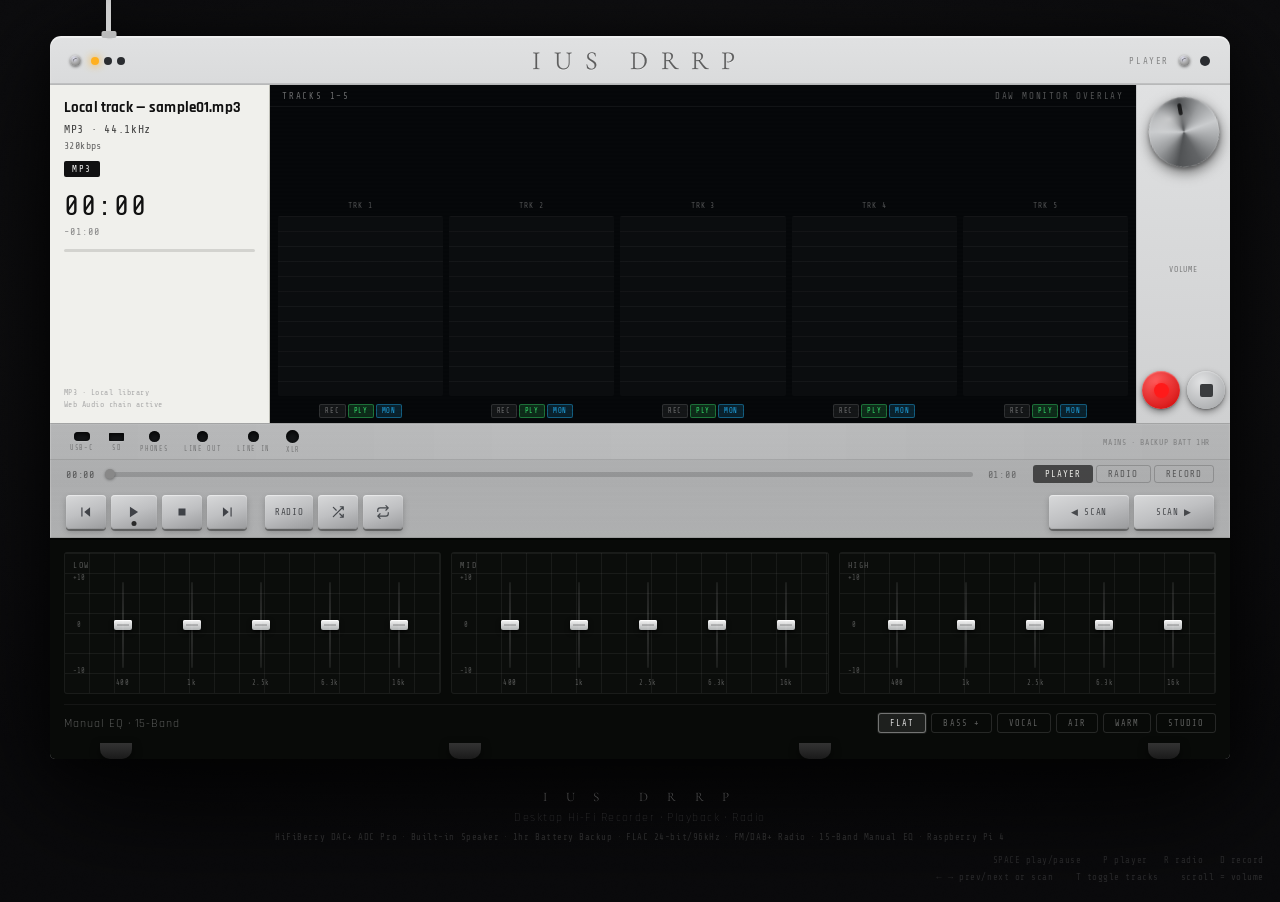
==== commit b16eafec: "Add files via upload" ====
--- a/index.html
+++ b/index.html
@@ -4,11 +4,6 @@
 <meta charset="UTF-8"/>
 <meta name="viewport" content="width=device-width, initial-scale=1.0"/>
 <title>IUS DRRP Desktop</title>
-<meta name="description" content="IUS DRRP desktop interface with preserved official device UI, dedicated radio stations, multitrack arming, recording, EQ, and detailed monitor analysis."/>
-<meta property="og:title" content="IUS DRRP Desktop"/>
-<meta property="og:description" content="Official IUS DRRP device UI with software-driven radio, recording, EQ, and multitrack monitor functions."/>
-<meta property="og:type" content="website"/>
-<meta name="theme-color" content="#0d0d10"/>
 <link rel="preconnect" href="https://fonts.googleapis.com"/>
 <link href="https://fonts.googleapis.com/css2?family=Cormorant+Garamond:wght@300;400&family=Share+Tech+Mono&family=Rajdhani:wght@300;400;500;600;700&display=swap" rel="stylesheet"/>
 <style>
@@ -275,10 +270,26 @@
   display:flex;flex-direction:column;align-items:center;justify-content:center;gap:6px;
   opacity:0;transition:opacity .3s;pointer-events:none;
 }
-.radio-overlay.show{opacity:1}
-.radio-freq-big{font-family:var(--f-mono);font-size:48px;color:var(--d-amber);letter-spacing:.06em;text-shadow:0 0 24px var(--d-amber),0 0 60px rgba(255,176,32,.2)}
+.radio-overlay.show{opacity:1;pointer-events:auto;}
+.radio-freq-big{font-family:var(--f-mono);font-size:38px;color:var(--d-amber);letter-spacing:.06em;text-shadow:0 0 24px var(--d-amber),0 0 60px rgba(255,176,32,.2)}
 .radio-band-big{font-family:var(--f-mono);font-size:11px;letter-spacing:.5em;color:rgba(255,176,32,.6)}
 .radio-stn{font-family:var(--f-mono);font-size:13px;color:var(--d-cyan);letter-spacing:.14em}
+/* Station list inside radio overlay */
+.station-list-overlay{
+  display:flex;flex-direction:column;gap:5px;
+  max-height:130px;overflow-y:auto;
+  width:80%;margin-top:4px;
+}
+.stn-btn{
+  background:rgba(255,176,32,.05);
+  border:1px solid rgba(255,176,32,.15);
+  color:rgba(255,255,255,.6);
+  font-family:var(--f-mono);font-size:9px;letter-spacing:.1em;
+  padding:5px 10px;border-radius:3px;cursor:pointer;text-align:left;
+  transition:all .15s;
+}
+.stn-btn:hover{background:rgba(255,176,32,.15);border-color:rgba(255,176,32,.4);color:rgba(255,176,32,.9)}
+.stn-btn.active{background:rgba(255,176,32,.2);border-color:rgba(255,176,32,.5);color:#ffb020}
 /* Rec overlay */
 .rec-dot-overlay{
   position:absolute;bottom:8px;right:10px;z-index:6;
@@ -557,8 +568,6 @@
 @keyframes fadeUp{from{opacity:0;transform:translateY(12px)}to{opacity:1;transform:none}}
 @keyframes recBlink{0%,100%{opacity:1}50%{opacity:.18}}
 @keyframes ledBreathe{0%,100%{opacity:1}50%{opacity:.35}}
-
-/* scrolling text */
 @keyframes marquee{0%,15%{transform:translateX(0)}80%,100%{transform:translateX(var(--mq-dist,0px))}}
 .scrolling{animation:marquee 7s ease-in-out infinite}
 
@@ -604,15 +613,15 @@
 
       <!-- Left: info panel -->
       <div class="info-panel">
-        <div class="inf-name" id="infName">IUS — Track 04</div>
-        <div class="inf-quality" id="infQuality">Hi-Res · 49/32</div>
-        <div class="inf-kbps" id="infKbps">2304kbps</div>
-        <div><span class="inf-badge" id="infBadge">HI-RES</span></div>
+        <div class="inf-name" id="infName">IUS — Ready</div>
+        <div class="inf-quality" id="infQuality">Web Audio · Active</div>
+        <div class="inf-kbps" id="infKbps">—</div>
+        <div><span class="inf-badge" id="infBadge">PLAYER</span></div>
         <div class="inf-time" id="infTime">00:00</div>
         <div class="inf-remain" id="infRemain">--:--</div>
         <div class="inf-progress"><div class="inf-prog-fill" id="infProgFill"></div></div>
         <div class="inf-spacer"></div>
-        <div class="inf-source" id="infSource">FLAC · 24-bit / 48kHz<br>HiFiBerry DAC+ ADC Pro</div>
+        <div class="inf-source" id="infSource">MP3 · Local library<br>Web Audio chain active</div>
       </div>
 
       <!-- Centre: DAW monitor display -->
@@ -622,10 +631,8 @@
           <span class="daw-label right" id="dawLabelRight">DAW MONITOR OVERLAY</span>
         </div>
 
-        <!-- 5 track columns -->
-        <div class="daw-tracks" id="dawTracks">
-          <!-- built by JS -->
-        </div>
+        <!-- 5 track columns — built by JS -->
+        <div class="daw-tracks" id="dawTracks"></div>
 
         <!-- Waveform canvas (player/record mode) -->
         <div class="wave-canvas-wrap" id="waveWrap">
@@ -635,8 +642,9 @@
         <!-- Radio overlay -->
         <div class="radio-overlay" id="radioOverlay">
           <div class="radio-band-big" id="radioBandBig">FM</div>
-          <div class="radio-freq-big" id="radioFreqBig">102.5</div>
-          <div class="radio-stn" id="radioStnBig">BBC Radio 6</div>
+          <div class="radio-freq-big" id="radioFreqBig">——</div>
+          <div class="radio-stn" id="radioStnBig">Select a station</div>
+          <!-- Station list injected here by JS -->
         </div>
 
         <!-- Rec overlay -->
@@ -648,7 +656,7 @@
         <div class="main-knob" id="mainKnob"><div class="knob-notch"></div></div>
         <div class="knob-label">VOLUME</div>
         <div class="rec-group">
-          <div class="hw-btn rec-btn" id="hwRecBtn" title="Record"></div>
+          <div class="hw-btn rec-btn" id="hwRecBtn" title="Arm Record"></div>
           <div class="hw-btn stop-btn" id="hwStopBtn" title="Stop"></div>
         </div>
       </div>
@@ -716,7 +724,7 @@
         <!-- Built by JS: 3 banks × 5 faders -->
       </div>
       <div class="eq-footer">
-        <span class="eq-footer-label">Manual EQ</span>
+        <span class="eq-footer-label">Manual EQ · 15-Band</span>
         <div class="eq-presets">
           <button class="eq-p-btn active" data-p="flat">FLAT</button>
           <button class="eq-p-btn" data-p="bass">BASS +</button>
@@ -757,174 +765,176 @@
   ← → prev/next or scan &nbsp;&nbsp; T toggle tracks &nbsp;&nbsp; scroll = volume
 </div>
 
+<!-- Hidden audio elements — real Web Audio playback -->
+<audio id="playerAudio" preload="metadata" crossorigin="anonymous"></audio>
+<audio id="radioAudio"  preload="none"     crossorigin="anonymous"></audio>
+
 <!-- ══════════════════════════════════════════════
-     SCRIPT
+     UNIFIED SCRIPT — Official UI + Real Web Audio
 ══════════════════════════════════════════════ -->
-
 <script>
-(function(){
+(function () {
 'use strict';
+
+/* ─── Helpers ─── */
 const $ = id => document.getElementById(id);
-const clamp = (v,a,b)=>Math.max(a,Math.min(b,v));
-const fmt = s => `${String(Math.floor(Math.max(0,s||0)/60)).padStart(2,'0')}:${String(Math.floor(Math.max(0,s||0)%60)).padStart(2,'0')}`;
-const STORAGE_KEY = 'ius-drrp-official-ui-state-v1';
+function fmt(s) {
+  if (!Number.isFinite(s) || s < 0) return '--:--';
+  return `${String(Math.floor(s / 60)).padStart(2, '0')}:${String(Math.floor(s % 60)).padStart(2, '0')}`;
+}
+function clamp(v, a, b) { return Math.max(a, Math.min(b, v)); }
+
+/* ─── Audio elements ─── */
+const playerAudio = $('playerAudio');
+const radioAudio  = $('radioAudio');
+
+/* ─── Web Audio API (lazy-initialised on first user gesture) ─── */
+let audioCtx        = null;
+let masterGain      = null;
+let analyserNode    = null;
+let eqFilters       = null;
+let playerSrc       = null;
+let radioSrc        = null;
+let micSrc          = null;
+let currentMediaSrc = null;
+
+const EQ_FREQUENCIES = [25, 40, 63, 100, 160, 250, 400, 630, 1000, 1600, 2500, 4000, 6300, 10000, 16000];
+
+function initAudio() {
+  if (audioCtx) return;
+  audioCtx = new (window.AudioContext || window.webkitAudioContext)();
+  masterGain = audioCtx.createGain();
+  analyserNode = audioCtx.createAnalyser();
+  analyserNode.fftSize = 2048;
+  eqFilters = EQ_FREQUENCIES.map(freq => {
+    const f = audioCtx.createBiquadFilter();
+    f.type = 'peaking'; f.frequency.value = freq;
+    f.Q.value = 1.1; f.gain.value = 0;
+    return f;
+  });
+  // Apply current EQ values
+  S.eqValues.forEach((v, i) => { if (eqFilters[i]) eqFilters[i].gain.value = v; });
+  masterGain.gain.value = S.volume / 100;
+}
+
+function chainConnect(srcNode) {
+  if (!audioCtx) return;
+  if (currentMediaSrc) { try { currentMediaSrc.disconnect(); } catch (e) {} }
+  eqFilters.forEach(f => { try { f.disconnect(); } catch (e) {} });
+  currentMediaSrc = srcNode;
+  let node = srcNode;
+  eqFilters.forEach(f => { node.connect(f); node = f; });
+  node.connect(analyserNode);
+  analyserNode.connect(masterGain);
+  masterGain.connect(audioCtx.destination);
+}
+
+function ensurePlayerSrc() {
+  if (!playerSrc && audioCtx) playerSrc = audioCtx.createMediaElementSource(playerAudio);
+  return playerSrc;
+}
+
+function ensureRadioSrc() {
+  if (!radioSrc && audioCtx) radioSrc = audioCtx.createMediaElementSource(radioAudio);
+  return radioSrc;
+}
+
+async function safeResume() {
+  if (audioCtx && audioCtx.state !== 'running') await audioCtx.resume();
+}
+
+/* ─── State ─── */
+const S = {
+  mode: 'player',
+  playing: false,
+  recording: false,
+  volume: 72,
+  trackIdx: 0,
+  stationIdx: 0,
+  showTracks: true,
+  eqValues: Array(15).fill(0),
+  eqPreset: 'flat',
+  knobAngle: -10,   // maps to 72% volume
+  scanAnim: null,
+  sourceType: null,
+  mediaRecorder: null,
+  recordChunks: [],
+  micStream: null,
+  radioClock: null,
+  wPhase: 0,
+  wPhaseRec: 0,
+  stations: [],
+};
+
+/* ─── Track data ─── */
+const TRACKS = [
+  { title: 'sample01.mp3', artist: 'Local track', src: 'assets/audio/sample01.mp3', fmt: 'MP3', spec: '44.1kHz', kbps: '320kbps' },
+  { title: 'sample02.mp3', artist: 'Local track', src: 'assets/audio/sample02.mp3', fmt: 'MP3', spec: '44.1kHz', kbps: '320kbps' },
+  { title: 'sample03.mp3', artist: 'Local track', src: 'assets/audio/sample03.mp3', fmt: 'MP3', spec: '44.1kHz', kbps: '320kbps' },
+];
+
+/* ─── EQ presets (15 bands matching 3 banks × 5 faders) ─── */
 const EQ_PRE = {
   flat:   Array(15).fill(0),
-  bass:   [7,5,3,1,-1,  5,3,1,0,-1,  3,1,0,0,-1],
-  vocal:  [-2,0,4,5,2,  -2,1,5,6,3,  -2,0,4,5,2],
-  air:    [0,0,1,3,7,   0,0,1,3,8,   0,1,2,5,9],
-  warm:   [4,3,2,0,-2,  4,3,2,0,-2,  3,2,1,0,-2],
-  studio: [2,1,0,2,3,   0,0,0,0,0,  -1,0,1,3,5],
+  bass:   [ 7, 5, 3, 1,-1,  5, 3, 1, 0,-1,  3, 1, 0, 0,-1],
+  vocal:  [-2, 0, 4, 5, 2, -2, 1, 5, 6, 3, -2, 0, 4, 5, 2],
+  air:    [ 0, 0, 1, 3, 7,  0, 0, 1, 3, 8,  0, 1, 2, 5, 9],
+  warm:   [ 4, 3, 2, 0,-2,  4, 3, 2, 0,-2,  3, 2, 1, 0,-2],
+  studio: [ 2, 1, 0, 2, 3,  0, 0, 0, 0, 0, -1, 0, 1, 3, 5],
 };
 const EQ_FREQS = ['400','1k','2.5k','6.3k','16k'];
 const EQ_BANKS = ['LOW','MID','HIGH'];
-const TRACKS = [
-  {artist:'IUS', title:'Track 01', dur:243, fmt:'Hi-Res', spec:'49/32', kbps:'2304kbps', source:'FLAC · 49-bit / 32kHz<br>Local Player Bus'},
-  {artist:'IUS', title:'Prototype Alpha', dur:318, fmt:'FLAC', spec:'24/48', kbps:'1152kbps', source:'FLAC · 24-bit / 48kHz<br>Local Player Bus'},
-  {artist:'Field Session', title:'Morning Recording', dur:412, fmt:'FLAC', spec:'24/48', kbps:'1152kbps', source:'Field capture · 24-bit / 48kHz<br>Local Player Bus'},
-  {artist:'IUS', title:'Track 04', dur:3817, fmt:'Hi-Res', spec:'49/32', kbps:'2304kbps', source:'Hi-Res master bus<br>Playback transport'},
-  {artist:'Aux Line In', title:'Session A — Take 2', dur:187, fmt:'FLAC', spec:'16/44', kbps:'1411kbps', source:'Aux capture archive<br>Playback transport'},
-  {artist:'IUS', title:'Headphone Test', dur:527, fmt:'LOSSLESS', spec:'32/96', kbps:'4608kbps', source:'Lossless validation set<br>Playback transport'},
-  {artist:'Studio Input', title:'Live Capture 01', dur:892, fmt:'FLAC', spec:'24/96', kbps:'2304kbps', source:'Studio input print<br>Playback transport'}
-];
-const DEFAULT_RADIO = [
-  {name:'BBC Radio 6 Music', country:'UK', genre:'Alternative', format:'AAC', url:'https://lstn.lv/bbcradio.m3u8?station=bbc_6music'},
-  {name:'Classic FM', country:'UK', genre:'Classical', format:'MP3', url:'https://media-ice.musicradio.com/ClassicFMMP3'},
-  {name:'KEXP 90.3 FM', country:'USA', genre:'Indie', format:'AAC', url:'https://kexp.streamguys1.com/kexp128.aac'},
-  {name:'NTS 1', country:'UK', genre:'Eclectic', format:'MP3', url:'https://stream-relay-geo.ntslive.net/stream'},
-  {name:'SomaFM Groove Salad', country:'USA', genre:'Ambient', format:'MP3', url:'https://ice1.somafm.com/groovesalad-128-mp3'}
-];
-const TRACK_FILTERS = [
-  {name:'TRK 1', band:[30,120]},
-  {name:'TRK 2', band:[80,260]},
-  {name:'TRK 3', band:[220,1200]},
-  {name:'TRK 4', band:[1000,5200]},
-  {name:'TRK 5', band:[5200,16000], master:true}
-];
-function loadState(){ try { return JSON.parse(localStorage.getItem(STORAGE_KEY)||'{}'); } catch { return {}; } }
-const persisted = loadState();
-const S = {
-  mode: persisted.mode || 'player',
-  playing:false,
-  recording:false,
-  volume: Number.isFinite(persisted.volume) ? clamp(persisted.volume,0,100) : 72,
-  trackIdx: Number.isInteger(persisted.trackIdx) ? clamp(persisted.trackIdx,0,TRACKS.length-1) : 3,
-  elapsed: 0,
-  recElapsed:0,
-  recCount: Number.isInteger(persisted.recCount) ? persisted.recCount : 1,
-  radioPreset: Number.isInteger(persisted.radioPreset) ? persisted.radioPreset : 0,
-  showTracks: persisted.showTracks !== false,
-  eqValues: Array.isArray(persisted.eqValues) && persisted.eqValues.length===15 ? persisted.eqValues.slice(0,15) : Array(15).fill(0),
-  eqPreset: persisted.eqPreset || 'flat',
-  knobAngle:-10,
-  scanAnim:null,
-  trackTick:null,
-  radioClock:null,
-  stations: [],
-  radioActive:false,
-  radioError:false,
-  audioReady:false,
-  mediaRecorder:null,
-  micStream:null,
-  micSource:null,
-  monitorGain:null,
-  sourceType:'player',
-  usingFallbackAnalysis:false,
-  wPhase:0,
-  wPhaseRec:0,
-  trackButtons: Array.from({length:5}, (_,i)=>({
-    rec: !!persisted.trackButtons?.[i]?.rec,
-    ply: persisted.trackButtons?.[i]?.ply !== false,
-    mon: persisted.trackButtons?.[i]?.mon !== false
-  })),
-  trackRecorders:[]
-};
-function persist(){
-  localStorage.setItem(STORAGE_KEY, JSON.stringify({
-    mode:S.mode, volume:S.volume, trackIdx:S.trackIdx, recCount:S.recCount, radioPreset:S.radioPreset,
-    showTracks:S.showTracks, eqValues:S.eqValues, eqPreset:S.eqPreset, trackButtons:S.trackButtons
-  }));
-}
-
-// Hidden media elements only for software engine
-const playerAudio = document.createElement('audio');
-playerAudio.id = 'playerAudio'; playerAudio.preload = 'none'; playerAudio.crossOrigin = 'anonymous'; playerAudio.style.display='none';
-const radioAudio = document.createElement('audio');
-radioAudio.id = 'radioAudio'; radioAudio.preload = 'none'; radioAudio.crossOrigin = 'anonymous'; radioAudio.style.display='none';
-document.body.append(playerAudio, radioAudio);
-
-// Accessibility without altering visible UI
-$('mainKnob').setAttribute('role','slider');
-$('mainKnob').setAttribute('aria-label','Master volume');
-$('mainKnob').setAttribute('aria-valuemin','0');
-$('mainKnob').setAttribute('aria-valuemax','100');
-$('dawDisplay').setAttribute('role','img');
-$('dawDisplay').setAttribute('aria-label','Official IUS DRRP monitor display');
-[['btnPrev','Previous'],['btnPlay','Play or pause'],['btnStop','Stop'],['btnNext','Next'],['btnRadioMode','Radio mode'],['btnShuffle','Shuffle'],['btnRepeat','Repeat'],['btnScanPrev','Scan previous'],['btnScanNext','Scan next'],['hwRecBtn','Record'],['hwStopBtn','Stop record'],['tabPlayer','Player mode'],['tabRadio','Radio mode'],['tabRecord','Record mode']].forEach(([id,label])=>$(id).setAttribute('aria-label',label));
-
+
+/* ═════════════════════════════════════════════
+   BUILD: 5 DAW track columns
+═════════════════════════════════════════════ */
 const dawTracks = $('dawTracks');
 const trackBarEls = [];
-const trackBtnEls = [];
-(function buildTracks(){
-  for(let i=0;i<5;i++){
+const trackBtnStates = Array.from({ length: 5 }, () => ({ rec: false, ply: true, mon: true }));
+
+(function buildTracks() {
+  for (let i = 0; i < 5; i++) {
     const col = document.createElement('div');
     col.className = 'track-col';
     col.innerHTML = `
-      <div class="track-label">TRK ${i+1}</div>
-      <div class="track-bars-wrap" id="tbw${i}">
+      <div class="track-label">TRK ${i + 1}</div>
+      <div class="track-bars-wrap">
         <div class="track-bar-bg"></div>
         <div class="track-bar" id="tbar${i}" style="height:0%"></div>
       </div>
       <div class="track-btns">
-        <button class="trk-btn ${S.trackButtons[i].rec?'on':''}" data-ti="${i}" data-act="rec" aria-pressed="${S.trackButtons[i].rec}">REC</button>
-        <button class="trk-btn ${S.trackButtons[i].ply?'on ply':''}" data-ti="${i}" data-act="ply" aria-pressed="${S.trackButtons[i].ply}">PLY</button>
-        <button class="trk-btn ${S.trackButtons[i].mon?'on mon':''}" data-ti="${i}" data-act="mon" aria-pressed="${S.trackButtons[i].mon}">MON</button>
+        <button class="trk-btn" data-ti="${i}" data-act="rec">REC</button>
+        <button class="trk-btn on ply" data-ti="${i}" data-act="ply">PLY</button>
+        <button class="trk-btn on mon" data-ti="${i}" data-act="mon">MON</button>
       </div>`;
     dawTracks.appendChild(col);
-    trackBarEls.push(col.querySelector('#tbar'+i));
-    trackBtnEls.push({
-      rec: col.querySelector('[data-act="rec"]'),
-      ply: col.querySelector('[data-act="ply"]'),
-      mon: col.querySelector('[data-act="mon"]')
-    });
+    trackBarEls.push($(`tbar${i}`));
   }
-  document.querySelectorAll('.trk-btn').forEach(btn=>{
-    btn.addEventListener('click',()=>{
-      const ti = +btn.dataset.ti; const act = btn.dataset.act;
-      const state = S.trackButtons[ti];
-      state[act] = !state[act];
-      if(TRACK_FILTERS[ti].master && act==='rec' && !state[act]) state[act] = true;
-      syncTrackButtons();
-      persist();
-      updateMonitorLabels();
+  document.querySelectorAll('.trk-btn').forEach(btn => {
+    btn.addEventListener('click', () => {
+      const ti = +btn.dataset.ti, act = btn.dataset.act;
+      trackBtnStates[ti][act] = !trackBtnStates[ti][act];
+      btn.classList.toggle('on',  trackBtnStates[ti][act]);
+      if (act === 'ply') btn.classList.toggle('ply', trackBtnStates[ti][act]);
+      if (act === 'mon') btn.classList.toggle('mon', trackBtnStates[ti][act]);
     });
   });
-  if(TRACK_FILTERS[4].master) S.trackButtons[4].rec = true;
-  syncTrackButtons();
 })();
-function syncTrackButtons(){
-  S.trackButtons.forEach((st,i)=>{
-    ['rec','ply','mon'].forEach(act=>{
-      const btn = trackBtnEls[i][act];
-      btn.classList.toggle('on', !!st[act]);
-      btn.classList.toggle('ply', act==='ply' && !!st[act]);
-      btn.classList.toggle('mon', act==='mon' && !!st[act]);
-      btn.setAttribute('aria-pressed', String(!!st[act]));
-    });
-  });
-}
-
-// EQ build preserved
+
+/* ═════════════════════════════════════════════
+   BUILD: 15-band EQ (3 banks × 5 faders)
+═════════════════════════════════════════════ */
 const eqBanksEl = $('eqBanks');
 const faderKnobs = [];
-(function buildEQ(){
-  EQ_BANKS.forEach((bankName,b)=>{
+
+(function buildEQ() {
+  EQ_BANKS.forEach((bankName, b) => {
     const bank = document.createElement('div');
     bank.className = 'eq-bank';
     const dbCol = `<div class="eq-db-col"><span>+10</span><span>&nbsp;0</span><span>-10</span></div>`;
     let fadersHTML = '';
-    for(let f=0; f<5; f++){
-      const idx=b*5+f;
+    for (let f = 0; f < 5; f++) {
+      const idx = b * 5 + f;
       fadersHTML += `
         <div class="eq-fader-col">
           <div class="fader-wrap" data-idx="${idx}">
@@ -938,567 +948,624 @@
     bank.innerHTML = `<div class="eq-bank-name">${bankName}</div>
       <div class="eq-db-row">${dbCol}<div class="eq-faders-row">${fadersHTML}</div></div>`;
     eqBanksEl.appendChild(bank);
-    for(let f=0;f<5;f++) faderKnobs.push($('fk'+(b*5+f)));
+    for (let f = 0; f < 5; f++) faderKnobs.push($(`fk${b * 5 + f}`));
   });
-  const presetRow = document.createElement('div');
-  presetRow.className = 'eq-preset-row';
-  presetRow.style.cssText = 'display:flex;gap:6px;justify-content:flex-end;padding:8px 0 0;flex-wrap:wrap';
-  ['flat','bass','vocal','air','warm','studio'].forEach(name=>{
-    const b = document.createElement('button');
-    b.className = 'eq-p-btn';
-    b.dataset.p = name;
-    b.textContent = name.toUpperCase();
-    b.style.cssText = 'border:1px solid rgba(0,0,0,.18);background:linear-gradient(180deg,#d8d9da,#bfc0c2);border-radius:12px;padding:4px 8px;font:600 10px var(--f-ui);cursor:pointer';
-    b.addEventListener('click',()=>applyPreset(name));
-    presetRow.appendChild(b);
-  });
-  eqBanksEl.parentElement.appendChild(presetRow);
   initFaderDrag();
-  setTimeout(refreshFaders,80);
+  setTimeout(refreshFaders, 80);
 })();
-function setFader(idx, dB, skipPersist){
-  S.eqValues[idx] = clamp(dB,-10,10);
-  const pct = (10 - S.eqValues[idx]) / 20;
-  const track = $('ft'+idx);
-  if(!track) return;
+
+function setFader(idx, dB) {
+  S.eqValues[idx] = clamp(dB, -10, 10);
+  if (eqFilters && eqFilters[idx]) eqFilters[idx].gain.value = S.eqValues[idx];
+  const pct  = (10 - S.eqValues[idx]) / 20;   // 0 = top, 1 = bottom
+  const track = $(`ft${idx}`);
+  if (!track) return;
   const h = track.offsetHeight || 86;
   const knob = faderKnobs[idx];
-  if(knob) knob.style.top = (pct*h) + 'px';
-  if(filters[idx]) filters[idx].gain.value = S.eqValues[idx];
-  if(!skipPersist) persist();
-}
-function refreshFaders(){ for(let i=0;i<15;i++) setFader(i,S.eqValues[i],true); }
+  if (knob) knob.style.top = pct * h + 'px';
+}
+function refreshFaders() { for (let i = 0; i < 15; i++) setFader(i, S.eqValues[i]); }
 new ResizeObserver(refreshFaders).observe(eqBanksEl);
-function applyPreset(name){
+
+function applyPreset(name) {
   S.eqPreset = name;
-  (EQ_PRE[name] || EQ_PRE.flat).forEach((v,i)=>setFader(i,v,true));
-  document.querySelectorAll('.eq-p-btn').forEach(b=>{
-    b.classList.toggle('active', b.dataset.p===name);
-    b.style.boxShadow = b.dataset.p===name ? 'inset 0 0 0 1px rgba(255,176,32,.5)' : 'none';
-    b.style.color = b.dataset.p===name ? '#111' : '#222';
-  });
-  persist();
-}
-function initFaderDrag(){
-  document.querySelectorAll('.fader-wrap').forEach(wrap=>{
-    const idx=+wrap.dataset.idx; let dragging=false,startY=0,startDB=0;
-    const down=(y)=>{dragging=true;startY=y;startDB=S.eqValues[idx];};
-    const move=(y)=>{ if(!dragging) return; setFader(idx, clamp(startDB+(startY-y)/4,-10,10)); };
-    const up=()=>{dragging=false;};
-    wrap.addEventListener('mousedown', e=>{down(e.clientY); e.preventDefault();});
-    document.addEventListener('mousemove', e=>move(e.clientY));
-    document.addEventListener('mouseup', up);
-    wrap.addEventListener('touchstart', e=>{down(e.touches[0].clientY); e.preventDefault();},{passive:false});
-    document.addEventListener('touchmove', e=>{if(dragging){move(e.touches[0].clientY); e.preventDefault();}},{passive:false});
-    document.addEventListener('touchend', up);
-    wrap.addEventListener('click', e=>{
-      const rect=wrap.querySelector('.fader-track').getBoundingClientRect();
-      setFader(idx, clamp(10-(e.clientY-rect.top)/rect.height*20,-10,10));
+  (EQ_PRE[name] || EQ_PRE.flat).forEach((v, i) => setFader(i, v));
+  document.querySelectorAll('.eq-p-btn').forEach(b => b.classList.toggle('active', b.dataset.p === name));
+}
+document.querySelectorAll('.eq-p-btn').forEach(b => b.addEventListener('click', () => applyPreset(b.dataset.p)));
+
+function initFaderDrag() {
+  document.querySelectorAll('.fader-wrap').forEach(wrap => {
+    const idx = +wrap.dataset.idx;
+    let dragging = false, startY = 0, startDB = 0;
+    const dn = y  => { dragging = true;  startY = y; startDB = S.eqValues[idx]; };
+    const mv = y  => { if (dragging) setFader(idx, clamp(startDB + (startY - y) / 4, -10, 10)); };
+    const up = () => { dragging = false; };
+    wrap.addEventListener('mousedown',  e => { dn(e.clientY); e.preventDefault(); });
+    document.addEventListener('mousemove', e => mv(e.clientY));
+    document.addEventListener('mouseup',   up);
+    wrap.addEventListener('touchstart',  e => { dn(e.touches[0].clientY); e.preventDefault(); }, { passive: false });
+    document.addEventListener('touchmove', e => { if (dragging) { mv(e.touches[0].clientY); e.preventDefault(); } }, { passive: false });
+    document.addEventListener('touchend',  up);
+    wrap.addEventListener('click', e => {
+      const rect = wrap.querySelector('.fader-track').getBoundingClientRect();
+      setFader(idx, clamp(10 - (e.clientY - rect.top) / rect.height * 20, -10, 10));
     });
   });
 }
 
-const AudioContextRef = window.AudioContext || window.webkitAudioContext;
-let audioCtx = null, analyser = null, gainNode = null, filters = [], micSourceNode = null, radioSourceNode = null, playerSourceNode = null, currentMediaNode = null, micMonitorGain = null;
-let trackNodeSets = [];
+/* ═════════════════════════════════════════════
+   WAVEFORM / SPECTRUM CANVAS
+═════════════════════════════════════════════ */
 const waveCanvas = $('waveCanvas');
 const wCtx = waveCanvas.getContext('2d');
-let _wW=600,_wH=280, freqData=null, timeData=null;
-function resizeWave(){
-  const dpr = window.devicePixelRatio||1;
+let _wW = 600, _wH = 280;
+
+function resizeWave() {
+  const dpr  = window.devicePixelRatio || 1;
   const disp = $('dawDisplay');
   const w = disp.clientWidth, h = disp.clientHeight;
-  waveCanvas.width = w*dpr; waveCanvas.height = h*dpr;
-  wCtx.setTransform(1,0,0,1,0,0); wCtx.scale(dpr,dpr);
-  _wW=w; _wH=h;
+  waveCanvas.width  = w * dpr;
+  waveCanvas.height = h * dpr;
+  wCtx.scale(dpr, dpr);
+  _wW = w; _wH = h;
 }
 new ResizeObserver(resizeWave).observe($('dawDisplay'));
-setTimeout(resizeWave,60);
-function ensureAudio(){
-  if(audioCtx) return;
-  audioCtx = new AudioContextRef();
-  analyser = audioCtx.createAnalyser();
-  analyser.fftSize = 2048;
-  analyser.smoothingTimeConstant = 0.84;
-  gainNode = audioCtx.createGain();
-  gainNode.gain.value = S.volume / 100;
-  filters = Array.from({length:15}, (_,i)=>{
-    const f = audioCtx.createBiquadFilter();
-    f.type = 'peaking';
-    f.frequency.value = [25,40,63,100,160,250,400,630,1000,1600,2500,4000,6300,10000,16000][i];
-    f.Q.value = 1.05;
-    f.gain.value = S.eqValues[i] || 0;
-    return f;
-  });
-  freqData = new Uint8Array(analyser.frequencyBinCount);
-  timeData = new Uint8Array(analyser.fftSize);
-}
-async function safeResume(){ ensureAudio(); if(audioCtx && audioCtx.state==='suspended') { try { await audioCtx.resume(); } catch {} } }
-function disconnectNode(node){ try { node.disconnect(); } catch {} }
-function chainConnect(sourceNode){
-  if(!sourceNode) return;
-  ensureAudio();
-  if(currentMediaNode) disconnectNode(currentMediaNode);
-  filters.forEach(disconnectNode); disconnectNode(analyser); disconnectNode(gainNode);
-  currentMediaNode = sourceNode;
-  let node = sourceNode;
-  filters.forEach(f=>{ node.connect(f); node = f; });
-  node.connect(analyser); analyser.connect(gainNode); gainNode.connect(audioCtx.destination);
-}
-function ensureRadioNode(){
-  ensureAudio();
-  if(radioSourceNode) return radioSourceNode;
+setTimeout(resizeWave, 50);
+
+/* Track bar animation */
+const tBarCur    = Array(5).fill(0);
+const tBarTgt    = Array(5).fill(0);
+const tBarPhases = Array.from({ length: 5 }, (_, i) => i * 0.7);
+let tBarTgtTimer = 0;
+
+function updateTrackBars(dt) {
+  tBarTgtTimer += dt;
+  if (tBarTgtTimer > 85) {
+    tBarTgtTimer = 0;
+    if (S.playing || S.recording) {
+      if (analyserNode) {
+        const data = new Uint8Array(analyserNode.frequencyBinCount);
+        analyserNode.getByteFrequencyData(data);
+        const band = Math.floor(data.length / 5);
+        for (let i = 0; i < 5; i++) {
+          let sum = 0;
+          for (let j = i * band; j < (i + 1) * band; j++) sum += data[j];
+          tBarTgt[i] = clamp(sum / band / 255, 0.02, 0.98);
+        }
+      } else {
+        for (let i = 0; i < 5; i++) {
+          tBarTgt[i] = clamp(0.4 + 0.35 * Math.abs(Math.sin(tBarPhases[i] + S.wPhase * 0.6 * (i % 3 + 0.8))) + (Math.random() - 0.5) * 0.3, 0.02, 0.98);
+          tBarPhases[i] += 0.18 * (i % 2 === 0 ? 1 : -1);
+        }
+      }
+    } else {
+      tBarTgt.fill(0);
+    }
+  }
+  for (let i = 0; i < 5; i++) {
+    tBarCur[i] += (tBarTgt[i] - tBarCur[i]) * 0.15;
+    if (trackBarEls[i]) trackBarEls[i].style.height = Math.round(tBarCur[i] * 100) + '%';
+  }
+}
+
+function drawWave() {
+  const W = _wW, H = _wH;
+  wCtx.clearRect(0, 0, W, H);
+
+  /* RADIO MODE — spectrum bars */
+  if (S.mode === 'radio') {
+    const hasData = analyserNode && !radioAudio.paused;
+    const data = hasData ? (() => { const d = new Uint8Array(analyserNode.frequencyBinCount); analyserNode.getByteFrequencyData(d); return d; })() : null;
+    const n = 56, bw = (W - 16) / n;
+    for (let i = 0; i < n; i++) {
+      const mag = data
+        ? data[Math.floor(i * data.length / n)] / 255
+        : 0.08 + 0.42 * Math.abs(Math.sin(i * 0.28 + S.wPhase * 0.55)) * Math.abs(Math.cos(i * 0.14 + S.wPhase * 0.3));
+      const bh = Math.max(2, mag * H * 0.82);
+      const x  = 8 + i * bw;
+      const g  = wCtx.createLinearGradient(0, H - bh, 0, H);
+      g.addColorStop(0,   'rgba(255,176,32,.88)');
+      g.addColorStop(0.7, 'rgba(255,176,32,.35)');
+      g.addColorStop(1,   'rgba(255,176,32,.08)');
+      wCtx.fillStyle = g;
+      wCtx.fillRect(x, H - bh, bw - 1, bh);
+    }
+    if (!hasData) S.wPhase += 0.02;
+    return;
+  }
+
+  /* RECORD MODE — oscilloscope */
+  if (S.mode === 'record') {
+    wCtx.strokeStyle = 'rgba(255,42,60,.9)';
+    wCtx.lineWidth   = 1.5;
+    wCtx.shadowColor = 'rgba(255,42,60,.45)';
+    wCtx.shadowBlur  = 7;
+    wCtx.beginPath();
+    if (analyserNode && S.recording) {
+      const data = new Uint8Array(analyserNode.fftSize);
+      analyserNode.getByteTimeDomainData(data);
+      for (let x = 0; x < W; x++) {
+        const v = (data[Math.floor(x / W * data.length)] - 128) / 128;
+        x === 0 ? wCtx.moveTo(x, H / 2 + v * H * 0.44) : wCtx.lineTo(x, H / 2 + v * H * 0.44);
+      }
+    } else {
+      for (let x = 0; x < W; x++) {
+        const t = x / W;
+        const v = 0.38 * Math.sin(t * Math.PI * 12 + S.wPhaseRec)
+                + 0.22 * Math.sin(t * Math.PI * 29 + S.wPhaseRec * 1.3)
+                + 0.10 * Math.sin(t * Math.PI * 58 + S.wPhaseRec * 0.75)
+                + 0.05 * (Math.random() - 0.5);
+        x === 0 ? wCtx.moveTo(x, H / 2 + v * H * 0.44) : wCtx.lineTo(x, H / 2 + v * H * 0.44);
+      }
+      S.wPhaseRec += 0.07;
+    }
+    wCtx.stroke();
+    wCtx.shadowBlur = 0;
+    wCtx.strokeStyle = 'rgba(255,42,60,.1)'; wCtx.lineWidth = 1;
+    wCtx.beginPath(); wCtx.moveTo(0, H / 2); wCtx.lineTo(W, H / 2); wCtx.stroke();
+    return;
+  }
+
+  /* PLAYER MODE — oscilloscope */
+  const intensity = S.playing ? 1 : 0.16;
+  wCtx.strokeStyle = 'rgba(255,255,255,.038)'; wCtx.lineWidth = 1;
+  for (let i = 1; i < 4; i++) {
+    wCtx.beginPath(); wCtx.moveTo(0, H * i / 4); wCtx.lineTo(W, H * i / 4); wCtx.stroke();
+  }
+  wCtx.strokeStyle = `rgba(232,238,234,${intensity * 0.7})`;
+  wCtx.lineWidth   = 1.4;
+  wCtx.shadowColor = `rgba(200,220,210,${intensity * 0.35})`;
+  wCtx.shadowBlur  = 7;
+  wCtx.beginPath();
+  if (analyserNode && S.playing) {
+    const data = new Uint8Array(analyserNode.fftSize);
+    analyserNode.getByteTimeDomainData(data);
+    for (let x = 0; x < W; x++) {
+      const v = (data[Math.floor(x / W * data.length)] - 128) / 128;
+      x === 0 ? wCtx.moveTo(x, H / 2 + v * H * 0.44) : wCtx.lineTo(x, H / 2 + v * H * 0.44);
+    }
+  } else {
+    for (let x = 0; x < W; x++) {
+      const t = x / W;
+      const v = 0.3  * Math.sin(t * Math.PI * 8  + S.wPhase)
+              + 0.16 * Math.sin(t * Math.PI * 19 + S.wPhase * 1.4)
+              + 0.09 * Math.sin(t * Math.PI * 37 + S.wPhase * 0.82)
+              + 0.05 * Math.sin(t * Math.PI * 72 + S.wPhase * 2.1);
+      x === 0 ? wCtx.moveTo(x, H / 2 + v * H * 0.44) : wCtx.lineTo(x, H / 2 + v * H * 0.44);
+    }
+    if (S.playing) S.wPhase += 0.038;
+  }
+  wCtx.stroke(); wCtx.shadowBlur = 0;
+}
+
+let lastTs = 0;
+(function loop(ts) {
+  requestAnimationFrame(loop);
+  const dt = ts - lastTs; lastTs = ts;
+  if (!S.showTracks || S.mode === 'radio' || S.mode === 'record') drawWave();
+  updateTrackBars(dt);
+})();
+
+/* ─── Track overlay toggle ─── */
+function setTrackOverlay(show) {
+  S.showTracks = show;
+  dawTracks.style.opacity       = show ? '1' : '0';
+  dawTracks.style.pointerEvents = show ? '' : 'none';
+  $('waveWrap').classList.toggle('show', !show && S.mode !== 'radio');
+}
+
+/* ═════════════════════════════════════════════
+   INFO PANEL + STATUS UPDATES
+═════════════════════════════════════════════ */
+function setInfoForTrack(t) {
+  $('infName').textContent    = `${t.artist} — ${t.title}`;
+  $('infQuality').textContent = `${t.fmt} · ${t.spec}`;
+  $('infKbps').textContent    = t.kbps;
+  const b = $('infBadge'); b.textContent = t.fmt.toUpperCase(); b.className = 'inf-badge';
+  $('infSource').innerHTML    = 'MP3 · Local library<br>Web Audio chain active';
+}
+
+function setInfoForStation(st) {
+  $('infName').textContent    = st.name;
+  $('infQuality').textContent = `${st.genre} · ${st.country}`;
+  $('infKbps').textContent    = `${st.format} · Live stream`;
+  const b = $('infBadge'); b.textContent = st.format.toUpperCase(); b.className = 'inf-badge radio';
+  $('infSource').innerHTML    = `${st.format} · Internet Radio<br>${st.country}`;
+  $('radioFreqBig').textContent = st.name.slice(0, 10).toUpperCase();
+  $('radioBandBig').textContent = st.format;
+  $('radioStnBig').textContent  = st.name;
+  $('infTime').textContent  = '--:--';
+  $('infRemain').textContent = 'Live';
+  $('infProgFill').style.width = '0%';
+  $('progFill').style.width    = '0%';
+  $('progLeft').textContent    = st.format;
+  $('progRight').textContent   = 'LIVE';
+}
+
+function syncTimeUI() {
+  const audio = S.mode === 'radio' ? radioAudio : playerAudio;
+  const cur = audio.currentTime || 0;
+  const dur = audio.duration;
+  $('infTime').textContent    = fmt(cur);
+  $('infRemain').textContent  = Number.isFinite(dur) ? `-${fmt(dur - cur)}` : '--:--';
+  const pct = Number.isFinite(dur) && dur > 0 ? cur / dur : 0;
+  $('infProgFill').style.width = pct * 100 + '%';
+  $('progFill').style.width    = pct * 100 + '%';
+  $('progLeft').textContent    = fmt(cur);
+  $('progRight').textContent   = Number.isFinite(dur) ? fmt(dur) : '--:--';
+  $('progTrack').style.setProperty('--prog-pct', pct * 100 + '%');
+}
+
+function updateLEDs(ledType) {
+  ['ledA', 'ledB', 'ledC'].forEach(id => $(id).className = 'led');
+  if (ledType === 'g') $('ledA').className = 'led g';
+  if (ledType === 'a') $('ledA').className = 'led a';
+  if (ledType === 'r') $('ledA').className = 'led r';
+  const sl = $('statusLed'); sl.className = 'status-led';
+  if (ledType === 'g') sl.classList.add('on');
+}
+
+function setStatus(txt, ledType) {
+  $('topStatusTxt').textContent = txt;
+  updateLEDs(ledType);
+}
+
+/* ═════════════════════════════════════════════
+   PLAYER
+═════════════════════════════════════════════ */
+function loadTrack(idx) {
+  S.trackIdx  = ((idx % TRACKS.length) + TRACKS.length) % TRACKS.length;
+  const t = TRACKS[S.trackIdx];
+  playerAudio.src = t.src;
+  playerAudio.load();
+  setInfoForTrack(t);
+  syncTimeUI();
+}
+
+async function playPlayer() {
+  initAudio();
+  if (S.sourceType !== 'player') {
+    chainConnect(ensurePlayerSrc()); S.sourceType = 'player';
+  }
+  await safeResume();
+  masterGain.gain.value = S.volume / 100;
   try {
-    radioSourceNode = audioCtx.createMediaElementSource(radioAudio);
-    S.usingFallbackAnalysis = false;
-    return radioSourceNode;
-  } catch(e) {
-    S.usingFallbackAnalysis = true;
-    return null;
+    await playerAudio.play();
+    S.playing = true;
+    $('playIcon').style.display  = 'none';
+    $('pauseIcon').style.display = '';
+    $('btnPlay').classList.add('playing');
+    setStatus('PLAYING', 'g');
+    setTrackOverlay(true);
+  } catch {
+    setStatus('FILE MISSING', 'a');
   }
 }
-function ensurePlayerNode(){
-  ensureAudio();
-  if(playerSourceNode) return playerSourceNode;
-  try {
-    playerSourceNode = audioCtx.createMediaElementSource(playerAudio);
-    return playerSourceNode;
-  } catch { return null; }
-}
-function useSource(type){
-  S.sourceType = type;
-  if(type==='radio'){
-    const node = ensureRadioNode();
-    if(node) chainConnect(node);
-  } else if(type==='mic'){
-    if(micSourceNode) chainConnect(micSourceNode);
-  } else if(type==='player'){
-    const node = ensurePlayerNode();
-    if(node) chainConnect(node);
-  }
-}
-function setKnobAngleFromVolume(){
-  S.knobAngle = -150 + (S.volume/100)*300;
-  $('mainKnob').style.transform = `rotate(${S.knobAngle}deg)`;
-  $('mainKnob').setAttribute('aria-valuenow', String(S.volume));
-}
-function updateVolume(v){
-  S.volume = clamp(Math.round(v),0,100);
-  if(gainNode) gainNode.gain.value = S.volume/100;
-  if(micMonitorGain) micMonitorGain.gain.value = S.volume/100;
-  setKnobAngleFromVolume();
-  persist();
-}
-(function initKnob(){
-  const knob = $('mainKnob'); let dragging=false,startY=0,startV=0;
-  const moveTo = (clientY)=> updateVolume(startV + (startY-clientY)*0.45);
-  knob.addEventListener('mousedown', e=>{dragging=true;startY=e.clientY;startV=S.volume;document.body.style.cursor='ns-resize';e.preventDefault();});
-  document.addEventListener('mousemove', e=>{if(dragging) moveTo(e.clientY);});
-  document.addEventListener('mouseup', ()=>{dragging=false; document.body.style.cursor='';});
-  knob.addEventListener('touchstart', e=>{dragging=true;startY=e.touches[0].clientY;startV=S.volume; e.preventDefault();},{passive:false});
-  document.addEventListener('touchmove', e=>{if(dragging){moveTo(e.touches[0].clientY);e.preventDefault();}},{passive:false});
-  document.addEventListener('touchend', ()=>{dragging=false;});
-  knob.addEventListener('wheel', e=>{updateVolume(S.volume - e.deltaY*0.05); e.preventDefault();},{passive:false});
-  setKnobAngleFromVolume();
-})();
-
-function updateTopStatus(txt, ledType){
-  $('topStatusTxt').textContent=txt;
-  const sl = $('statusLed'); sl.className='status-led';
-  if(['PLAYING','LIVE','RECORDING'].includes(txt)) sl.classList.add('on');
-  ['ledA','ledB','ledC'].forEach(id=>$(id).className='led');
-  if(ledType==='g') $('ledA').className='led g';
-  if(ledType==='a') $('ledA').className='led a';
-  if(ledType==='r') $('ledA').className='led r';
-  $('ledB').className = 'led' + (ledType ? '' : ' a');
-}
-function updateMonitorLabels(){
-  const armed = S.trackButtons.filter(t=>t.rec).length;
-  const mon = S.trackButtons.filter(t=>t.mon).length;
-  if(S.mode==='record') $('dawLabelRight').textContent = `LIVE MONITOR · ${armed} ARM · ${mon} MON`;
-  if(S.mode==='player') $('dawLabelRight').textContent = S.showTracks ? `DAW MONITOR OVERLAY · ${armed} ARM` : 'SOFTWARE ANALYSIS';
-  if(S.mode==='radio') $('dawLabelRight').textContent = S.radioError ? 'STREAM ERROR' : (S.radioActive ? 'LIVE STREAM ANALYSIS' : 'STREAM READY');
-}
-function setTrackOverlay(show){
-  S.showTracks = show;
-  $('dawTracks').style.opacity = show ? '1' : '0';
-  $('dawTracks').style.pointerEvents = show ? '' : 'none';
-  $('waveWrap').classList.toggle('show', !show || S.mode!=='player');
-  persist();
-  updateMonitorLabels();
-}
-
-function loadTrack(idx){
-  S.trackIdx = ((idx%TRACKS.length)+TRACKS.length)%TRACKS.length;
-  S.elapsed = 0;
-  const t = TRACKS[S.trackIdx];
-  $('infName').textContent = `${t.artist} — ${t.title}`;
-  $('infQuality').textContent = `${t.fmt} · ${t.spec}`;
-  $('infKbps').textContent = t.kbps;
-  $('infBadge').textContent = t.fmt.toUpperCase();
-  $('infBadge').className = 'inf-badge';
-  $('infSource').innerHTML = t.source;
-  updatePlayerUI(); persist();
-}
-function updatePlayerUI(){
-  const t = TRACKS[S.trackIdx];
-  const pct = (S.elapsed / t.dur) * 100;
-  $('infTime').textContent = fmt(S.elapsed);
-  $('infRemain').textContent = `-${fmt(t.dur-S.elapsed)}`;
-  $('infProgFill').style.width = pct + '%';
-  $('progFill').style.width = pct + '%';
-  $('progLeft').textContent = fmt(S.elapsed);
-  $('progRight').textContent = fmt(t.dur);
-}
-function play(){
-  if(S.mode!=='player' || S.playing) return;
-  S.playing = true;
-  $('playIcon').style.display='none'; $('pauseIcon').style.display=''; $('btnPlay').classList.add('playing');
-  updateTopStatus('PLAYING','g');
-  clearInterval(S.trackTick);
-  S.trackTick = setInterval(()=>{
-    S.elapsed++;
-    const dur = TRACKS[S.trackIdx].dur;
-    if(S.elapsed >= dur){ S.elapsed = 0; loadTrack(S.trackIdx+1); }
-    updatePlayerUI();
-  },1000);
-}
-function pause(){
-  if(S.mode==='radio') { radioAudio.paused ? playRadio() : pauseRadio(); return; }
-  if(!S.playing) return;
+
+function pausePlayer() {
+  playerAudio.pause();
   S.playing = false;
-  $('playIcon').style.display=''; $('pauseIcon').style.display='none'; $('btnPlay').classList.remove('playing');
-  clearInterval(S.trackTick); S.trackTick = null;
-  updateTopStatus('PAUSED','a');
-}
-function stop(){
-  if(S.mode==='radio'){ stopRadio(); return; }
+  $('playIcon').style.display  = '';
+  $('pauseIcon').style.display = 'none';
+  $('btnPlay').classList.remove('playing');
+  setStatus('PAUSED', 'a');
+}
+
+function stopAll() {
+  playerAudio.pause();
+  radioAudio.pause();
+  if (Number.isFinite(playerAudio.duration)) playerAudio.currentTime = 0;
   S.playing = false;
-  clearInterval(S.trackTick); S.trackTick = null;
-  S.elapsed = 0;
-  $('playIcon').style.display=''; $('pauseIcon').style.display='none'; $('btnPlay').classList.remove('playing');
-  updatePlayerUI();
-  updateTopStatus('STOPPED','');
-}
-async function loadStations(){
-  try {
-    const res = await fetch('data/stations.json');
-    const json = await res.json();
-    S.stations = Array.isArray(json) && json.length ? json : DEFAULT_RADIO;
-  } catch {
-    S.stations = DEFAULT_RADIO;
-  }
-  S.radioPreset = clamp(S.radioPreset,0,S.stations.length-1);
-}
-function stationFreq(i){ return (88.1 + i*2.9).toFixed(1); }
-function loadPreset(idx, autoPlay){
-  if(!S.stations.length) return;
-  S.radioPreset = ((idx%S.stations.length)+S.stations.length)%S.stations.length;
-  const st = S.stations[S.radioPreset];
-  $('radioFreqBig').textContent = stationFreq(S.radioPreset);
-  $('radioBandBig').textContent = 'NET';
-  $('radioStnBig').textContent = st.name;
-  $('infName').textContent = st.name;
-  $('infQuality').textContent = `${st.genre} · ${st.country}`;
-  $('infKbps').textContent = `${st.format} · Dedicated stream`;
-  $('infBadge').textContent = 'RADIO'; $('infBadge').className = 'inf-badge radio';
-  $('infTime').textContent = '--:--'; $('infRemain').textContent = 'Live'; $('infProgFill').style.width='0%';
-  $('progLeft').textContent = stationFreq(S.radioPreset); $('progRight').textContent = 'LIVE';
-  $('infSource').innerHTML = `${st.format} internet radio stream<br>${st.url.replace(/^https?:\/\//,'')}`;
+  $('playIcon').style.display  = '';
+  $('pauseIcon').style.display = 'none';
+  $('btnPlay').classList.remove('playing');
+  setStatus('STOPPED', '');
+  syncTimeUI();
+}
+
+/* ═════════════════════════════════════════════
+   RADIO
+═════════════════════════════════════════════ */
+async function loadStation(idx, autoplay = true) {
+  if (!S.stations.length) return;
+  S.stationIdx = ((idx % S.stations.length) + S.stations.length) % S.stations.length;
+  const st = S.stations[S.stationIdx];
+  setInfoForStation(st);
+  buildStationUI();
   radioAudio.src = st.url;
-  S.radioError = false;
-  persist();
-  if(autoPlay && S.mode==='radio') playRadio();
-}
-async function playRadio(){
+  radioAudio.load();
+  if (!autoplay) return;
+  initAudio();
+  if (S.sourceType !== 'radio') { chainConnect(ensureRadioSrc()); S.sourceType = 'radio'; }
   await safeResume();
-  useSource('radio');
+  masterGain.gain.value = S.volume / 100;
   try {
     await radioAudio.play();
-    S.radioActive = true; S.playing = true; S.radioError = false;
-    $('playIcon').style.display='none'; $('pauseIcon').style.display=''; $('btnPlay').classList.add('playing');
-    updateTopStatus('LIVE','g'); updateMonitorLabels();
+    setStatus('RADIO', 'g');
   } catch {
-    S.radioActive = false; S.playing = false; S.radioError = true;
-    updateTopStatus('BLOCKED','r'); updateMonitorLabels();
+    setStatus('STREAM ERROR', 'a');
   }
 }
-function pauseRadio(){ radioAudio.pause(); S.radioActive=false; S.playing=false; $('playIcon').style.display=''; $('pauseIcon').style.display='none'; $('btnPlay').classList.remove('playing'); updateTopStatus('PAUSED','a'); updateMonitorLabels(); }
-function stopRadio(){ radioAudio.pause(); radioAudio.currentTime = 0; S.radioActive=false; S.playing=false; $('playIcon').style.display=''; $('pauseIcon').style.display='none'; $('btnPlay').classList.remove('playing'); updateTopStatus('STOPPED',''); updateMonitorLabels(); }
-function radioScanTo(dir){
-  if(!S.stations.length || S.scanAnim) return;
-  const from = Number(stationFreq(S.radioPreset));
-  const toIdx = ((S.radioPreset+dir+S.stations.length)%S.stations.length);
-  const toFreq = Number(stationFreq(toIdx));
-  let step=0, steps=25;
-  S.scanAnim = setInterval(()=>{
-    step++;
-    const t=step/steps, e=t<.5?2*t*t:-1+(4-2*t)*t;
-    const f=from+(toFreq-from)*e;
-    $('radioFreqBig').textContent=f.toFixed(1); $('progLeft').textContent=f.toFixed(1);
-    if(step>=steps){ clearInterval(S.scanAnim); S.scanAnim=null; loadPreset(toIdx, S.radioActive || S.mode==='radio'); }
-  },28);
-}
-
-async function setupMic(){
-  ensureAudio();
-  if(S.micStream) return true;
+
+function radioScanTo(dir) {
+  if (S.scanAnim || !S.stations.length) return;
+  const toIdx = ((S.stationIdx + dir + S.stations.length) % S.stations.length);
+  loadStation(toIdx, S.mode === 'radio');
+}
+
+function buildStationUI() {
+  const overlay = $('radioOverlay');
+  const old = overlay.querySelector('.station-list-overlay');
+  if (old) old.remove();
+  const list = document.createElement('div');
+  list.className = 'station-list-overlay';
+  S.stations.forEach((st, idx) => {
+    const btn = document.createElement('button');
+    btn.className = 'stn-btn' + (idx === S.stationIdx ? ' active' : '');
+    btn.textContent = `${st.name} · ${st.country} · ${st.genre}`;
+    btn.addEventListener('click', e => {
+      e.stopPropagation();
+      S.stationIdx = idx;
+      buildStationUI();
+      loadStation(idx, true);
+    });
+    list.appendChild(btn);
+  });
+  overlay.appendChild(list);
+}
+
+/* ═════════════════════════════════════════════
+   RECORD
+═════════════════════════════════════════════ */
+async function setupMic() {
+  if (S.micStream) return true;
   try {
-    S.micStream = await navigator.mediaDevices.getUserMedia({ audio: { echoCancellation:false, noiseSuppression:false, autoGainControl:false } });
-    micSourceNode = audioCtx.createMediaStreamSource(S.micStream);
-    createTrackProcessing(micSourceNode);
+    S.micStream = await navigator.mediaDevices.getUserMedia({ audio: true });
+    initAudio();
+    micSrc = audioCtx.createMediaStreamSource(S.micStream);
+    S.mediaRecorder = new MediaRecorder(S.micStream);
+    S.mediaRecorder.ondataavailable = e => { if (e.data.size > 0) S.recordChunks.push(e.data); };
+    S.mediaRecorder.onstop = () => {
+      const blob = new Blob(S.recordChunks, { type: S.mediaRecorder.mimeType || 'audio/webm' });
+      S.recordChunks = [];
+      const url = URL.createObjectURL(blob);
+      const a = document.createElement('a');
+      a.href = url; a.download = `ius-recording-${Date.now()}.webm`;
+      a.click(); URL.revokeObjectURL(url);
+    };
     return true;
   } catch {
-    updateTopStatus('MIC BLOCK','r');
-    $('infSource').innerHTML = 'Microphone access denied or unavailable<br>Check browser permissions';
-    return false;
+    setStatus('MIC DENIED', 'r'); return false;
   }
 }
-function createTrackProcessing(sourceNode){
-  trackNodeSets = TRACK_FILTERS.map((cfg,i)=>{
-    const hp = audioCtx.createBiquadFilter(); hp.type='highpass'; hp.frequency.value = cfg.band[0]; hp.Q.value=.707;
-    const lp = audioCtx.createBiquadFilter(); lp.type='lowpass'; lp.frequency.value = cfg.band[1]; lp.Q.value=.707;
-    const gain = audioCtx.createGain(); gain.gain.value = 1;
-    const analyserNode = audioCtx.createAnalyser(); analyserNode.fftSize = 512; analyserNode.smoothingTimeConstant=.75;
-    const destination = audioCtx.createMediaStreamDestination();
-    sourceNode.connect(hp); hp.connect(lp); lp.connect(gain); gain.connect(analyserNode); analyserNode.connect(destination);
-    return {hp,lp,gain,analyser:analyserNode,destination,data:new Uint8Array(analyserNode.frequencyBinCount)};
-  });
-}
-function armedTrackIndices(){ return S.trackButtons.map((t,i)=>t.rec?i:-1).filter(i=>i>=0); }
-function startRecording(){
-  if(S.recording) return;
-  const armed = armedTrackIndices();
-  if(!armed.length){ updateTopStatus('NO ARM','r'); return; }
-  const mimeType = ['audio/webm;codecs=opus','audio/webm','audio/mp4'].find(t=>window.MediaRecorder && MediaRecorder.isTypeSupported(t)) || '';
-  S.trackRecorders = armed.map(i=>{
-    const chunks=[]; const rec = new MediaRecorder(trackNodeSets[i].destination.stream, mimeType ? {mimeType} : undefined);
-    rec.ondataavailable = e=>{ if(e.data.size>0) chunks.push(e.data); };
-    rec.onstop = ()=>{
-      const blob = new Blob(chunks, { type: rec.mimeType || mimeType || 'audio/webm' });
-      const url = URL.createObjectURL(blob);
-      const ext = (rec.mimeType || mimeType || 'audio/webm').includes('mp4') ? 'm4a' : 'webm';
-      const a = document.createElement('a'); a.href=url; a.download=`IUS-DRRP-TRK${i+1}-${Date.now()}.${ext}`; a.click();
-      setTimeout(()=>URL.revokeObjectURL(url), 1000);
+
+async function startRecording() {
+  const ok = await setupMic(); if (!ok) return;
+  await safeResume();
+  if (S.sourceType !== 'mic') { chainConnect(micSrc); S.sourceType = 'mic'; }
+  masterGain.gain.value = S.volume / 100;
+  if (S.mediaRecorder && S.mediaRecorder.state !== 'recording') {
+    S.mediaRecorder.start();
+    S.recording = true;
+    $('recDotOverlay').classList.add('show');
+    $('hwRecBtn').classList.add('armed');
+    setStatus('RECORDING', 'r');
+    $('infName').textContent    = `REC_${new Date().toISOString().slice(0,19).replace(/:/g,'-')}.webm`;
+    $('infQuality').textContent = 'Browser audio capture · Live';
+    $('infKbps').textContent    = 'WebM lossless';
+    const b = $('infBadge'); b.textContent = 'REC'; b.className = 'inf-badge rec';
+  }
+}
+
+function stopRecording() {
+  if (S.mediaRecorder && S.mediaRecorder.state === 'recording') {
+    S.mediaRecorder.stop(); S.recording = false;
+    $('recDotOverlay').classList.remove('show');
+    $('hwRecBtn').classList.remove('armed');
+    setStatus('STANDBY', '');
+  }
+}
+
+/* ═════════════════════════════════════════════
+   MODE SWITCHING
+═════════════════════════════════════════════ */
+function switchMode(mode) {
+  const prev = S.mode;
+  if (prev === 'player') pausePlayer();
+  if (prev === 'radio')  { radioAudio.pause(); $('radioOverlay').classList.remove('show'); clearInterval(S.radioClock); S.radioClock = null; }
+  if (prev === 'record') stopRecording();
+
+  S.mode = mode;
+  document.body.classList.remove('mode-player', 'mode-radio', 'mode-record');
+  document.body.classList.add(`mode-${mode}`);
+  [$('tabPlayer'), $('tabRadio'), $('tabRecord')].forEach(t => t.classList.remove('active'));
+  $('btnRadioMode').classList.remove('mode-lit');
+
+  if (mode === 'player') {
+    $('tabPlayer').classList.add('active');
+    $('radioOverlay').classList.remove('show');
+    $('dawLabelLeft').textContent  = 'TRACKS 1–5';
+    $('dawLabelRight').textContent = 'DAW MONITOR OVERLAY';
+    setTrackOverlay(true);
+    if (audioCtx && S.sourceType !== 'player') { chainConnect(ensurePlayerSrc()); S.sourceType = 'player'; }
+    setInfoForTrack(TRACKS[S.trackIdx]);
+    setStatus('PLAYER', 'a');
+    syncTimeUI();
+  } else if (mode === 'radio') {
+    $('tabRadio').classList.add('active');
+    $('btnRadioMode').classList.add('mode-lit');
+    $('radioOverlay').classList.add('show');
+    $('waveWrap').classList.remove('show');
+    setTrackOverlay(false);
+    dawTracks.style.opacity = '0';
+    $('dawLabelLeft').textContent  = 'INTERNET RADIO';
+    $('dawLabelRight').textContent = 'FM / DAB+';
+    if (audioCtx && S.sourceType !== 'radio') { chainConnect(ensureRadioSrc()); S.sourceType = 'radio'; }
+    if (S.stations.length) setInfoForStation(S.stations[S.stationIdx]);
+    else { $('infName').textContent = 'Loading stations…'; }
+    setStatus('RADIO', 'a');
+    const rclk = () => {
+      const d = new Date();
+      $('infTime').textContent = `${String(d.getHours()).padStart(2,'0')}:${String(d.getMinutes()).padStart(2,'0')}`;
     };
-    return rec;
-  });
-  S.trackRecorders.forEach(r=>r.start());
-  S.recording = true; S.recElapsed = 0; $('recDotOverlay').classList.add('show'); $('hwRecBtn').classList.add('armed');
-  updateTopStatus('RECORDING','r'); updateMonitorLabels();
-}
-function stopRecording(){
-  if(!S.recording) return;
-  S.trackRecorders.forEach(r=>{ if(r.state==='recording') r.stop(); });
-  S.trackRecorders=[]; S.recording=false; $('recDotOverlay').classList.remove('show'); $('hwRecBtn').classList.remove('armed'); S.recCount++;
-  updateTopStatus('STANDBY',''); persist();
-}
-
-function switchMode(mode){
-  clearInterval(S.radioClock); S.radioClock=null;
-  if(S.mode==='player') clearInterval(S.trackTick);
-  if(S.mode==='radio') radioAudio.pause();
-  if(S.mode==='record' && S.recording) stopRecording();
-  S.mode = mode;
-  [$('tabPlayer'),$('tabRadio'),$('tabRecord')].forEach(t=>t.classList.remove('active'));
-  $('btnRadioMode').classList.remove('mode-lit');
-  $('radioOverlay').classList.remove('show');
-  if(mode==='player'){
-    $('tabPlayer').classList.add('active');
-    $('dawLabelLeft').textContent='TRACKS 1–5';
-    setTrackOverlay(S.showTracks);
-    $('infSource').innerHTML = TRACKS[S.trackIdx].source;
-    loadTrack(S.trackIdx);
-    updateTopStatus('PLAYER','a');
-  } else if(mode==='radio'){
-    $('tabRadio').classList.add('active'); $('btnRadioMode').classList.add('mode-lit');
-    $('radioOverlay').classList.add('show'); $('waveWrap').classList.add('show'); setTrackOverlay(false);
-    $('dawLabelLeft').textContent='RADIO STREAM';
-    loadPreset(S.radioPreset, false);
-    updateTopStatus('RADIO','a');
-    const rclk=()=>{ const d=new Date(); $('infTime').textContent = String(d.getHours()).padStart(2,'0')+':'+String(d.getMinutes()).padStart(2,'0'); };
-    rclk(); S.radioClock=setInterval(rclk,30000);
-  } else if(mode==='record'){
-    $('tabRecord').classList.add('active'); $('waveWrap').classList.add('show'); setTrackOverlay(true);
-    $('dawLabelLeft').textContent='RECORDING INPUT';
-    $('infName').textContent = `REC_${String(S.recCount).padStart(3,'0')}`;
-    $('infQuality').textContent = '24-bit / 48kHz · Line In';
-    $('infKbps').textContent = 'Multitrack armed capture';
-    $('infBadge').textContent='REC'; $('infBadge').className='inf-badge rec';
-    $('infTime').textContent='00:00'; $('infRemain').textContent='ARM'; $('infProgFill').style.width='0%';
-    $('progLeft').textContent='00:00'; $('progRight').textContent='ARM';
-    $('infSource').innerHTML = 'Mic / line capture engine<br>Armed tracks download separately';
-    updateTopStatus('RECORD','');
+    rclk(); S.radioClock = setInterval(rclk, 30000);
+  } else if (mode === 'record') {
+    $('tabRecord').classList.add('active');
+    $('radioOverlay').classList.remove('show');
+    $('dawLabelLeft').textContent  = 'RECORDING INPUT';
+    $('dawLabelRight').textContent = 'LIVE MONITOR';
+    setTrackOverlay(false);
+    $('waveWrap').classList.add('show');
+    $('infName').textContent    = 'Ready to record';
+    $('infQuality').textContent = 'Click Arm button to start';
+    $('infKbps').textContent    = 'WebM audio · Browser';
+    $('infSource').innerHTML    = 'Line In / XLR · Browser capture<br>MediaRecorder API';
+    setStatus('RECORD', '');
   }
-  updateMonitorLabels(); persist();
-}
-
-radioAudio.addEventListener('playing', ()=>{ S.radioActive=true; S.radioError=false; updateTopStatus('LIVE','g'); updateMonitorLabels(); });
-radioAudio.addEventListener('pause', ()=>{ if(S.mode==='radio' && !S.radioError && !S.recording) { S.radioActive=false; updateMonitorLabels(); } });
-radioAudio.addEventListener('error', ()=>{ S.radioError=true; S.radioActive=false; updateTopStatus('STREAM ERR','r'); updateMonitorLabels(); });
-radioAudio.addEventListener('waiting', ()=>{ if(S.mode==='radio'){ updateTopStatus('BUFFERING','a'); } });
-radioAudio.addEventListener('stalled', ()=>{ if(S.mode==='radio'){ updateTopStatus('STALL','r'); } });
-
-function simulatedFreqData(){
-  if(!freqData) return;
-  for(let i=0;i<freqData.length;i++){
-    const a = Math.sin(i*0.06 + S.wPhase*1.7)*0.5 + 0.5;
-    const b = Math.sin(i*0.015 + S.wPhase*0.6 + 1.1)*0.5 + 0.5;
-    const env = S.mode==='record' ? 0.75 : S.playing ? 0.85 : 0.25;
-    freqData[i] = Math.max(0, Math.min(255, Math.floor((a*0.65 + b*0.35) * 255 * env)));
+}
+
+/* ═════════════════════════════════════════════
+   MAIN KNOB (Volume)
+═════════════════════════════════════════════ */
+(function initKnob() {
+  const knob = $('mainKnob');
+  let dragging = false, startY = 0, startA = 0;
+  function setAngle(a) {
+    S.knobAngle = clamp(a, -150, 150);
+    knob.style.transform = `rotate(${S.knobAngle}deg)`;
+    S.volume = Math.round((S.knobAngle + 150) / 300 * 100);
+    if (masterGain) masterGain.gain.value = S.volume / 100;
   }
-  for(let i=0;i<timeData.length;i++){
-    const t = i/timeData.length;
-    const v = 128 + Math.sin((t*14 + S.wPhase*0.7) * Math.PI)*58 + Math.sin((t*37 + S.wPhase*1.1) * Math.PI)*22;
-    timeData[i] = clamp(Math.round(v),0,255);
-  }
-}
-function getAnalysisArrays(){
-  if(analyser && audioCtx && audioCtx.state!=='closed' && (S.mode==='radio' || S.mode==='record')){
-    try {
-      analyser.getByteFrequencyData(freqData);
-      analyser.getByteTimeDomainData(timeData);
-      return;
-    } catch {}
-  }
-  simulatedFreqData();
-}
-function avgRange(arr, start, end){ let s=0,c=0; for(let i=start;i<end;i++){ s += arr[i]||0; c++; } return c ? s/c : 0; }
-function updateTrackMeters(){
-  if(S.mode==='record' && trackNodeSets.length){
-    S.trackButtons.forEach((tb,i)=>{
-      const set = trackNodeSets[i];
-      if(set){ set.analyser.getByteFrequencyData(set.data); const level = avgRange(set.data,0,set.data.length) / 255; trackBarEls[i].style.height = Math.round(level*100)+'%'; }
-      else trackBarEls[i].style.height = '0%';
-    });
-  } else {
-    const len = freqData.length;
-    TRACK_FILTERS.forEach((cfg,i)=>{
-      const start = Math.floor((cfg.band[0]/20000)*len);
-      const end = Math.max(start+2, Math.floor((cfg.band[1]/20000)*len));
-      const level = avgRange(freqData, start, Math.min(end,len))/255;
-      trackBarEls[i].style.height = Math.round(level*100)+'%';
-    });
-  }
-}
-function drawGrid(){
-  wCtx.strokeStyle='rgba(255,255,255,.05)'; wCtx.lineWidth=1;
-  for(let i=1;i<5;i++){ wCtx.beginPath(); wCtx.moveTo(0, (_wH/5)*i); wCtx.lineTo(_wW, (_wH/5)*i); wCtx.stroke(); }
-  for(let i=1;i<8;i++){ wCtx.beginPath(); wCtx.moveTo((_wW/8)*i, 0); wCtx.lineTo((_wW/8)*i, _wH); wCtx.stroke(); }
-}
-function drawAnalysisText(metrics){
-  wCtx.save();
-  wCtx.font = '11px "Share Tech Mono", monospace';
-  wCtx.fillStyle = S.mode==='record' ? 'rgba(255,42,60,.9)' : S.mode==='radio' ? 'rgba(255,176,32,.92)' : 'rgba(232,238,234,.88)';
-  const lines = [
-    `TILT ${metrics.tilt}`,
-    `ENERGY ${metrics.energy}`,
-    `DYNAMICS ${metrics.dynamics}`,
-    `FOCUS ${metrics.focus}`,
-    metrics.detail
-  ];
-  lines.forEach((line,idx)=> wCtx.fillText(line, 14, 20 + idx*16));
-  wCtx.restore();
-}
-function classifyMetrics(){
-  const len = freqData.length;
-  const low = avgRange(freqData,0,Math.floor(len*0.12));
-  const mid = avgRange(freqData,Math.floor(len*0.12),Math.floor(len*0.45));
-  const high = avgRange(freqData,Math.floor(len*0.45),Math.floor(len*0.9));
-  let diff=0; for(let i=1;i<timeData.length;i++) diff += Math.abs(timeData[i]-timeData[i-1]);
-  const dynamicsScore = diff/(timeData.length-1);
-  const energyScore = (low+mid+high)/3;
-  const peak = Math.max(low,mid,high);
-  const focus = peak===low ? 'LOW BAND' : peak===mid ? 'MID BAND' : 'HIGH BAND';
-  const tilt = high > low + 18 ? 'BRIGHT' : low > high + 18 ? 'WARM' : 'BALANCED';
-  const energy = energyScore > 165 ? 'HIGH' : energyScore > 95 ? 'MED' : 'LOW';
-  const dynamics = dynamicsScore > 18 ? 'TRANSIENT' : dynamicsScore > 10 ? 'CONTROLLED' : 'SMOOTH';
-  const detail = S.mode==='radio' ? (S.radioError ? 'STREAM UNSTABLE' : `SIGNAL ${energy} · ${focus}`) : S.mode==='record' ? `ARM ${armedTrackIndices().length} · MON ${S.trackButtons.filter(t=>t.mon).length}` : `${TRACKS[S.trackIdx].fmt} · ${TRACKS[S.trackIdx].spec}`;
-  return {low,mid,high,tilt,energy,dynamics,focus,detail};
-}
-function drawWave(){
-  getAnalysisArrays();
-  wCtx.clearRect(0,0,_wW,_wH);
-  drawGrid();
-  const metrics = classifyMetrics();
-  // spectrum bars
-  const bars = 72, bw = (_wW-24)/bars;
-  for(let i=0;i<bars;i++){
-    const idx = Math.floor((i/bars)*freqData.length);
-    const v = (freqData[idx]||0)/255;
-    const bh = Math.max(3, v*(_wH*0.72));
-    const x = 12 + i*bw;
-    const grad = wCtx.createLinearGradient(0,_wH-bh,0,_wH);
-    if(S.mode==='record') { grad.addColorStop(0,'rgba(255,42,60,.92)'); grad.addColorStop(1,'rgba(255,42,60,.08)'); }
-    else if(S.mode==='radio') { grad.addColorStop(0,'rgba(255,176,32,.92)'); grad.addColorStop(1,'rgba(255,176,32,.08)'); }
-    else { grad.addColorStop(0,'rgba(61,255,122,.82)'); grad.addColorStop(1,'rgba(61,255,122,.06)'); }
-    wCtx.fillStyle = grad; wCtx.fillRect(x,_wH-bh,bw-1,bh);
-  }
-  // waveform line
-  wCtx.beginPath();
-  wCtx.lineWidth = 1.4;
-  wCtx.strokeStyle = S.mode==='record' ? 'rgba(255,42,60,.95)' : S.mode==='radio' ? 'rgba(34,221,255,.85)' : 'rgba(232,238,234,.8)';
-  for(let x=0;x<_wW;x++){
-    const idx = Math.floor((x/_wW)*timeData.length);
-    const v = ((timeData[idx]||128)-128)/128;
-    const y = (_wH*0.28) + v*(_wH*0.16);
-    if(x===0) wCtx.moveTo(x,y); else wCtx.lineTo(x,y);
-  }
-  wCtx.stroke();
-  drawAnalysisText(metrics);
-  updateTrackMeters();
-  S.wPhase += 0.03;
-  if(S.recording){ S.recElapsed += 1/60; $('infTime').textContent = fmt(S.recElapsed); $('progLeft').textContent = fmt(S.recElapsed); }
-}
-(function loop(){ requestAnimationFrame(loop); drawWave(); })();
-
-function press(el){ el.classList.add('pressed'); setTimeout(()=>el.classList.remove('pressed'),130); }
-$('btnPlay').addEventListener('click', async ()=>{ press($('btnPlay')); if(S.mode==='radio'){ radioAudio.paused ? await playRadio() : pauseRadio(); } else { S.playing ? pause() : play(); } });
-$('btnStop').addEventListener('click', ()=>{ press($('btnStop')); stop(); });
-$('btnPrev').addEventListener('click', ()=>{ press($('btnPrev')); if(S.mode==='radio') radioScanTo(-1); else { const wp=S.playing; if(S.elapsed>3){ S.elapsed=0; updatePlayerUI(); } else { stop(); loadTrack(S.trackIdx-1); } if(wp) play(); } });
-$('btnNext').addEventListener('click', ()=>{ press($('btnNext')); if(S.mode==='radio') radioScanTo(+1); else { const wp=S.playing; stop(); loadTrack(S.trackIdx+1); if(wp) play(); } });
-$('btnScanPrev').addEventListener('click', ()=>{ press($('btnScanPrev')); if(S.mode==='radio') radioScanTo(-1); else { const wp=S.playing; stop(); loadTrack(S.trackIdx-1); if(wp) play(); } });
-$('btnScanNext').addEventListener('click', ()=>{ press($('btnScanNext')); if(S.mode==='radio') radioScanTo(+1); else { const wp=S.playing; stop(); loadTrack(S.trackIdx+1); if(wp) play(); } });
-$('btnRadioMode').addEventListener('click', ()=>switchMode('radio'));
-$('tabPlayer').addEventListener('click', ()=>switchMode('player'));
-$('tabRadio').addEventListener('click', ()=>switchMode('radio'));
-$('tabRecord').addEventListener('click', async ()=>{ await safeResume(); if(await setupMic()) { useSource('mic'); switchMode('record'); } });
-$('btnShuffle').addEventListener('click', ()=>{ press($('btnShuffle')); const wp=S.playing; stop(); loadTrack(Math.floor(Math.random()*TRACKS.length)); if(wp) play(); });
-$('btnRepeat').addEventListener('click', ()=>press($('btnRepeat')));
-$('hwRecBtn').addEventListener('click', async ()=>{ await safeResume(); if(!(await setupMic())) return; useSource('mic'); if(S.mode!=='record') switchMode('record'); if(!S.recording) startRecording(); });
-$('hwStopBtn').addEventListener('click', ()=>{ if(S.recording) stopRecording(); else stop(); });
-$('progTrack').addEventListener('click', e=>{ if(S.mode!=='player') return; const rect=$('progTrack').getBoundingClientRect(); S.elapsed = Math.round((e.clientX-rect.left)/rect.width*TRACKS[S.trackIdx].dur); updatePlayerUI(); });
-
-document.addEventListener('keydown', async e=>{
-  const t = e.target;
-  if(t && (t.tagName==='INPUT' || t.tagName==='TEXTAREA' || t.isContentEditable)) return;
-  switch(e.code){
-    case 'Space': e.preventDefault(); $('btnPlay').click(); break;
-    case 'ArrowRight': e.preventDefault(); $('btnNext').click(); break;
-    case 'ArrowLeft': e.preventDefault(); $('btnPrev').click(); break;
-    case 'KeyP': switchMode('player'); break;
-    case 'KeyR': switchMode('radio'); break;
-    case 'KeyD': await safeResume(); if(await setupMic()) { useSource('mic'); switchMode('record'); } break;
-    case 'KeyT': setTrackOverlay(!S.showTracks); break;
+  knob.addEventListener('mousedown',  e => { dragging = true; startY = e.clientY; startA = S.knobAngle; document.body.style.cursor = 'ns-resize'; e.preventDefault(); });
+  document.addEventListener('mousemove', e => { if (dragging) setAngle(startA + (startY - e.clientY) * 1.25); });
+  document.addEventListener('mouseup',   () => { if (dragging) { dragging = false; document.body.style.cursor = ''; } });
+  knob.addEventListener('touchstart',  e => { dragging = true; startY = e.touches[0].clientY; startA = S.knobAngle; e.preventDefault(); }, { passive: false });
+  document.addEventListener('touchmove', e => { if (dragging) { setAngle(startA + (startY - e.touches[0].clientY) * 1.25); e.preventDefault(); } }, { passive: false });
+  document.addEventListener('touchend', () => { dragging = false; });
+  knob.addEventListener('wheel', e => { setAngle(S.knobAngle - e.deltaY * 0.5); e.preventDefault(); }, { passive: false });
+  setAngle(S.knobAngle);
+})();
+
+/* ═════════════════════════════════════════════
+   PROGRESS BAR SEEK
+═════════════════════════════════════════════ */
+$('progTrack').addEventListener('click', e => {
+  if (S.mode !== 'player' || !Number.isFinite(playerAudio.duration)) return;
+  const rect = $('progTrack').getBoundingClientRect();
+  playerAudio.currentTime = ((e.clientX - rect.left) / rect.width) * playerAudio.duration;
+});
+
+/* ═════════════════════════════════════════════
+   BUTTON EVENTS
+═════════════════════════════════════════════ */
+function press(el) { el.classList.add('pressed'); setTimeout(() => el.classList.remove('pressed'), 130); }
+
+$('btnPlay').addEventListener('click', () => {
+  press($('btnPlay'));
+  if (S.mode === 'radio')  { if (S.stations.length) loadStation(S.stationIdx, true); }
+  else if (S.mode === 'record') startRecording();
+  else S.playing ? pausePlayer() : playPlayer();
+});
+
+$('btnStop').addEventListener('click',  () => { press($('btnStop')); stopAll(); });
+
+$('btnPrev').addEventListener('click', () => {
+  press($('btnPrev'));
+  if (S.mode === 'radio') radioScanTo(-1);
+  else { const wp = S.playing; playerAudio.currentTime > 3 ? (playerAudio.currentTime = 0) : (stopAll(), loadTrack(S.trackIdx - 1)); if (wp) playPlayer(); }
+});
+
+$('btnNext').addEventListener('click', () => {
+  press($('btnNext'));
+  if (S.mode === 'radio') radioScanTo(+1);
+  else { const wp = S.playing; stopAll(); loadTrack(S.trackIdx + 1); if (wp) playPlayer(); }
+});
+
+$('btnScanPrev').addEventListener('click', () => { press($('btnScanPrev')); S.mode === 'radio' ? radioScanTo(-1) : (() => { const wp = S.playing; stopAll(); loadTrack(S.trackIdx - 1); if (wp) playPlayer(); })(); });
+$('btnScanNext').addEventListener('click', () => { press($('btnScanNext')); S.mode === 'radio' ? radioScanTo(+1) : (() => { const wp = S.playing; stopAll(); loadTrack(S.trackIdx + 1); if (wp) playPlayer(); })(); });
+
+$('btnRadioMode').addEventListener('click', () => switchMode('radio'));
+$('tabPlayer').addEventListener('click',    () => switchMode('player'));
+$('tabRadio').addEventListener('click',     () => switchMode('radio'));
+$('tabRecord').addEventListener('click',    () => switchMode('record'));
+
+$('btnShuffle').addEventListener('click', () => { press($('btnShuffle')); const wp = S.playing; stopAll(); loadTrack(Math.floor(Math.random() * TRACKS.length)); if (wp) playPlayer(); });
+$('btnRepeat').addEventListener('click',  () => press($('btnRepeat')));
+
+$('hwRecBtn').addEventListener('click',  () => { S.mode !== 'record' ? switchMode('record') : (!S.recording && startRecording()); });
+$('hwStopBtn').addEventListener('click', () => { S.recording ? stopRecording() : stopAll(); });
+
+/* ═════════════════════════════════════════════
+   AUDIO EVENTS
+═════════════════════════════════════════════ */
+playerAudio.addEventListener('timeupdate',    syncTimeUI);
+playerAudio.addEventListener('loadedmetadata', syncTimeUI);
+playerAudio.addEventListener('ended', () => {
+  S.playing = false;
+  $('playIcon').style.display = ''; $('pauseIcon').style.display = 'none';
+  $('btnPlay').classList.remove('playing');
+  loadTrack(S.trackIdx + 1);
+  playPlayer();
+});
+playerAudio.addEventListener('error', () => setStatus('FILE MISSING', 'r'));
+radioAudio.addEventListener('error',  () => setStatus('STREAM ERROR', 'r'));
+
+/* ═════════════════════════════════════════════
+   KEYBOARD SHORTCUTS
+═════════════════════════════════════════════ */
+document.addEventListener('keydown', e => {
+  if (e.target.tagName === 'INPUT' || e.target.tagName === 'BUTTON') return;
+  switch (e.code) {
+    case 'Space':      e.preventDefault(); S.playing ? pausePlayer() : playPlayer(); break;
+    case 'ArrowRight': if (S.mode === 'radio') radioScanTo(+1); else { const wp = S.playing; stopAll(); loadTrack(S.trackIdx + 1); if (wp) playPlayer(); } break;
+    case 'ArrowLeft':  if (S.mode === 'radio') radioScanTo(-1); else { const wp = S.playing; playerAudio.currentTime > 3 ? (playerAudio.currentTime = 0) : (stopAll(), loadTrack(S.trackIdx - 1)); if (wp) playPlayer(); } break;
+    case 'KeyP':       switchMode('player');  break;
+    case 'KeyR':       switchMode('radio');   break;
+    case 'KeyD':       switchMode('record');  break;
+    case 'KeyT':       setTrackOverlay(!S.showTracks); break;
   }
 });
 
-(async function boot(){
-  await loadStations();
-  ensureAudio();
-  applyPreset(S.eqPreset || 'flat');
+/* ═════════════════════════════════════════════
+   STATIONS — fetch file or use embedded fallback
+═════════════════════════════════════════════ */
+async function initStations() {
+  const embedded = [
+    { name:'BBC Radio 6 Music',   country:'UK',  genre:'Alternative', format:'AAC', url:'https://lstn.lv/bbcradio.m3u8?station=bbc_6music' },
+    { name:'Classic FM',          country:'UK',  genre:'Classical',   format:'MP3', url:'https://media-ice.musicradio.com/ClassicFMMP3' },
+    { name:'KEXP 90.3 FM',        country:'USA', genre:'Indie',       format:'AAC', url:'https://kexp.streamguys1.com/kexp128.aac' },
+    { name:'NTS 1',               country:'UK',  genre:'Eclectic',    format:'MP3', url:'https://stream-relay-geo.ntslive.net/stream' },
+    { name:'SomaFM Groove Salad', country:'USA', genre:'Ambient',     format:'MP3', url:'https://ice1.somafm.com/groovesalad-128-mp3' },
+  ];
+  try {
+    const r = await fetch('assets/data/stations.json');
+    S.stations = r.ok ? await r.json() : embedded;
+  } catch { S.stations = embedded; }
+  buildStationUI();
+  if (S.mode === 'radio') setInfoForStation(S.stations[S.stationIdx]);
+}
+
+/* ═════════════════════════════════════════════
+   BOOT
+═════════════════════════════════════════════ */
+function boot() {
+  document.body.classList.add('mode-player');
   loadTrack(S.trackIdx);
-  updateVolume(S.volume);
-  setTrackOverlay(S.showTracks);
-  // LED boot flash
-  setTimeout(()=>$('ledA').className='led r',120);
-  setTimeout(()=>$('ledB').className='led r',240);
-  setTimeout(()=>$('ledC').className='led r',360);
-  setTimeout(()=>{ $('ledA').className='led'; $('ledB').className='led'; $('ledC').className='led'; },800);
-  setTimeout(()=>switchMode(S.mode||'player'),650);
-})();
-})();
+  applyPreset('flat');
+  initStations();
+
+  // LED startup flash sequence
+  setTimeout(() => $('ledA').className = 'led r', 120);
+  setTimeout(() => $('ledB').className = 'led r', 240);
+  setTimeout(() => $('ledC').className = 'led r', 360);
+  setTimeout(() => { $('ledA').className = 'led'; $('ledB').className = 'led'; $('ledC').className = 'led'; }, 800);
+  setTimeout(() => { setStatus('PLAYER', 'a'); $('ledA').className = 'led a'; }, 1000);
+}
+
+boot();
+
+})(); // end IIFE
 </script>
-
 </body>
 </html>
